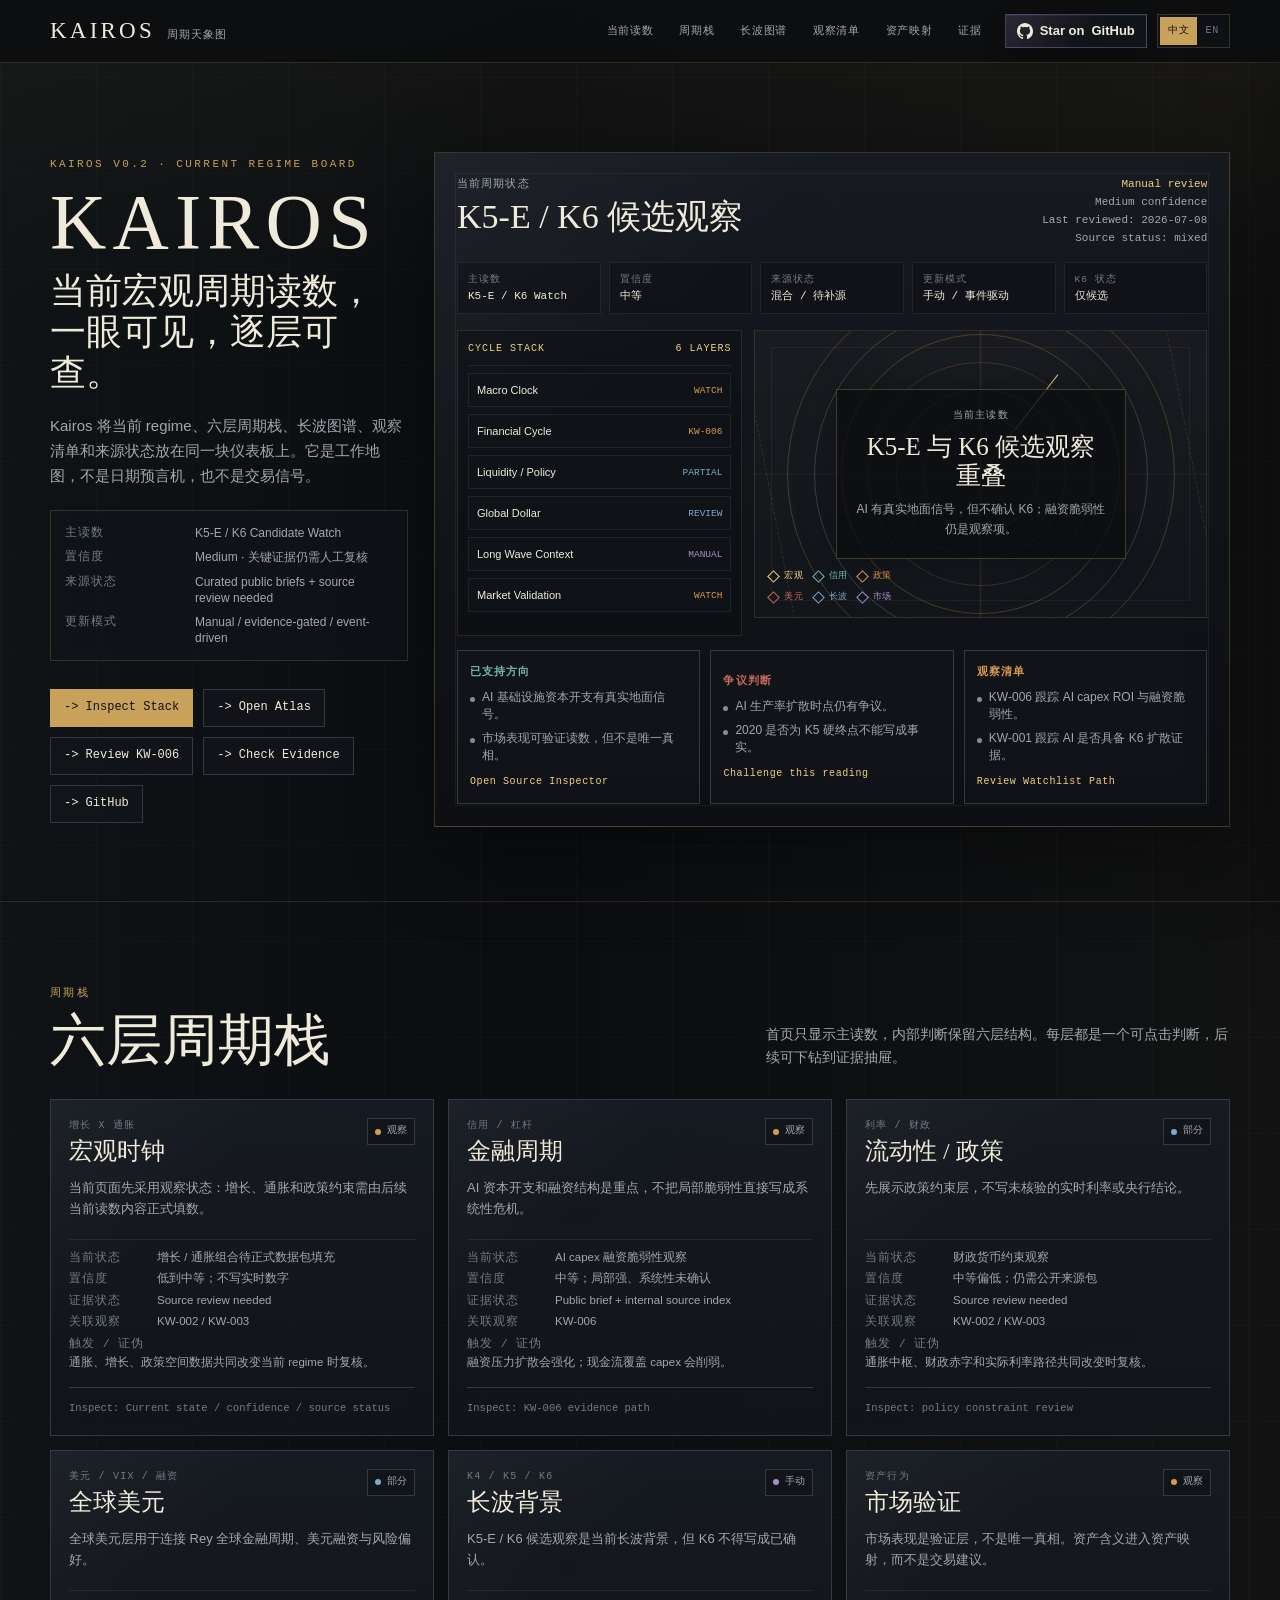
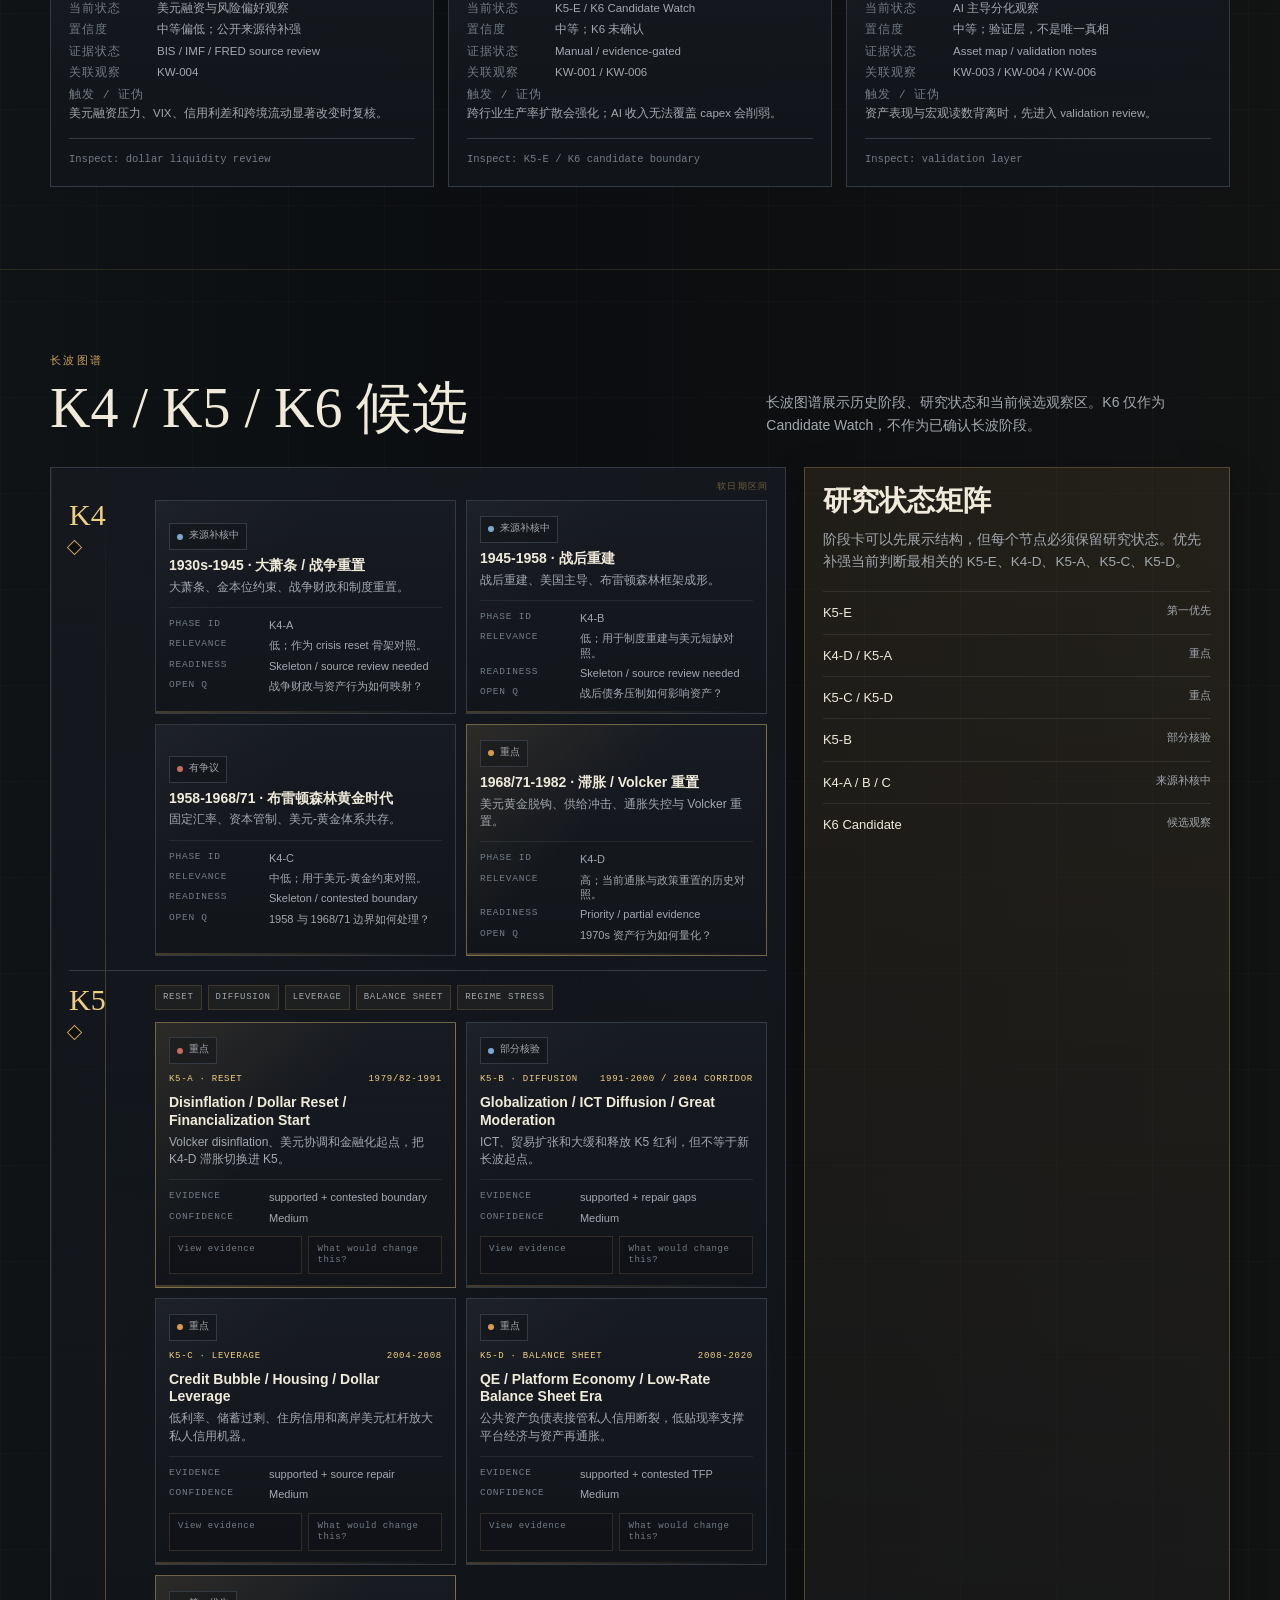
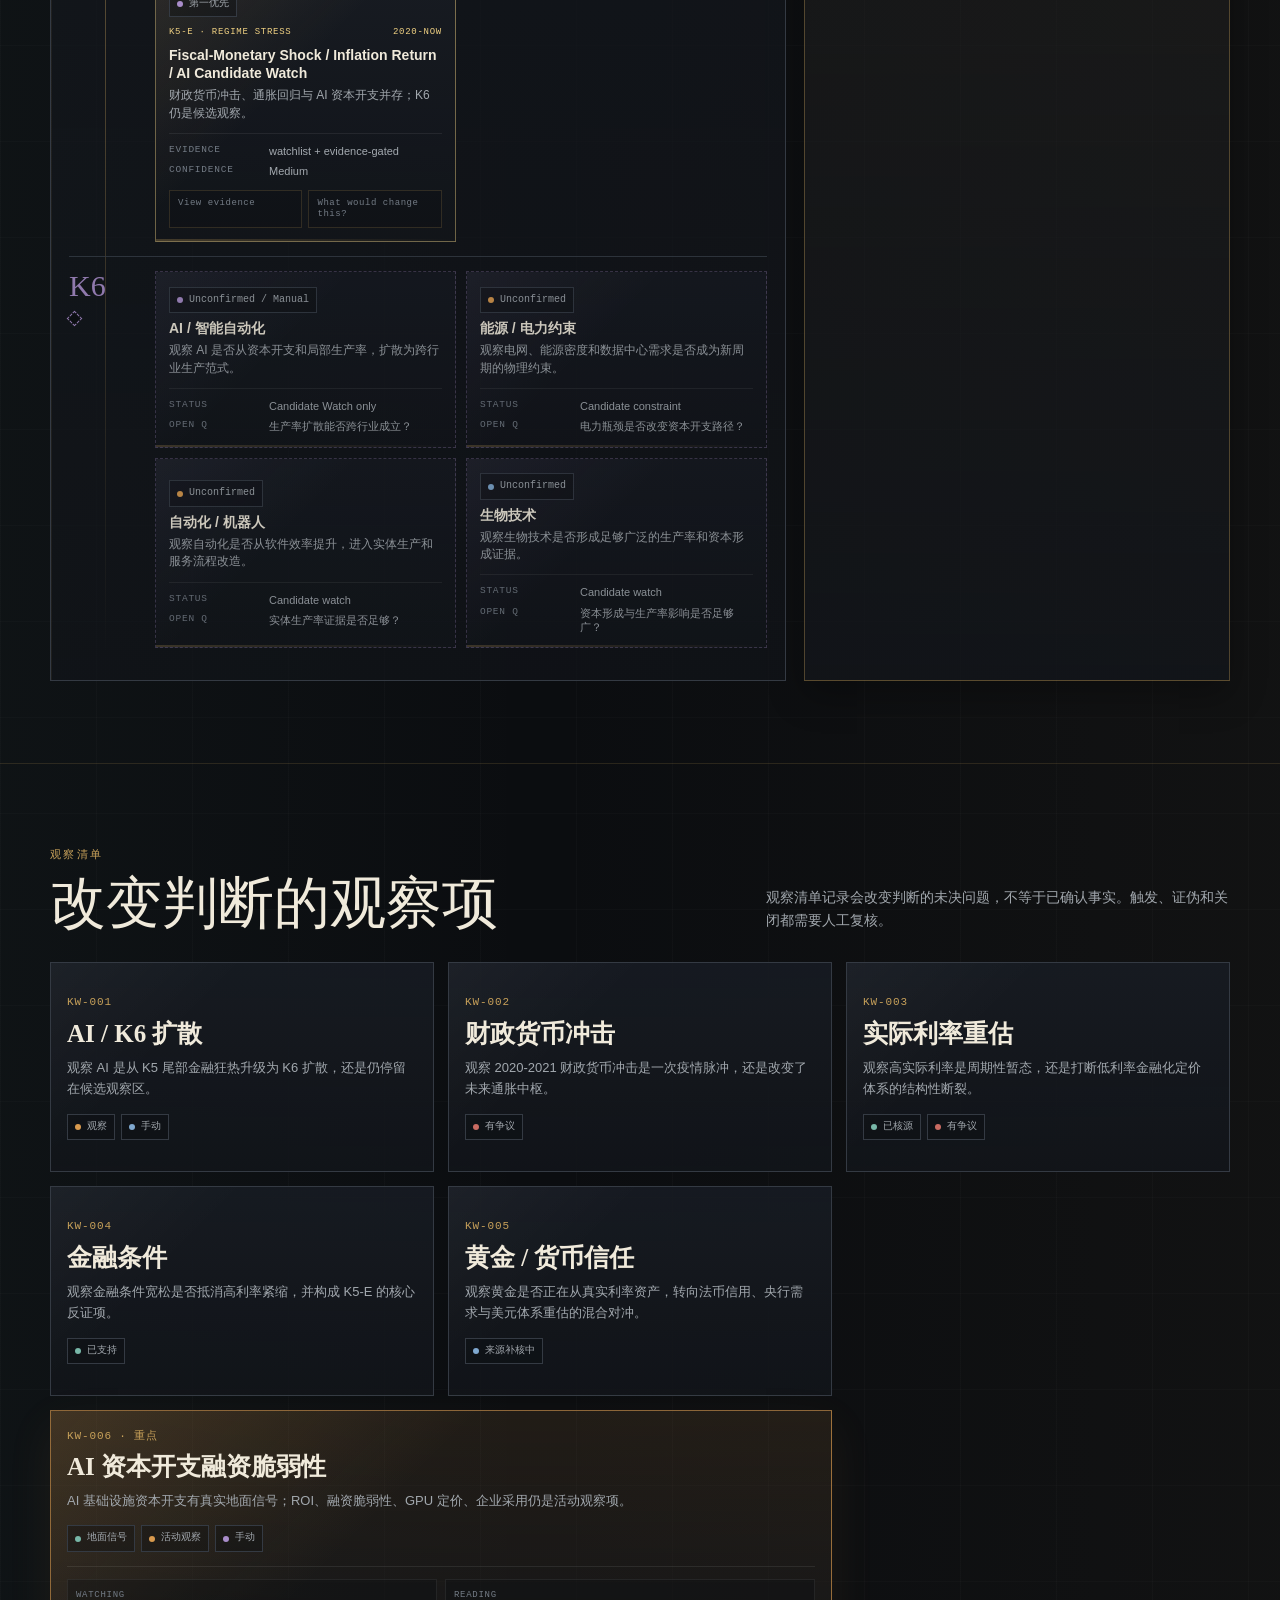
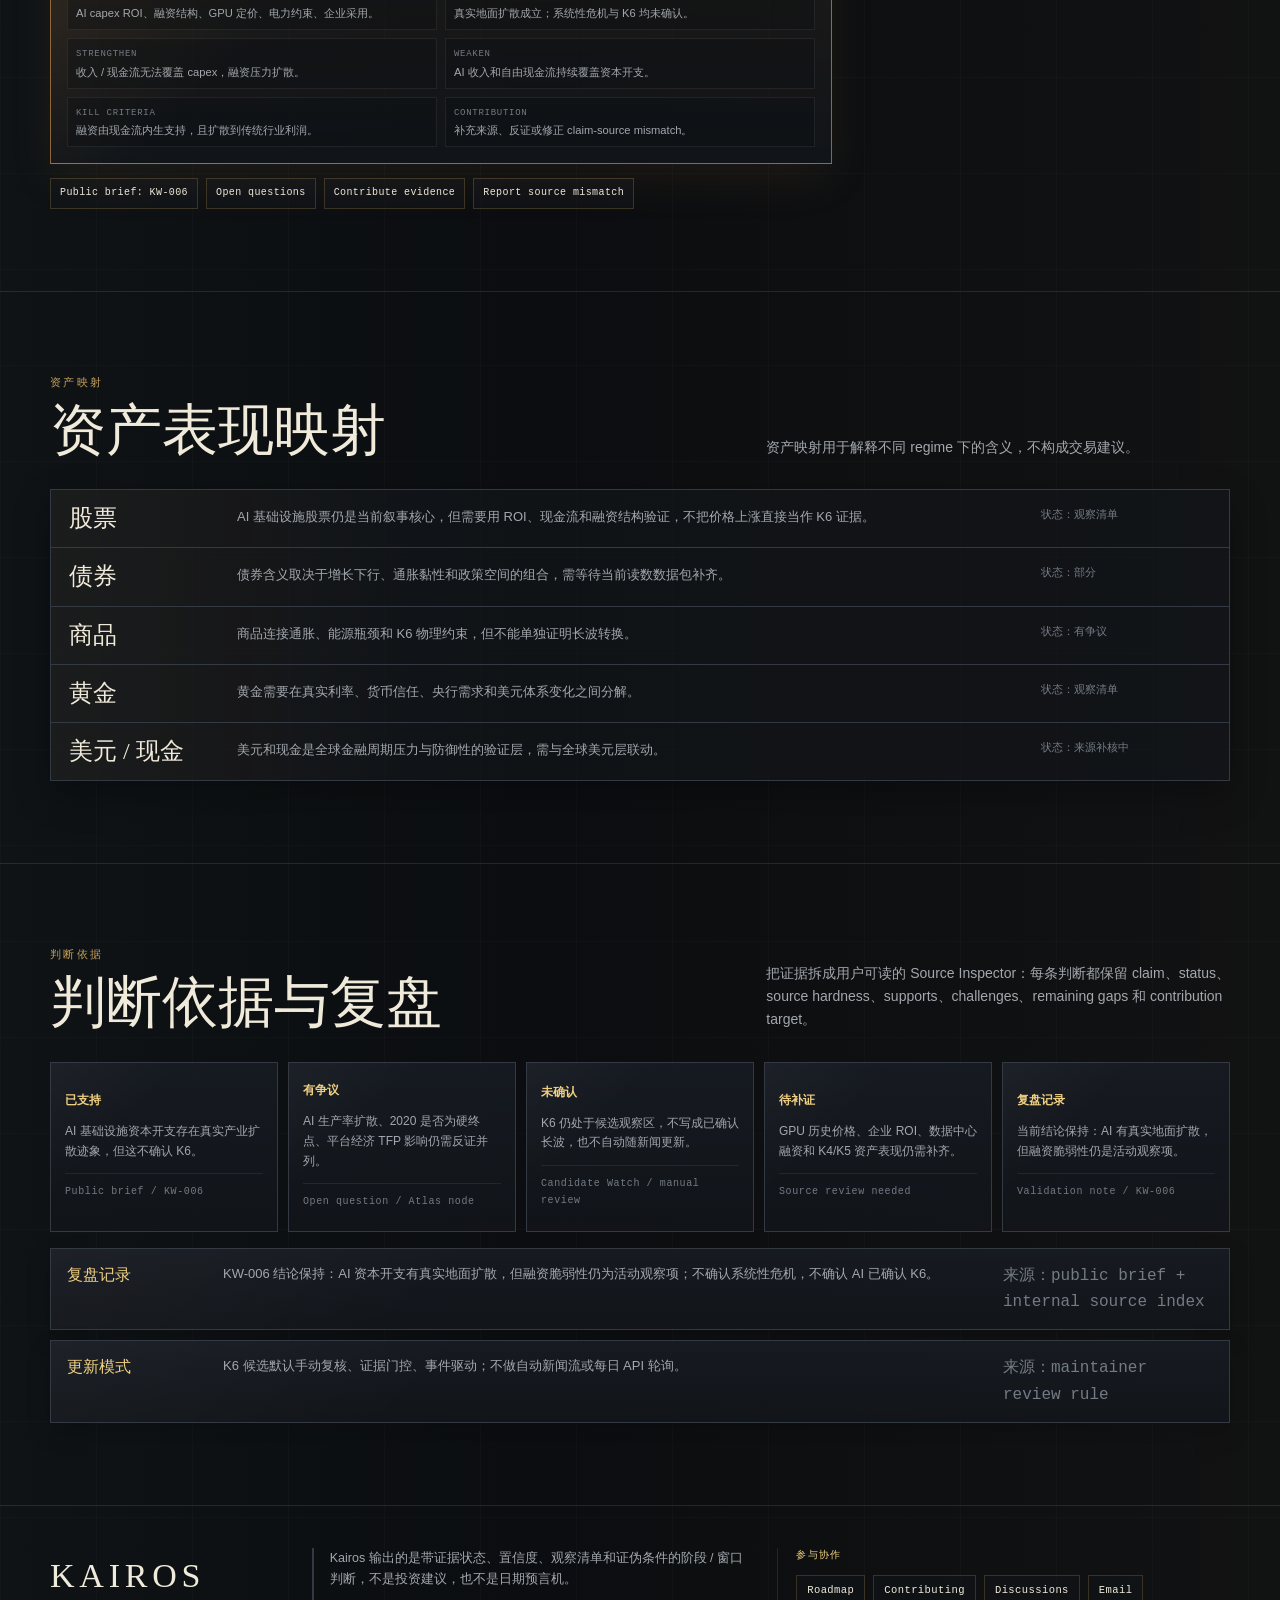
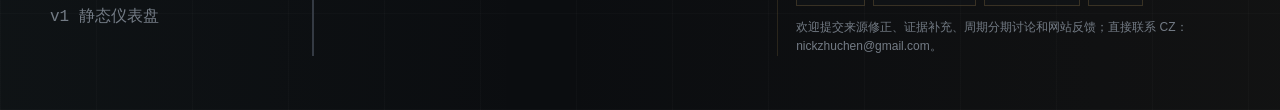
==== index.html @ 988e7180 "feat: deepen K5 node cards for v0.3" ====
<!DOCTYPE html>
<html lang="zh-CN">
<head>
<meta charset="UTF-8">
<meta name="viewport" content="width=device-width, initial-scale=1.0">
<title>Kairos · 周期天象图 | Macro Cycle Observatory</title>
<meta name="description" content="Kairos · 周期天象图：面向宏观 regime、长波图谱、K6 Candidate Watch 与证据门控研究的 Macro Cycle Observatory。">
<meta name="application-name" content="Kairos">
<meta name="apple-mobile-web-app-title" content="Kairos">
<meta name="theme-color" content="#0b0d10">
<meta name="color-scheme" content="dark">
<meta name="robots" content="index, follow">
<link rel="canonical" href="https://kairos-atlas.com/">
<link rel="alternate" hreflang="zh-CN" href="https://kairos-atlas.com/">
<link rel="alternate" hreflang="en" href="https://kairos-atlas.com/?lang=en">
<link rel="alternate" hreflang="x-default" href="https://kairos-atlas.com/">
<meta property="og:title" content="Kairos · 周期天象图 | Macro Cycle Observatory">
<meta property="og:description" content="Macro Cycle Observatory for regime readings, Long Wave Atlas, Watchlist, and evidence-gated validation.">
<meta property="og:type" content="website">
<meta property="og:url" content="https://kairos-atlas.com/">
<meta property="og:site_name" content="Kairos">
<meta property="og:locale" content="zh_CN">
<meta property="og:locale:alternate" content="en_US">
<meta property="og:image" content="https://kairos-atlas.com/assets/social/kairos-github-preview.png">
<meta property="og:image:secure_url" content="https://kairos-atlas.com/assets/social/kairos-github-preview.png">
<meta property="og:image:type" content="image/png">
<meta property="og:image:width" content="1280">
<meta property="og:image:height" content="640">
<meta property="og:image:alt" content="Kairos Macro Cycle Observatory dashboard preview">
<meta name="twitter:card" content="summary_large_image">
<meta name="twitter:url" content="https://kairos-atlas.com/">
<meta name="twitter:title" content="Kairos · Macro Cycle Observatory">
<meta name="twitter:description" content="A macro-cycle observatory where every regime read is clickable, reviewable, and falsifiable.">
<meta name="twitter:image" content="https://kairos-atlas.com/assets/social/kairos-github-preview.png">
<meta name="twitter:image:alt" content="Kairos Macro Cycle Observatory dashboard preview">
<script type="application/ld+json">
{
  "@context": "https://schema.org",
  "@graph": [
    {
      "@type": "WebSite",
      "@id": "https://kairos-atlas.com/#website",
      "url": "https://kairos-atlas.com/",
      "name": "Kairos · 周期天象图",
      "alternateName": [
        "Kairos Atlas",
        "Macro Cycle Observatory"
      ],
      "description": "A public macro-cycle observatory for regime readings, the Long Wave Atlas, K6 Candidate Watch, and evidence-gated validation.",
      "inLanguage": [
        "zh-CN",
        "en"
      ]
    },
    {
      "@type": "CreativeWork",
      "@id": "https://kairos-atlas.com/#observatory",
      "url": "https://kairos-atlas.com/",
      "name": "Kairos · 周期天象图",
      "alternateName": "Macro Cycle Observatory",
      "description": "Kairos organizes macro-cycle judgment into a public, clickable, reviewable, and falsifiable observatory. It is a working map, not a date oracle, trading signal system, or investment advice product.",
      "isAccessibleForFree": true,
      "license": "https://kairos-atlas.com/CONTENT_LICENSE.md",
      "image": "https://kairos-atlas.com/assets/social/kairos-github-preview.png",
      "about": [
        "macroeconomic cycles",
        "regime readings",
        "Long Wave Atlas",
        "K6 Candidate Watch",
        "evidence-gated validation"
      ],
      "keywords": "macro cycles, macro regime, Long Wave Atlas, K6 Candidate Watch, evidence-gated research, Kairos Atlas"
    }
  ]
}
</script>
<link rel="icon" href="/favicon.svg" type="image/svg+xml" sizes="any">
<style>
  :root{
    --night:#0b0d10;
    --panel:#12151a;
    --panel-2:#171b22;
    --panel-3:#20242c;
    --ink:#f0eadb;
    --muted:#a2a8ae;
    --quiet:#737b85;
    --line:#343a43;
    --brass:#c8a15a;
    --brass-2:#efd082;
    --green:#78b7a8;
    --amber:#d99a4e;
    --red:#c96b62;
    --blue:#7fa8cf;
    --violet:#a98dca;
    --shadow:0 24px 80px rgba(0,0,0,.38);
    --shadow-tight:0 14px 34px rgba(0,0,0,.28);
    --line-soft:rgba(255,255,255,.075);
    --glass:rgba(18,21,26,.72);
    --font-body:"PingFang SC","Microsoft YaHei","Noto Sans SC",-apple-system,BlinkMacSystemFont,"Segoe UI",sans-serif;
    --font-mono:"SFMono-Regular","IBM Plex Mono",Consolas,monospace;
    --font-display:"Songti SC","STSong","Noto Serif SC",Georgia,serif;
  }

  *{box-sizing:border-box}
  html{scroll-behavior:smooth}
  body{
    margin:0;
    background:
      linear-gradient(180deg, rgba(200,161,90,.055), transparent 310px),
      linear-gradient(90deg, rgba(120,183,168,.035), transparent 42%, rgba(200,161,90,.035)),
      repeating-linear-gradient(90deg, rgba(255,255,255,.018) 0 1px, transparent 1px 96px),
      repeating-linear-gradient(0deg, rgba(255,255,255,.014) 0 1px, transparent 1px 96px),
      var(--night);
    color:var(--ink);
    font-family:var(--font-body);
    line-height:1.65;
    -webkit-font-smoothing:antialiased;
  }
  body.drawer-open{overflow:hidden}

  a{color:inherit;text-decoration:none}
  button{font:inherit;color:inherit}
  .wrap{width:min(1180px, calc(100% - 44px));margin:0 auto}
  .mono{font-family:var(--font-mono)}
  .muted{color:var(--muted)}
  .quiet{color:var(--quiet)}
  .brass{color:var(--brass-2)}
  .green{color:var(--green)}
  .amber{color:var(--amber)}
  .red{color:var(--red)}

  .topbar{
    position:sticky;
    top:0;
    z-index:20;
    background:rgba(11,13,16,.86);
    border-bottom:1px solid rgba(200,161,90,.2);
    backdrop-filter:blur(18px);
  }
  .topbar-inner{
    min-height:62px;
    display:flex;
    align-items:center;
    justify-content:space-between;
    gap:22px;
  }
  .top-actions{
    display:flex;
    align-items:center;
    gap:12px;
    min-width:0;
  }
  .brand{
    display:flex;
    align-items:baseline;
    gap:12px;
    min-width:0;
  }
  .brand-name{
    font-family:var(--font-display);
    letter-spacing:.14em;
    text-transform:uppercase;
    font-size:23px;
  }
  .brand-sub{
    font-family:var(--font-mono);
    color:var(--muted);
    font-size:11px;
    letter-spacing:.1em;
    white-space:nowrap;
  }
  html[lang="en"] .brand-sub{
    font-size:10.5px;
    letter-spacing:.075em;
  }
  nav{
    display:flex;
    align-items:center;
    gap:4px;
    overflow-x:auto;
    scrollbar-width:none;
  }
  nav::-webkit-scrollbar{display:none}
  .nav-link{
    color:var(--muted);
    font-family:var(--font-mono);
    font-size:11px;
    letter-spacing:.06em;
    padding:9px 10px;
    border:1px solid transparent;
    white-space:nowrap;
  }
  .nav-link:hover{
    color:var(--ink);
    border-color:rgba(200,161,90,.32);
    background:rgba(200,161,90,.08);
  }
  .utility-actions{
    display:flex;
    align-items:center;
    gap:10px;
    flex:0 0 auto;
  }
  .github-link{
    display:inline-flex;
    align-items:center;
    justify-content:center;
    gap:7px;
    min-height:34px;
    padding:7px 11px;
    border:1px solid rgba(169,141,202,.34);
    background:
      linear-gradient(135deg, rgba(169,141,202,.18), rgba(18,21,26,.76) 58%),
      rgba(18,21,26,.72);
    color:var(--ink);
    box-shadow:0 10px 24px rgba(0,0,0,.22), inset 0 1px 0 rgba(255,255,255,.05);
    font-family:var(--font-body);
    font-size:13px;
    font-weight:650;
    line-height:1;
    white-space:nowrap;
    transition:border-color .18s ease, background .18s ease, transform .18s ease, box-shadow .18s ease;
  }
  .github-link:hover{
    border-color:rgba(239,208,130,.56);
    background:
      linear-gradient(135deg, rgba(169,141,202,.26), rgba(200,161,90,.08) 58%),
      rgba(18,21,26,.82);
    transform:translateY(-1px);
    box-shadow:0 14px 30px rgba(0,0,0,.28),0 0 22px rgba(169,141,202,.08),inset 0 1px 0 rgba(255,255,255,.07);
  }
  .github-icon{
    width:16px;
    height:16px;
    flex:0 0 auto;
    display:block;
  }
  .lang-toggle{
    display:flex;
    align-items:center;
    border:1px solid rgba(200,161,90,.24);
    background:rgba(18,21,26,.7);
    padding:2px;
    flex:0 0 auto;
  }
  .lang-btn{
    border:0;
    background:transparent;
    color:var(--quiet);
    cursor:pointer;
    font-family:var(--font-mono);
    font-size:10px;
    letter-spacing:.08em;
    padding:6px 8px;
  }
  .lang-btn.active{
    color:#101113;
    background:var(--brass);
  }
  .nav-link:focus-visible,.github-link:focus-visible,.footer-link:focus-visible,.btn:focus-visible,.js-open:focus-visible,.close:focus-visible{
    outline:1px solid var(--brass-2);
    outline-offset:3px;
  }
  .lang-btn:focus-visible{
    outline:1px solid var(--brass-2);
    outline-offset:2px;
  }

  .hero{
    min-height:calc(100vh - 62px);
    display:grid;
    grid-template-columns:minmax(300px, .62fr) minmax(560px, 1.38fr);
    gap:26px;
    align-items:center;
    padding:58px 0 44px;
  }
  .hero-intro{
    min-width:0;
    align-self:stretch;
    display:flex;
    flex-direction:column;
    justify-content:center;
  }
  .eyebrow{
    font-family:var(--font-mono);
    font-size:11px;
    color:var(--brass);
    letter-spacing:.22em;
    text-transform:uppercase;
  }
  h1,h2,h3,p{margin:0}
  h1{
    margin:14px 0 14px;
    font-family:var(--font-display);
    font-size:clamp(48px,6.2vw,78px);
    font-weight:500;
    line-height:.9;
    letter-spacing:.08em;
  }
  .hero-title{
    max-width:680px;
    font-family:var(--font-display);
    font-size:clamp(24px,3.2vw,36px);
    line-height:1.14;
    font-weight:500;
    margin-bottom:20px;
  }
  .hero-copy{
    color:var(--muted);
    max-width:660px;
    font-size:15px;
  }
  html[lang="en"] .hero-title{
    max-width:640px;
    font-size:clamp(25px,3vw,34px);
    line-height:1.12;
  }
  html[lang="en"] .hero-copy{max-width:620px}
  .hero-actions{
    display:flex;
    flex-wrap:wrap;
    gap:10px;
    margin-top:28px;
  }
  .reading-summary{
    display:grid;
    gap:8px;
    margin-top:22px;
    padding:14px;
    border:1px solid rgba(200,161,90,.22);
    background:rgba(18,21,26,.55);
  }
  .reading-summary-row{
    display:grid;
    grid-template-columns:118px 1fr;
    gap:12px;
    font-size:12px;
    line-height:1.35;
  }
  .reading-summary-row span:first-child{
    color:var(--quiet);
    font-family:var(--font-mono);
    letter-spacing:.08em;
    text-transform:uppercase;
  }
  .reading-summary-row span:last-child{color:var(--muted)}
  .btn{
    display:inline-flex;
    align-items:center;
    gap:8px;
    min-height:38px;
    padding:8px 13px;
    border:1px solid var(--line);
    background:rgba(18,21,26,.8);
    color:var(--ink);
    cursor:pointer;
    font-family:var(--font-mono);
    font-size:12px;
    transition:border-color .18s ease, background .18s ease, transform .18s ease, box-shadow .18s ease;
  }
  .btn:hover{border-color:var(--brass);background:rgba(200,161,90,.1);transform:translateY(-1px)}
  .btn.primary{background:var(--brass);border-color:var(--brass);color:#101113}
  .btn.primary:hover{background:var(--brass-2);box-shadow:0 10px 28px rgba(200,161,90,.18)}

  .dashboard{
    background:
      linear-gradient(135deg, rgba(255,255,255,.04), transparent 28%),
      linear-gradient(180deg, rgba(23,27,34,.96), rgba(13,15,19,.96));
    border:1px solid rgba(200,161,90,.26);
    box-shadow:var(--shadow);
    padding:22px;
    position:relative;
    overflow:hidden;
    animation:instrumentBoot .68s cubic-bezier(.2,.7,.25,1) both;
  }
  .hero,.dashboard,.orbital,.instrument-strip,.triad{min-width:0}
  .dashboard::before{
    content:"";
    position:absolute;
    inset:20px;
    border:1px solid rgba(200,161,90,.08);
    pointer-events:none;
  }
  .dashboard::after{
    content:"";
    position:absolute;
    inset:0;
    background:
      linear-gradient(90deg, transparent 49.8%, rgba(200,161,90,.08) 50%, transparent 50.2%),
      linear-gradient(0deg, transparent 49.8%, rgba(200,161,90,.055) 50%, transparent 50.2%);
    opacity:.26;
    pointer-events:none;
  }
  .scanline{
    position:absolute;
    inset:0;
    z-index:2;
    pointer-events:none;
    overflow:hidden;
    mix-blend-mode:screen;
  }
  .scanline::before{
    content:"";
    position:absolute;
    left:-18%;
    right:-18%;
    top:-30%;
    height:34%;
    background:
      linear-gradient(180deg, transparent, rgba(239,208,130,.06), rgba(127,168,207,.035), transparent);
    transform:translateY(-120%) rotate(-4deg);
    animation:scanSweep 9.5s ease-in-out 1.1s infinite;
  }
  .dash-head{
    position:relative;
    z-index:1;
    display:flex;
    justify-content:space-between;
    gap:18px;
    margin-bottom:22px;
    animation:calibrateIn .5s ease .1s both;
  }
  .regime-label{
    font-family:var(--font-mono);
    font-size:11px;
    color:var(--muted);
    letter-spacing:.1em;
    text-transform:uppercase;
  }
  .regime-title{
    margin-top:6px;
    font-family:var(--font-display);
    font-size:34px;
    line-height:1.08;
  }
  html[lang="en"] .regime-title{font-size:32px}
  .instrument-strip{
    position:relative;
    z-index:1;
    display:grid;
    grid-template-columns:repeat(5,1fr);
    gap:8px;
    margin:-8px 0 16px;
    animation:calibrateIn .5s ease .18s both;
  }
  .instrument-cell{
    min-height:52px;
    padding:9px 10px;
    border:1px solid rgba(255,255,255,.075);
    background:rgba(11,13,16,.38);
  }
  .instrument-cell span{
    display:block;
    color:var(--quiet);
    font-family:var(--font-mono);
    font-size:9.5px;
    letter-spacing:.1em;
    text-transform:uppercase;
  }
  .instrument-cell b{
    display:block;
    margin-top:3px;
    color:var(--ink);
    font-family:var(--font-mono);
    font-size:11px;
    font-weight:500;
    line-height:1.25;
  }
  .orbit-legend{
    position:absolute;
    left:14px;
    bottom:12px;
    z-index:1;
    display:grid;
    grid-template-columns:repeat(3, auto);
    gap:6px 10px;
    max-width:92%;
  }
  .orbit-key{
    display:inline-flex;
    align-items:center;
    gap:6px;
    color:var(--quiet);
    font-family:var(--font-mono);
    font-size:9px;
    letter-spacing:.06em;
    text-transform:uppercase;
    white-space:nowrap;
  }
  .orbit-key::before{
    content:"";
    width:7px;
    height:7px;
    border:1px solid currentColor;
    transform:rotate(45deg);
  }
  .orbit-key:nth-child(1){color:var(--brass-2)}
  .orbit-key:nth-child(2){color:var(--green)}
  .orbit-key:nth-child(3){color:var(--amber)}
  .orbit-key:nth-child(4){color:var(--red)}
  .orbit-key:nth-child(5){color:var(--blue)}
  .orbit-key:nth-child(6){color:var(--violet)}
  .status-block{
    text-align:right;
    font-family:var(--font-mono);
    font-size:11px;
    color:var(--muted);
    min-width:150px;
  }
  .status-block b{color:var(--brass-2);font-weight:500}
  .orbital{
    position:relative;
    min-height:288px;
    display:grid;
    place-items:center;
    border:1px solid rgba(200,161,90,.16);
    background:
      linear-gradient(90deg, transparent 49.7%, rgba(200,161,90,.12) 50%, transparent 50.3%),
      linear-gradient(0deg, transparent 49.7%, rgba(200,161,90,.09) 50%, transparent 50.3%),
      linear-gradient(180deg, rgba(255,255,255,.026), transparent),
      var(--panel);
    margin-bottom:18px;
    overflow:hidden;
    animation:calibrateIn .55s ease .28s both;
  }
  .board-grid{
    position:relative;
    z-index:1;
    display:grid;
    grid-template-columns:minmax(230px, .58fr) minmax(280px, .92fr);
    gap:12px;
    margin-bottom:14px;
    animation:calibrateIn .55s ease .28s both;
  }
  .compact-stack{
    border:1px solid rgba(200,161,90,.16);
    background:rgba(11,13,16,.36);
    padding:10px;
    display:grid;
    gap:7px;
    align-content:start;
  }
  .compact-stack-title{
    display:flex;
    justify-content:space-between;
    gap:12px;
    align-items:center;
    padding-bottom:8px;
    border-bottom:1px solid rgba(255,255,255,.07);
    font-family:var(--font-mono);
    font-size:10px;
    color:var(--brass-2);
    letter-spacing:.1em;
    text-transform:uppercase;
  }
  .compact-layer{
    display:grid;
    grid-template-columns:minmax(0, 1fr) auto;
    gap:8px;
    align-items:center;
    min-height:34px;
    padding:7px 8px;
    border:1px solid rgba(255,255,255,.065);
    background:rgba(18,21,26,.6);
    color:var(--muted);
    font-size:11px;
    line-height:1.2;
  }
  .compact-layer b{
    color:var(--ink);
    font-weight:520;
  }
  .compact-layer span:last-child{
    font-family:var(--font-mono);
    color:var(--quiet);
    font-size:9.5px;
    text-transform:uppercase;
    white-space:nowrap;
  }
  .compact-layer.watch span:last-child{color:var(--amber)}
  .compact-layer.partial span:last-child{color:var(--blue)}
  .compact-layer.manual span:last-child{color:var(--violet)}
  .orbital::before{
    content:"";
    position:absolute;
    inset:16px;
    border:1px solid rgba(200,161,90,.08);
    pointer-events:none;
  }
  .orbital::after{
    content:"";
    position:absolute;
    width:min(93%, 430px);
    aspect-ratio:1;
    border:1px dashed rgba(200,161,90,.16);
    transform:rotate(-11deg);
    pointer-events:none;
    animation:outerDrift 36s linear infinite;
  }
  .rings{
    position:absolute;
    width:min(86%, 390px);
    aspect-ratio:1;
    animation:ringDrift 52s linear infinite;
  }
  .rings span{
    position:absolute;
    inset:calc(var(--i) * 7%);
    border:1px solid rgba(200,161,90,.26);
    border-radius:50%;
    box-shadow:inset 0 0 18px rgba(200,161,90,.018);
    animation:ringPulse 7.5s ease-in-out infinite;
    animation-delay:calc(var(--i) * -.7s);
  }
  .rings span:nth-child(2){border-color:rgba(120,183,168,.28)}
  .rings span:nth-child(3){border-color:rgba(217,154,78,.28)}
  .rings span:nth-child(4){border-color:rgba(201,107,98,.24)}
  .rings span:nth-child(5){border-color:rgba(127,168,207,.24)}
  .rings span:nth-child(6){border-color:rgba(169,141,202,.22)}
  .needle{
    position:absolute;
    width:1px;
    height:44%;
    top:6%;
    background:linear-gradient(var(--brass-2), transparent);
    transform-origin:bottom;
    transform:rotate(38deg);
    animation:needleDrift 11s ease-in-out infinite;
  }
  .center-reading{
    position:relative;
    z-index:1;
    width:min(72%, 290px);
    text-align:center;
    padding:18px;
    background:rgba(11,13,16,.78);
    border:1px solid rgba(200,161,90,.3);
    box-shadow:0 0 34px rgba(0,0,0,.32);
    animation:readingPulse 7.5s ease-in-out infinite;
  }
  .center-reading .small{
    font-family:var(--font-mono);
    color:var(--muted);
    font-size:10px;
    letter-spacing:.12em;
    text-transform:uppercase;
  }
  .center-reading .big{
    margin-top:8px;
    font-family:var(--font-display);
    font-size:25px;
    line-height:1.16;
  }
  html[lang="en"] .center-reading .big{font-size:24px}
  .center-reading .note{
    margin-top:10px;
    color:var(--muted);
    font-size:12px;
  }
  .triad{
    position:relative;
    z-index:1;
    display:grid;
    grid-template-columns:repeat(3,1fr);
    gap:10px;
    animation:calibrateIn .5s ease .38s both;
  }
  .triad-card{
    position:relative;
    overflow:hidden;
    border:1px solid var(--line);
    background:rgba(18,21,26,.74);
    padding:12px;
    min-height:118px;
    cursor:pointer;
    transition:border-color .18s ease, background .18s ease, transform .18s ease, box-shadow .18s ease;
  }
  .triad-card::before,.stack-card::before,.atlas-card::before,.watch-card::before,.evidence-card::before{
    content:"";
    position:absolute;
    inset:0;
    border:1px solid transparent;
    background:
      linear-gradient(90deg, rgba(239,208,130,.2), transparent 26%, transparent 74%, rgba(239,208,130,.12)) left bottom / 0 1px no-repeat;
    opacity:0;
    pointer-events:none;
    transition:opacity .18s ease, background-size .26s ease, border-color .18s ease;
  }
  .triad-card:hover{
    border-color:rgba(200,161,90,.55);
    background:rgba(23,27,34,.92);
    transform:translateY(-1px);
    box-shadow:0 12px 26px rgba(0,0,0,.18);
  }
  .triad-card:hover::before,.stack-card:hover::before,.atlas-card:hover::before,.watch-card:hover::before,.evidence-card:hover::before{
    opacity:1;
    border-color:rgba(239,208,130,.16);
    background-size:100% 1px;
  }
  .triad-card h3{
    font-family:var(--font-mono);
    font-size:11px;
    letter-spacing:.1em;
    text-transform:uppercase;
    margin-bottom:8px;
  }
  .triad-card p{
    font-size:12.5px;
    color:var(--muted);
    line-height:1.52;
  }
  .bucket-list{
    margin:0;
    padding:0;
    list-style:none;
    display:grid;
    gap:7px;
  }
  .bucket-list li{
    color:var(--muted);
    font-size:12px;
    line-height:1.42;
    padding-left:12px;
    position:relative;
  }
  .bucket-list li::before{
    content:"";
    position:absolute;
    left:0;
    top:.68em;
    width:5px;
    height:5px;
    border-radius:50%;
    background:currentColor;
    opacity:.82;
  }
  .bucket-link{
    margin-top:10px;
    color:var(--brass-2);
    font-family:var(--font-mono);
    font-size:10px;
    letter-spacing:.06em;
  }

  section{
    border-top:1px solid rgba(200,161,90,.16);
    padding:82px 0;
  }
  .section-head{
    display:grid;
    grid-template-columns:minmax(0,.8fr) minmax(280px,.55fr);
    gap:42px;
    align-items:end;
    margin-bottom:30px;
  }
  h2{
    margin-top:9px;
    font-family:var(--font-display);
    font-size:clamp(34px,5vw,56px);
    line-height:1.04;
    font-weight:500;
  }
  .section-note{
    color:var(--muted);
    font-size:14px;
  }

  .stack-grid{
    display:grid;
    grid-template-columns:repeat(3,1fr);
    gap:14px;
  }
  .stack-card,.atlas-card,.watch-card,.asset-row,.evidence-card,.validation-row{
    border:1px solid var(--line);
    background:
      linear-gradient(135deg, rgba(255,255,255,.032), transparent 34%),
      linear-gradient(180deg, rgba(23,27,34,.94), rgba(18,21,26,.86));
  }
  .stack-card,.atlas-card,.watch-card,.triad-card,.evidence-card{
    color:var(--ink);
    text-align:left;
    position:relative;
    overflow:hidden;
  }
  .stack-card{
    padding:18px;
    min-height:224px;
    cursor:pointer;
    transition:border-color .18s ease, transform .18s ease, box-shadow .18s ease, background .18s ease;
  }
  .stack-card:hover,.atlas-card:hover,.watch-card:hover,.evidence-card:hover{
    border-color:rgba(200,161,90,.7);
    transform:translateY(-2px);
    box-shadow:var(--shadow-tight);
  }
  .card-top{
    display:flex;
    justify-content:space-between;
    gap:12px;
    align-items:flex-start;
    margin-bottom:12px;
  }
  .card-kicker{
    font-family:var(--font-mono);
    font-size:10px;
    color:var(--quiet);
    letter-spacing:.12em;
    text-transform:uppercase;
  }
  .card-title{
    margin-top:4px;
    font-family:var(--font-display);
    font-size:24px;
    line-height:1.08;
    color:var(--ink);
  }
  .badge{
    display:inline-flex;
    align-items:center;
    gap:6px;
    border:1px solid var(--line);
    padding:4px 7px;
    font-family:var(--font-mono);
    font-size:10px;
    color:var(--muted);
    white-space:nowrap;
    background:rgba(11,13,16,.34);
  }
  .badge::before{
    content:"";
    width:6px;
    height:6px;
    border-radius:50%;
    background:var(--quiet);
  }
  .badge.supported::before{background:var(--green)}
  .badge.watch::before{background:var(--amber)}
  .badge.contested::before{background:var(--red)}
  .badge.partial::before{background:var(--blue)}
  .badge.manual::before{background:var(--violet)}
  .card-text{
    color:var(--muted);
    font-size:13px;
    min-height:48px;
  }
  .status-lines{
    display:grid;
    gap:6px;
    margin-top:14px;
    padding:10px 0 0;
    border-top:1px solid rgba(255,255,255,.07);
  }
  .status-line{
    display:grid;
    grid-template-columns:78px 1fr;
    gap:10px;
    font-size:11.5px;
    line-height:1.35;
  }
  .status-line span:first-child{
    color:var(--quiet);
    font-family:var(--font-mono);
    text-transform:uppercase;
    letter-spacing:.08em;
  }
  .status-line span:last-child{color:var(--muted)}
  .status-line.wide{
    grid-template-columns:1fr;
    gap:4px;
  }
  .card-foot{
    margin-top:16px;
    padding-top:12px;
    border-top:1px solid var(--line);
    color:var(--quiet);
    font-family:var(--font-mono);
    font-size:10.5px;
  }
  .phase-meta{
    display:grid;
    gap:6px;
    margin-top:11px;
    padding-top:10px;
    border-top:1px solid rgba(255,255,255,.07);
  }
  .phase-meta div{
    display:grid;
    grid-template-columns:92px 1fr;
    gap:8px;
    color:var(--muted);
    font-size:11px;
    line-height:1.3;
  }
  .phase-meta span:first-child{
    color:var(--quiet);
    font-family:var(--font-mono);
    font-size:9.5px;
    letter-spacing:.08em;
    text-transform:uppercase;
  }
  .atlas-card.priority{
    border-color:rgba(239,208,130,.42);
    background:
      linear-gradient(135deg, rgba(200,161,90,.12), transparent 42%),
      linear-gradient(180deg, rgba(23,27,34,.96), rgba(18,21,26,.88));
  }
  .wave-row.candidate-zone{
    opacity:.84;
  }
  .wave-row.candidate-zone .wave-label{
    color:var(--violet);
  }
  .wave-row.candidate-zone .wave-label::after{
    border-style:dashed;
    border-color:var(--violet);
  }

  .split{
    display:grid;
    grid-template-columns:minmax(0,.95fr) minmax(340px,.55fr);
    gap:18px;
  }
  .atlas-board{
    border:1px solid var(--line);
    background:
      linear-gradient(90deg, rgba(200,161,90,.08) 0 1px, transparent 1px),
      linear-gradient(180deg, rgba(23,27,34,.78), rgba(18,21,26,.62));
    background-size:100% 100%, 100% 100%;
    padding:18px;
    position:relative;
    overflow:hidden;
  }
  .atlas-board::before{
    content:"";
    position:absolute;
    left:54px;
    top:26px;
    bottom:26px;
    width:1px;
    background:linear-gradient(transparent, rgba(200,161,90,.5), transparent);
    pointer-events:none;
  }
  .atlas-board::after{
    content:"软日期区间";
    position:absolute;
    right:16px;
    top:12px;
    color:rgba(200,161,90,.52);
    font-family:var(--font-mono);
    font-size:9px;
    letter-spacing:.16em;
  }
  html[lang="en"] .atlas-board::after{content:"SOFT DATE RANGE"}
  .wave-row{
    display:grid;
    grid-template-columns:72px 1fr;
    gap:14px;
    padding:14px 0;
    border-top:1px solid var(--line);
    position:relative;
  }
  .wave-row:first-child{border-top:0}
  .wave-label{
    font-family:var(--font-display);
    font-size:30px;
    color:var(--brass-2);
    line-height:1;
    position:relative;
    z-index:1;
  }
  .wave-label::after{
    content:"";
    display:block;
    width:9px;
    height:9px;
    margin-top:12px;
    border:1px solid var(--brass);
    background:var(--night);
    transform:rotate(45deg);
  }
  .phase-grid{
    display:grid;
    grid-template-columns:repeat(2,1fr);
    gap:10px;
  }
  .atlas-card{
    padding:13px;
    cursor:pointer;
    position:relative;
    overflow:hidden;
    transition:border-color .18s ease, transform .18s ease, box-shadow .18s ease;
  }
  .atlas-card::after{
    content:"";
    position:absolute;
    left:0;
    right:0;
    bottom:0;
    height:2px;
    background:linear-gradient(90deg, var(--brass), transparent);
    opacity:.28;
  }
  .atlas-card.candidate{
    border-color:rgba(169,141,202,.3);
    border-style:dashed;
    background:
      linear-gradient(135deg, rgba(169,141,202,.07), transparent 42%),
      linear-gradient(180deg, rgba(23,27,34,.78), rgba(18,21,26,.74));
  }
  .atlas-card h3{
    font-size:14px;
    margin:7px 0 4px;
    line-height:1.28;
    color:var(--ink);
  }
  .atlas-card p{font-size:12px;color:var(--muted);line-height:1.45}
  .node-kicker{
    display:flex;
    align-items:center;
    justify-content:space-between;
    gap:8px;
    margin-top:8px;
    color:var(--brass-2);
    font-family:var(--font-mono);
    font-size:9px;
    letter-spacing:.08em;
    text-transform:uppercase;
  }
  .node-line{
    margin-top:6px;
    color:var(--muted);
    font-size:12px;
    line-height:1.45;
  }
  .node-actions{
    display:grid;
    grid-template-columns:1fr 1fr;
    gap:6px;
    margin-top:11px;
  }
  .node-action{
    border:1px solid rgba(200,161,90,.18);
    background:rgba(11,13,16,.28);
    color:var(--quiet);
    font-family:var(--font-mono);
    font-size:9px;
    letter-spacing:.06em;
    line-height:1.25;
    padding:7px 8px;
    text-align:left;
  }
  .k5-flow{
    grid-column:1 / -1;
    display:flex;
    flex-wrap:wrap;
    gap:6px;
    margin-bottom:2px;
  }
  .k5-flow span{
    border:1px solid rgba(200,161,90,.2);
    background:rgba(200,161,90,.06);
    color:var(--muted);
    font-family:var(--font-mono);
    font-size:9px;
    letter-spacing:.08em;
    padding:4px 7px;
    text-transform:uppercase;
  }
  .priority-panel{
    border:1px solid rgba(200,161,90,.34);
    background:linear-gradient(180deg, rgba(200,161,90,.1), rgba(18,21,26,.8));
    padding:18px;
    box-shadow:var(--shadow-tight);
  }
  .priority-panel h3{
    font-family:var(--font-display);
    font-size:28px;
    line-height:1.08;
    margin-bottom:12px;
  }
  .priority-panel p{color:var(--muted);font-size:13.5px}
  .priority-list{
    margin:18px 0 0;
    padding:0;
    list-style:none;
  }
  .priority-list li{
    display:flex;
    justify-content:space-between;
    gap:12px;
    padding:10px 0;
    border-top:1px solid rgba(255,255,255,.08);
    font-size:13px;
  }
  .priority-list span:last-child{
    color:var(--muted);
    font-family:var(--font-mono);
    font-size:11px;
    white-space:nowrap;
  }

  .watch-grid{
    display:grid;
    grid-template-columns:repeat(3,1fr);
    gap:14px;
  }
  .watch-card{
    padding:16px;
    min-height:210px;
    cursor:pointer;
    transition:border-color .18s ease, transform .18s ease, box-shadow .18s ease, background .18s ease;
  }
  .watch-card.featured{
    border-color:rgba(217,154,78,.62);
    background:
      linear-gradient(135deg, rgba(217,154,78,.16), transparent 38%),
      linear-gradient(180deg, rgba(217,154,78,.11), rgba(18,21,26,.9));
    box-shadow:0 16px 44px rgba(217,154,78,.08);
  }
  .watch-id{
    font-family:var(--font-mono);
    font-size:11px;
    color:var(--brass);
    letter-spacing:.08em;
  }
  .watch-card h3{
    margin:8px 0 10px;
    font-family:var(--font-display);
    font-size:25px;
    line-height:1.08;
    color:var(--ink);
  }
  .watch-card p{
    color:var(--muted);
    font-size:13px;
  }
  .watch-meta{
    display:flex;
    flex-wrap:wrap;
    gap:6px;
    margin-top:14px;
  }
  .watch-card.featured{
    grid-column:span 2;
  }
  .watch-path{
    display:grid;
    grid-template-columns:repeat(2, minmax(0,1fr));
    gap:8px;
    margin-top:14px;
    padding-top:12px;
    border-top:1px solid rgba(255,255,255,.08);
  }
  .watch-path div{
    min-width:0;
    border:1px solid rgba(255,255,255,.07);
    background:rgba(11,13,16,.34);
    padding:8px;
  }
  .watch-path span{
    display:block;
    color:var(--quiet);
    font-family:var(--font-mono);
    font-size:9px;
    letter-spacing:.08em;
    text-transform:uppercase;
  }
  .watch-path b{
    display:block;
    margin-top:3px;
    color:var(--muted);
    font-size:11.2px;
    font-weight:500;
    line-height:1.34;
  }
  .contribution-links{
    display:flex;
    flex-wrap:wrap;
    gap:8px;
    margin-top:14px;
  }
  .contribution-link{
    display:inline-flex;
    align-items:center;
    min-height:30px;
    padding:6px 9px;
    border:1px solid rgba(200,161,90,.24);
    background:rgba(18,21,26,.58);
    color:var(--ink);
    font-family:var(--font-mono);
    font-size:10px;
    letter-spacing:.04em;
    transition:border-color .18s ease, background .18s ease, transform .18s ease;
  }
  .contribution-link:hover{
    border-color:rgba(239,208,130,.52);
    background:rgba(200,161,90,.08);
    transform:translateY(-1px);
  }

  .asset-table{
    border:1px solid var(--line);
    box-shadow:var(--shadow-tight);
  }
  .asset-row{
    display:grid;
    grid-template-columns:150px 1fr 170px;
    gap:18px;
    padding:16px 18px;
    border:0;
    border-top:1px solid var(--line);
    background:
      linear-gradient(90deg, rgba(200,161,90,.055), transparent 32%),
      rgba(18,21,26,.72);
  }
  .asset-row:hover{background:linear-gradient(90deg, rgba(200,161,90,.09), transparent 35%), rgba(23,27,34,.82)}
  .asset-row:first-child{border-top:0}
  .asset-name{
    font-family:var(--font-display);
    font-size:24px;
    line-height:1.05;
  }
  .asset-read{
    color:var(--muted);
    font-size:13px;
  }
  .asset-status{
    font-family:var(--font-mono);
    font-size:11px;
    color:var(--quiet);
  }

  .evidence-grid{
    display:grid;
    grid-template-columns:repeat(5,1fr);
    gap:10px;
  }
  .evidence-card{
    padding:14px;
    min-height:170px;
    cursor:pointer;
    transition:border-color .18s ease, transform .18s ease, box-shadow .18s ease;
  }
  .evidence-card h3{
    font-family:var(--font-mono);
    font-size:12px;
    color:var(--brass-2);
    margin-bottom:10px;
  }
  .evidence-card p{
    color:var(--muted);
    font-size:12px;
  }
  .evidence-index{
    margin-top:12px;
    padding-top:10px;
    border-top:1px solid rgba(255,255,255,.07);
    color:var(--quiet);
    font-family:var(--font-mono);
    font-size:10px;
    letter-spacing:.06em;
  }
  .validation{
    margin-top:16px;
    display:grid;
    gap:10px;
  }
  .validation-row{
    padding:14px 16px;
    display:grid;
    grid-template-columns:140px 1fr 210px;
    gap:16px;
    align-items:start;
    box-shadow:0 10px 24px rgba(0,0,0,.16);
  }
  .validation-row p{color:var(--muted);font-size:13px}

  footer{
    border-top:1px solid rgba(200,161,90,.16);
    padding:42px 0 54px;
    color:var(--muted);
  }
  .footer-grid{
    display:grid;
    grid-template-columns:.42fr .78fr .8fr;
    gap:24px;
  }
  .foot-brand{
    font-family:var(--font-display);
    font-size:34px;
    letter-spacing:.14em;
    color:var(--ink);
  }
  .disclaimer{
    font-size:12.5px;
    border-left:2px solid var(--line);
    padding-left:16px;
  }
  .footer-collab{
    border-left:1px solid rgba(200,161,90,.16);
    padding-left:18px;
  }
  .footer-kicker{
    font-family:var(--font-mono);
    font-size:10px;
    letter-spacing:.14em;
    text-transform:uppercase;
    color:var(--brass-2);
    margin-bottom:10px;
  }
  .footer-link-grid{
    display:flex;
    flex-wrap:wrap;
    gap:8px;
    margin-bottom:12px;
  }
  .footer-link{
    display:inline-flex;
    align-items:center;
    min-height:30px;
    padding:6px 10px;
    border:1px solid rgba(200,161,90,.22);
    background:rgba(18,21,26,.48);
    color:var(--ink);
    font-family:var(--font-mono);
    font-size:10.5px;
    letter-spacing:.04em;
    transition:border-color .18s ease, background .18s ease, transform .18s ease;
  }
  .footer-link:hover{
    border-color:rgba(239,208,130,.52);
    background:rgba(200,161,90,.08);
    transform:translateY(-1px);
  }
  .footer-note{
    color:var(--quiet);
    font-size:12px;
    line-height:1.6;
  }

  .drawer-backdrop{
    position:fixed;
    inset:0;
    background:rgba(0,0,0,.56);
    z-index:40;
    opacity:0;
    pointer-events:none;
    transition:opacity .2s ease;
  }
  .drawer{
    position:fixed;
    top:0;
    right:0;
    width:min(520px, 100%);
    height:100vh;
    background:var(--panel);
    border-left:1px solid rgba(200,161,90,.32);
    box-shadow:var(--shadow);
    z-index:41;
    transform:translateX(100%);
    transition:transform .24s ease;
    display:flex;
    flex-direction:column;
  }
  .drawer-open .drawer-backdrop{opacity:1;pointer-events:auto}
  .drawer-open .drawer{transform:translateX(0)}
  .drawer-head{
    padding:18px 20px;
    border-bottom:1px solid var(--line);
    display:flex;
    align-items:flex-start;
    justify-content:space-between;
    gap:20px;
  }
  .drawer-head h3{
    font-family:var(--font-display);
    font-size:29px;
    line-height:1.08;
  }
  .close{
    width:34px;
    height:34px;
    border:1px solid var(--line);
    background:transparent;
    color:var(--ink);
    cursor:pointer;
    font-family:var(--font-mono);
  }
  .drawer-body{
    padding:20px;
    overflow:auto;
  }
  .drawer-section{
    border-top:1px solid var(--line);
    padding-top:14px;
    margin-top:14px;
  }
  .drawer-open .drawer-section{
    animation:drawerSectionIn .32s ease both;
  }
  .drawer-open .drawer-section:nth-child(2){animation-delay:.04s}
  .drawer-open .drawer-section:nth-child(3){animation-delay:.08s}
  .drawer-open .drawer-section:nth-child(4){animation-delay:.12s}
  .drawer-open .drawer-section:nth-child(5){animation-delay:.16s}
  .drawer-open .drawer-section:nth-child(6){animation-delay:.2s}
  .drawer-section:first-child{
    border-top:0;
    margin-top:0;
    padding-top:0;
  }
  .drawer-section h4{
    margin:0 0 8px;
    font-family:var(--font-mono);
    font-size:11px;
    color:var(--brass);
    text-transform:uppercase;
    letter-spacing:.12em;
  }
  .drawer-section p,.drawer-section li{
    color:var(--muted);
    font-size:13px;
  }
  .drawer-section ul{
    margin:0;
    padding-left:18px;
  }
  .source-list{
    display:grid;
    gap:9px;
    margin-top:2px;
  }
  .source-card{
    display:block;
    border:1px solid rgba(200,161,90,.2);
    background:rgba(11,13,16,.36);
    padding:10px;
    color:var(--muted);
    transition:border-color .18s ease, background .18s ease, transform .18s ease;
  }
  .source-card:hover{
    border-color:rgba(200,161,90,.56);
    background:rgba(23,27,34,.78);
    transform:translateY(-1px);
  }
  .source-title{
    display:block;
    color:var(--ink);
    font-size:12.5px;
    line-height:1.3;
  }
  .source-meta{
    display:block;
    margin-top:4px;
    color:var(--brass-2);
    font-family:var(--font-mono);
    font-size:9.5px;
    letter-spacing:.06em;
    text-transform:uppercase;
  }
  .source-note{
    display:block;
    margin-top:7px;
    font-size:11.5px;
    line-height:1.45;
  }
  .source-note b{
    color:var(--quiet);
    font-family:var(--font-mono);
    font-size:9px;
    letter-spacing:.08em;
    text-transform:uppercase;
    font-weight:500;
  }
  .inspector-grid{
    display:grid;
    grid-template-columns:145px 1fr;
    gap:8px 12px;
    font-size:12.5px;
  }
  .inspector-grid span:nth-child(odd){
    color:var(--quiet);
    font-family:var(--font-mono);
    text-transform:uppercase;
    letter-spacing:.08em;
  }
  .inspector-grid span:nth-child(even){color:var(--muted)}
  .drawer-actions{
    display:flex;
    flex-wrap:wrap;
    gap:8px;
    margin-top:10px;
  }
  .drawer-action{
    display:inline-flex;
    align-items:center;
    min-height:30px;
    padding:6px 9px;
    border:1px solid rgba(200,161,90,.24);
    background:rgba(11,13,16,.34);
    color:var(--ink);
    font-family:var(--font-mono);
    font-size:10px;
    letter-spacing:.04em;
  }

  @keyframes instrumentBoot{
    from{opacity:.78;transform:translateY(10px) scale(.992);filter:saturate(.8)}
    to{opacity:1;transform:none;filter:saturate(1)}
  }
  @keyframes calibrateIn{
    from{opacity:.96;transform:translateY(8px)}
    to{opacity:1;transform:none}
  }
  @keyframes scanSweep{
    0%,72%{transform:translateY(-130%) rotate(-4deg);opacity:0}
    78%{opacity:.85}
    100%{transform:translateY(430%) rotate(-4deg);opacity:0}
  }
  @keyframes outerDrift{
    from{transform:rotate(-11deg)}
    to{transform:rotate(349deg)}
  }
  @keyframes ringDrift{
    from{transform:rotate(0deg)}
    to{transform:rotate(-360deg)}
  }
  @keyframes ringPulse{
    0%,100%{opacity:.74;box-shadow:inset 0 0 18px rgba(200,161,90,.018)}
    50%{opacity:1;box-shadow:inset 0 0 26px rgba(200,161,90,.045)}
  }
  @keyframes needleDrift{
    0%,100%{transform:rotate(36deg)}
    50%{transform:rotate(41deg)}
  }
  @keyframes readingPulse{
    0%,100%{border-color:rgba(200,161,90,.3);box-shadow:0 0 34px rgba(0,0,0,.32)}
    50%{border-color:rgba(239,208,130,.45);box-shadow:0 0 34px rgba(0,0,0,.32),0 0 30px rgba(200,161,90,.06)}
  }
  @keyframes drawerSectionIn{
    from{opacity:0;transform:translateX(10px)}
    to{opacity:1;transform:none}
  }

  @media(max-width:980px){
    .hero,.section-head,.split,.footer-grid{grid-template-columns:minmax(0,1fr)}
    .board-grid{grid-template-columns:1fr}
    .instrument-strip{grid-template-columns:repeat(2,1fr)}
    .stack-grid,.watch-grid{grid-template-columns:repeat(2,1fr)}
    .evidence-grid{grid-template-columns:repeat(2,1fr)}
    .validation-row,.asset-row{grid-template-columns:1fr}
    .watch-card.featured{grid-column:span 2}
  }
  @media(max-width:680px){
    .wrap{width:calc(100% - 28px);max-width:1180px}
    .topbar-inner{align-items:flex-start;flex-direction:column;padding:12px 0}
    .top-actions{width:100%;align-items:flex-start;flex-direction:column;gap:8px}
    .utility-actions{width:100%;justify-content:space-between}
    .github-link{min-height:32px;padding:7px 10px;font-size:12px}
    .github-word-star{display:none}
    nav{width:100%}
    .hero{padding-top:34px;overflow:hidden}
    .hero-intro,.hero-title,.hero-copy,.reading-summary,.hero-actions{
      width:calc(100vw - 28px);
      max-width:calc(100vw - 28px);
    }
    h1{font-size:clamp(42px,16vw,62px)}
    .hero-title{font-size:22px;max-width:100%;overflow-wrap:break-word}
    .hero-copy{max-width:100%;overflow-wrap:break-word}
    html[lang="en"] .hero-title{
      font-size:22px;
      width:min(320px, calc(100vw - 28px))!important;
      max-width:min(320px, calc(100vw - 28px))!important;
      line-height:1.18;
    }
    html[lang="en"] .hero-copy{max-width:calc(100vw - 28px)}
    .hero-actions{display:grid;grid-template-columns:1fr;gap:9px}
    .btn{width:100%;justify-content:flex-start}
    .reading-summary{max-width:100%}
    .dashboard{padding:18px}
    .dashboard,.orbital{width:100%;max-width:100%}
    .instrument-strip,.watch-path{grid-template-columns:1fr;gap:7px}
    .instrument-cell{min-height:48px;padding:8px}
    .orbit-legend{grid-template-columns:repeat(2, auto);left:10px;bottom:9px;gap:4px 8px}
    .orbit-key{font-size:8px}
    .triad,.stack-grid,.phase-grid,.watch-grid,.evidence-grid{grid-template-columns:1fr}
    .watch-card.featured{grid-column:auto}
    section{padding:58px 0}
    .orbital{min-height:334px}
    .rings{width:min(91%, 330px)}
    .center-reading{width:min(76%, 275px);transform:translateY(-18px)}
    .center-reading .big{font-size:23px}
    .regime-title{font-size:28px}
    .dash-head{display:block}
    .status-block{text-align:left;margin-top:14px}
    .status-line{grid-template-columns:72px 1fr}
    .reading-summary-row,.phase-meta div{grid-template-columns:1fr}
    .inspector-grid{grid-template-columns:1fr}
    .scanline::before{display:none}
  }
  @media(prefers-reduced-motion:reduce){
    html{scroll-behavior:auto}
    *,*::before,*::after{
      animation:none!important;
    }
    .github-link,.btn,.stack-card,.atlas-card,.watch-card,.triad-card,.evidence-card,.drawer,.drawer-backdrop{
      transition:none;
    }
    .github-link:hover,.btn:hover,.stack-card:hover,.atlas-card:hover,.watch-card:hover,.triad-card:hover,.evidence-card:hover{
      transform:none;
    }
  }
</style>
</head>
<body>
  <div class="topbar">
    <div class="wrap topbar-inner">
      <a class="brand" href="#home" aria-label="Kairos 首页">
        <span class="brand-name">Kairos</span>
        <span class="brand-sub">周期天象图</span>
      </a>
      <div class="top-actions">
        <nav aria-label="Kairos 分区">
          <a class="nav-link" href="#reading">当前读数</a>
          <a class="nav-link" href="#stack">周期栈</a>
          <a class="nav-link" href="#atlas">长波图谱</a>
          <a class="nav-link" href="#watchlist">观察清单</a>
          <a class="nav-link" href="#assets">资产映射</a>
          <a class="nav-link" href="#evidence">证据</a>
        </nav>
        <div class="utility-actions">
          <a class="github-link" href="https://github.com/nickzhuchen66/kairos-atlas" target="_blank" rel="noopener noreferrer" aria-label="Open Kairos on GitHub">
            <svg class="github-icon" viewBox="0 0 16 16" aria-hidden="true" focusable="false">
              <path fill="currentColor" d="M8 0C3.58 0 0 3.67 0 8.2c0 3.62 2.29 6.69 5.47 7.78.4.08.55-.18.55-.4 0-.19-.01-.84-.01-1.53-2.01.38-2.53-.5-2.69-.96-.09-.24-.48-.96-.82-1.15-.28-.15-.68-.52-.01-.53.63-.01 1.08.59 1.23.84.72 1.24 1.87.89 2.33.68.07-.53.28-.89.51-1.09-1.78-.21-3.64-.91-3.64-4.03 0-.89.31-1.62.82-2.19-.08-.21-.36-1.04.08-2.16 0 0 .67-.22 2.2.84A7.4 7.4 0 0 1 8 4.02c.68 0 1.36.09 2 .27 1.53-1.06 2.2-.84 2.2-.84.44 1.12.16 1.95.08 2.16.51.57.82 1.3.82 2.19 0 3.13-1.87 3.82-3.65 4.03.29.26.54.76.54 1.54 0 1.11-.01 2-.01 2.28 0 .22.15.48.55.4A8.08 8.08 0 0 0 16 8.2C16 3.67 12.42 0 8 0Z"/>
            </svg>
            <span class="github-word-star">Star on</span>
            <span>GitHub</span>
          </a>
          <div class="lang-toggle" aria-label="语言切换">
            <button class="lang-btn active" type="button" data-lang="zh" aria-pressed="true">中文</button>
            <button class="lang-btn" type="button" data-lang="en" aria-pressed="false">EN</button>
          </div>
        </div>
      </div>
    </div>
  </div>

  <main id="home">
    <div class="wrap hero" id="reading">
      <div class="hero-intro">
        <div class="eyebrow">Kairos v0.2 · Current Regime Board</div>
        <h1>KAIROS</h1>
        <p class="hero-title">当前宏观周期读数，一眼可见，逐层可查。</p>
        <p class="hero-copy">
          Kairos 将当前 regime、六层周期栈、长波图谱、观察清单和来源状态放在同一块仪表板上。它是工作地图，不是日期预言机，也不是交易信号。
        </p>
        <div class="reading-summary" aria-label="当前读数摘要">
          <div class="reading-summary-row"><span>主读数</span><span>K5-E / K6 Candidate Watch</span></div>
          <div class="reading-summary-row"><span>置信度</span><span>Medium · 关键证据仍需人工复核</span></div>
          <div class="reading-summary-row"><span>来源状态</span><span>Curated public briefs + source review needed</span></div>
          <div class="reading-summary-row"><span>更新模式</span><span>Manual / evidence-gated / event-driven</span></div>
        </div>
        <div class="hero-actions">
          <a class="btn primary" href="#stack">-> Inspect Stack</a>
          <a class="btn" href="#atlas">-> Open Atlas</a>
          <a class="btn" href="#watchlist">-> Review KW-006</a>
          <a class="btn" href="#evidence">-> Check Evidence</a>
          <a class="btn" href="https://github.com/nickzhuchen66/kairos-atlas" target="_blank" rel="noopener noreferrer">-> GitHub</a>
        </div>
      </div>

      <aside class="dashboard" aria-label="当前周期状态仪表盘">
        <div class="scanline" aria-hidden="true"></div>
        <div class="dash-head">
          <div>
            <div class="regime-label">当前周期状态</div>
            <div class="regime-title">K5-E / K6 候选观察</div>
          </div>
          <div class="status-block">
            <div><b>Manual review</b></div>
            <div>Medium confidence</div>
            <div>Last reviewed: 2026-07-08</div>
            <div>Source status: mixed</div>
          </div>
        </div>

        <div class="instrument-strip" aria-label="读数元信息">
          <div class="instrument-cell"><span>主读数</span><b>K5-E / K6 Watch</b></div>
          <div class="instrument-cell"><span>置信度</span><b>中等</b></div>
          <div class="instrument-cell"><span>来源状态</span><b>混合 / 待补源</b></div>
          <div class="instrument-cell"><span>更新模式</span><b>手动 / 事件驱动</b></div>
          <div class="instrument-cell"><span>K6 状态</span><b>仅候选</b></div>
        </div>

        <div class="board-grid">
          <div class="compact-stack" aria-label="首页紧凑周期栈">
            <div class="compact-stack-title"><span>Cycle Stack</span><span>6 Layers</span></div>
            <div class="compact-layer watch"><b>Macro Clock</b><span>Watch</span></div>
            <div class="compact-layer watch"><b>Financial Cycle</b><span>KW-006</span></div>
            <div class="compact-layer partial"><b>Liquidity / Policy</b><span>Partial</span></div>
            <div class="compact-layer partial"><b>Global Dollar</b><span>Review</span></div>
            <div class="compact-layer manual"><b>Long Wave Context</b><span>Manual</span></div>
            <div class="compact-layer watch"><b>Market Validation</b><span>Watch</span></div>
          </div>
          <div class="orbital">
            <div class="rings" aria-hidden="true">
              <span style="--i:0"></span>
              <span style="--i:1"></span>
              <span style="--i:2"></span>
              <span style="--i:3"></span>
              <span style="--i:4"></span>
              <span style="--i:5"></span>
            </div>
            <div class="needle" aria-hidden="true"></div>
            <div class="center-reading">
              <div class="small">当前主读数</div>
              <div class="big">K5-E 与 K6 候选观察重叠</div>
              <div class="note">AI 有真实地面信号，但不确认 K6；融资脆弱性仍是观察项。</div>
            </div>
            <div class="orbit-legend" aria-hidden="true">
              <span class="orbit-key">宏观</span>
              <span class="orbit-key">信用</span>
              <span class="orbit-key">政策</span>
              <span class="orbit-key">美元</span>
              <span class="orbit-key">长波</span>
              <span class="orbit-key">市场</span>
            </div>
          </div>
        </div>

        <div class="triad">
          <button class="triad-card js-open" data-title="已支持方向" data-kind="supported">
            <h3 class="green">已支持方向</h3>
            <ul class="bucket-list">
              <li>AI 基础设施资本开支有真实地面信号。</li>
              <li>市场表现可验证读数，但不是唯一真相。</li>
            </ul>
            <div class="bucket-link">Open Source Inspector</div>
          </button>
          <button class="triad-card js-open" data-title="争议判断" data-kind="contested">
            <h3 class="red">争议判断</h3>
            <ul class="bucket-list">
              <li>AI 生产率扩散时点仍有争议。</li>
              <li>2020 是否为 K5 硬终点不能写成事实。</li>
            </ul>
            <div class="bucket-link">Challenge this reading</div>
          </button>
          <button class="triad-card js-open" data-title="活动观察清单" data-kind="watchlist">
            <h3 class="amber">观察清单</h3>
            <ul class="bucket-list">
              <li>KW-006 跟踪 AI capex ROI 与融资脆弱性。</li>
              <li>KW-001 跟踪 AI 是否具备 K6 扩散证据。</li>
            </ul>
            <div class="bucket-link">Review Watchlist Path</div>
          </button>
        </div>
      </aside>
    </div>

    <section id="stack">
      <div class="wrap">
        <div class="section-head">
          <div>
            <div class="eyebrow">周期栈</div>
            <h2>六层周期栈</h2>
          </div>
          <p class="section-note">首页只显示主读数，内部判断保留六层结构。每层都是一个可点击判断，后续可下钻到证据抽屉。</p>
        </div>

        <div class="stack-grid">
          <button class="stack-card js-open" data-title="宏观时钟" data-kind="macro">
            <div class="card-top">
              <div><div class="card-kicker">增长 x 通胀</div><div class="card-title">宏观时钟</div></div>
              <span class="badge watch">观察</span>
            </div>
            <p class="card-text">当前页面先采用观察状态：增长、通胀和政策约束需由后续当前读数内容正式填数。</p>
            <div class="status-lines">
              <div class="status-line"><span>当前状态</span><span>增长 / 通胀组合待正式数据包填充</span></div>
              <div class="status-line"><span>置信度</span><span>低到中等；不写实时数字</span></div>
              <div class="status-line"><span>证据状态</span><span>Source review needed</span></div>
              <div class="status-line"><span>关联观察</span><span>KW-002 / KW-003</span></div>
              <div class="status-line wide"><span>触发 / 证伪</span><span>通胀、增长、政策空间数据共同改变当前 regime 时复核。</span></div>
            </div>
            <div class="card-foot">Inspect: Current state / confidence / source status</div>
          </button>

          <button class="stack-card js-open" data-title="金融周期" data-kind="financial">
            <div class="card-top">
              <div><div class="card-kicker">信用 / 杠杆</div><div class="card-title">金融周期</div></div>
              <span class="badge watch">观察</span>
            </div>
            <p class="card-text">AI 资本开支和融资结构是重点，不把局部脆弱性直接写成系统性危机。</p>
            <div class="status-lines">
              <div class="status-line"><span>当前状态</span><span>AI capex 融资脆弱性观察</span></div>
              <div class="status-line"><span>置信度</span><span>中等；局部强、系统性未确认</span></div>
              <div class="status-line"><span>证据状态</span><span>Public brief + internal source index</span></div>
              <div class="status-line"><span>关联观察</span><span>KW-006</span></div>
              <div class="status-line wide"><span>触发 / 证伪</span><span>融资压力扩散会强化；现金流覆盖 capex 会削弱。</span></div>
            </div>
            <div class="card-foot">Inspect: KW-006 evidence path</div>
          </button>

          <button class="stack-card js-open" data-title="流动性 / 政策" data-kind="policy">
            <div class="card-top">
              <div><div class="card-kicker">利率 / 财政</div><div class="card-title">流动性 / 政策</div></div>
              <span class="badge partial">部分</span>
            </div>
            <p class="card-text">先展示政策约束层，不写未核验的实时利率或央行结论。</p>
            <div class="status-lines">
              <div class="status-line"><span>当前状态</span><span>财政货币约束观察</span></div>
              <div class="status-line"><span>置信度</span><span>中等偏低；仍需公开来源包</span></div>
              <div class="status-line"><span>证据状态</span><span>Source review needed</span></div>
              <div class="status-line"><span>关联观察</span><span>KW-002 / KW-003</span></div>
              <div class="status-line wide"><span>触发 / 证伪</span><span>通胀中枢、财政赤字和实际利率路径共同改变时复核。</span></div>
            </div>
            <div class="card-foot">Inspect: policy constraint review</div>
          </button>

          <button class="stack-card js-open" data-title="全球美元" data-kind="dollar">
            <div class="card-top">
              <div><div class="card-kicker">美元 / VIX / 融资</div><div class="card-title">全球美元</div></div>
              <span class="badge partial">部分</span>
            </div>
            <p class="card-text">全球美元层用于连接 Rey 全球金融周期、美元融资与风险偏好。</p>
            <div class="status-lines">
              <div class="status-line"><span>当前状态</span><span>美元融资与风险偏好观察</span></div>
              <div class="status-line"><span>置信度</span><span>中等偏低；公开来源待补强</span></div>
              <div class="status-line"><span>证据状态</span><span>BIS / IMF / FRED source review</span></div>
              <div class="status-line"><span>关联观察</span><span>KW-004</span></div>
              <div class="status-line wide"><span>触发 / 证伪</span><span>美元融资压力、VIX、信用利差和跨境流动显著改变时复核。</span></div>
            </div>
            <div class="card-foot">Inspect: dollar liquidity review</div>
          </button>

          <button class="stack-card js-open" data-title="长波背景" data-kind="longwave">
            <div class="card-top">
              <div><div class="card-kicker">K4 / K5 / K6</div><div class="card-title">长波背景</div></div>
              <span class="badge manual">手动</span>
            </div>
            <p class="card-text">K5-E / K6 候选观察是当前长波背景，但 K6 不得写成已确认。</p>
            <div class="status-lines">
              <div class="status-line"><span>当前状态</span><span>K5-E / K6 Candidate Watch</span></div>
              <div class="status-line"><span>置信度</span><span>中等；K6 未确认</span></div>
              <div class="status-line"><span>证据状态</span><span>Manual / evidence-gated</span></div>
              <div class="status-line"><span>关联观察</span><span>KW-001 / KW-006</span></div>
              <div class="status-line wide"><span>触发 / 证伪</span><span>跨行业生产率扩散会强化；AI 收入无法覆盖 capex 会削弱。</span></div>
            </div>
            <div class="card-foot">Inspect: K5-E / K6 candidate boundary</div>
          </button>

          <button class="stack-card js-open" data-title="市场验证" data-kind="market">
            <div class="card-top">
              <div><div class="card-kicker">资产行为</div><div class="card-title">市场验证</div></div>
              <span class="badge watch">观察</span>
            </div>
            <p class="card-text">市场表现是验证层，不是唯一真相。资产含义进入资产映射，而不是交易建议。</p>
            <div class="status-lines">
              <div class="status-line"><span>当前状态</span><span>AI 主导分化观察</span></div>
              <div class="status-line"><span>置信度</span><span>中等；验证层，不是唯一真相</span></div>
              <div class="status-line"><span>证据状态</span><span>Asset map / validation notes</span></div>
              <div class="status-line"><span>关联观察</span><span>KW-003 / KW-004 / KW-006</span></div>
              <div class="status-line wide"><span>触发 / 证伪</span><span>资产表现与宏观读数背离时，先进入 validation review。</span></div>
            </div>
            <div class="card-foot">Inspect: validation layer</div>
          </button>
        </div>
      </div>
    </section>

    <section id="atlas">
      <div class="wrap">
        <div class="section-head">
          <div>
            <div class="eyebrow">长波图谱</div>
            <h2>K4 / K5 / K6 候选</h2>
          </div>
          <p class="section-note">长波图谱展示历史阶段、研究状态和当前候选观察区。K6 仅作为 Candidate Watch，不作为已确认长波阶段。</p>
        </div>

        <div class="split">
          <div class="atlas-board">
            <div class="wave-row">
              <div class="wave-label">K4</div>
              <div class="phase-grid">
                <button class="atlas-card js-open" data-title="K4-A 大萧条 / 战争重置" data-kind="k4a">
                  <span class="badge partial">来源补核中</span>
                  <h3>1930s-1945 · 大萧条 / 战争重置</h3>
                  <p>大萧条、金本位约束、战争财政和制度重置。</p>
                  <div class="phase-meta">
                    <div><span>Phase ID</span><span>K4-A</span></div>
                    <div><span>Relevance</span><span>低；作为 crisis reset 骨架对照。</span></div>
                    <div><span>Readiness</span><span>Skeleton / source review needed</span></div>
                    <div><span>Open Q</span><span>战争财政与资产行为如何映射？</span></div>
                  </div>
                </button>
                <button class="atlas-card js-open" data-title="K4-B 战后重建" data-kind="k4b">
                  <span class="badge partial">来源补核中</span>
                  <h3>1945-1958 · 战后重建</h3>
                  <p>战后重建、美国主导、布雷顿森林框架成形。</p>
                  <div class="phase-meta">
                    <div><span>Phase ID</span><span>K4-B</span></div>
                    <div><span>Relevance</span><span>低；用于制度重建与美元短缺对照。</span></div>
                    <div><span>Readiness</span><span>Skeleton / source review needed</span></div>
                    <div><span>Open Q</span><span>战后债务压制如何影响资产？</span></div>
                  </div>
                </button>
                <button class="atlas-card js-open" data-title="K4-C 布雷顿森林黄金时代" data-kind="k4c">
                  <span class="badge contested">有争议</span>
                  <h3>1958-1968/71 · 布雷顿森林黄金时代</h3>
                  <p>固定汇率、资本管制、美元-黄金体系共存。</p>
                  <div class="phase-meta">
                    <div><span>Phase ID</span><span>K4-C</span></div>
                    <div><span>Relevance</span><span>中低；用于美元-黄金约束对照。</span></div>
                    <div><span>Readiness</span><span>Skeleton / contested boundary</span></div>
                    <div><span>Open Q</span><span>1958 与 1968/71 边界如何处理？</span></div>
                  </div>
                </button>
                <button class="atlas-card priority js-open" data-title="K4-D 滞胀 / Volcker 重置" data-kind="k4d">
                  <span class="badge watch">重点</span>
                  <h3>1968/71-1982 · 滞胀 / Volcker 重置</h3>
                  <p>美元黄金脱钩、供给冲击、通胀失控与 Volcker 重置。</p>
                  <div class="phase-meta">
                    <div><span>Phase ID</span><span>K4-D</span></div>
                    <div><span>Relevance</span><span>高；当前通胀与政策重置的历史对照。</span></div>
                    <div><span>Readiness</span><span>Priority / partial evidence</span></div>
                    <div><span>Open Q</span><span>1970s 资产行为如何量化？</span></div>
                  </div>
                </button>
              </div>
            </div>

            <div class="wave-row">
              <div class="wave-label">K5</div>
              <div class="phase-grid">
                <div class="k5-flow" aria-label="K5 主线">
                  <span>Reset</span>
                  <span>Diffusion</span>
                  <span>Leverage</span>
                  <span>Balance Sheet</span>
                  <span>Regime Stress</span>
                </div>
                <button class="atlas-card priority js-open" data-title="K5-A 去通胀 / 金融化起点" data-kind="k5a">
                  <span class="badge contested">重点</span>
                  <div class="node-kicker"><span>K5-A · Reset</span><span>1979/82-1991</span></div>
                  <h3>Disinflation / Dollar Reset / Financialization Start</h3>
                  <p>Volcker disinflation、美元协调和金融化起点，把 K4-D 滞胀切换进 K5。</p>
                  <div class="phase-meta">
                    <div><span>Evidence</span><span>supported + contested boundary</span></div>
                    <div><span>Confidence</span><span>Medium</span></div>
                  </div>
                  <div class="node-actions"><span class="node-action">View evidence</span><span class="node-action">What would change this?</span></div>
                </button>
                <button class="atlas-card js-open" data-title="K5-B 全球化 / ICT" data-kind="k5b">
                  <span class="badge partial">部分核验</span>
                  <div class="node-kicker"><span>K5-B · Diffusion</span><span>1991-2000 / 2004 corridor</span></div>
                  <h3>Globalization / ICT Diffusion / Great Moderation</h3>
                  <p>ICT、贸易扩张和大缓和释放 K5 红利，但不等于新长波起点。</p>
                  <div class="phase-meta">
                    <div><span>Evidence</span><span>supported + repair gaps</span></div>
                    <div><span>Confidence</span><span>Medium</span></div>
                  </div>
                  <div class="node-actions"><span class="node-action">View evidence</span><span class="node-action">What would change this?</span></div>
                </button>
                <button class="atlas-card js-open" data-title="K5-C 信用泡沫" data-kind="k5c">
                  <span class="badge watch">重点</span>
                  <div class="node-kicker"><span>K5-C · Leverage</span><span>2004-2008</span></div>
                  <h3>Credit Bubble / Housing / Dollar Leverage</h3>
                  <p>低利率、储蓄过剩、住房信用和离岸美元杠杆放大私人信用机器。</p>
                  <div class="phase-meta">
                    <div><span>Evidence</span><span>supported + source repair</span></div>
                    <div><span>Confidence</span><span>Medium</span></div>
                  </div>
                  <div class="node-actions"><span class="node-action">View evidence</span><span class="node-action">What would change this?</span></div>
                </button>
                <button class="atlas-card js-open" data-title="K5-D QE / 平台经济" data-kind="k5d">
                  <span class="badge watch">重点</span>
                  <div class="node-kicker"><span>K5-D · Balance Sheet</span><span>2008-2020</span></div>
                  <h3>QE / Platform Economy / Low-Rate Balance Sheet Era</h3>
                  <p>公共资产负债表接管私人信用断裂，低贴现率支撑平台经济与资产再通胀。</p>
                  <div class="phase-meta">
                    <div><span>Evidence</span><span>supported + contested TFP</span></div>
                    <div><span>Confidence</span><span>Medium</span></div>
                  </div>
                  <div class="node-actions"><span class="node-action">View evidence</span><span class="node-action">What would change this?</span></div>
                </button>
                <button class="atlas-card priority js-open" data-title="K5-E 财政货币冲击 / AI 作为 K6 候选" data-kind="k5e">
                  <span class="badge manual">第一优先</span>
                  <div class="node-kicker"><span>K5-E · Regime Stress</span><span>2020-now</span></div>
                  <h3>Fiscal-Monetary Shock / Inflation Return / AI Candidate Watch</h3>
                  <p>财政货币冲击、通胀回归与 AI 资本开支并存；K6 仍是候选观察。</p>
                  <div class="phase-meta">
                    <div><span>Evidence</span><span>watchlist + evidence-gated</span></div>
                    <div><span>Confidence</span><span>Medium</span></div>
                  </div>
                  <div class="node-actions"><span class="node-action">View evidence</span><span class="node-action">What would change this?</span></div>
                </button>
              </div>
            </div>

            <div class="wave-row candidate-zone">
              <div class="wave-label">K6</div>
              <div class="phase-grid">
                <button class="atlas-card candidate js-open" data-title="K6 Candidate Watch / AI" data-kind="k6ai">
                  <span class="badge manual">Unconfirmed / Manual</span>
                  <h3>AI / 智能自动化</h3>
                  <p>观察 AI 是否从资本开支和局部生产率，扩散为跨行业生产范式。</p>
                  <div class="phase-meta">
                    <div><span>Status</span><span>Candidate Watch only</span></div>
                    <div><span>Open Q</span><span>生产率扩散能否跨行业成立？</span></div>
                  </div>
                </button>
                <button class="atlas-card candidate js-open" data-title="K6 Candidate Watch / Energy & Power" data-kind="k6energy">
                  <span class="badge watch">Unconfirmed</span>
                  <h3>能源 / 电力约束</h3>
                  <p>观察电网、能源密度和数据中心需求是否成为新周期的物理约束。</p>
                  <div class="phase-meta">
                    <div><span>Status</span><span>Candidate constraint</span></div>
                    <div><span>Open Q</span><span>电力瓶颈是否改变资本开支路径？</span></div>
                  </div>
                </button>
                <button class="atlas-card candidate js-open" data-title="K6 Candidate Watch / Automation" data-kind="k6auto">
                  <span class="badge watch">Unconfirmed</span>
                  <h3>自动化 / 机器人</h3>
                  <p>观察自动化是否从软件效率提升，进入实体生产和服务流程改造。</p>
                  <div class="phase-meta">
                    <div><span>Status</span><span>Candidate watch</span></div>
                    <div><span>Open Q</span><span>实体生产率证据是否足够？</span></div>
                  </div>
                </button>
                <button class="atlas-card candidate js-open" data-title="K6 Candidate Watch / Biotech" data-kind="k6bio">
                  <span class="badge partial">Unconfirmed</span>
                  <h3>生物技术</h3>
                  <p>观察生物技术是否形成足够广泛的生产率和资本形成证据。</p>
                  <div class="phase-meta">
                    <div><span>Status</span><span>Candidate watch</span></div>
                    <div><span>Open Q</span><span>资本形成与生产率影响是否足够广？</span></div>
                  </div>
                </button>
              </div>
            </div>
          </div>

          <aside class="priority-panel">
            <h3>研究状态矩阵</h3>
            <p>阶段卡可以先展示结构，但每个节点必须保留研究状态。优先补强当前判断最相关的 K5-E、K4-D、K5-A、K5-C、K5-D。</p>
            <ul class="priority-list">
              <li><span>K5-E</span><span>第一优先</span></li>
              <li><span>K4-D / K5-A</span><span>重点</span></li>
              <li><span>K5-C / K5-D</span><span>重点</span></li>
              <li><span>K5-B</span><span>部分核验</span></li>
              <li><span>K4-A / B / C</span><span>来源补核中</span></li>
              <li><span>K6 Candidate</span><span>候选观察</span></li>
            </ul>
          </aside>
        </div>
      </div>
    </section>

    <section id="watchlist">
      <div class="wrap">
        <div class="section-head">
          <div>
            <div class="eyebrow">观察清单</div>
            <h2>改变判断的观察项</h2>
          </div>
          <p class="section-note">观察清单记录会改变判断的未决问题，不等于已确认事实。触发、证伪和关闭都需要人工复核。</p>
        </div>

        <div class="watch-grid">
          <button class="watch-card js-open" data-title="KW-001 AI / K6 扩散" data-kind="kw1">
            <div class="watch-id">KW-001</div>
            <h3>AI / K6 扩散</h3>
            <p>观察 AI 是从 K5 尾部金融狂热升级为 K6 扩散，还是仍停留在候选观察区。</p>
            <div class="watch-meta"><span class="badge watch">观察</span><span class="badge partial">手动</span></div>
          </button>

          <button class="watch-card js-open" data-title="KW-002 财政货币冲击" data-kind="kw2">
            <div class="watch-id">KW-002</div>
            <h3>财政货币冲击</h3>
            <p>观察 2020-2021 财政货币冲击是一次疫情脉冲，还是改变了未来通胀中枢。</p>
            <div class="watch-meta"><span class="badge contested">有争议</span></div>
          </button>

          <button class="watch-card js-open" data-title="KW-003 实际利率重估" data-kind="kw3">
            <div class="watch-id">KW-003</div>
            <h3>实际利率重估</h3>
            <p>观察高实际利率是周期性暂态，还是打断低利率金融化定价体系的结构性断裂。</p>
            <div class="watch-meta"><span class="badge supported">已核源</span><span class="badge contested">有争议</span></div>
          </button>

          <button class="watch-card js-open" data-title="KW-004 金融条件" data-kind="kw4">
            <div class="watch-id">KW-004</div>
            <h3>金融条件</h3>
            <p>观察金融条件宽松是否抵消高利率紧缩，并构成 K5-E 的核心反证项。</p>
            <div class="watch-meta"><span class="badge supported">已支持</span></div>
          </button>

          <button class="watch-card js-open" data-title="KW-005 黄金 / 货币信任" data-kind="kw5">
            <div class="watch-id">KW-005</div>
            <h3>黄金 / 货币信任</h3>
            <p>观察黄金是否正在从真实利率资产，转向法币信用、央行需求与美元体系重估的混合对冲。</p>
            <div class="watch-meta"><span class="badge partial">来源补核中</span></div>
          </button>

          <button class="watch-card featured js-open" data-title="KW-006 AI 资本开支融资脆弱性" data-kind="kw6">
            <div class="watch-id">KW-006 · 重点</div>
            <h3>AI 资本开支融资脆弱性</h3>
            <p>AI 基础设施资本开支有真实地面信号；ROI、融资脆弱性、GPU 定价、企业采用仍是活动观察项。</p>
            <div class="watch-meta"><span class="badge supported">地面信号</span><span class="badge watch">活动观察</span><span class="badge manual">手动</span></div>
            <div class="watch-path">
              <div><span>Watching</span><b>AI capex ROI、融资结构、GPU 定价、电力约束、企业采用。</b></div>
              <div><span>Reading</span><b>真实地面扩散成立；系统性危机与 K6 均未确认。</b></div>
              <div><span>Strengthen</span><b>收入 / 现金流无法覆盖 capex，融资压力扩散。</b></div>
              <div><span>Weaken</span><b>AI 收入和自由现金流持续覆盖资本开支。</b></div>
              <div><span>Kill Criteria</span><b>融资由现金流内生支持，且扩散到传统行业利润。</b></div>
              <div><span>Contribution</span><b>补充来源、反证或修正 claim-source mismatch。</b></div>
            </div>
          </button>
        </div>
        <div class="contribution-links" aria-label="公开贡献入口">
          <a class="contribution-link" href="research/KW-006_AI_Capex_Financing_Fragility.md">Public brief: KW-006</a>
          <a class="contribution-link" href="research/OPEN_QUESTIONS.md">Open questions</a>
          <a class="contribution-link" href="https://github.com/nickzhuchen66/kairos-atlas/issues/new/choose" target="_blank" rel="noopener noreferrer">Contribute evidence</a>
          <a class="contribution-link" href="https://github.com/nickzhuchen66/kairos-atlas/issues/new/choose" target="_blank" rel="noopener noreferrer">Report source mismatch</a>
        </div>
      </div>
    </section>

    <section id="assets">
      <div class="wrap">
        <div class="section-head">
          <div>
            <div class="eyebrow">资产映射</div>
            <h2>资产表现映射</h2>
          </div>
          <p class="section-note">资产映射用于解释不同 regime 下的含义，不构成交易建议。</p>
        </div>

        <div class="asset-table">
          <div class="asset-row">
            <div class="asset-name">股票</div>
            <p class="asset-read">AI 基础设施股票仍是当前叙事核心，但需要用 ROI、现金流和融资结构验证，不把价格上涨直接当作 K6 证据。</p>
            <div class="asset-status">状态：观察清单</div>
          </div>
          <div class="asset-row">
            <div class="asset-name">债券</div>
            <p class="asset-read">债券含义取决于增长下行、通胀黏性和政策空间的组合，需等待当前读数数据包补齐。</p>
            <div class="asset-status">状态：部分</div>
          </div>
          <div class="asset-row">
            <div class="asset-name">商品</div>
            <p class="asset-read">商品连接通胀、能源瓶颈和 K6 物理约束，但不能单独证明长波转换。</p>
            <div class="asset-status">状态：有争议</div>
          </div>
          <div class="asset-row">
            <div class="asset-name">黄金</div>
            <p class="asset-read">黄金需要在真实利率、货币信任、央行需求和美元体系变化之间分解。</p>
            <div class="asset-status">状态：观察清单</div>
          </div>
          <div class="asset-row">
            <div class="asset-name">美元 / 现金</div>
            <p class="asset-read">美元和现金是全球金融周期压力与防御性的验证层，需与全球美元层联动。</p>
            <div class="asset-status">状态：来源补核中</div>
          </div>
        </div>
      </div>
    </section>

    <section id="evidence">
      <div class="wrap">
        <div class="section-head">
          <div>
            <div class="eyebrow">判断依据</div>
            <h2>判断依据与复盘</h2>
          </div>
          <p class="section-note">把证据拆成用户可读的 Source Inspector：每条判断都保留 claim、status、source hardness、supports、challenges、remaining gaps 和 contribution target。</p>
        </div>

        <div class="evidence-grid">
          <button class="evidence-card js-open" data-title="已支持：AI 地面信号" data-kind="supported">
            <h3>已支持</h3>
            <p>AI 基础设施资本开支存在真实产业扩散迹象，但这不确认 K6。</p>
            <div class="evidence-index">Public brief / KW-006</div>
          </button>
          <button class="evidence-card js-open" data-title="有争议：生产率扩散" data-kind="contested">
            <h3>有争议</h3>
            <p>AI 生产率扩散、2020 是否为硬终点、平台经济 TFP 影响仍需反证并列。</p>
            <div class="evidence-index">Open question / Atlas node</div>
          </button>
          <button class="evidence-card js-open" data-title="未确认：K6 仍是候选" data-kind="unconfirmed">
            <h3>未确认</h3>
            <p>K6 仍处于候选观察区，不写成已确认长波，也不自动随新闻更新。</p>
            <div class="evidence-index">Candidate Watch / manual review</div>
          </button>
          <button class="evidence-card js-open" data-title="待补证：来源与数据缺口" data-kind="gaps">
            <h3>待补证</h3>
            <p>GPU 历史价格、企业 ROI、数据中心融资和 K4/K5 资产表现仍需补齐。</p>
            <div class="evidence-index">Source review needed</div>
          </button>
          <button class="evidence-card js-open" data-title="复盘记录：当前读数保持" data-kind="validation">
            <h3>复盘记录</h3>
            <p>当前结论保持：AI 有真实地面扩散，但融资脆弱性仍是活动观察项。</p>
            <div class="evidence-index">Validation note / KW-006</div>
          </button>
        </div>

        <div class="validation">
          <div class="validation-row">
            <div class="mono brass">复盘记录</div>
            <p>KW-006 结论保持：AI 资本开支有真实地面扩散，但融资脆弱性仍为活动观察项；不确认系统性危机，不确认 AI 已确认 K6。</p>
            <div class="mono quiet">来源：public brief + internal source index</div>
          </div>
          <div class="validation-row">
            <div class="mono brass">更新模式</div>
            <p>K6 候选默认手动复核、证据门控、事件驱动；不做自动新闻流或每日 API 轮询。</p>
            <div class="mono quiet">来源：maintainer review rule</div>
          </div>
        </div>
      </div>
    </section>
  </main>

  <footer>
    <div class="wrap footer-grid">
      <div>
        <div class="foot-brand">KAIROS</div>
        <div class="mono quiet">v1 静态仪表盘</div>
      </div>
      <p class="disclaimer">
        Kairos 输出的是带证据状态、置信度、观察清单和证伪条件的阶段 / 窗口判断，不是投资建议，也不是日期预言机。
      </p>
      <div class="footer-collab" aria-label="参与 Kairos 协作">
        <div class="footer-kicker">参与协作</div>
        <div class="footer-link-grid">
          <a class="footer-link" href="ROADMAP.md">Roadmap</a>
          <a class="footer-link" href="CONTRIBUTING.md">Contributing</a>
          <a class="footer-link" href="https://github.com/nickzhuchen66/kairos-atlas/discussions" target="_blank" rel="noopener noreferrer">Discussions</a>
          <a class="footer-link" href="mailto:nickzhuchen@gmail.com">Email</a>
        </div>
        <div class="footer-note" data-zh="欢迎提交来源修正、证据补充、周期分期讨论和网站反馈；直接联系 CZ：nickzhuchen@gmail.com。" data-en="Contribute source corrections, evidence additions, periodization debates, and website feedback; contact CZ directly at nickzhuchen@gmail.com.">
          欢迎提交来源修正、证据补充、周期分期讨论和网站反馈；直接联系 CZ：nickzhuchen@gmail.com。
        </div>
      </div>
    </div>
  </footer>

  <div class="drawer-backdrop js-close" aria-hidden="true"></div>
  <aside class="drawer" aria-label="证据抽屉" aria-hidden="true">
    <div class="drawer-head">
      <div>
        <div class="eyebrow" id="drawer-kicker">证据抽屉</div>
        <h3 id="drawer-title">证据</h3>
      </div>
      <button class="close js-close" type="button" aria-label="关闭抽屉">x</button>
    </div>
    <div class="drawer-body" id="drawer-body"></div>
  </aside>

<script>
  const staticTextEn = {
    "周期天象图": "Macro Cycle Observatory",
    "当前读数": "Current Reading",
    "周期栈": "Cycle Stack",
    "长波图谱": "Long Wave Atlas",
    "观察清单": "Watchlist",
    "资产映射": "Asset Map",
    "证据": "Evidence",
    "中文": "中文",
    "Kairos v1 · 静态仪表盘": "Kairos v1 · Static Regime Console",
    "把宏观周期做成可点击、可复盘、可证伪的天象图。": "A macro-cycle observatory where every regime read is clickable, reviewable, and falsifiable.",
    "第一版不追逐每日新闻，不做日期预言机。Kairos 先回答“现在处在哪个周期状态”，再把读数连接到长波图谱、观察清单、证据包和来源检查器。": "Kairos does not chase daily headlines or pretend to date exact turns. It maps the current regime first, then ties each reading to the Long Wave Atlas, Watchlist, Evidence Packs, and Source Inspector.",
    "-> 查看六层周期栈": "-> Inspect Cycle Stack",
    "-> 进入长波图谱": "-> Open Long Wave Atlas",
    "-> 查看观察清单": "-> Review Watchlist",
    "当前周期状态": "Current Regime",
    "K5-E / K6 候选观察": "K5-E / K6 Candidate Watch",
    "手动复核": "Manual Review",
    "中等置信度": "Medium confidence",
    "规格日期：2026-07-06": "Spec date: 2026-07-06",
    "来源：Kairos 文件": "Source: Kairos files",
    "更新模式": "Update Mode",
    "置信度": "Confidence",
    "中等": "Medium",
    "证据状态": "Evidence Status",
    "证据门控": "Evidence-Gated",
    "K6 状态": "K6 Status",
    "仅候选": "Candidate Only",
    "长波背景": "Long Wave Context",
    "K5 后段与 K6 转换观察重叠": "Late K5 overlaps with K6 transition watch",
    "AI 资本开支有真实地面信号，但不支持确认 K6。": "AI capex shows real ground signals, but does not yet confirm K6.",
    "宏观": "Macro",
    "信用": "Credit",
    "政策": "Policy",
    "美元": "Dollar",
    "长波": "Long Wave",
    "市场": "Market",
    "已支持方向": "Supported Reading",
    "AI 基础设施资本开支在电力设备、数据中心、半导体和网络设备端已有真实地面信号。": "AI infrastructure capex shows real ground signals across power equipment, data centers, semiconductors, and networking.",
    "争议判断": "Contested Claims",
    "AI 生产率扩散时点、2020 是否是 K5 硬终点、移动互联网 / 平台经济的 TFP 影响仍存在争议。": "AI productivity diffusion timing, whether 2020 is a hard K5 endpoint, and the TFP legacy of mobile internet / platform economy remain contested.",
    "活动观察清单": "Active Watchlist",
    "KW-006 跟踪 AI 资本开支 ROI、GPU 定价、数据中心融资、电网瓶颈与企业采用。": "KW-006 tracks AI capex ROI, GPU pricing, data center financing, grid bottlenecks, and enterprise adoption.",
    "六层周期栈": "Six-Layer Cycle Stack",
    "首页只显示主读数，内部判断保留六层结构。每层都是一个可点击判断，后续可下钻到证据抽屉。": "The first screen keeps the main reading prominent; the underlying judgment still uses six layers. Each layer can drill into the Evidence Drawer.",
    "增长 x 通胀": "Growth x Inflation",
    "宏观时钟": "Macro Clock",
    "观察": "Watch",
    "当前页面先采用观察状态：增长、通胀和政策约束需由后续当前读数内容正式填数。": "Held in watch state for now; growth, inflation, and policy constraints need a formal Current Reading data pack.",
    "状态": "State",
    "当前数据包待补": "Current data pack pending",
    "部分完成 / 证据门控": "Partial / evidence-gated",
    "待补：当前数据包 / 来源硬度": "Needs: current data pack / source hardness",
    "信用 / 杠杆": "Credit / Leverage",
    "金融周期": "Financial Cycle",
    "AI 资本开支和融资结构是重点，不把局部脆弱性直接写成系统性危机。": "AI capex and financing structure are the focus; localized fragility is not elevated into systemic-crisis language.",
    "融资脆弱性观察": "Fragility watch",
    "关联：KW-006 / public source index": "Linked: KW-006 / public source index",
    "利率 / 财政": "Rates / Fiscal",
    "流动性 / 政策": "Liquidity / Policy",
    "部分": "Partial",
    "先展示政策约束层，不写未核验的实时利率或央行结论。": "This layer shows policy constraints without writing unverified real-time rate or central-bank conclusions.",
    "财政货币约束观察": "Fiscal-monetary constraint watch",
    "KW-002 / 来源补核中": "KW-002 / source review",
    "待补：政策来源包": "Needs: policy source pack",
    "美元 / VIX / 融资": "Dollar / VIX / Funding",
    "全球美元": "Global Dollar",
    "全球美元层用于连接 Rey 全球金融周期、美元融资与风险偏好。": "The global dollar layer connects Rey's global financial cycle, dollar funding, and risk appetite.",
    "融资压力观察": "Funding pressure watch",
    "BIS / IMF / FRED 来源补核中": "BIS / IMF / FRED source review",
    "待补：FRED / BIS / IMF 来源补核": "Needs: FRED / BIS / IMF source review",
    "K5-E / K6 候选观察是当前长波背景，但 K6 不得写成已确认。": "K5-E / K6 Candidate Watch is the current long-wave context, but K6 must not be written as confirmed.",
    "模式": "Mode",
    "手动 / 证据门控": "Manual / evidence-gated",
    "手动证据门控复核": "Manual evidence-gated review",
    "资产行为": "Asset Behavior",
    "市场验证": "Market Validation",
    "市场表现是验证层，不是唯一真相。资产含义进入资产映射，而不是交易建议。": "Market behavior is a validation layer, not the only truth. Asset implications belong in Asset Map, not trading advice.",
    "AI 主导分化观察": "AI-led divergence watch",
    "资产映射 / 复盘记录": "Asset Map / validation log",
    "关联：资产映射 / 复盘记录": "Linked: Asset Map / validation log",
    "K4 / K5 / K6 候选": "K4 / K5 / K6 Candidate",
    "长波图谱展示历史阶段、研究状态和当前候选观察区。K6 仅作为 Candidate Watch，不作为已确认长波阶段。": "The Long Wave Atlas shows historical phases, research status, and the current candidate watch zone. K6 is shown only as Candidate Watch, not as a confirmed long-wave phase.",
    "来源补核中": "Source review",
    "部分核验": "Partly reviewed",
    "1930s-1945 · 大萧条 / 战争重置": "1930s-1945 · Depression / War Reset",
    "大萧条、金本位约束、战争财政和制度重置。": "Depression, gold-standard constraints, war finance, and institutional reset.",
    "1945-1958 · 战后重建": "1945-1958 · Postwar Reconstruction",
    "战后重建、美国主导、布雷顿森林框架成形。": "Postwar reconstruction, U.S. leadership, and the Bretton Woods framework taking shape.",
    "有争议": "Contested",
    "1958-1968/71 · 布雷顿森林黄金时代": "1958-1968/71 · Bretton Woods Golden Age",
    "固定汇率、资本管制、美元-黄金体系共存。": "Fixed exchange rates, capital controls, and the dollar-gold system coexisting.",
    "重点": "Priority",
    "1968/71-1982 · 滞胀 / Volcker 重置": "1968/71-1982 · Stagflation / Volcker Reset",
    "美元黄金脱钩、供给冲击、通胀失控与 Volcker 重置。": "Dollar-gold break, supply shocks, inflation instability, and the Volcker reset.",
    "1979/82-1991 · 去通胀 / 美元重置": "1979/82-1991 · Disinflation / Dollar Reset",
    "通胀被压制，利率下行长周期与金融化起点出现。": "Inflation was suppressed as the long rate-down cycle and financialization began.",
    "1991-2000/04 · 全球化 / ICT": "1991-2000/04 · Globalization / ICT",
    "全球化、ICT 扩散、低通胀增长和风险资产繁荣。": "Globalization, ICT diffusion, low-inflation growth, and risk-asset expansion.",
    "2004-2008 · 信用泡沫 / 美元杠杆": "2004-2008 · Credit Bubble / Dollar Leverage",
    "全球失衡、住房信用、影子银行和美元杠杆共振。": "Global imbalances, housing credit, shadow banking, and dollar leverage reinforcing each other.",
    "2008-2020 · QE / 低利率资产负债表时代": "2008-2020 · QE / Low-Rate Balance Sheet Era",
    "QE、低利率、平台经济和久期资产重估。": "QE, low rates, platform economy, and duration-asset repricing.",
    "第一优先": "First priority",
    "2020-now · 财政货币冲击 / AI 作为 K6 候选": "2020-now · Fiscal-Monetary Shock / AI as K6 Candidate",
    "财政货币冲击、通胀回归、高利率重估、AI 成为 K6 候选。": "Fiscal-monetary shock, inflation return, higher-rate repricing, and AI becoming a K6 candidate.",
    "候选观察": "Candidate watch",
    "AI / 智能自动化": "AI / Intelligent Automation",
    "观察 AI 是否从资本开支和局部生产率，扩散为跨行业生产范式。": "Watch whether AI moves from capex and local productivity gains into a cross-industry production paradigm.",
    "能源 / 电力约束": "Energy / Power Constraint",
    "观察电网、能源密度和数据中心需求是否成为新周期的物理约束。": "Watch whether grids, energy density, and data center demand become physical constraints for a new cycle.",
    "自动化 / 机器人": "Automation / Robotics",
    "观察自动化是否从软件效率提升，进入实体生产和服务流程改造。": "Watch whether automation moves from software efficiency into physical production and service workflows.",
    "生物技术": "Biotech",
    "观察生物技术是否形成足够广泛的生产率和资本形成证据。": "Watch whether biotech develops broad enough productivity and capital-formation evidence.",
    "研究状态矩阵": "Research Status Matrix",
    "阶段卡可以先展示结构，但每个节点必须保留研究状态。优先补强当前判断最相关的 K5-E、K4-D、K5-A、K5-C、K5-D。": "Phase cards can show the structure first, but every node must keep its research status. Priority work should strengthen K5-E, K4-D, K5-A, K5-C, and K5-D.",
    "改变判断的观察项": "Watch Items That Could Change the Reading",
    "观察清单是动态观察层，不是事实库。每个观察项都应有触发条件、证伪条件、复核模式和关联证据。": "The Watchlist is a dynamic observation layer, not a fact database. Every item should retain triggers, kill criteria, review mode, and related evidence.",
    "观察清单记录会改变判断的未决问题，不等于已确认事实。触发、证伪和关闭都需要人工复核。": "The Watchlist records open questions that could change the reading; it is not confirmed fact. Triggers, falsification, and closure all require manual review.",
    "AI / K6 扩散": "AI / K6 Diffusion",
    "观察 AI 是从 K5 尾部金融狂热升级为 K6 扩散，还是仍停留在候选观察区。": "Watch whether AI upgrades from K5 late-phase financial mania to K6 diffusion, or remains in the candidate zone.",
    "财政货币冲击": "Fiscal-Monetary Shock",
    "观察 2020-2021 财政货币冲击是一次疫情脉冲，还是改变了未来通胀中枢。": "Watch whether the 2020-2021 fiscal-monetary shock was a pandemic impulse or changed the future inflation center.",
    "实际利率重估": "Real Yield Reset",
    "观察高实际利率是周期性暂态，还是打断低利率金融化定价体系的结构性断裂。": "Watch whether high real rates are cyclical or a structural break in low-rate financialized pricing.",
    "已核源": "Source-checked",
    "金融条件": "Financial Conditions",
    "观察金融条件宽松是否抵消高利率紧缩，并构成 K5-E 的核心反证项。": "Watch whether loose financial conditions offset high-rate tightening and become a core counterpoint to K5-E.",
    "已支持": "Supported",
    "黄金 / 货币信任": "Gold / Monetary Trust",
    "观察黄金是否正在从真实利率资产，转向法币信用、央行需求与美元体系重估的混合对冲。": "Watch whether gold is shifting from a real-rate asset toward a hybrid hedge on fiat credit, central-bank demand, and dollar-system repricing.",
    "KW-006 · 重点": "KW-006 · Featured",
    "AI 资本开支融资脆弱性": "AI Capex Financing Fragility",
    "AI 基础设施资本开支有真实地面信号；ROI、融资脆弱性、GPU 定价、企业采用仍是活动观察项。": "AI infrastructure capex has real ground signals; ROI, financing fragility, GPU pricing, and enterprise adoption remain active watch items.",
    "地面信号": "Ground signal",
    "活动观察": "Active watch",
    "手动": "Manual",
    "资产表现映射": "Asset Behavior Map",
    "资产映射用于解释不同 regime 下的含义，不构成交易建议。": "Asset Map explains implications under different regimes; it is not trading advice.",
    "股票": "Equities",
    "AI 基础设施股票仍是当前叙事核心，但需要用 ROI、现金流和融资结构验证，不把价格上涨直接当作 K6 证据。": "AI infrastructure equities remain central to the current narrative, but ROI, cash flow, and financing structure must validate it; price action alone is not K6 evidence.",
    "状态：观察清单": "Status: watchlist",
    "债券": "Bonds",
    "债券含义取决于增长下行、通胀黏性和政策空间的组合，需等待当前读数数据包补齐。": "Bond implications depend on the mix of growth downside, inflation stickiness, and policy space; the Current Reading data pack is still needed.",
    "状态：部分": "Status: partial",
    "商品": "Commodities",
    "商品连接通胀、能源瓶颈和 K6 物理约束，但不能单独证明长波转换。": "Commodities connect inflation, energy bottlenecks, and K6 physical constraints, but cannot prove a long-wave transition alone.",
    "状态：有争议": "Status: contested",
    "黄金": "Gold",
    "黄金需要在真实利率、货币信任、央行需求和美元体系变化之间分解。": "Gold must be decomposed across real rates, monetary trust, central-bank demand, and dollar-system shifts.",
    "美元 / 现金": "Dollar / Cash",
    "美元和现金是全球金融周期压力与防御性的验证层，需与全球美元层联动。": "Dollar and cash validate global financial-cycle pressure and defensiveness; they should link to the Global Dollar layer.",
    "状态：来源补核中": "Status: source review",
    "证据 / 复盘": "Evidence / Validation",
    "判断依据": "Evidence Ledger",
    "判断依据与复盘": "Evidence Ledger and Validation",
    "把证据拆成用户可读的状态桶：已支持、有争议、未确认、待补证和复盘记录。EP 编号保留为追溯索引。": "Evidence is organized into readable status buckets: supported, contested, unconfirmed, evidence gaps, and validation notes. EP IDs remain as traceable indexes.",
    "AI 资本开支融资脆弱性主证据包。": "Master evidence pack for AI capex financing fragility.",
    "CoreWeave 收入、backlog、债务、PPE 与集中度跟踪。": "CoreWeave revenue, backlog, debt, PPE, and concentration tracker.",
    "H100 / H200 / B200 / B300 公开挂牌价格基线与缺口。": "H100 / H200 / B200 / B300 public listed price baselines and gaps.",
    "Digital Realty / Equinix 融资、资本开支和再融资敏感性。": "Digital Realty / Equinix financing, capex, and refinancing sensitivity.",
    "AI 基础设施扩散的地面信号交叉验证与来源修复。": "Ground-signal cross-check and source review for AI infrastructure diffusion.",
    "AI 基础设施资本开支存在真实产业扩散迹象，但这不确认 K6。": "AI infrastructure capex shows real industrial diffusion signals, but this does not confirm K6.",
    "AI 生产率扩散、2020 是否为硬终点、平台经济 TFP 影响仍需反证并列。": "AI productivity diffusion, whether 2020 is a hard endpoint, and platform-economy TFP effects still need counter-evidence shown in parallel.",
    "未确认": "Unconfirmed",
    "K6 仍处于候选观察区，不写成已确认长波，也不自动随新闻更新。": "K6 remains in the candidate watch zone; it is not written as a confirmed long wave and does not update automatically with news.",
    "待补证": "Evidence gaps",
    "GPU 历史价格、企业 ROI、数据中心融资和 K4/K5 资产表现仍需补齐。": "GPU historical pricing, enterprise ROI, data center financing, and K4/K5 asset behavior still need to be filled in.",
    "当前结论保持：AI 有真实地面扩散，但融资脆弱性仍是活动观察项。": "Current reading holds: AI has real ground diffusion, while financing fragility remains an active watch item.",
    "复盘记录": "Validation Note",
    "KW-006 结论保持：AI 资本开支有真实地面扩散，但融资脆弱性仍为活动观察项；不确认系统性危机，不确认 AI 已确认 K6。": "KW-006 reading holds: AI capex has real ground diffusion, but financing fragility remains an active watch item; no systemic crisis is confirmed, and AI is not confirmed K6.",
    "来源：public brief + internal source index": "Source: public brief + internal source index",
    "更新模式": "Update Mode",
    "K6 候选默认手动复核、证据门控、事件驱动；不做自动新闻流或每日 API 轮询。": "K6 Candidate is manually reviewed, evidence-gated, and event-driven by default; no automatic news feed or daily API polling.",
    "来源：maintainer review rule": "Source: maintainer review rule",
    "v1 静态仪表盘": "v1 static regime console",
    "Kairos 输出的是带证据状态、置信度、观察清单和证伪条件的阶段 / 窗口判断，不是投资建议，也不是日期预言机。": "Kairos outputs phase / window judgments with evidence status, confidence, watchlists, and kill criteria. It is not investment advice and not a date oracle.",
    "参与协作": "Collaborate",
    "欢迎提交来源修正、证据补充、周期分期讨论和网站反馈；直接联系 CZ：nickzhuchen@gmail.com。": "Contribute source corrections, evidence additions, periodization debates, and website feedback; contact CZ directly at nickzhuchen@gmail.com.",
    "证据抽屉": "Evidence Drawer",
    "证据": "Evidence",
    "关闭抽屉": "Close drawer"
  };

  Object.assign(staticTextEn, {
    "Kairos v0.2 · Current Regime Board": "Kairos v0.2 · Current Regime Board",
    "当前宏观周期读数，一眼可见，逐层可查。": "The current macro-cycle reading, visible at a glance and inspectable layer by layer.",
    "Kairos 将当前 regime、六层周期栈、长波图谱、观察清单和来源状态放在同一块仪表板上。它是工作地图，不是日期预言机，也不是交易信号。": "Kairos puts the current regime, six-layer cycle stack, Long Wave Atlas, watchlist, and source status on one board. It is a working map, not a date oracle or trading signal.",
    "主读数": "Main Reading",
    "K5-E / K6 Candidate Watch": "K5-E / K6 Candidate Watch",
    "Medium · 关键证据仍需人工复核": "Medium · key evidence still requires manual review",
    "来源状态": "Source Status",
    "Curated public briefs + source review needed": "Curated public briefs + source review needed",
    "Manual / evidence-gated / event-driven": "Manual / evidence-gated / event-driven",
    "-> Inspect Stack": "-> Inspect Stack",
    "-> Open Atlas": "-> Open Atlas",
    "-> Review KW-006": "-> Review KW-006",
    "-> Check Evidence": "-> Check Evidence",
    "-> GitHub": "-> GitHub",
    "Manual review": "Manual review",
    "Medium confidence": "Medium confidence",
    "Last reviewed: 2026-07-08": "Last reviewed: 2026-07-08",
    "Source status: mixed": "Source status: mixed",
    "混合 / 待补源": "Mixed / source review",
    "手动 / 事件驱动": "Manual / event-driven",
    "当前主读数": "Main Reading",
    "K5-E 与 K6 候选观察重叠": "K5-E overlaps with K6 Candidate Watch",
    "AI 有真实地面信号，但不确认 K6；融资脆弱性仍是观察项。": "AI has real ground signals, but K6 is not confirmed; financing fragility remains a watch item.",
    "首页紧凑周期栈": "Compact Cycle Stack",
    "2 条以内": "2 max",
    "AI 基础设施资本开支有真实地面信号。": "AI infrastructure capex has real ground signals.",
    "市场表现可验证读数，但不是唯一真相。": "Market behavior can validate the reading, but is not the only truth.",
    "Open Source Inspector": "Open Source Inspector",
    "AI 生产率扩散时点仍有争议。": "AI productivity diffusion timing remains contested.",
    "2020 是否为 K5 硬终点不能写成事实。": "Whether 2020 is a hard K5 endpoint cannot be written as fact.",
    "Challenge this reading": "Challenge this reading",
    "KW-006 跟踪 AI capex ROI 与融资脆弱性。": "KW-006 tracks AI capex ROI and financing fragility.",
    "KW-001 跟踪 AI 是否具备 K6 扩散证据。": "KW-001 tracks whether AI has K6 diffusion evidence.",
    "Review Watchlist Path": "Review Watchlist Path",
    "当前状态": "Current State",
    "增长 / 通胀组合待正式数据包填充": "Growth / inflation mix pending formal data pack",
    "低到中等；不写实时数字": "Low to medium; no unverified real-time numbers",
    "证据状态": "Evidence Status",
    "Source review needed": "Source review needed",
    "关联观察": "Related Watchlist",
    "触发 / 证伪": "Trigger / Kill",
    "通胀、增长、政策空间数据共同改变当前 regime 时复核。": "Review when inflation, growth, and policy-space data jointly change the regime.",
    "Inspect: Current state / confidence / source status": "Inspect: current state / confidence / source status",
    "AI capex 融资脆弱性观察": "AI capex financing fragility watch",
    "中等；局部强、系统性未确认": "Medium; local signals are stronger, systemic risk unconfirmed",
    "Public brief + internal source index": "Public brief + internal source index",
    "融资压力扩散会强化；现金流覆盖 capex 会削弱。": "Funding stress diffusion would strengthen it; cash-flow coverage would weaken it.",
    "Inspect: KW-006 evidence path": "Inspect: KW-006 evidence path",
    "中等偏低；仍需公开来源包": "Medium-low; public source pack still needed",
    "财政货币约束观察": "Fiscal-monetary constraint watch",
    "通胀中枢、财政赤字和实际利率路径共同改变时复核。": "Review when inflation center, fiscal deficit, and real-rate paths jointly shift.",
    "Inspect: policy constraint review": "Inspect: policy constraint review",
    "美元融资与风险偏好观察": "Dollar funding and risk appetite watch",
    "中等偏低；公开来源待补强": "Medium-low; public sources need strengthening",
    "BIS / IMF / FRED source review": "BIS / IMF / FRED source review",
    "美元融资压力、VIX、信用利差和跨境流动显著改变时复核。": "Review when dollar funding stress, VIX, credit spreads, and cross-border flows shift materially.",
    "Inspect: dollar liquidity review": "Inspect: dollar liquidity review",
    "中等；K6 未确认": "Medium; K6 unconfirmed",
    "Manual / evidence-gated": "Manual / evidence-gated",
    "跨行业生产率扩散会强化；AI 收入无法覆盖 capex 会削弱。": "Cross-industry productivity diffusion would strengthen it; AI revenue failing to cover capex would weaken it.",
    "Inspect: K5-E / K6 candidate boundary": "Inspect: K5-E / K6 candidate boundary",
    "中等；验证层，不是唯一真相": "Medium; validation layer, not the only truth",
    "Asset map / validation notes": "Asset map / validation notes",
    "资产表现与宏观读数背离时，先进入 validation review。": "When asset behavior diverges from the macro reading, move first into validation review.",
    "Inspect: validation layer": "Inspect: validation layer",
    "Volcker disinflation、美元协调和金融化起点，把 K4-D 滞胀切换进 K5。": "Volcker disinflation, dollar coordination, and the financialization starting point switch K4-D stagflation into K5.",
    "ICT、贸易扩张和大缓和释放 K5 红利，但不等于新长波起点。": "ICT, trade expansion, and the Great Moderation release K5's dividend, but do not equal a new long-wave starting point.",
    "低利率、储蓄过剩、住房信用和离岸美元杠杆放大私人信用机器。": "Low rates, excess savings, housing credit, and offshore dollar leverage amplify the private-credit machine.",
    "公共资产负债表接管私人信用断裂，低贴现率支撑平台经济与资产再通胀。": "Public balance sheets take over after private-credit fracture, while low discount rates support platform economies and asset reinflation.",
    "财政货币冲击、通胀回归与 AI 资本开支并存；K6 仍是候选观察。": "Fiscal-monetary shock, inflation return, and AI capex coexist; K6 remains a candidate watch.",
    "Phase ID": "Phase ID",
    "Relevance": "Relevance",
    "Readiness": "Readiness",
    "Open Q": "Open Q",
    "低；作为 crisis reset 骨架对照。": "Low; skeleton comparison for crisis reset.",
    "战争财政与资产行为如何映射？": "How should war finance map to asset behavior?",
    "低；用于制度重建与美元短缺对照。": "Low; comparison for institutional rebuild and dollar shortage.",
    "战后债务压制如何影响资产？": "How did postwar debt repression affect assets?",
    "中低；用于美元-黄金约束对照。": "Medium-low; comparison for dollar-gold constraints.",
    "1958 与 1968/71 边界如何处理？": "How should the 1958 and 1968/71 boundaries be handled?",
    "高；当前通胀与政策重置的历史对照。": "High; historical comparison for inflation and policy reset.",
    "1970s 资产行为如何量化？": "How should 1970s asset behavior be quantified?",
    "高；低利率金融化起点与当前反转对照。": "High; comparison for the start of low-rate financialization and today's reversal.",
    "1979/82 起点窗口如何标注？": "How should the 1979/82 start window be marked?",
    "中；ICT 与 AI 扩散类比的参照。": "Medium; reference case for ICT and AI diffusion analogy.",
    "2000-2004 是否应作过渡段？": "Should 2000-2004 be treated as a transition segment?",
    "中高；融资脆弱性与杠杆类比。": "Medium-high; leverage comparison for financing fragility.",
    "AI capex 是否存在类似杠杆链？": "Does AI capex contain a comparable leverage chain?",
    "中高；低利率资产定价反转的基准。": "Medium-high; baseline for reversal of low-rate asset pricing.",
    "平台经济 TFP 影响如何评价？": "How should platform-economy TFP effects be evaluated?",
    "最高；当前主读数所在阶段。": "Highest; current main reading node.",
    "AI 是否扩散成 K6，还是 K5 尾部狂热？": "Is AI diffusing into K6, or still late-K5 exuberance?",
    "生产率扩散能否跨行业成立？": "Can productivity diffusion hold across industries?",
    "电力瓶颈是否改变资本开支路径？": "Do power bottlenecks change the capex path?",
    "实体生产率证据是否足够？": "Is physical productivity evidence strong enough?",
    "资本形成与生产率影响是否足够广？": "Are capital formation and productivity effects broad enough?",
    "Watching": "Watching",
    "Reading": "Reading",
    "Strengthen": "Strengthen",
    "Weaken": "Weaken",
    "Kill Criteria": "Kill Criteria",
    "Contribution": "Contribution",
    "AI capex ROI、融资结构、GPU 定价、电力约束、企业采用。": "AI capex ROI, financing structure, GPU pricing, power constraints, and enterprise adoption.",
    "真实地面扩散成立；系统性危机与 K6 均未确认。": "Real ground diffusion is supported; systemic crisis and K6 remain unconfirmed.",
    "收入 / 现金流无法覆盖 capex，融资压力扩散。": "Revenue / cash flow fails to cover capex and financing stress spreads.",
    "AI 收入和自由现金流持续覆盖资本开支。": "AI revenue and free cash flow continue to cover capex.",
    "融资由现金流内生支持，且扩散到传统行业利润。": "Financing is internally supported by cash flow and diffuses into traditional-industry profit.",
    "补充来源、反证或修正 claim-source mismatch。": "Add sources, counterevidence, or claim-source mismatch corrections.",
    "公开贡献入口": "Public contribution links",
    "把证据拆成用户可读的 Source Inspector：每条判断都保留 claim、status、source hardness、supports、challenges、remaining gaps 和 contribution target。": "Evidence is organized as a readable Source Inspector: every reading keeps claim, status, source hardness, supports, challenges, remaining gaps, and contribution target.",
    "Public brief / KW-006": "Public brief / KW-006",
    "Open question / Atlas node": "Open question / Atlas node",
    "Candidate Watch / manual review": "Candidate Watch / manual review",
    "Validation note / KW-006": "Validation note / KW-006",
    "来源：public brief + internal source index": "Source: public brief + internal source index",
    "来源：maintainer review rule": "Source: maintainer review rule"
  });

  const attrTextEn = {
    "Kairos 首页": "Kairos Home",
    "Kairos 分区": "Kairos sections",
    "语言切换": "Language switch",
    "当前周期状态仪表盘": "Current regime dashboard",
    "读数元信息": "Reading metadata",
    "已支持方向": "Supported Reading",
    "争议判断": "Contested Claims",
    "活动观察清单": "Active Watchlist",
    "宏观时钟": "Macro Clock",
    "金融周期": "Financial Cycle",
    "流动性 / 政策": "Liquidity / Policy",
    "全球美元": "Global Dollar",
    "长波背景": "Long Wave Context",
    "市场验证": "Market Validation",
    "K4-A 大萧条 / 战争重置": "K4-A Depression / War Reset",
    "K4-B 战后重建": "K4-B Postwar Reconstruction",
    "K4-C 布雷顿森林黄金时代": "K4-C Bretton Woods Golden Age",
    "K4-D 滞胀 / Volcker 重置": "K4-D Stagflation / Volcker Reset",
    "K5-A 去通胀 / 金融化起点": "K5-A Disinflation / Financialization Start",
    "K5-B 全球化 / ICT": "K5-B Globalization / ICT",
    "K5-C 信用泡沫": "K5-C Credit Bubble",
    "K5-D QE / 平台经济": "K5-D QE / Platform Economy",
    "K5-E 财政货币冲击 / AI 作为 K6 候选": "K5-E Fiscal-Monetary Shock / AI as K6 Candidate",
    "K6 Candidate Watch / AI": "K6 Candidate Watch / AI",
    "K6 Candidate Watch / Energy & Power": "K6 Candidate Watch / Energy & Power",
    "K6 Candidate Watch / Automation": "K6 Candidate Watch / Automation",
    "K6 Candidate Watch / Biotech": "K6 Candidate Watch / Biotech",
    "KW-001 AI / K6 扩散": "KW-001 AI / K6 Diffusion",
    "KW-002 财政货币冲击": "KW-002 Fiscal-Monetary Shock",
    "KW-003 实际利率重估": "KW-003 Real Yield Reset",
    "KW-004 金融条件": "KW-004 Financial Conditions",
    "KW-005 黄金 / 货币信任": "KW-005 Gold / Monetary Trust",
    "KW-006 AI 资本开支融资脆弱性": "KW-006 AI Capex Financing Fragility",
    "KW-006 public source index": "KW-006 public source index",
    "已支持：AI 地面信号": "Supported: AI Ground Signals",
    "有争议：生产率扩散": "Contested: Productivity Diffusion",
    "未确认：K6 仍是候选": "Unconfirmed: K6 Remains Candidate",
    "待补证：来源与数据缺口": "Evidence Gaps: Sources and Data",
    "复盘记录：当前读数保持": "Validation Note: Current Reading Holds",
    "证据抽屉": "Evidence Drawer",
    "关闭抽屉": "Close drawer"
  };

  Object.assign(attrTextEn, {
    "当前读数摘要": "Current reading summary",
    "首页紧凑周期栈": "Compact Cycle Stack",
    "公开贡献入口": "Public contribution links"
  });

  const pageTitles = {
    zh: "Kairos · 周期天象图 | Macro Cycle Observatory",
    en: "Kairos · Macro Cycle Observatory"
  };

  const pageMeta = {
    zh: {
      description: "Kairos · 周期天象图：面向宏观 regime、长波图谱、K6 Candidate Watch 与证据门控研究的 Macro Cycle Observatory。",
      ogTitle: "Kairos · 周期天象图 | Macro Cycle Observatory",
      ogDescription: "Macro Cycle Observatory for regime readings, Long Wave Atlas, Watchlist, and evidence-gated validation.",
      ogLocale: "zh_CN",
      ogLocaleAlternate: "en_US",
      twitterTitle: "Kairos · 周期天象图 | Macro Cycle Observatory",
      twitterDescription: "面向宏观 regime、长波图谱、K6 Candidate Watch 与证据门控研究的周期天象图。"
    },
    en: {
      description: "Kairos · Macro Cycle Observatory: a clickable, reviewable, and falsifiable macro-cycle instrument for regime readings, the Long Wave Atlas, Watchlist, and Evidence Packs.",
      ogTitle: "Kairos · Macro Cycle Observatory",
      ogDescription: "A macro-cycle observatory where every regime read is clickable, reviewable, and falsifiable.",
      ogLocale: "en_US",
      ogLocaleAlternate: "zh_CN",
      twitterTitle: "Kairos · Macro Cycle Observatory",
      twitterDescription: "A macro-cycle observatory where every regime read is clickable, reviewable, and falsifiable."
    }
  };

  const drawerDataZh = {
    supported: {
      claim: "AI 基础设施资本开支有真实地面产业信号，但这不确认 K6。",
      summary: "可保留的强结论：AI 基础设施资本开支已经有真实地面产业信号，不能简单写成金融空转。",
      evidence: ["公开 brief 记录电力设备、数据中心、半导体、网络设备端的地面信号交叉验证。", "该结论仍不等于确认 K6，也不等于系统性危机。"],
      challenges: ["企业 ROI、跨行业生产率扩散和融资可持续性仍待观察。", "价格上涨或资本开支本身不能单独证明长波转换。"],
      gaps: ["企业端 ROI / 采用率", "GPU 云历史价格", "电网瓶颈与融资脆弱性的硬证据"],
      status: "已支持方向 / 不确认 K6",
      hardness: "混合：证据包交叉验证 + 剩余来源补核",
      related: ["public ground-signal cross-check", "KW-006"],
      relatedWatchlist: "KW-006",
      relatedAtlas: "K5-E / K6 Candidate Watch",
      relatedBrief: "research/KW-006_AI_Capex_Financing_Fragility.md",
      contribution: "补充企业 ROI、现金流覆盖、GPU 价格或电力瓶颈的 primary source",
      kill: ["不能由地面信号单独推出确认 K6", "不能写成系统性金融危机"]
    },
    contested: {
      claim: "AI 生产率扩散、2020 K5 边界和平台经济 TFP 影响仍是 contested claims。",
      summary: "争议判断必须展示正反两侧，不能被包装成已支持结论。",
      evidence: ["AI 生产率扩散时点仍有明显争议。", "2020 是否是 K5 硬终点不能作为事实。", "K4/K5 长波断代默认采用软日期区间。"],
      challenges: ["若出现跨行业生产率扩散和传统行业利润迁移，AI as K6 Candidate 会被强化。", "若扩散停留在少数行业或浅层功能，候选判断会被削弱。"],
      gaps: ["K4/K5 阶段证据卡", "历史资产表现量化", "反证材料整理"],
      status: "有争议",
      hardness: "混合 / 需要展示反证",
      relatedWatchlist: "KW-001 / KW-006",
      relatedAtlas: "K5-E / K6 Candidate Watch",
      relatedBrief: "research/OPEN_QUESTIONS.md",
      contribution: "提交 alternative periodization 或 counterevidence",
      kill: ["不得把争议判断包装成已支持结论"]
    },
    watchlist: {
      claim: "Watchlist 是会改变读数的观察路径，不是 confirmed fact。",
      summary: "观察清单记录会改变判断的观察项，不等于已确认事实。",
      evidence: ["KW-006 是当前 K5-E / K6 候选下最重要的活动观察项。", "观察清单必须保留触发条件、证伪条件、复核模式和关联证据包。"],
      challenges: ["若观察项被证伪或关闭，需要保留 review note。", "不得把观察项直接升级为事实。"],
      gaps: ["下一轮补 public source gaps", "当前读数数据包", "K5-E 节点内容补全"],
      status: "观察清单",
      hardness: "手动 / 证据门控",
      relatedWatchlist: "KW-001 / KW-006",
      relatedAtlas: "Current Regime Board",
      relatedBrief: "research/OPEN_QUESTIONS.md",
      contribution: "补充 source-backed evidence 或 source correction",
      kill: ["触发、证伪或关闭都必须保留 review note"]
    },
    unconfirmed: {
      summary: "未确认项必须明确放在候选观察区，不能因为页面展示而升级为结论。",
      evidence: ["K6 仍是 Candidate Watch。", "AI 地面信号支持观察价值，但不等于确认新长波。"],
      gaps: ["跨行业生产率扩散", "企业采用 / ROI", "传统行业利润池迁移"],
      status: "未确认 / 候选观察",
      hardness: "手动 / 证据门控",
      related: ["K6 Candidate Watch", "KW-001", "KW-006"],
      kill: ["不得把 K6 写成 confirmed", "不得用新闻流自动更新 K6 判断"]
    },
    gaps: {
      summary: "待补证项用于公开说明当前判断还缺什么，而不是把来源状态变成页面噪音。",
      evidence: ["KW-006 已经形成初始 public brief 与来源索引路径。", "K4/K5 历史阶段仍需要资产表现与来源页码补强。"],
      gaps: ["GPU 历史价格", "企业采用 / ROI", "数据中心融资脆弱性", "K4/K5 阶段资产表现"],
      status: "待补证 / 来源补核中",
      hardness: "逐项补核",
      related: ["Evidence Packs", "Long Wave Atlas"],
      kill: ["待补证不能写成已支持", "来源补核中不能写成 confirmed"]
    },
    validation: {
      summary: "当前复盘记录保持：AI 基础设施资本开支有真实地面扩散，但融资脆弱性仍是活动观察项。",
      evidence: ["公开来源索引支持地面信号交叉验证。", "KW-006 继续保留 ROI、GPU 定价、融资结构和企业采用观察。"],
      gaps: ["持续同步 public source index", "下一版 Current Reading 数据包"],
      status: "读数保持 / 不确认 K6",
      hardness: "证据包交叉验证 + 人工复核",
      related: ["validation note", "KW-006"],
      kill: ["不能确认系统性危机", "不能确认 AI 已经是 K6"]
    },
    macro: {
      summary: "宏观时钟需要正式当前读数内容填充，当前静态页面不写未核验的实时宏观数字。",
      evidence: ["Kairos public spec 使用增长 x 通胀状态枚举。", "当前页面要求首页展示当前读数、置信度和来源状态。"],
      gaps: ["当前读数 v0.1 正文", "官方数据源与来源硬度"]
    },
    financial: {
      summary: "金融周期当前重点在 AI 资本开支、融资结构和信用脆弱性，而不是直接断言危机。",
      evidence: ["KW-006 已建立公开 brief 与来源索引路径。", "CoreWeave、GPU 市场和数据中心融资形成四层观察。"],
      gaps: ["系统性压力触发条件", "融资利差和违约数据", "GPU 抵押价值"]
    },
    policy: {
      summary: "流动性 / 政策层需要单独来源包，避免写入未核验实时政策数字。",
      evidence: ["Kairos policy layer covers rates, real rates, central-bank liquidity, fiscal space, and policy constraints."],
      gaps: ["Fed / Treasury / FRED 来源包", "财政利息支出与政策空间"]
    },
    dollar: {
      summary: "全球美元层连接 Rey 全球金融周期、美元融资、VIX 和跨境信用。",
      evidence: ["Global financial cycle literature supports this layer.", "The public cycle stack keeps Global Dollar as a separate review layer."],
      gaps: ["BIS / IMF / FRED 来源补核", "VIX 与美元融资状态映射"]
    },
    longwave: {
      summary: "K5-E / K6 候选观察是长波背景，不是确认 K6。",
      evidence: ["Kairos guardrails keep K5-E / AI as K6 Candidate Watch only.", "K6 uses manual, evidence-gated review mode."],
      gaps: ["K5-E 节点内容补全", "AI 生产率扩散证据", "历史类比反证"]
    },
    market: {
      summary: "市场验证是验证层，不是单独决定宏观判断的真理。",
      evidence: ["Market behavior can validate or challenge macro judgment, but cannot decide it alone."],
      gaps: ["资产映射证据卡", "历史阶段资产行为"]
    },
    k4a: {summary:"K4-A 可展示骨架，但仍在来源补核中。", evidence:["金本位退出、债务通缩、银行危机、战时财政动员是证据重点。"], gaps:["战时资产表现","产业技术扩散细节","跨国可比数据"]},
    k4b: {summary:"K4-B 可展示骨架，但资产表现和产业扩散数据不足。", evidence:["战后重建、资本管制、美元短缺、欧洲复兴。"], gaps:["马歇尔计划细节","战后债务压制","股票恢复与利率管制"]},
    k4c: {summary:"K4-C 是有争议 / 来源补核中节点。", evidence:["Triffin dilemma、黄金池、美元外部负债、资本管制。"], gaps:["1950s-1960s 可比资产表现","Bretton Woods 稳定机制争议"]},
    k4d: {summary:"K4-D 是优先补详细节点，连接通胀状态到 K5 金融化起点。", evidence:["Nixon shock、1970s inflation、oil shocks、Volcker disinflation。"], gaps:["Volcker 相关来源补核","1970s 资产行为定量化"]},
    k5a: {claim:"K5-A 是 K5 的制度重置期：去通胀、美元协调和金融化起点共同替代 K4-D 滞胀框架。", summary:"K5-A Reset 将 K4-D 的美元-黄金断裂与滞胀，切换为强美元、去通胀、利率下行和金融化资产定价的起点。", evidence:["Fed funds 高位与回落、Plaza / Louvre 协调、Latin American debt crisis 和广义美元路径支持 reset 框架。","资产行为方向：美债收益率长期下行起点较清晰，美元先强后政策协调回调。"], challenges:["1979、1982 或整个 1979/82 transition window 都不能写成机械硬起点。","强美元不是债务危机唯一原因；金融化也不是突然从零开始。"], gaps:["REPAIR-007：股票、黄金和债券 total-return 口径仍需统一。","1980s 金融化起点与加速点的证据卡仍需细化。"], status:"supported + contested soft boundary", hardness:"primary data + official archive + high-quality secondary", relatedWatchlist:"K5 periodization / source correction", relatedAtlas:"K5-A Reset", relatedBrief:"research/sources/public_source_registry.md", contribution:"补充 1980s 资产 total-return、金融自由化证据或 K5-A 起点反证", kill:["Plaza / Louvre 方向不得写反","1982 不得写成机械起点","金融化不得写成突然从零开始"]},
    k5b: {claim:"K5-B 是 K5 的扩散与稳定繁荣窗口：全球化、ICT diffusion 和 Great Moderation 共同释放 K5 红利。", summary:"K5-B Diffusion 展示技术-制度红利释放，但它不是新 K-wave 起点；2000-2004 仍应作为 transition corridor 观察。", evidence:["NBER recession chronology 支持 1990-91 后长扩张锚点。","Great Moderation、ICT productivity acceleration、trade % GDP 上升和 Greenspan irrational exuberance 支持扩散与估值繁荣框架。"], challenges:["Great Moderation 成因存在政策、结构变化和 good luck 争议。","ICT 是否足以构成新长波、强美元与商品弱势的精确因果仍未定。"], gaps:["REPAIR-002 / REPAIR-003：DXY、Nasdaq、黄金和 dot-com 资产表现仍需硬来源。","REPAIR-005 / REPAIR-006：NAFTA / WTO / EM crises 仍需官方 source package。"], status:"supported + contested mixed", hardness:"official chronology + central-bank speeches + official multilateral data + academic paper", relatedWatchlist:"AI diffusion analogy / K5-B transition corridor", relatedAtlas:"K5-B Diffusion", relatedBrief:"research/OPEN_QUESTIONS.md", contribution:"补充 ICT productivity、trade globalization 或 2000-2004 transition 反证", kill:["不得把 Great Moderation 写成央行能力的单一胜利","不得把 2000 写成 K5 结束"]},
    k5c: {claim:"K5-C 是 K5 的杠杆错觉期：住房信用、证券化、全球失衡和美元杠杆共同放大私人信用机器。", summary:"K5-C Leverage 从 K5-B 的技术与全球化红利，转入不可持续的信用扩张、住房泡沫和全球失衡。", evidence:["Bernanke global saving glut、global imbalances、NY Fed saving / banking glut、Fed crisis response 和 WTI oil data 支持信用与流动性压力框架。","2007-08 流动性工具是从私人信用断裂走向公共资产负债表接管的桥。"], challenges:["China-WTO 不能写成单一主因；global saving glut 也不是唯一解释。","2004 SEC 净资本规则、ABCP 总量和 Eurodollar 总量仍需补证。"], gaps:["REPAIR-004：ABCP / shadow banking 直接数据仍需修复。","REPAIR-005 / REPAIR-006：China-WTO 与 EM crises source package 仍需补强。"], status:"supported + source repair needed", hardness:"central-bank speeches + central-bank research + official policy source + official data", relatedWatchlist:"KW-006 financing-fragility analogy", relatedAtlas:"K5-C Leverage", relatedBrief:"research/KW-006_AI_Capex_Financing_Fragility.md", contribution:"补充 ABCP、shadow banking、housing credit 或 global imbalances 的 direct source", kill:["不做中国责任论","不把模型估计写成直接事实","不把储蓄过剩写成唯一原因"]},
    k5d: {claim:"K5-D 是公共资产负债表接管期：QE、ZLB、低利率、平台经济和资产再通胀共同构成后危机时代。", summary:"K5-D Balance Sheet 表示私人信用泡沫破裂后，周期由央行资产负债表、低贴现率和平台经济集中度维持。", evidence:["Fed balance sheet expansion、S&P 500 price index、10-year Treasury yield 和 federal deficit data 支持 QE / low-rate balance-sheet era 框架。","2008 后资产再通胀和久期资产重估是理解当前高利率反转的基准。"], challenges:["平台经济是否显著提升宏观 TFP 仍有争议。","长期停滞、全球储蓄过剩和低利率资产表现之间的解释权重仍需分解。"], gaps:["REPAIR-007：S&P 500 price index 不是 total return；10Y yield 也不是债券 total return。","平台经济与宏观 TFP 的 source-backed counterevidence 仍需整理。"], status:"supported + contested TFP", hardness:"official data + market data + source review", relatedWatchlist:"platform productivity / low-rate regime reversal", relatedAtlas:"K5-D Balance Sheet", relatedBrief:"research/OPEN_QUESTIONS.md", contribution:"补充平台经济 TFP、资产 total-return 或 QE transmission 证据", kill:["不得把平台经济写成 confirmed K6","不得把低利率资产表现等同于实体生产率复兴"]},
    k5e: {claim:"K5-E 是当前主读数所在阶段：财政货币冲击、通胀回归、高利率和宽金融条件并存；AI 只能作为 K6 Candidate Watch。", summary:"K5-E Regime Stress 是 K5 尾部变形区，也是判断 K5 是否向 K6 过渡的观察窗口。", evidence:["CBO fiscal shock、NFCI、real-rate / HY spread 数据支持 regime tension。","Census AI adoption、IEA electricity、NBER AI productivity papers 与 KW-006 source set 支持 K6 Candidate Watch，但不确认 K6。"], challenges:["财政主导是否成为长期 regime、高实际利率下股票和黄金同涨主因、AI 是否能形成广泛生产率扩散仍有争议。","若 capex ROI 弱化或采用停滞，AI 更像 K5 late-cycle overbuild。"], gaps:["AI adoption / ROI、传统行业利润池迁移、生产率扩散仍需持续补证。","黄金、央行买金、跨资产 total-return 和电力约束仍有 source-repair 项。"], status:"watchlist + evidence-gated", hardness:"official fiscal data + market data + public brief + source review", relatedWatchlist:"KW-001 / KW-006", relatedAtlas:"K5-E Regime Stress / K6 Candidate Watch", relatedBrief:"research/KW-001_AI_as_K6_Candidate.md / research/KW-006_AI_Capex_Financing_Fragility.md", contribution:"补充 AI diffusion、capex ROI、power-grid bottleneck 或 fiscal-monetary shock 反证", kill:["AI 不是 confirmed K6","K6 不是 confirmed","Watchlist 不是 confirmed fact","K6 不自动随新闻更新"]},
    k6ai: {claim:"AI 是 K6 Candidate Watch，不是 confirmed K6。", summary:"AI 是当前最重要的 K6 Candidate Watch，但仍不能确认 K6。", evidence:["KW-006 / public brief 支持 AI 基础设施资本开支存在真实地面信号。"], challenges:["企业 ROI、跨行业生产率和传统行业利润池迁移仍未确认。"], gaps:["跨行业生产率扩散","企业 ROI","传统行业利润池迁移"], status:"候选观察 / 未确认", hardness:"部分核验 / 证据门控", relatedWatchlist:"KW-001 / KW-006", relatedAtlas:"K6 Candidate Watch", relatedBrief:"research/KW-001_AI_as_K6_Candidate.md", contribution:"提交 AI adoption / productivity diffusion 的 primary source", kill:["AI 采用停留在少数行业或浅层功能","AI 收入无法覆盖资本开支和折旧压力"]},
    k6energy: {summary:"能源与电力约束是 K6 Candidate 的物理约束观察项，不是独立确认条件。", evidence:["数据中心、电网和电力设备地面信号可作为观察入口。"], gaps:["NERC 完整警报","电网投资与瓶颈数据","能源密度约束"], status:"候选观察 / 未确认", hardness:"来源补核中", relatedWatchlist:"KW-006", relatedAtlas:"K6 Candidate Watch", relatedBrief:"research/OPEN_QUESTIONS.md", kill:["电力瓶颈缓解且不限制 AI 扩散","能源约束不能解释资本开支路径"]},
    k6auto: {summary:"自动化 / 机器人需要证明它从软件效率扩展到实体生产和服务流程。", evidence:["当前页面仅作为候选观察，不写成已支持结论。"], gaps:["机器人采用率","单位经济性","跨行业劳动生产率"], status:"候选观察 / 未确认", hardness:"待补证", related:["K6 Candidate Watch"], kill:["自动化仍停留在局部场景","生产率和利润池迁移缺乏证据"]},
    k6bio: {summary:"生物技术暂列 K6 Candidate 观察项，需要更强的生产率和资本形成证据。", evidence:["当前仅保留为候选方向，不进入已支持判断。"], gaps:["产业化速度","资本形成强度","生产率影响"], status:"候选观察 / 未确认", hardness:"待补证", related:["K6 Candidate Watch"], kill:["技术进展不能形成广泛资本开支或生产率扩散"]},
    kw1: {summary:"KW-001 观察 AI 是否从 K5 尾部金融狂热升级为 K6 扩散。", evidence:["Acemoglu NBER WP32487 支持审慎判断。","Census BTOS 支持采用率观察。","Brynjolfsson / Li / Raymond WP31161 支持微观生产率反证。"], gaps:["AI 资本开支 / ROI 公司级补证","传统行业利润池迁移","跨行业生产率扩散"], status:"活动观察项", hardness:"部分已核源 / 来源补核中", related:["K5-E / K6 候选","KW-006"], kill:["AI 采用停留在少数行业或浅层功能","资本开支 ROI 下降或 AI 收入无法覆盖折旧压力","BLS / BEA 生产率没有扩散"]},
    kw2: {summary:"KW-002 观察财政货币冲击是否形成新通胀状态。", evidence:["FRED FYFSD 可用于赤字观察。","FRED CPIAUCSL / CPILFESL 可用于 headline / core CPI。"], gaps:["CBO 财政冲击直接来源","BEA 转移支付细节","长期通胀中枢反证"], status:"活动 / 有争议", hardness:"FRED / BLS 已核源；CBO / BEA 来源补核中", related:["K5-E","流动性 / 政策"], kill:["通胀回落至 2% 附近且长期预期稳定","财政赤字显著收缩","工资和服务通胀下行"]},
    kw3: {summary:"KW-003 观察高实际利率是否永久打断低利率资产定价体系。", evidence:["FRED DFII10 已核源。","NFCI 宽松状态可作为反证。"], gaps:["2020-now 股债商品黄金总回报数据源","长久期资产验证","信用再融资压力"], status:"活动 / 已支持但有争议", hardness:"FRED 已核源；资产总回报来源待补", related:["资产映射","当前读数"], kill:["Fed 被迫重新大幅降息","实际利率回到接近 0 或负值","长久期资产重新全面占优"]},
    kw4: {summary:"KW-004 观察金融条件宽松是否抵消高利率紧缩。", evidence:["FRED NFCI notes 明确负值代表金融条件较平均更宽松。","FRED BAMLH0A0HYM2 可观察高收益信用利差。"], gaps:["私人信贷资金流向","C&I loans","违约或流动性压力证据"], status:"活动 / 已支持", hardness:"FRED 已核源", related:["金融周期","当前读数"], kill:["NFCI 转正","HY spreads 快速上行","私人信贷出现违约或流动性压力"]},
    kw5: {summary:"KW-005 观察黄金是否从真实利率资产转向法币信用对冲资产。", evidence:["当前方向值得观察，但黄金数据直接来源仍在补核中。"], gaps:["FRED / LBMA / World Gold Council 直接来源","央行买金","ETF flows"], status:"观察中 / 来源补核中", hardness:"来源补核中", related:["资产映射","长波图谱"], kill:["实际利率上行重新压制黄金","央行买入放缓","美元信用疑虑缓和"]},
    kw6: {claim:"AI capex financing fragility 是活动观察项；不确认系统性危机，也不确认 AI 为 K6。", summary:"KW-006 是当前重点：AI 资本开支有真实地面信号，但融资脆弱性仍是活动观察项。", evidence:["公开 brief 记录 AI 基础设施资本开支、GPU 定价、数据中心融资和企业采用的初始路径。","当前支持真实地面扩散，不支持系统性危机 confirmed。"], challenges:["若 AI 收入、自由现金流和内部融资持续覆盖资本开支，融资脆弱性会被削弱。","若传统行业采用和利润迁移扩大，K6 Candidate 会被强化但仍需复核。"], gaps:["GPU 历史价格","企业采用 / ROI","NERC 完整警报","Equinix 直接来源","WoodMac 变压器交付周期"], status:"活动观察项 / 部分已核源", hardness:"public brief + internal source index；仍有来源补核", relatedWatchlist:"KW-006", relatedAtlas:"K5-E / K6 Candidate Watch", relatedBrief:"research/KW-006_AI_Capex_Financing_Fragility.md", contribution:"提交 evidence contribution、source correction 或 counterevidence", kill:["AI 收入和自由现金流能持续覆盖资本开支","融资结构主要由现金流内生支持","资本开支扩散到传统行业并带来利润提升"]},
    ep1: {summary:"KW-006 public source index is retained as a traceability layer.", evidence:["It tracks AI capex, cash flow, commitments, leases, debt, and financing fragility at a curated level."], gaps:["Keep public claims synced with reviewed source notes"]},
    ep2: {summary:"CoreWeave remains one watch example, not a proxy for the whole AI cycle.", evidence:["Revenue, backlog, interest expense, debt maturity, and lease exposure are relevant watch fields."], gaps:["Quarterly updates against GPU pricing / utilization"]},
    ep3: {summary:"GPU cloud market pricing remains a source-review gap.", evidence:["Public listed-price baselines can support the initial observation."], gaps:["Historical transaction prices, availability, utilization, and provider margins"]},
    ep4: {summary:"Data center financing remains a source-review gap.", evidence:["Debt maturity, development capex, leases, JV exposure, and tenant concentration are relevant watch fields."], gaps:["Private platform data is still incomplete"]},
    ep5: {summary:"Ground-signal cross-check remains a public validation layer.", evidence:["Conclusion: AI infrastructure capex has real industrial diffusion, but it does not support a confirmed systemic crisis or confirmed AI K6."], gaps:["Power equipment, semiconductor, network, and GPU historical-pricing sources"]}
  };

  const drawerDataEn = {
    supported: {
      claim: "AI infrastructure capex has real ground signals, but this does not confirm K6.",
      summary: "Supported reading: AI infrastructure capex has real industrial ground signals and should not be reduced to pure financial churn.",
      evidence: ["The public brief records ground-signal cross-checks across power equipment, data centers, semiconductors, and networking.", "This does not confirm K6 and does not confirm a systemic crisis."],
      challenges: ["Enterprise ROI, cross-industry productivity diffusion, and financing sustainability remain open.", "Price action or capex alone cannot prove a long-wave transition."],
      gaps: ["Enterprise ROI / adoption rate", "GPU cloud historical pricing", "Hard evidence connecting grid bottlenecks and financing fragility"],
      status: "supported reading / K6 not confirmed",
      hardness: "mixed: Evidence Pack cross-check + remaining source review",
      relatedWatchlist: "KW-006",
      relatedAtlas: "K5-E / K6 Candidate Watch",
      relatedBrief: "research/KW-006_AI_Capex_Financing_Fragility.md",
      contribution: "Add primary sources for enterprise ROI, cash-flow coverage, GPU pricing, or power bottlenecks",
      kill: ["Ground signals alone cannot confirm K6", "Do not write this as a systemic financial crisis"]
    },
    contested: {
      claim: "AI productivity diffusion, the 2020 K5 boundary, and platform-economy TFP effects remain contested.",
      summary: "Contested claims must show both sides and cannot be packaged as supported conclusions.",
      evidence: ["AI productivity diffusion timing remains contested.", "Whether 2020 is a hard K5 endpoint cannot be stated as fact.", "K4/K5 long-wave dating uses soft date ranges by default."],
      challenges: ["Cross-industry productivity diffusion and traditional-industry profit migration would strengthen the K6 Candidate case.", "Shallow adoption or limited sector concentration would weaken it."],
      gaps: ["K4/K5 phase evidence cards", "Quantified historical asset behavior", "Counter-evidence review"],
      status: "contested",
      hardness: "mixed / counter-evidence required",
      relatedWatchlist: "KW-001 / KW-006",
      relatedAtlas: "K5-E / K6 Candidate Watch",
      relatedBrief: "research/OPEN_QUESTIONS.md",
      contribution: "Submit alternative periodization or counterevidence",
      kill: ["Do not package contested judgment as supported conclusion"]
    },
    watchlist: {
      claim: "The Watchlist is a path for observations that could change the reading, not confirmed fact.",
      summary: "The Watchlist records observations that could change the reading; it is not a confirmed-fact database.",
      evidence: ["KW-006 is the most important active watch item under the current K5-E / K6 Candidate Watch.", "Each watch item must retain triggers, kill criteria, review mode, and related evidence packs."],
      challenges: ["If a watch item is falsified or closed, it needs a review note.", "An observation cannot be upgraded into fact without source-backed review."],
      gaps: ["Next public source gaps", "Current Reading data pack", "K5-E node draft"],
      status: "watchlist",
      hardness: "manual / evidence-gated",
      relatedWatchlist: "KW-001 / KW-006",
      relatedAtlas: "Current Regime Board",
      relatedBrief: "research/OPEN_QUESTIONS.md",
      contribution: "Add source-backed evidence or source corrections",
      kill: ["Any trigger, falsification, or close action must keep a review note"]
    },
    unconfirmed: {
      summary: "Unconfirmed items must remain in the candidate watch zone and cannot become conclusions just because they are visible on the page.",
      evidence: ["K6 remains Candidate Watch.", "AI ground signals support the watch case but do not confirm a new long wave."],
      gaps: ["Cross-industry productivity diffusion", "Enterprise adoption / ROI", "Traditional-industry profit-pool migration"],
      status: "unconfirmed / candidate watch",
      hardness: "manual / evidence-gated",
      related: ["K6 Candidate Watch", "KW-001", "KW-006"],
      kill: ["Do not write K6 as confirmed", "Do not auto-update K6 judgment from news flow"]
    },
    gaps: {
      summary: "Evidence gaps publicly explain what the reading still needs, without turning source status into page noise.",
      evidence: ["KW-006 has an initial public brief and source-index path.", "K4/K5 historical phases still need stronger asset-behavior evidence and source-page repair."],
      gaps: ["GPU historical pricing", "Enterprise adoption / ROI", "Data center financing fragility", "K4/K5 phase asset behavior"],
      status: "evidence gaps / source review",
      hardness: "item-by-item review",
      related: ["Evidence Packs", "Long Wave Atlas"],
      kill: ["Do not write evidence gaps as supported", "Do not write source review items as confirmed"]
    },
    validation: {
      summary: "Current validation note holds: AI infrastructure capex shows real ground diffusion, while financing fragility remains an active watch item.",
      evidence: ["The public source index supports the ground-signal cross-check.", "KW-006 keeps ROI, GPU pricing, financing structure, and enterprise adoption on watch."],
      gaps: ["Keep public source index synchronized", "Next Current Reading data pack"],
      status: "reading holds / K6 not confirmed",
      hardness: "Evidence Pack cross-check + manual review",
      related: ["validation note", "KW-006"],
      kill: ["Do not confirm a systemic crisis", "Do not confirm AI as K6"]
    },
    macro: {
      summary: "The Macro Clock needs a formal Current Reading before the page writes live macro numbers.",
      evidence: ["Kairos public spec uses growth x inflation regime states.", "The current page requires the first viewport to show reading, confidence, and source status."],
      gaps: ["Current Reading v0.1 body copy", "Official data sources and source hardness"]
    },
    financial: {
      summary: "The Financial Cycle layer focuses on AI capex, financing structure, and credit fragility without jumping to crisis language.",
      evidence: ["KW-006 has an initial public brief and source-index path.", "CoreWeave, GPU markets, and data-center financing form four observation layers."],
      gaps: ["Systemic stress triggers", "Funding spreads and default data", "GPU collateral value"]
    },
    policy: {
      summary: "The Liquidity / Policy layer needs a separate source pack to avoid unverified real-time policy claims.",
      evidence: ["This layer covers rates, real rates, central-bank liquidity, fiscal space, and policy constraints."],
      gaps: ["Fed / Treasury / FRED source pack", "Fiscal interest expense and policy space"]
    },
    dollar: {
      summary: "The Global Dollar layer connects Rey's global financial cycle, dollar funding, VIX, and cross-border credit.",
      evidence: ["Global financial cycle literature supports this layer.", "The public cycle stack keeps Global Dollar as a separate review layer."],
      gaps: ["BIS / IMF / FRED source review", "VIX and dollar-funding state mapping"]
    },
    longwave: {
      summary: "K5-E / K6 Candidate Watch is the long-wave context, not confirmed K6.",
      evidence: ["Kairos guardrails keep K5-E / AI as K6 Candidate Watch only.", "K6 uses manual, evidence-gated review mode."],
      gaps: ["K5-E node draft", "AI productivity diffusion evidence", "Historical-analogy counter-evidence"]
    },
    market: {
      summary: "Market validation is a validation layer, not a standalone source of truth for macro judgment.",
      evidence: ["Market behavior can validate or challenge macro judgment, but cannot decide it alone."],
      gaps: ["Asset-map evidence cards", "Historical phase asset behavior"]
    },
    k4a: {summary:"K4-A can show the skeleton, but source review is still in progress.", evidence:["Key evidence areas: gold-standard exit, debt deflation, banking crisis, and wartime fiscal mobilization."], gaps:["Wartime asset behavior","Industrial technology diffusion details","Cross-country comparable data"]},
    k4b: {summary:"K4-B can show the skeleton, but asset behavior and industrial diffusion data remain thin.", evidence:["Postwar reconstruction, capital controls, dollar shortage, and European recovery."], gaps:["Marshall Plan details","Postwar debt repression","Equity recovery and rate controls"]},
    k4c: {summary:"K4-C is contested / under source review.", evidence:["Triffin dilemma, gold pool, external dollar liabilities, and capital controls."], gaps:["1950s-1960s comparable asset behavior","Debate over Bretton Woods stability mechanisms"]},
    k4d: {summary:"K4-D is a priority node because it connects inflation regime to the K5 financialization starting point.", evidence:["Nixon shock, 1970s inflation, oil shocks, and Volcker disinflation."], gaps:["Volcker source review","Quantified 1970s asset behavior"]},
    k5a: {claim:"K5-A is the K5 institutional reset: disinflation, dollar coordination, and financialization replace the K4-D stagflation frame.", summary:"K5-A Reset moves from K4-D dollar-gold rupture and stagflation into strong-dollar disinflation, falling-rate financialization, and a new asset-pricing frame.", evidence:["High and falling fed funds, Plaza / Louvre coordination, the Latin American debt crisis, and broad-dollar movement support the reset frame.","Asset behavior: the long-rate downtrend is clearer; the dollar first strengthened, then entered policy-coordinated adjustment."], challenges:["1979, 1982, or the whole 1979/82 transition window should not be written as a mechanical hard start.","Strong dollar was not the sole debt-crisis cause; financialization did not suddenly start from zero."], gaps:["REPAIR-007: equity, gold, and bond total-return sources still need a unified source base.","The distinction between financialization starting point and acceleration point still needs evidence cards."], status:"supported + contested soft boundary", hardness:"primary data + official archive + high-quality secondary", relatedWatchlist:"K5 periodization / source correction", relatedAtlas:"K5-A Reset", relatedBrief:"research/sources/public_source_registry.md", contribution:"Add 1980s asset total-return, financial-liberalization evidence, or K5-A starting-boundary counterevidence", kill:["Do not reverse Plaza / Louvre direction","Do not write 1982 as a mechanical start","Do not write financialization as suddenly starting from zero"]},
    k5b: {claim:"K5-B is K5's diffusion and stable prosperity window: globalization, ICT diffusion, and the Great Moderation release K5's technology-institution dividend.", summary:"K5-B Diffusion shows the technology-institution dividend being released, but it is not a new K-wave starting point; 2000-2004 remains a transition corridor.", evidence:["NBER recession chronology anchors the long expansion after 1990-91.","Great Moderation, ICT productivity acceleration, rising trade % GDP, and Greenspan's irrational-exuberance warning support the diffusion and valuation-boom frame."], challenges:["Great Moderation causes remain contested across policy, structural change, and good luck.","Whether ICT was enough to define a new long wave, and the exact dollar / commodity causality, remain open."], gaps:["REPAIR-002 / REPAIR-003: DXY, Nasdaq, gold, and dot-com asset performance still need harder sources.","REPAIR-005 / REPAIR-006: NAFTA / WTO / EM crises need official source packages."], status:"supported + contested mixed", hardness:"official chronology + central-bank speeches + official multilateral data + academic paper", relatedWatchlist:"AI diffusion analogy / K5-B transition corridor", relatedAtlas:"K5-B Diffusion", relatedBrief:"research/OPEN_QUESTIONS.md", contribution:"Add ICT productivity, trade globalization, or 2000-2004 transition counterevidence", kill:["Do not write the Great Moderation as a single central-bank victory","Do not write 2000 as the end of K5"]},
    k5c: {claim:"K5-C is K5's leverage illusion: housing credit, securitization, global imbalances, and dollar leverage amplify the private-credit machine.", summary:"K5-C Leverage moves from K5-B technology and globalization dividends into unsustainable credit expansion, housing bubbles, and global imbalances.", evidence:["Bernanke's global saving glut, global imbalances, NY Fed saving / banking glut research, Fed crisis response, and WTI oil data support the credit and liquidity-stress frame.","2007-08 liquidity facilities bridge the break in private credit to the public balance-sheet takeover."], challenges:["China-WTO cannot be written as the single cause; the global saving glut is not the only explanation.","The 2004 SEC net capital rule, ABCP totals, and Eurodollar scale still need stronger evidence."], gaps:["REPAIR-004: ABCP / shadow-banking direct data still needs repair.","REPAIR-005 / REPAIR-006: China-WTO and EM-crisis source packages still need strengthening."], status:"supported + source repair needed", hardness:"central-bank speeches + central-bank research + official policy source + official data", relatedWatchlist:"KW-006 financing-fragility analogy", relatedAtlas:"K5-C Leverage", relatedBrief:"research/KW-006_AI_Capex_Financing_Fragility.md", contribution:"Add direct sources for ABCP, shadow banking, housing credit, or global imbalances", kill:["Do not turn this into a China-blame narrative","Do not write model estimates as direct facts","Do not write saving glut as the only cause"]},
    k5d: {claim:"K5-D is the public balance-sheet takeover: QE, ZLB, low rates, platform economy, and asset reinflation define the post-crisis era.", summary:"K5-D Balance Sheet means that after the private-credit bubble broke, the cycle was maintained by central-bank balance sheets, low discount rates, and platform-economy concentration.", evidence:["Fed balance-sheet expansion, S&P 500 price index, 10-year Treasury yield, and federal deficit data support the QE / low-rate balance-sheet era frame.","Post-2008 asset reinflation and duration repricing are the baseline for understanding today's higher-rate reversal."], challenges:["Whether the platform economy materially raised macro TFP remains contested.","The relative roles of secular stagnation, global saving glut, and low-rate asset behavior still need decomposition."], gaps:["REPAIR-007: S&P 500 price index is not total return; 10Y yield is not bond total return.","Source-backed counterevidence on platform economy and macro TFP still needs organization."], status:"supported + contested TFP", hardness:"official data + market data + source review", relatedWatchlist:"platform productivity / low-rate regime reversal", relatedAtlas:"K5-D Balance Sheet", relatedBrief:"research/OPEN_QUESTIONS.md", contribution:"Add platform-economy TFP, asset total-return, or QE transmission evidence", kill:["Do not write platform economy as confirmed K6","Do not equate low-rate asset performance with real productivity revival"]},
    k5e: {claim:"K5-E is the current regime node: fiscal-monetary shock, inflation return, high rates, and loose financial conditions coexist; AI is only K6 Candidate Watch.", summary:"K5-E Regime Stress is K5's late deformation zone and the observation window for whether K5 is transitioning toward K6.", evidence:["CBO fiscal shock, NFCI, real-rate / HY spread data support the regime-tension reading.","Census AI adoption, IEA electricity, NBER AI productivity papers, and the KW-006 source set support K6 Candidate Watch, not confirmed K6."], challenges:["Long-run fiscal dominance, the drivers of stocks and gold rising under high real rates, and broad AI productivity diffusion remain contested.","If capex ROI weakens or adoption stalls, AI looks more like K5 late-cycle overbuild."], gaps:["AI adoption / ROI, traditional-industry profit-pool migration, and productivity diffusion still need evidence.","Gold, central-bank buying, cross-asset total returns, and power constraints still contain source-repair items."], status:"watchlist + evidence-gated", hardness:"official fiscal data + market data + public brief + source review", relatedWatchlist:"KW-001 / KW-006", relatedAtlas:"K5-E Regime Stress / K6 Candidate Watch", relatedBrief:"research/KW-001_AI_as_K6_Candidate.md / research/KW-006_AI_Capex_Financing_Fragility.md", contribution:"Add AI diffusion, capex ROI, power-grid bottleneck, or fiscal-monetary shock counterevidence", kill:["AI is not confirmed K6","K6 is not confirmed","Watchlist is not confirmed fact","K6 does not auto-update from news flow"]},
    k6ai: {claim:"AI is K6 Candidate Watch, not confirmed K6.", summary:"AI is the most important K6 Candidate Watch item, but it still cannot confirm K6.", evidence:["KW-006 / public brief support real ground signals in AI infrastructure capex."], challenges:["Enterprise ROI, cross-industry productivity, and traditional-industry profit migration remain unconfirmed."], gaps:["Cross-industry productivity diffusion","Enterprise ROI","Traditional-industry profit-pool migration"], status:"candidate watch / unconfirmed", hardness:"partly reviewed / evidence-gated", relatedWatchlist:"KW-001 / KW-006", relatedAtlas:"K6 Candidate Watch", relatedBrief:"research/KW-001_AI_as_K6_Candidate.md", contribution:"Submit primary sources for AI adoption or productivity diffusion", kill:["AI adoption remains limited to a few industries or shallow functions","AI revenue cannot cover capex and depreciation pressure"]},
    k6energy: {summary:"Energy and power constraints are physical-constraint watch items for K6 Candidate, not independent confirmation criteria.", evidence:["Data centers, grids, and power-equipment ground signals are observation entry points."], gaps:["Full NERC alert","Grid investment and bottleneck data","Energy-density constraints"], status:"candidate watch / unconfirmed", hardness:"source review", relatedWatchlist:"KW-006", relatedAtlas:"K6 Candidate Watch", relatedBrief:"research/OPEN_QUESTIONS.md", kill:["Power bottlenecks ease and do not limit AI diffusion","Energy constraints cannot explain the capex path"]},
    k6auto: {summary:"Automation / robotics needs evidence that it moves from software efficiency into physical production and service workflows.", evidence:["The current page lists it only as a candidate watch, not a supported conclusion."], gaps:["Robotics adoption rate","Unit economics","Cross-industry labor productivity"], status:"candidate watch / unconfirmed", hardness:"evidence gap", related:["K6 Candidate Watch"], kill:["Automation remains limited to local scenarios","Productivity and profit-pool migration lack evidence"]},
    k6bio: {summary:"Biotech remains a K6 Candidate watch item and needs stronger productivity and capital-formation evidence.", evidence:["It is retained only as a candidate direction, not as a supported reading."], gaps:["Industrialization speed","Capital-formation intensity","Productivity impact"], status:"candidate watch / unconfirmed", hardness:"evidence gap", related:["K6 Candidate Watch"], kill:["Technical progress does not produce broad capex or productivity diffusion"]},
    kw1: {summary:"KW-001 watches whether AI moves from K5 late-phase financial mania into K6 diffusion.", evidence:["Acemoglu NBER WP32487 supports a cautious view.","Census BTOS supports adoption-rate tracking.","Brynjolfsson / Li / Raymond WP31161 provides micro-productivity counter-evidence."], gaps:["Company-level AI capex / ROI evidence","Traditional-industry profit-pool migration","Cross-industry productivity diffusion"], status:"active watch item", hardness:"partly source-checked / source review", related:["K5-E / K6 Candidate","KW-006"], kill:["AI adoption remains limited to a few industries or shallow functions","Capex ROI falls or AI revenue cannot cover depreciation pressure","BLS / BEA productivity does not diffuse"]},
    kw2: {summary:"KW-002 watches whether the fiscal-monetary shock created a new inflation regime.", evidence:["FRED FYFSD can support deficit tracking.","FRED CPIAUCSL / CPILFESL can support headline / core CPI tracking."], gaps:["Direct CBO fiscal-shock sources","BEA transfer-payment details","Counter-evidence on long-run inflation center"], status:"active / contested", hardness:"FRED / BLS source-checked; CBO / BEA source review", related:["K5-E","Liquidity / Policy"], kill:["Inflation returns near 2% and long-run expectations stay anchored","Fiscal deficits shrink materially","Wage and services inflation decline"]},
    kw3: {summary:"KW-003 watches whether high real rates permanently break low-rate asset pricing.", evidence:["FRED DFII10 is source-checked.","Loose NFCI conditions can act as counter-evidence."], gaps:["2020-now total-return sources for equities, bonds, commodities, and gold","Long-duration asset validation","Credit refinancing pressure"], status:"active / supported but contested", hardness:"FRED source-checked; asset total-return sources pending", related:["Asset Map","Current Reading"], kill:["The Fed is forced into major cuts again","Real rates return near zero or negative","Long-duration assets broadly regain leadership"]},
    kw4: {summary:"KW-004 watches whether loose financial conditions offset high-rate tightening.", evidence:["FRED NFCI notes state that negative values indicate easier-than-average financial conditions.","FRED BAMLH0A0HYM2 can track high-yield credit spreads."], gaps:["Private-credit flows","C&I loans","Default or liquidity-stress evidence"], status:"active / supported", hardness:"FRED source-checked", related:["Financial Cycle","Current Reading"], kill:["NFCI turns positive","High-yield spreads rise quickly","Private credit shows defaults or liquidity stress"]},
    kw5: {summary:"KW-005 watches whether gold is shifting from a real-rate asset toward a fiat-credit hedge.", evidence:["The direction is worth watching, but direct gold data sources are still under review."], gaps:["FRED / LBMA / World Gold Council direct sources","Central-bank gold buying","ETF flows"], status:"watching / source review", hardness:"source review", related:["Asset Map","Long Wave Atlas"], kill:["Rising real rates suppress gold again","Central-bank buying slows","Dollar-credit concerns ease"]},
    kw6: {claim:"AI capex financing fragility is an active watch item; it does not confirm systemic crisis or AI as K6.", summary:"KW-006 is the current priority: AI capex has real ground signals, while financing fragility remains an active watch item.", evidence:["The public brief tracks AI infrastructure capex, GPU pricing, data-center financing, and enterprise adoption as an initial path.","Current evidence supports real ground diffusion, not confirmed systemic crisis."], challenges:["If AI revenue, free cash flow, and internal funding sustainably cover capex, the fragility watch weakens.","If traditional-industry adoption and profit migration broaden, K6 Candidate strengthens but still requires review."], gaps:["GPU historical pricing","Enterprise adoption / ROI","Full NERC alert","Equinix direct source","WoodMac transformer lead time"], status:"active watch item / partly source-checked", hardness:"public brief + internal source index; source review remains", relatedWatchlist:"KW-006", relatedAtlas:"K5-E / K6 Candidate Watch", relatedBrief:"research/KW-006_AI_Capex_Financing_Fragility.md", contribution:"Submit evidence contribution, source correction, or counterevidence", kill:["AI revenue and free cash flow sustainably cover capex","Financing is mostly internally funded by cash flow","Capex diffuses into traditional industries and lifts profits"]},
    ep1: {summary:"KW-006 public source index is retained as a traceability layer.", evidence:["It tracks AI capex, cash flow, commitments, leases, debt, and financing fragility at a curated level."], gaps:["Keep public claims synced with reviewed source notes"]},
    ep2: {summary:"CoreWeave remains one watch example, not a proxy for the whole AI cycle.", evidence:["Revenue, backlog, interest expense, debt maturity, and lease exposure are relevant watch fields."], gaps:["Quarterly updates against GPU pricing / utilization"]},
    ep3: {summary:"GPU cloud market pricing remains a source-review gap.", evidence:["Public listed-price baselines can support the initial observation."], gaps:["Historical transaction prices, availability, utilization, and provider margins"]},
    ep4: {summary:"Data center financing remains a source-review gap.", evidence:["Debt maturity, development capex, leases, JV exposure, and tenant concentration are relevant watch fields."], gaps:["Private platform data is still incomplete"]},
    ep5: {summary:"Ground-signal cross-check remains a public validation layer.", evidence:["Conclusion: AI infrastructure capex has real industrial diffusion, but it does not support a confirmed systemic crisis or confirmed AI K6."], gaps:["Power equipment, semiconductor, network, and GPU historical-pricing sources"]}
  };

  const drawerDataByLang = { zh: drawerDataZh, en: drawerDataEn };
  const drawerLabels = {
    zh: {
      inspector: "Source Inspector",
      claim: "Claim",
      status: "状态",
      hardness: "来源硬度",
      supports: "Supports",
      challenges: "Challenges",
      gaps: "Remaining gaps",
      relatedWatchlist: "Related Watchlist",
      relatedAtlas: "Related Atlas node",
      relatedBrief: "Related public brief",
      contribution: "Contribution target",
      sources: "Curated Evidence Links",
      sourceSupports: "Supports",
      sourceLimits: "Limits",
      rule: "护栏",
      ruleText: "公开页面只展示整理后的判断与贡献路径，不公开原始内部证据包；K6 与 Watchlist 必须保持候选 / 观察状态。",
      fallbackStatus: "待复核",
      fallbackHardness: "混合 / 需要按来源逐条复核",
      fallbackRelated: "当前读数 / Watchlist / public brief",
      fallbackContribution: "提交 evidence contribution 或 source correction"
    },
    en: {
      inspector: "Source Inspector",
      claim: "Claim",
      status: "Status",
      hardness: "Source Hardness",
      supports: "Supports",
      challenges: "Challenges",
      gaps: "Remaining Gaps",
      relatedWatchlist: "Related Watchlist",
      relatedAtlas: "Related Atlas Node",
      relatedBrief: "Related Public Brief",
      contribution: "Contribution Target",
      sources: "Curated Evidence Links",
      sourceSupports: "Supports",
      sourceLimits: "Limits",
      rule: "Guardrail",
      ruleText: "The public page shows curated readings and contribution paths, not raw internal evidence packs. K6 and Watchlist items must remain candidate / observation states.",
      fallbackStatus: "review-needed",
      fallbackHardness: "mixed / source-by-source review needed",
      fallbackRelated: "Current Reading / Watchlist / public brief",
      fallbackContribution: "Submit evidence contribution or source correction"
    }
  };

  const sourceSets = {
    zh: {
      k4d: [
        {title:"Nixon Shock", type:"official history / primary", url:"https://history.state.gov/milestones/1969-1976/nixon-shock", supports:"支持 1971 年美元黄金兑换暂停作为货币体系断裂。", limits:"不能单独证明长波断代、通胀路径或资产表现。"},
        {title:"Consumer Price Index for All Urban Consumers: All Items in U.S. City Average", type:"official data / primary", url:"https://fred.stlouisfed.org/series/CPIAUCSL", supports:"支持 1970s 通胀状态的 CPI 数据观察。", limits:"需要正确转换为同比；不能单独解释因果。"},
        {title:"Unemployment Rate", type:"official data / primary", url:"https://fred.stlouisfed.org/series/UNRATE", supports:"支持 1981-1982 衰退期劳动力市场压力观察。", limits:"不能单独证明资产行为或 Volcker 政策效果。"}
      ],
      k5a: [
        {title:"Effective Federal Funds Rate", type:"official data / primary", url:"https://fred.stlouisfed.org/series/FEDFUNDS", supports:"支持 Volcker 与后 Volcker 去通胀阶段的利率路径观察。", limits:"月均有效利率不等同于 FOMC 目标利率。"},
        {title:"Trade Weighted U.S. Dollar Index: Broad, Goods", type:"official data / primary", url:"https://fred.stlouisfed.org/series/TWEXBMTH", supports:"支持 1980s 广义美元走势观察。", limits:"不能直接证明 Plaza / Louvre 的全部资产影响。"},
        {title:"Statement of the G5 Finance Ministers and Central Bank Governors", type:"official document archive / high-quality secondary", url:"https://g7.utoronto.ca/finance/fm850922.htm", supports:"支持 1985 Plaza Accord 的美元政策协调节点。", limits:"归档主机是二级来源；不得把政策方向写反。"},
        {title:"Statement of the G6 Finance Ministers and Central Bank Governors", type:"official document archive / high-quality secondary", url:"https://g7.utoronto.ca/finance/fm870222.htm", supports:"支持 1987 Louvre Accord 作为 Plaza 后的政策协调阶段。", limits:"不能单独证明资产表现。"},
        {title:"Latin American Debt Crisis", type:"central-bank history / high-quality secondary", url:"https://www.federalreservehistory.org/essays/latin-american-debt-crisis", supports:"支持高利率、衰退、债务结构与新兴市场压力之间的历史联系。", limits:"不能把强美元写成唯一原因。"}
      ],
      k5b: [
        {title:"U.S. Business Cycle Expansions and Contractions", type:"business-cycle chronology / primary", url:"https://www.nber.org/research/data/us-business-cycle-expansions-and-contractions", supports:"支持 1990-91 recession 后长扩张的周期锚点。", limits:"NBER 日期不能单独定义长波分期。"},
        {title:"The Great Moderation", type:"central-bank speech / primary", url:"https://www.federalreserve.gov/boarddocs/speeches/2004/20040220/", supports:"支持低宏观波动作为 Great Moderation 框架。", limits:"成因仍包括政策、结构变化和 good luck 争议。"},
        {title:"Central Banking in a Democratic Society", type:"central-bank speech / primary", url:"https://www.federalreserve.gov/boarddocs/speeches/1996/19961205.htm", supports:"支持 irrational exuberance 作为早期估值警示。", limits:"不能证明 dot-com 峰值或崩盘时点。"},
        {title:"Trade (% of GDP)", type:"official multilateral data / primary", url:"https://data.worldbank.org/indicator/NE.TRD.GNFS.ZS", supports:"支持全球贸易占 GDP 比重上升的观察。", limits:"不能单独拆出供应链外包、转移定价或 China-WTO 效应。"},
        {title:"The Resurgence of Growth in the Late 1990s", type:"academic paper / high-quality secondary", url:"https://ideas.repec.org/a/aea/jecper/v14y2000i4p3-22.html", supports:"支持 ICT capital deepening 与 late-1990s productivity acceleration 框架。", limits:"增长核算是模型解释，不是单一因果证明。"}
      ],
      k5c: [
        {title:"The Global Saving Glut and the U.S. Current Account Deficit", type:"central-bank speech / primary", url:"https://www.federalreserve.gov/boarddocs/speeches/2005/200503102/", supports:"支持 global-saving-glut 与经常账户失衡框架。", limits:"政策制定者框架不是金融危机全因解释。"},
        {title:"Global Imbalances: Links to Economic and Financial Stability", type:"central-bank speech / primary", url:"https://www.federalreserve.gov/newsevents/speech/bernanke20110218a.htm", supports:"支持全球失衡与金融稳定关系的后续讨论。", limits:"不能替代住房、影子银行或证券化的直接数据。"},
        {title:"The Effects of the Saving and Banking Glut on the U.S. Economy", type:"central-bank research / high-quality secondary", url:"https://www.newyorkfed.org/medialibrary/media/research/staff_reports/sr648.pdf", supports:"支持区分 saving glut 与 banking glut 渠道。", limits:"模型估计不能不加说明地写成直接事实。"},
        {title:"Crisis Response", type:"official policy source / primary", url:"https://www.federalreserve.gov/monetarypolicy/bst_crisisresponse.htm", supports:"支持 2007-08 危机流动性工具及其桥接作用。", limits:"不能单独解释 K5-C 到 K5-D 的完整转换。"},
        {title:"Crude Oil Prices: West Texas Intermediate", type:"official data / primary", url:"https://fred.stlouisfed.org/series/DCOILWTICO", supports:"支持 2008 前后 WTI 油价与商品压力观察。", limits:"需区分现货、期货、日频、月频和盘中高点。"}
      ],
      k5d: [
        {title:"Assets: Total Assets: Total Assets (Less Eliminations from Consolidation)", type:"official data / primary", url:"https://fred.stlouisfed.org/series/WALCL", supports:"支持 Fed balance-sheet expansion 与 QE regime 观察。", limits:"不单独识别具体 QE program 效应。"},
        {title:"S&P 500", type:"market data / primary", url:"https://fred.stlouisfed.org/series/SP500", supports:"支持 S&P 500 price-index 观察。", limits:"这是 price index，不是 total return。"},
        {title:"Market Yield on U.S. Treasury Securities at 10-Year Constant Maturity", type:"official data / primary", url:"https://fred.stlouisfed.org/series/GS10", supports:"支持 10-year Treasury yield 长端利率观察。", limits:"收益率序列不能直接证明债券 total return。"},
        {title:"Federal Surplus or Deficit", type:"official data / primary", url:"https://fred.stlouisfed.org/series/FYFSD", supports:"支持 2020 财政冲击作为 K5-D 尾部断点。", limits:"年度财政数据不能展示月度转移支付时点。"}
      ],
      k5e: [
        {title:"The Federal Budget in Fiscal Year 2020", type:"official budget report / primary", url:"https://www.cbo.gov/publication/57170", supports:"支持 FY2020 财政冲击规模观察。", limits:"不能证明永久财政主导。"},
        {title:"Federal Net Interest Outlays, 1940 to 2034", type:"official fiscal projection / primary", url:"https://www.cbo.gov/publication/60114", supports:"支持净利息压力作为财政观察项。", limits:"预测路径取决于未来利率、赤字和债务动态。"},
        {title:"Chicago Fed National Financial Conditions Index", type:"official data / primary", url:"https://fred.stlouisfed.org/series/NFCI", supports:"支持高利率背景下金融条件松紧的跟踪。", limits:"综合指数可能掩盖小企业、银行信贷或私人信贷压力。"},
        {title:"10-Year Treasury Inflation-Indexed Security, Constant Maturity", type:"official data / primary", url:"https://fred.stlouisfed.org/series/DFII10", supports:"支持 10-year real-rate regime 观察。", limits:"实际利率不能单独解释黄金、股票或信用条件。"},
        {title:"ICE BofA US High Yield Index Option-Adjusted Spread", type:"market data / primary", url:"https://fred.stlouisfed.org/series/BAMLH0A0HYM2", supports:"支持 high-yield spread 作为信用压力观察项。", limits:"指数构成可能不能覆盖私人信贷或小企业压力。"}
      ],
      k6ai: [
        {title:"Large Firms With at Least 20 Employees Biggest AI Users", type:"official statistical article / primary", url:"https://www.census.gov/library/stories/2026/05/ai-use-businesses.html", supports:"支持企业 AI 使用率与行业差异观察。", limits:"不能单独确认 K6 或长期生产率扩散。"},
        {title:"Businesses' Use of Artificial Intelligence in Producing Goods and Services", type:"official working paper / primary", url:"https://www.census.gov/library/working-papers/2026/adrm/CES-WP-26-25.html", supports:"支持 AI 在业务功能与任务中的采用细节。", limits:"不等于宏观层面的 durable TFP 证据。"},
        {title:"Electricity 2024", type:"multilateral energy report / high-quality secondary", url:"https://www.iea.org/reports/electricity-2024", supports:"支持数据中心、AI 与电力需求约束观察。", limits:"预测依赖情景，可能随效率、选址和政策变化。"},
        {title:"The Simple Macroeconomics of AI", type:"academic working paper / high-quality secondary", url:"https://www.nber.org/papers/w32487", supports:"支持对过早宣称广泛 TFP 的审慎观点。", limits:"工作论文和模型视角，不是最终事实。"},
        {title:"Artificial Intelligence and the Modern Productivity Paradox", type:"academic working paper / high-quality secondary", url:"https://www.nber.org/papers/w24001", supports:"支持 GPT 收益可能滞后且需要互补投资的框架。", limits:"写于当前 GenAI 周期前，只能谨慎类比。"}
      ],
      k6energy: [
        {title:"Electricity 2024", type:"multilateral energy report / high-quality secondary", url:"https://www.iea.org/reports/electricity-2024", supports:"支持 AI / 数据中心电力需求观察。", limits:"情景预测不能单独证明资本开支脆弱性。"},
        {title:"NERC Level 3 Alert", type:"reliability alert / primary", url:"https://www.nerc.com/newsroom/nerc-issues-level-3-alert-reliability-guideline-focused-on-large-load-challenges", supports:"支持大负荷接入与电网可靠性约束监控。", limits:"不能单独证明 AI 是唯一原因。"},
        {title:"PJM Construction Metrics January 2026", type:"grid operator document / primary", url:"https://www.pjm.com/-/media/DotCom/committees-groups/subcommittees/ips/2026/20260126/20260126-item-04---construction-metrics.pdf", supports:"支持区域电力基础设施瓶颈跟踪。", limits:"区域文件不能直接推广到全球。"}
      ],
      kw1: "k6ai",
      supported: "kw6",
      financial: "kw6",
      validation: "kw6",
      kw6: [
        {title:"Microsoft FY2025 Form 10-K", type:"company filing / primary", url:"https://www.sec.gov/Archives/edgar/data/789019/000095017025100235/msft-20250630.htm", supports:"支持 Microsoft capex、现金流、承诺和风险因素复核。", limits:"不能完全拆出纯 AI capex。"},
        {title:"NVIDIA FY2026 Results", type:"company official results / primary", url:"https://nvidianews.nvidia.com/news/nvidia-announces-financial-results-for-fourth-quarter-and-fiscal-2026", supports:"支持 AI 加速器收入和需求背景观察。", limits:"供应商收入不能证明下游 ROI 或宏观生产率。"},
        {title:"CoreWeave Q1 2026 Results", type:"company official results / primary", url:"https://investors.coreweave.com/news/news-details/2026/CoreWeave-Reports-Strong-First-Quarter-2026-Results/", supports:"支持独立 AI 基础设施融资结构观察样本。", limits:"CoreWeave 不能代表整个 AI 周期。"},
        {title:"Digital Realty Q1 2026 Results", type:"company official results / primary", url:"https://investor.digitalrealty.com/static-files/186019d2-aa98-4bf5-a1c6-15bb5af879ed", supports:"支持数据中心运营商融资与 capex 观察。", limits:"单一公司不能证明系统性融资压力。"},
        {title:"NERC Level 3 Alert", type:"reliability alert / primary", url:"https://www.nerc.com/newsroom/nerc-issues-level-3-alert-reliability-guideline-focused-on-large-load-challenges", supports:"支持大负荷电网约束监控。", limits:"不能单独证明 AI capex 脆弱性。"}
      ]
    },
    en: {
      k4d: [
        {title:"Nixon Shock", type:"official history / primary", url:"https://history.state.gov/milestones/1969-1976/nixon-shock", supports:"Supports the 1971 suspension of dollar-gold convertibility as a monetary-system break.", limits:"Does not quantify inflation, asset returns, or long-wave dating by itself."},
        {title:"Consumer Price Index for All Urban Consumers: All Items in U.S. City Average", type:"official data / primary", url:"https://fred.stlouisfed.org/series/CPIAUCSL", supports:"Supports CPI-based observation of the 1970s inflation regime.", limits:"The level series must be transformed correctly; it does not explain causality alone."},
        {title:"Unemployment Rate", type:"official data / primary", url:"https://fred.stlouisfed.org/series/UNRATE", supports:"Supports labor-market stress around the 1981-1982 recession.", limits:"Does not by itself prove asset behavior or Volcker policy effects."}
      ],
      k5a: [
        {title:"Effective Federal Funds Rate", type:"official data / primary", url:"https://fred.stlouisfed.org/series/FEDFUNDS", supports:"Supports the interest-rate path during and after Volcker disinflation.", limits:"Monthly effective averages are not the same as FOMC target rates."},
        {title:"Trade Weighted U.S. Dollar Index: Broad, Goods", type:"official data / primary", url:"https://fred.stlouisfed.org/series/TWEXBMTH", supports:"Supports broad dollar-index movement in the 1980s.", limits:"Does not directly prove the asset effects of Plaza or Louvre."},
        {title:"Statement of the G5 Finance Ministers and Central Bank Governors", type:"official document archive / high-quality secondary", url:"https://g7.utoronto.ca/finance/fm850922.htm", supports:"Supports the 1985 Plaza Accord as a dollar-policy coordination node.", limits:"Archive host is secondary; policy direction must not be reversed."},
        {title:"Statement of the G6 Finance Ministers and Central Bank Governors", type:"official document archive / high-quality secondary", url:"https://g7.utoronto.ca/finance/fm870222.htm", supports:"Supports the 1987 Louvre Accord as a post-Plaza coordination phase.", limits:"Does not by itself prove asset performance."},
        {title:"Latin American Debt Crisis", type:"central-bank history / high-quality secondary", url:"https://www.federalreservehistory.org/essays/latin-american-debt-crisis", supports:"Supports the historical link among rates, recession, debt structure, and emerging-market stress.", limits:"Does not prove strong dollar as the sole cause."}
      ],
      k5b: [
        {title:"U.S. Business Cycle Expansions and Contractions", type:"business-cycle chronology / primary", url:"https://www.nber.org/research/data/us-business-cycle-expansions-and-contractions", supports:"Supports the post-1990-91 expansion anchor.", limits:"NBER dates do not define long-wave phases by themselves."},
        {title:"The Great Moderation", type:"central-bank speech / primary", url:"https://www.federalreserve.gov/boarddocs/speeches/2004/20040220/", supports:"Supports lower volatility as the Great Moderation framework.", limits:"Causes remain contested across policy, structural change, and good luck."},
        {title:"Central Banking in a Democratic Society", type:"central-bank speech / primary", url:"https://www.federalreserve.gov/boarddocs/speeches/1996/19961205.htm", supports:"Supports irrational exuberance as an early valuation warning.", limits:"Does not time the dot-com peak or prove a crash prediction."},
        {title:"Trade (% of GDP)", type:"official multilateral data / primary", url:"https://data.worldbank.org/indicator/NE.TRD.GNFS.ZS", supports:"Supports global trade expansion as a share of GDP.", limits:"Does not isolate outsourcing, transfer pricing, or China-WTO effects."},
        {title:"The Resurgence of Growth in the Late 1990s", type:"academic paper / high-quality secondary", url:"https://ideas.repec.org/a/aea/jecper/v14y2000i4p3-22.html", supports:"Supports ICT capital deepening and late-1990s productivity acceleration.", limits:"Growth accounting is model-based and not single-cause proof."}
      ],
      k5c: [
        {title:"The Global Saving Glut and the U.S. Current Account Deficit", type:"central-bank speech / primary", url:"https://www.federalreserve.gov/boarddocs/speeches/2005/200503102/", supports:"Supports the global-saving-glut and current-account imbalance framework.", limits:"Policy-maker framework, not an exhaustive crisis cause."},
        {title:"Global Imbalances: Links to Economic and Financial Stability", type:"central-bank speech / primary", url:"https://www.federalreserve.gov/newsevents/speech/bernanke20110218a.htm", supports:"Supports later discussion of global imbalances and financial stability.", limits:"Does not replace direct housing, shadow-banking, or securitization data."},
        {title:"The Effects of the Saving and Banking Glut on the U.S. Economy", type:"central-bank research / high-quality secondary", url:"https://www.newyorkfed.org/medialibrary/media/research/staff_reports/sr648.pdf", supports:"Supports distinguishing saving glut and banking glut channels.", limits:"Model estimates should not be quoted as direct facts without caveat."},
        {title:"Crisis Response", type:"official policy source / primary", url:"https://www.federalreserve.gov/monetarypolicy/bst_crisisresponse.htm", supports:"Supports the list and role of 2007-08 crisis liquidity facilities.", limits:"Does not explain the full K5-C to K5-D transition by itself."},
        {title:"Crude Oil Prices: West Texas Intermediate", type:"official data / primary", url:"https://fred.stlouisfed.org/series/DCOILWTICO", supports:"Supports WTI oil-price and commodity-stress observation around 2008.", limits:"Distinguish spot, futures, daily, monthly, and intraday peaks."}
      ],
      k5d: [
        {title:"Assets: Total Assets: Total Assets (Less Eliminations from Consolidation)", type:"official data / primary", url:"https://fred.stlouisfed.org/series/WALCL", supports:"Supports Fed balance-sheet expansion and QE-regime observation.", limits:"Does not identify specific QE program effects alone."},
        {title:"S&P 500", type:"market data / primary", url:"https://fred.stlouisfed.org/series/SP500", supports:"Supports S&P 500 price-index observations.", limits:"Price index only; not total return."},
        {title:"Market Yield on U.S. Treasury Securities at 10-Year Constant Maturity", type:"official data / primary", url:"https://fred.stlouisfed.org/series/GS10", supports:"Supports 10-year Treasury yield and long-rate observations.", limits:"Yield series does not directly prove bond total returns."},
        {title:"Federal Surplus or Deficit", type:"official data / primary", url:"https://fred.stlouisfed.org/series/FYFSD", supports:"Supports 2020 fiscal shock as a K5-D tail break.", limits:"Annual fiscal data cannot show monthly transfer timing."}
      ],
      k5e: [
        {title:"The Federal Budget in Fiscal Year 2020", type:"official budget report / primary", url:"https://www.cbo.gov/publication/57170", supports:"Supports the scale of the FY2020 fiscal shock.", limits:"Does not prove permanent fiscal dominance."},
        {title:"Federal Net Interest Outlays, 1940 to 2034", type:"official fiscal projection / primary", url:"https://www.cbo.gov/publication/60114", supports:"Supports net-interest pressure as a fiscal watch item.", limits:"Forecast path depends on future rates, deficits, and debt dynamics."},
        {title:"Chicago Fed National Financial Conditions Index", type:"official data / primary", url:"https://fred.stlouisfed.org/series/NFCI", supports:"Supports tracking whether financial conditions are tight or easy despite high rates.", limits:"A composite index can hide stress in smaller borrowers, bank credit, or private credit."},
        {title:"10-Year Treasury Inflation-Indexed Security, Constant Maturity", type:"official data / primary", url:"https://fred.stlouisfed.org/series/DFII10", supports:"Supports 10-year real-rate regime observation.", limits:"Real rates alone do not explain gold, equities, or credit conditions."},
        {title:"ICE BofA US High Yield Index Option-Adjusted Spread", type:"market data / primary", url:"https://fred.stlouisfed.org/series/BAMLH0A0HYM2", supports:"Supports high-yield spread tracking as a credit-stress watch item.", limits:"Index composition may not capture private credit or small-business lending stress."}
      ],
      k6ai: [
        {title:"Large Firms With at Least 20 Employees Biggest AI Users", type:"official statistical article / primary", url:"https://www.census.gov/library/stories/2026/05/ai-use-businesses.html", supports:"Supports business AI adoption tracking by firm size and sector.", limits:"Cannot confirm K6 or durable productivity diffusion by itself."},
        {title:"Businesses' Use of Artificial Intelligence in Producing Goods and Services", type:"official working paper / primary", url:"https://www.census.gov/library/working-papers/2026/adrm/CES-WP-26-25.html", supports:"Supports details on AI use across business functions and tasks.", limits:"Does not by itself prove macro-level durable TFP diffusion."},
        {title:"Electricity 2024", type:"multilateral energy report / high-quality secondary", url:"https://www.iea.org/reports/electricity-2024", supports:"Supports data-center, AI, and electricity-demand watch.", limits:"Forecasts are scenario-based and may shift with efficiency, siting, and policy."},
        {title:"The Simple Macroeconomics of AI", type:"academic working paper / high-quality secondary", url:"https://www.nber.org/papers/w32487", supports:"Supports caution against premature broad TFP claims.", limits:"Working paper and model-based view, not final truth."},
        {title:"Artificial Intelligence and the Modern Productivity Paradox", type:"academic working paper / high-quality secondary", url:"https://www.nber.org/papers/w24001", supports:"Supports the framework that GPT benefits can lag adoption and require complementary investment.", limits:"Written before the current GenAI cycle; apply by analogy with caution."}
      ],
      k6energy: [
        {title:"Electricity 2024", type:"multilateral energy report / high-quality secondary", url:"https://www.iea.org/reports/electricity-2024", supports:"Supports AI and data-center electricity demand monitoring.", limits:"Scenario forecasts do not prove capex fragility by themselves."},
        {title:"NERC Level 3 Alert", type:"reliability alert / primary", url:"https://www.nerc.com/newsroom/nerc-issues-level-3-alert-reliability-guideline-focused-on-large-load-challenges", supports:"Supports large-load interconnection and grid-reliability monitoring.", limits:"Does not establish AI as the sole cause."},
        {title:"PJM Construction Metrics January 2026", type:"grid operator document / primary", url:"https://www.pjm.com/-/media/DotCom/committees-groups/subcommittees/ips/2026/20260126/20260126-item-04---construction-metrics.pdf", supports:"Supports regional power-infrastructure bottleneck tracking.", limits:"Regional document; cannot generalize globally without cross-check."}
      ],
      kw1: "k6ai",
      supported: "kw6",
      financial: "kw6",
      validation: "kw6",
      kw6: [
        {title:"Microsoft FY2025 Form 10-K", type:"company filing / primary", url:"https://www.sec.gov/Archives/edgar/data/789019/000095017025100235/msft-20250630.htm", supports:"Supports Microsoft capex, cash flow, commitments, and risk-factor review.", limits:"Does not isolate pure AI capex from broader cloud infrastructure."},
        {title:"NVIDIA FY2026 Results", type:"company official results / primary", url:"https://nvidianews.nvidia.com/news/nvidia-announces-financial-results-for-fourth-quarter-and-fiscal-2026", supports:"Supports AI accelerator revenue and demand context.", limits:"Vendor revenue does not prove downstream ROI or macro productivity."},
        {title:"CoreWeave Q1 2026 Results", type:"company official results / primary", url:"https://investors.coreweave.com/news/news-details/2026/CoreWeave-Reports-Strong-First-Quarter-2026-Results/", supports:"Supports one independent AI infrastructure financing watch example.", limits:"CoreWeave is not a proxy for the whole AI cycle."},
        {title:"Digital Realty Q1 2026 Results", type:"company official results / primary", url:"https://investor.digitalrealty.com/static-files/186019d2-aa98-4bf5-a1c6-15bb5af879ed", supports:"Supports data-center operator financing and capex watch.", limits:"One company does not prove systemic financing stress."},
        {title:"NERC Level 3 Alert", type:"reliability alert / primary", url:"https://www.nerc.com/newsroom/nerc-issues-level-3-alert-reliability-guideline-focused-on-large-load-challenges", supports:"Supports large-load grid constraint monitoring.", limits:"Does not by itself prove AI capex fragility."}
      ]
    }
  };

  const drawerTitle = document.getElementById("drawer-title");
  const drawerBody = document.getElementById("drawer-body");
  const drawer = document.querySelector(".drawer");
  const translatableTextNodes = [];
  const translatableAttrs = [];
  const requestedLang = new URLSearchParams(window.location.search).get("lang");
  const storedLang = readStoredLang();
  let currentLang = requestedLang === "en" ? "en" : requestedLang === "zh" ? "zh" : storedLang === "en" ? "en" : "zh";
  let lastDrawerKind = null;

  function readStoredLang(){
    try{
      return localStorage.getItem("kairos_lang");
    }catch(error){
      return null;
    }
  }

  function writeStoredLang(lang){
    try{
      localStorage.setItem("kairos_lang", lang);
    }catch(error){
      return;
    }
  }

  function renderDrawer(title, kind){
    lastDrawerKind = kind;
    const labels = drawerLabels[currentLang];
    const data = drawerDataByLang[currentLang] || drawerDataByLang.zh;
    const item = data[kind] || data.watchlist;
    const langSources = sourceSets[currentLang] || sourceSets.zh;
    let sources = item.sources || langSources[kind] || [];
    if(typeof sources === "string") sources = langSources[sources] || [];
    const claim = item.claim || item.summary || title;
    const status = item.status || labels.fallbackStatus;
    const hardness = item.hardness || labels.fallbackHardness;
    const supports = item.supports || item.evidence || [];
    const challenges = item.challenges || item.kill || [];
    const gaps = item.remainingGaps || item.gaps || [];
    const relatedWatchlist = item.relatedWatchlist || item.watchlist || (Array.isArray(item.related) ? item.related.join(" / ") : labels.fallbackRelated);
    const relatedAtlas = item.relatedAtlas || item.atlas || "Current Regime Board";
    const relatedBrief = item.relatedBrief || item.brief || "research/OPEN_QUESTIONS.md";
    const contribution = item.contribution || labels.fallbackContribution;
    const actions = item.actions || [
      {label: currentLang === "en" ? "Contribute evidence" : "Contribute evidence", href: "https://github.com/nickzhuchen66/kairos-atlas/issues/new/choose"},
      {label: currentLang === "en" ? "Report source mismatch" : "Report source mismatch", href: "https://github.com/nickzhuchen66/kairos-atlas/issues/new/choose"}
    ];
    drawerTitle.textContent = title;
    drawerBody.innerHTML = `
      <div class="drawer-section">
        <h4>${labels.inspector}</h4>
        <div class="inspector-grid">
          <span>${labels.claim}</span><span>${claim}</span>
          <span>${labels.status}</span><span>${status}</span>
          <span>${labels.hardness}</span><span>${hardness}</span>
          <span>${labels.relatedWatchlist}</span><span>${relatedWatchlist}</span>
          <span>${labels.relatedAtlas}</span><span>${relatedAtlas}</span>
          <span>${labels.relatedBrief}</span><span>${relatedBrief}</span>
          <span>${labels.contribution}</span><span>${contribution}</span>
        </div>
      </div>
      <div class="drawer-section">
        <h4>${labels.supports}</h4>
        <ul>${supports.map(x => `<li>${x}</li>`).join("")}</ul>
      </div>
      <div class="drawer-section">
        <h4>${labels.challenges}</h4>
        <ul>${challenges.map(x => `<li>${x}</li>`).join("")}</ul>
      </div>
      <div class="drawer-section">
        <h4>${labels.gaps}</h4>
        <ul>${gaps.map(x => `<li>${x}</li>`).join("")}</ul>
      </div>
      ${sources.length ? `
      <div class="drawer-section">
        <h4>${labels.sources}</h4>
        <div class="source-list">
          ${sources.map(source => `
            <a class="source-card" href="${source.url}" target="_blank" rel="noopener noreferrer">
              <span class="source-title">${source.title}</span>
              <span class="source-meta">${source.type}</span>
              <span class="source-note"><b>${labels.sourceSupports}</b> ${source.supports}</span>
              <span class="source-note"><b>${labels.sourceLimits}</b> ${source.limits}</span>
            </a>
          `).join("")}
        </div>
      </div>
      ` : ""}
      <div class="drawer-section">
        <h4>${labels.rule}</h4>
        <p>${labels.ruleText}</p>
        <div class="drawer-actions">
          ${actions.map(action => `<a class="drawer-action" href="${action.href}" target="_blank" rel="noopener noreferrer">${action.label}</a>`).join("")}
        </div>
      </div>
    `;
    document.body.classList.add("drawer-open");
    drawer.setAttribute("aria-hidden", "false");
  }

  function closeDrawer(){
    document.body.classList.remove("drawer-open");
    drawer.setAttribute("aria-hidden", "true");
  }

  function collectStaticText(){
    const walker = document.createTreeWalker(document.body, NodeFilter.SHOW_TEXT, {
      acceptNode(node){
        if(!node.nodeValue.trim()) return NodeFilter.FILTER_REJECT;
        const parent = node.parentElement;
        if(!parent || parent.closest("script, style")) return NodeFilter.FILTER_REJECT;
        return NodeFilter.FILTER_ACCEPT;
      }
    });
    let node = walker.nextNode();
    while(node){
      translatableTextNodes.push({node, zh: node.nodeValue});
      node = walker.nextNode();
    }
  }

  function collectStaticAttrs(){
    document.querySelectorAll("[aria-label], [data-title]").forEach(el => {
      ["aria-label", "data-title"].forEach(attr => {
        if(el.hasAttribute(attr)){
          translatableAttrs.push({el, attr, zh: el.getAttribute(attr)});
        }
      });
    });
  }

  function translateText(original, lang){
    if(lang === "zh") return original;
    const trimmed = original.trim();
    if(!trimmed || !staticTextEn[trimmed]) return original;
    return original.replace(trimmed, staticTextEn[trimmed]);
  }

  function getDrawerTitle(kind){
    const trigger = document.querySelector(`.js-open[data-kind="${kind}"]`);
    return trigger ? trigger.dataset.title : (currentLang === "en" ? "Evidence" : "证据");
  }

  function setMeta(selector, content){
    const node = document.querySelector(selector);
    if(node) node.setAttribute("content", content);
  }

  function applyMeta(lang){
    const meta = pageMeta[lang] || pageMeta.zh;
    setMeta('meta[name="description"]', meta.description);
    setMeta('meta[property="og:title"]', meta.ogTitle);
    setMeta('meta[property="og:description"]', meta.ogDescription);
    setMeta('meta[property="og:locale"]', meta.ogLocale);
    setMeta('meta[property="og:locale:alternate"]', meta.ogLocaleAlternate);
    setMeta('meta[name="twitter:title"]', meta.twitterTitle);
    setMeta('meta[name="twitter:description"]', meta.twitterDescription);
  }

  function applyLanguage(lang){
    currentLang = lang === "en" ? "en" : "zh";
    document.documentElement.lang = currentLang === "en" ? "en" : "zh-CN";
    document.title = pageTitles[currentLang];
    applyMeta(currentLang);
    document.querySelectorAll("[data-zh][data-en]").forEach(el => {
      el.textContent = currentLang === "en" ? el.dataset.en : el.dataset.zh;
    });
    translatableTextNodes.forEach(item => {
      item.node.nodeValue = translateText(item.zh, currentLang);
    });
    translatableAttrs.forEach(item => {
      const translation = attrTextEn[item.zh];
      item.el.setAttribute(item.attr, currentLang === "en" && translation ? translation : item.zh);
    });
    document.querySelectorAll(".lang-btn").forEach(btn => {
      const active = btn.dataset.lang === currentLang;
      btn.classList.toggle("active", active);
      btn.setAttribute("aria-pressed", String(active));
    });
    writeStoredLang(currentLang);
    if(document.body.classList.contains("drawer-open") && lastDrawerKind){
      renderDrawer(getDrawerTitle(lastDrawerKind), lastDrawerKind);
    }
  }

  document.querySelectorAll(".js-open").forEach(el => {
    el.addEventListener("click", () => renderDrawer(el.dataset.title, el.dataset.kind));
  });
  document.querySelectorAll(".lang-btn").forEach(btn => {
    btn.addEventListener("click", () => applyLanguage(btn.dataset.lang));
  });
  document.querySelectorAll(".js-close").forEach(el => el.addEventListener("click", closeDrawer));
  document.addEventListener("keydown", event => {
    if(event.key === "Escape") closeDrawer();
  });
  collectStaticText();
  collectStaticAttrs();
  applyLanguage(currentLang);
</script>
</body>
</html>
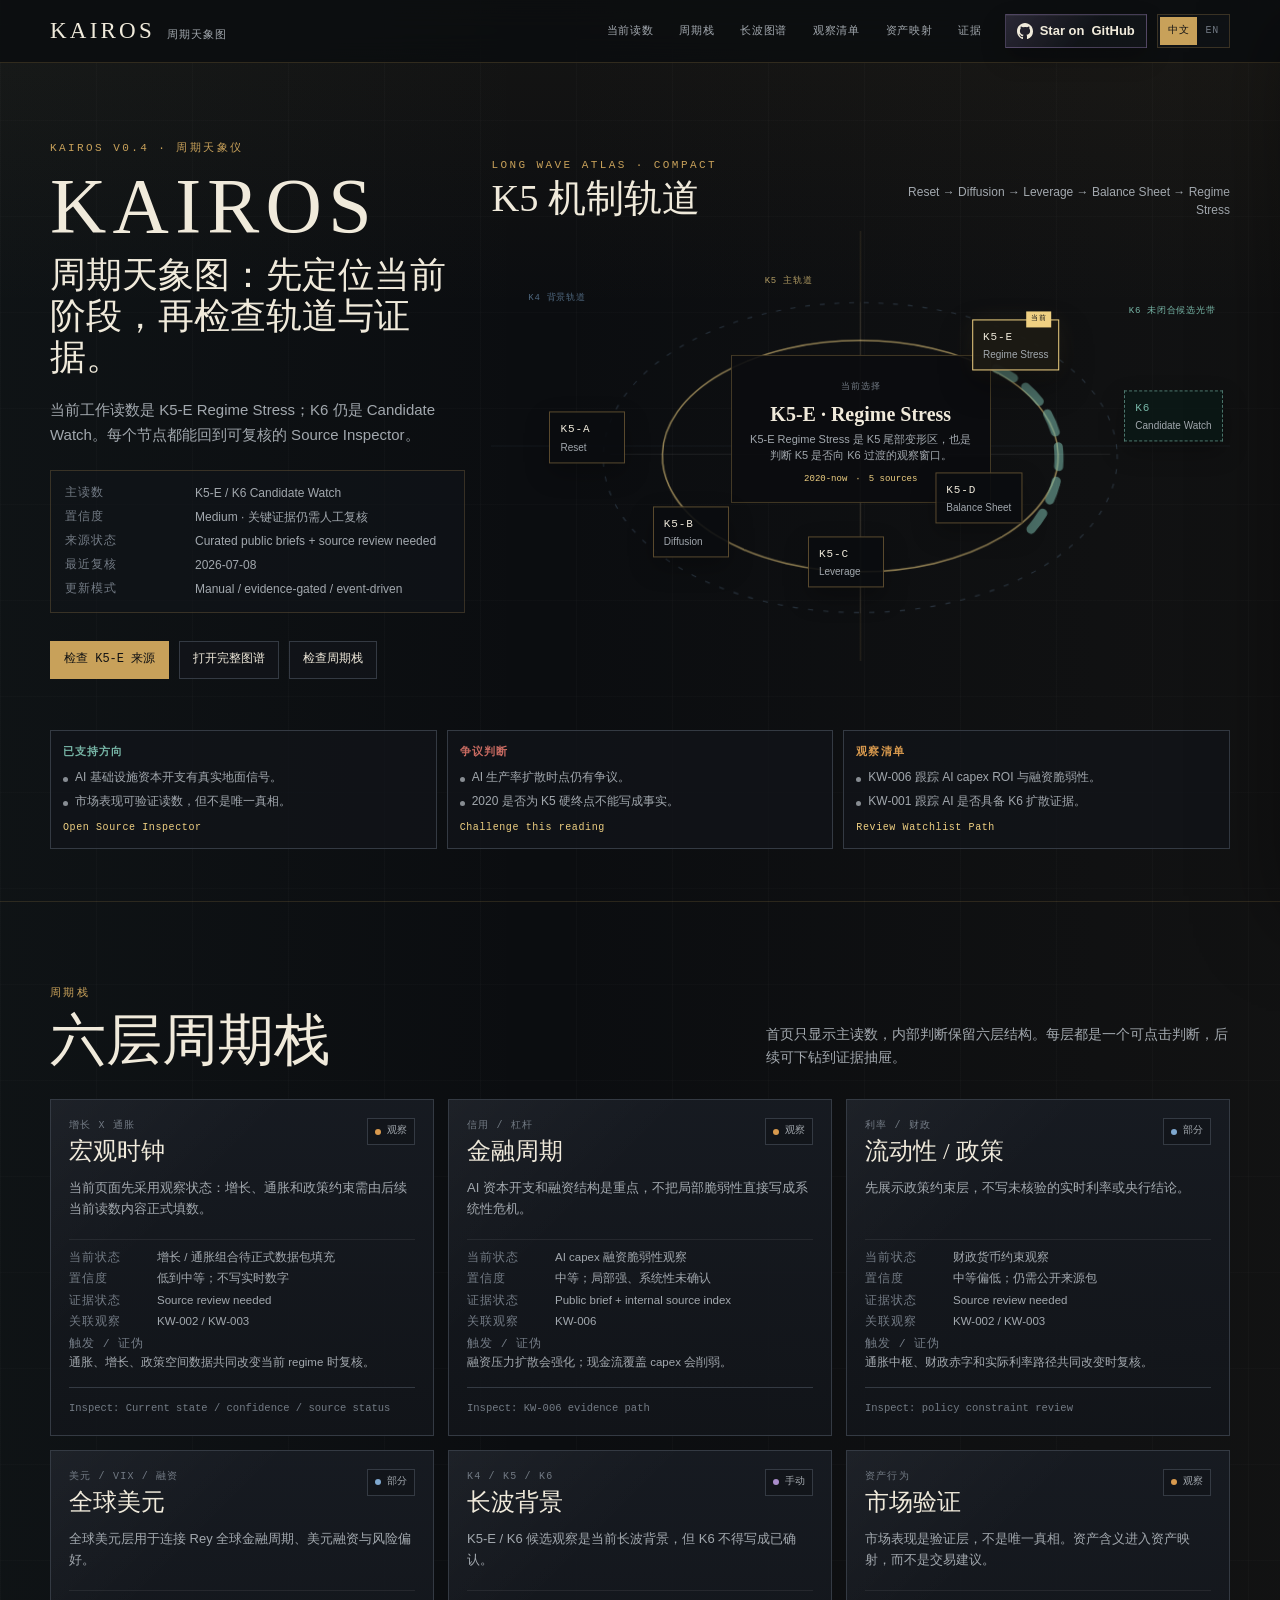
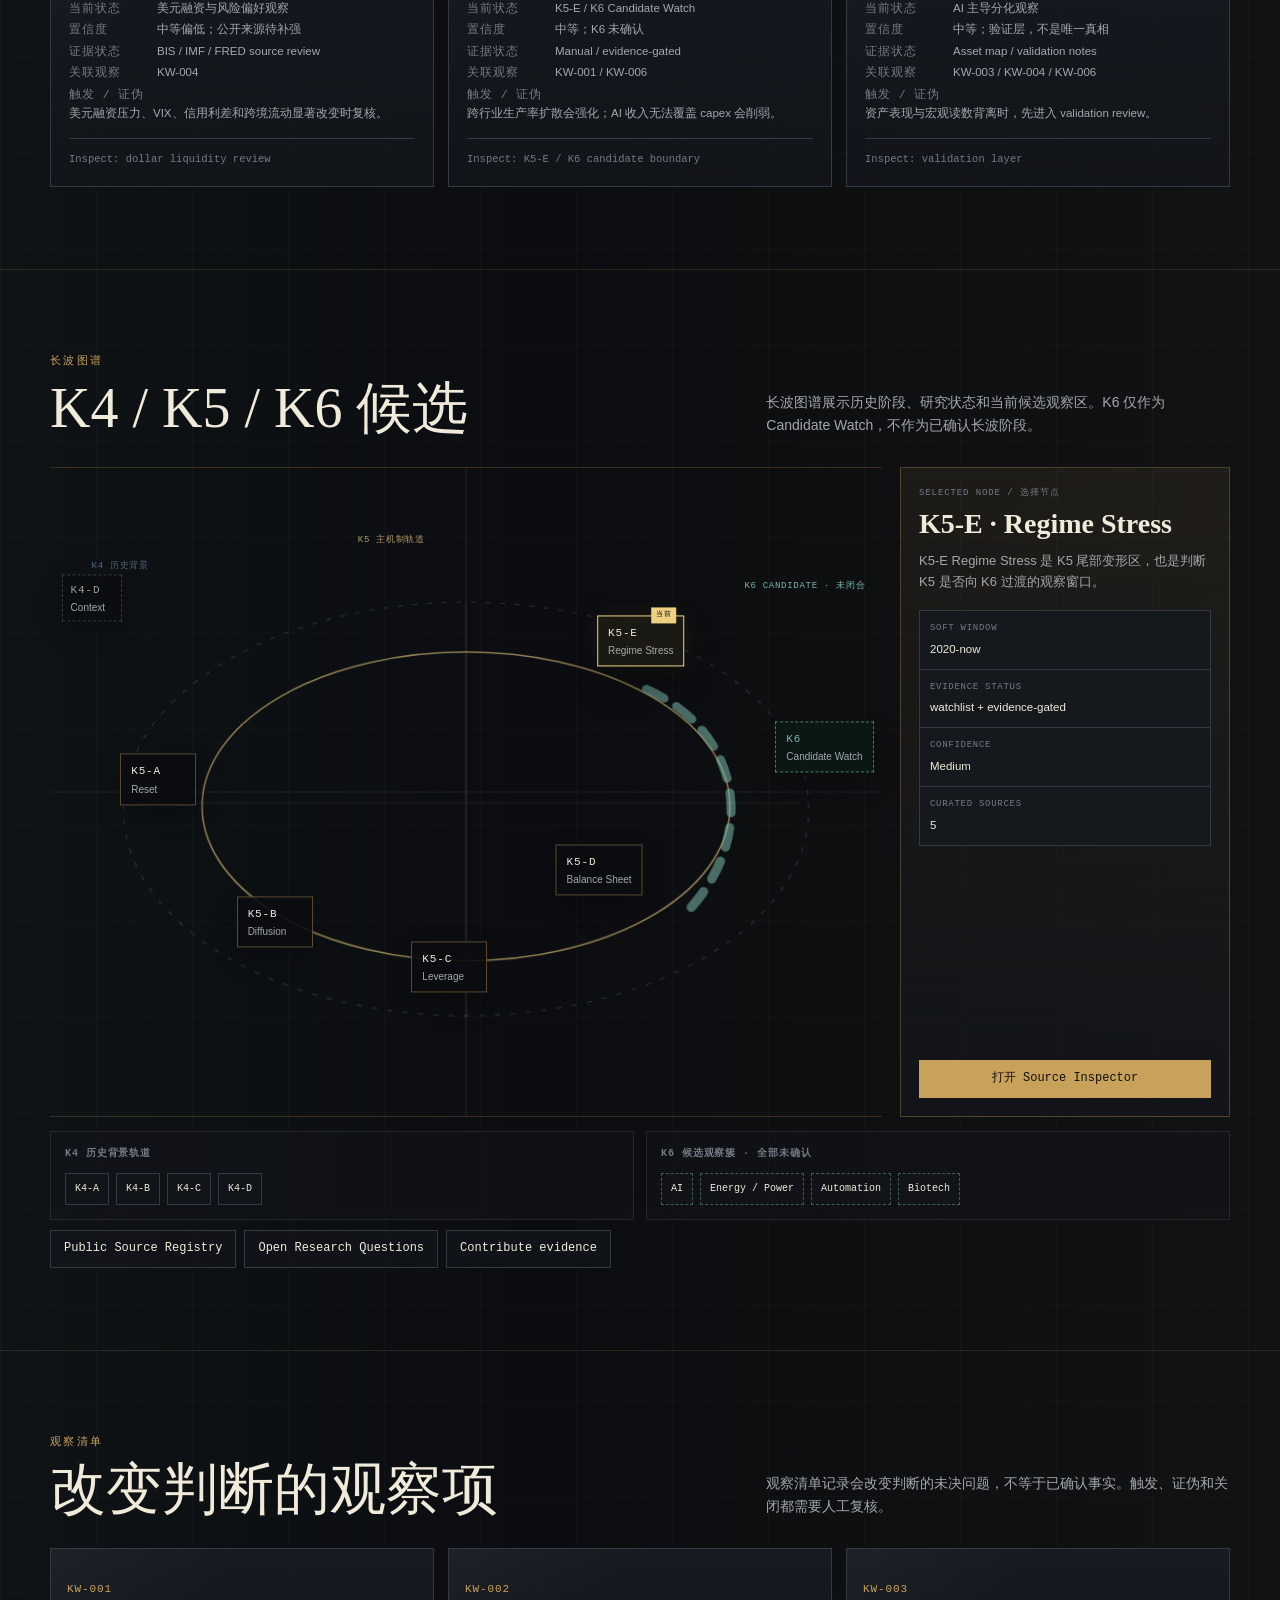
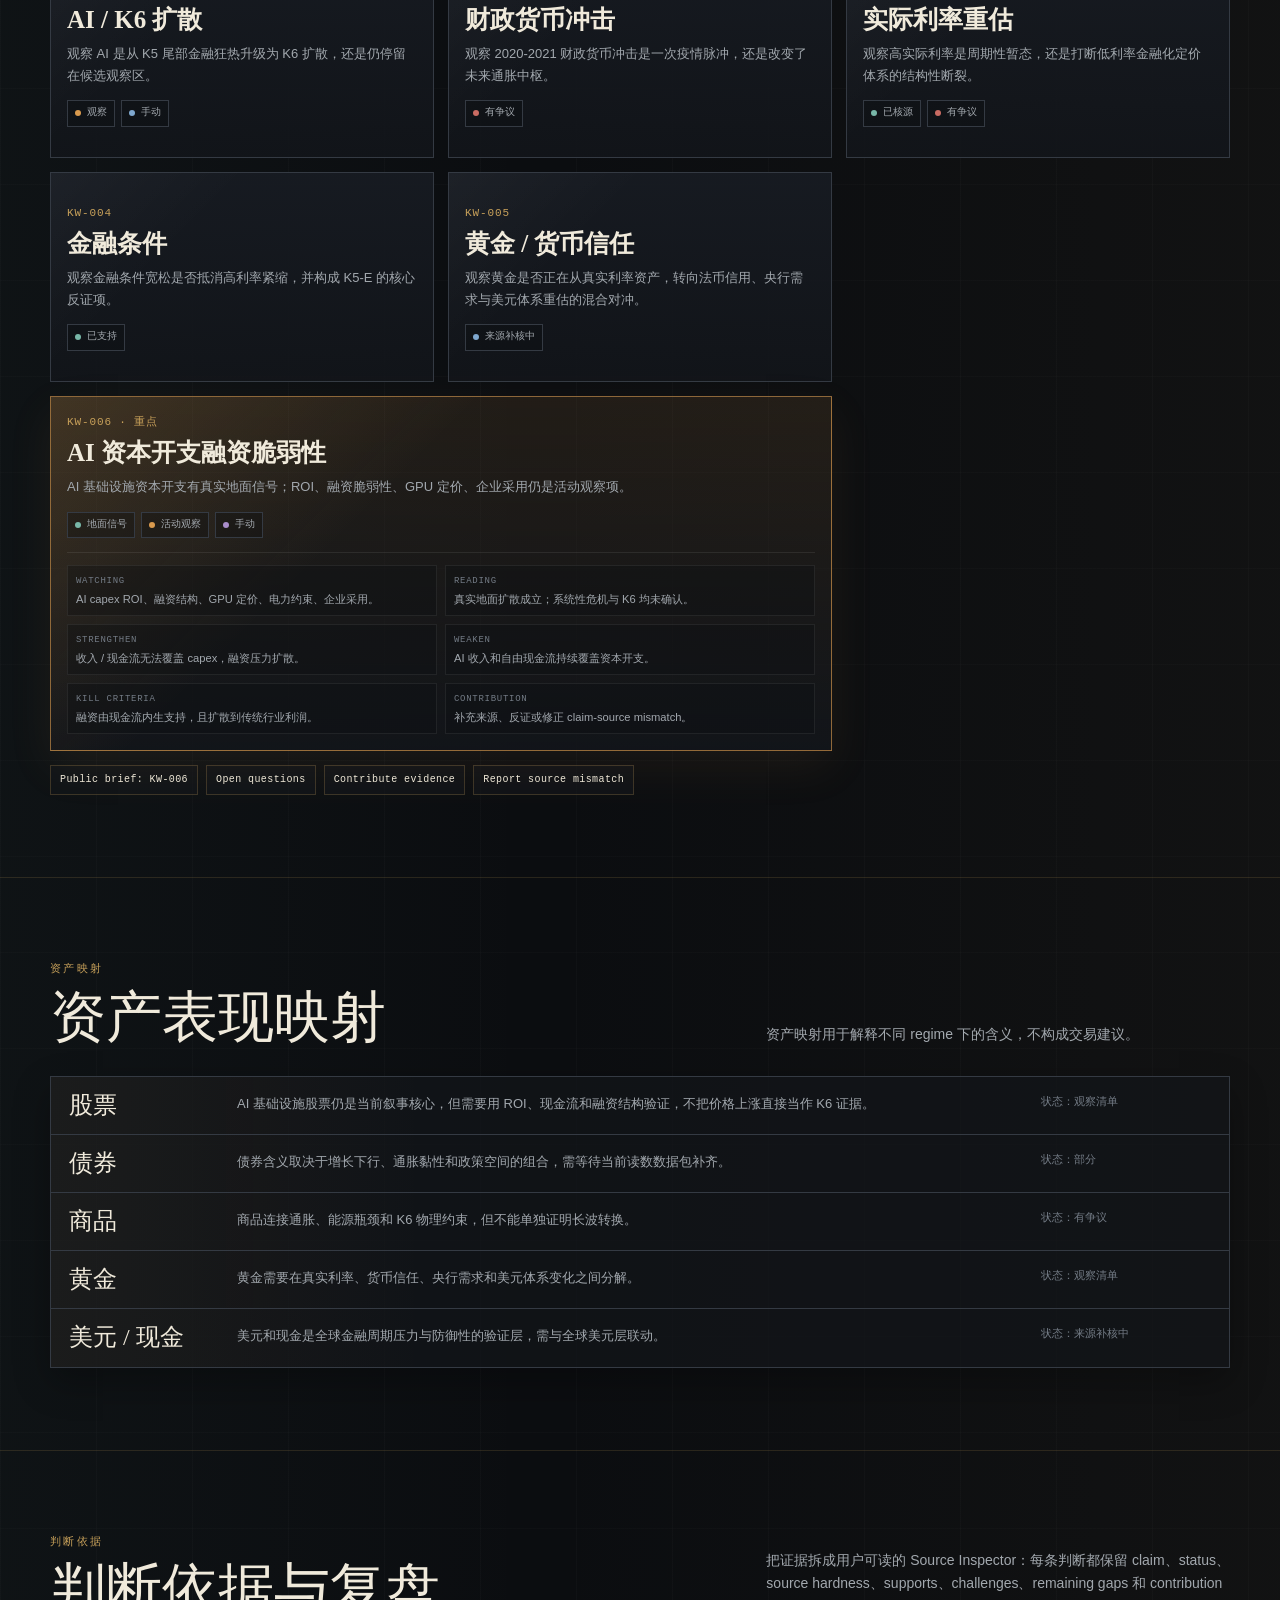
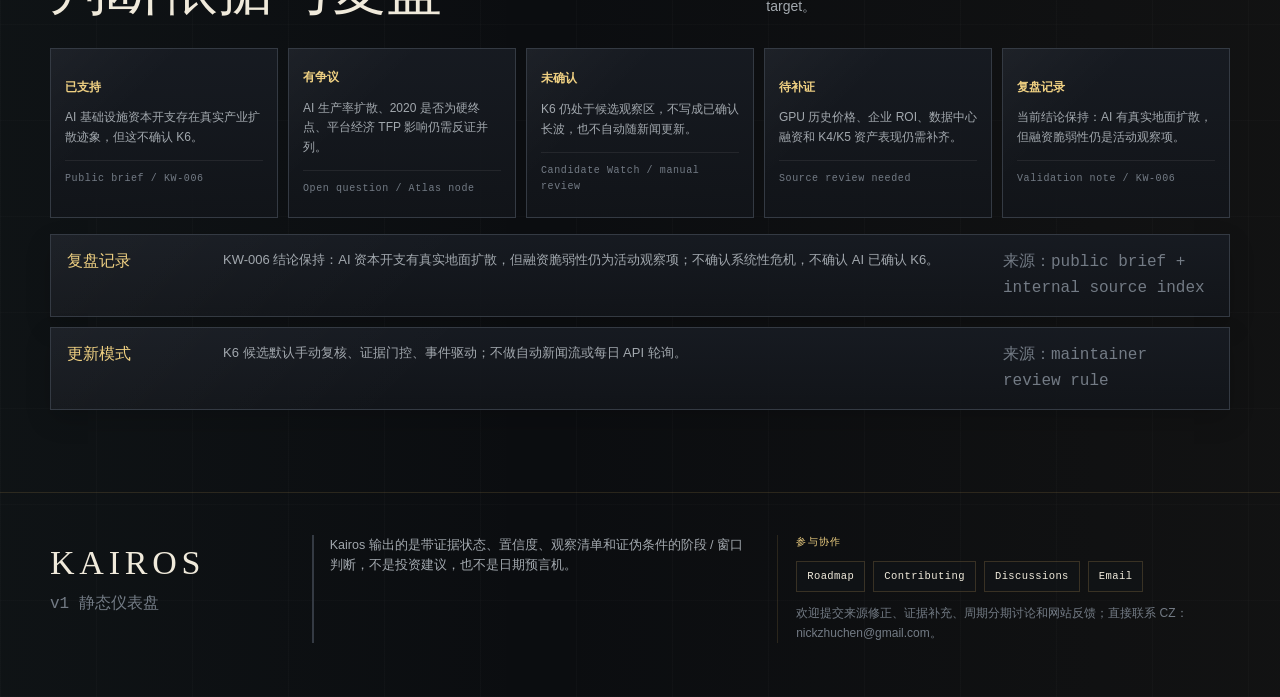
==== commit fc78415c: "feat: integrate orbital atlas for v0.4 preview" ====
--- a/index.html
+++ b/index.html
@@ -92,6 +92,12 @@
     --red:#c96b62;
     --blue:#7fa8cf;
     --violet:#a98dca;
+    --regime-current:#efd082;
+    --regime-history:#7fa8cf;
+    --regime-candidate:#78b7a8;
+    --evidence-supported:#78b7a8;
+    --evidence-contested:#d99a4e;
+    --evidence-gap:#c96b62;
     --shadow:0 24px 80px rgba(0,0,0,.38);
     --shadow-tight:0 14px 34px rgba(0,0,0,.28);
     --line-soft:rgba(255,255,255,.075);
@@ -257,7 +263,7 @@
     color:#101113;
     background:var(--brass);
   }
-  .nav-link:focus-visible,.github-link:focus-visible,.footer-link:focus-visible,.btn:focus-visible,.js-open:focus-visible,.close:focus-visible{
+  .nav-link:focus-visible,.github-link:focus-visible,.footer-link:focus-visible,.btn:focus-visible,.js-open:focus-visible,.close:focus-visible,.orbital-node:focus-visible,.phase-node:focus-visible{
     outline:1px solid var(--brass-2);
     outline-offset:3px;
   }
@@ -269,7 +275,7 @@
   .hero{
     min-height:calc(100vh - 62px);
     display:grid;
-    grid-template-columns:minmax(300px, .62fr) minmax(560px, 1.38fr);
+    grid-template-columns:minmax(300px, .72fr) minmax(540px, 1.28fr);
     gap:26px;
     align-items:center;
     padding:58px 0 44px;
@@ -322,6 +328,7 @@
     gap:10px;
     margin-top:28px;
   }
+  .hero-proof-strip{grid-column:1 / -1}
   .reading-summary{
     display:grid;
     gap:8px;
@@ -709,6 +716,325 @@
     color:var(--muted);
     line-height:1.52;
   }
+
+  .hero-atlas,
+  .atlas-instrument{
+    min-width:0;
+    position:relative;
+  }
+  .hero-atlas{
+    min-height:560px;
+    display:flex;
+    flex-direction:column;
+    justify-content:center;
+    padding:18px 0;
+  }
+  .instrument-heading{
+    display:flex;
+    align-items:flex-end;
+    justify-content:space-between;
+    gap:18px;
+    margin-bottom:12px;
+  }
+  .instrument-heading h2{
+    margin-top:5px;
+    font-size:clamp(28px,3vw,43px);
+  }
+  .instrument-heading p{
+    max-width:330px;
+    color:var(--muted);
+    font-size:12px;
+    line-height:1.5;
+    text-align:right;
+  }
+  .orbital-surface{
+    position:relative;
+    min-width:0;
+    isolation:isolate;
+    background:
+      linear-gradient(90deg,transparent 49.8%,rgba(200,161,90,.1) 50%,transparent 50.2%),
+      linear-gradient(0deg,transparent 49.8%,rgba(127,168,207,.08) 50%,transparent 50.2%);
+  }
+  .compact-orbital{min-height:430px}
+  .full-orbital{min-height:650px}
+  .orbit-geometry{
+    position:absolute;
+    inset:0;
+    z-index:-1;
+    width:100%;
+    height:100%;
+    transform:perspective(1000px) rotateX(8deg);
+    transform-origin:center;
+    pointer-events:none;
+  }
+  .orbit-geometry .history-orbit,
+  .orbit-geometry .main-orbit,
+  .orbit-geometry .candidate-arc,
+  .orbit-geometry .axis{
+    fill:none;
+    vector-effect:non-scaling-stroke;
+  }
+  .orbit-geometry .history-orbit{
+    stroke:rgba(127,168,207,.22);
+    stroke-width:1.1;
+    stroke-dasharray:5 10;
+  }
+  .orbit-geometry .main-orbit{
+    stroke:rgba(239,208,130,.58);
+    stroke-width:1.5;
+  }
+  .orbit-geometry .candidate-arc{
+    stroke:var(--regime-candidate);
+    stroke-width:9;
+    stroke-linecap:round;
+    stroke-dasharray:20 15;
+    opacity:.56;
+  }
+  .orbit-geometry .axis{
+    stroke:rgba(255,255,255,.07);
+    stroke-width:1;
+  }
+  .orbit-caption{
+    position:absolute;
+    z-index:1;
+    color:var(--quiet);
+    font-family:var(--font-mono);
+    font-size:9px;
+    letter-spacing:.08em;
+    text-transform:uppercase;
+    pointer-events:none;
+  }
+  .orbit-caption.history{left:5%;top:14%;color:rgba(127,168,207,.58)}
+  .orbit-caption.main{left:37%;top:10%;color:rgba(239,208,130,.72)}
+  .orbit-caption.candidate{right:2%;top:17%;color:var(--regime-candidate)}
+  .orbital-node{
+    position:absolute;
+    z-index:3;
+    min-width:76px;
+    min-height:48px;
+    padding:8px 10px;
+    border:1px solid rgba(200,161,90,.42);
+    background:rgba(11,13,16,.9);
+    color:var(--ink);
+    cursor:pointer;
+    text-align:left;
+    box-shadow:0 10px 24px rgba(0,0,0,.26);
+    transition:border-color .16s ease,background .16s ease,transform .2s ease,box-shadow .2s ease;
+  }
+  .orbital-node:hover,
+  .orbital-node:focus-visible,
+  .orbital-node.is-selected{
+    border-color:var(--regime-current);
+    background:rgba(29,27,20,.96);
+    transform:translateY(-2px);
+    box-shadow:0 14px 32px rgba(0,0,0,.34),0 0 24px rgba(239,208,130,.08);
+  }
+  .orbital-node.is-current::after{
+    content:"CURRENT";
+    position:absolute;
+    right:7px;
+    top:-9px;
+    padding:2px 5px;
+    background:var(--regime-current);
+    color:#111214;
+    font-family:var(--font-mono);
+    font-size:7px;
+    letter-spacing:.08em;
+  }
+  html[lang="zh-CN"] .orbital-node.is-current::after{content:"当前"}
+  .orbital-node.candidate{
+    border-style:dashed;
+    border-color:rgba(120,183,168,.6);
+    color:var(--regime-candidate);
+    background:rgba(12,25,23,.9);
+  }
+  .orbital-node.candidate:hover,
+  .orbital-node.candidate:focus-visible,
+  .orbital-node.candidate.is-selected{
+    border-color:var(--regime-candidate);
+    background:rgba(16,37,32,.95);
+    box-shadow:0 14px 32px rgba(0,0,0,.34),0 0 24px rgba(120,183,168,.08);
+  }
+  .orbital-node.history-node{
+    min-width:60px;
+    min-height:36px;
+    padding:6px 8px;
+    border-style:dashed;
+    border-color:rgba(127,168,207,.3);
+    color:rgba(240,234,219,.65);
+    background:rgba(11,13,16,.78);
+  }
+  .orbital-node .node-code,
+  .orbital-node .node-mechanism{display:block}
+  .orbital-node .node-code{
+    font-family:var(--font-mono);
+    font-size:11px;
+    letter-spacing:.08em;
+  }
+  .orbital-node .node-mechanism{
+    margin-top:3px;
+    color:var(--muted);
+    font-size:10px;
+    line-height:1.2;
+  }
+  .node-k5a{left:13%;top:48%}
+  .node-k5b{left:27%;top:70%}
+  .node-k5c{left:48%;top:77%}
+  .node-k5d{left:66%;top:62%}
+  .node-k5e{left:71%;top:27%}
+  .node-k6ai{right:1%;top:43%}
+  .node-k4d{left:5%;top:20%}
+  .compact-orbital .orbital-node{transform:translate(-50%,-50%)}
+  .compact-orbital .orbital-node:hover,
+  .compact-orbital .orbital-node:focus-visible,
+  .compact-orbital .orbital-node.is-selected{transform:translate(-50%,calc(-50% - 2px))}
+  .compact-orbital .node-k6ai{transform:translate(0,-50%)}
+  .compact-orbital .node-k6ai:hover,
+  .compact-orbital .node-k6ai:focus-visible,
+  .compact-orbital .node-k6ai.is-selected{transform:translate(0,calc(-50% - 2px))}
+  .compact-readout{
+    position:absolute;
+    left:50%;
+    top:46%;
+    z-index:2;
+    width:min(40%,260px);
+    transform:translate(-50%,-50%);
+    padding:15px;
+    border:1px solid rgba(200,161,90,.3);
+    background:rgba(11,13,16,.91);
+    text-align:center;
+  }
+  .compact-readout .readout-label,
+  .selected-readout .readout-label{
+    color:var(--quiet);
+    font-family:var(--font-mono);
+    font-size:9px;
+    letter-spacing:.1em;
+    text-transform:uppercase;
+  }
+  .compact-readout strong{
+    display:block;
+    margin-top:6px;
+    font-family:var(--font-display);
+    font-size:20px;
+    line-height:1.1;
+  }
+  .compact-readout p{
+    margin-top:7px;
+    color:var(--muted);
+    font-size:11px;
+    line-height:1.45;
+  }
+  .compact-readout-meta{
+    display:flex;
+    justify-content:center;
+    gap:8px;
+    margin-top:8px;
+    color:var(--brass-2);
+    font-family:var(--font-mono);
+    font-size:9px;
+  }
+  .hero-phase-timeline,
+  .mobile-phase-timeline{display:none}
+
+  .atlas-workbench-v04{
+    display:grid;
+    grid-template-columns:minmax(0,1fr) 330px;
+    gap:18px;
+    align-items:stretch;
+  }
+  .full-orbital{
+    border-top:1px solid rgba(200,161,90,.22);
+    border-bottom:1px solid rgba(200,161,90,.22);
+  }
+  .full-orbital .orbital-node{transform:translate(-50%,-50%)}
+  .full-orbital .orbital-node:hover,
+  .full-orbital .orbital-node:focus-visible,
+  .full-orbital .orbital-node.is-selected{transform:translate(-50%,calc(-50% - 2px))}
+  .full-orbital .node-k6ai{transform:translate(0,-50%)}
+  .full-orbital .node-k6ai:hover,
+  .full-orbital .node-k6ai:focus-visible,
+  .full-orbital .node-k6ai.is-selected{transform:translate(0,calc(-50% - 2px))}
+  .selected-readout{
+    min-width:0;
+    border:1px solid rgba(200,161,90,.3);
+    background:linear-gradient(180deg,rgba(200,161,90,.08),rgba(18,21,26,.82));
+    padding:18px;
+    display:flex;
+    flex-direction:column;
+  }
+  .selected-readout h3{
+    margin-top:8px;
+    font-family:var(--font-display);
+    font-size:28px;
+    line-height:1.08;
+  }
+  .selected-readout > p:not(.readout-label){
+    margin-top:12px;
+    color:var(--muted);
+    font-size:13px;
+    line-height:1.55;
+  }
+  .readout-meta{
+    display:grid;
+    gap:1px;
+    margin:18px 0;
+    background:var(--line);
+    border:1px solid var(--line);
+  }
+  .readout-meta div{
+    min-width:0;
+    padding:10px;
+    background:rgba(11,13,16,.72);
+  }
+  .readout-meta dt{
+    color:var(--quiet);
+    font-family:var(--font-mono);
+    font-size:9px;
+    letter-spacing:.08em;
+    text-transform:uppercase;
+  }
+  .readout-meta dd{
+    margin:4px 0 0;
+    color:var(--ink);
+    font-size:11.5px;
+    overflow-wrap:anywhere;
+  }
+  .selected-readout .btn{margin-top:auto;justify-content:center}
+  .context-strips{
+    display:grid;
+    grid-template-columns:1fr 1fr;
+    gap:12px;
+    margin-top:14px;
+  }
+  .context-strip{
+    min-width:0;
+    padding:14px;
+    border:1px solid rgba(255,255,255,.09);
+    background:rgba(18,21,26,.52);
+  }
+  .context-strip h3{
+    margin-bottom:10px;
+    color:var(--quiet);
+    font-family:var(--font-mono);
+    font-size:10px;
+    letter-spacing:.09em;
+    text-transform:uppercase;
+  }
+  .context-actions{display:flex;flex-wrap:wrap;gap:7px}
+  .context-actions .btn{min-height:32px;padding:6px 9px;font-size:10px}
+  .context-actions .candidate-context{border-style:dashed;border-color:rgba(120,183,168,.45)}
+  .atlas-public-links{display:flex;flex-wrap:wrap;gap:8px;margin-top:10px}
+  .noscript-atlas{
+    margin-top:18px;
+    padding:18px;
+    border:1px solid rgba(200,161,90,.28);
+    background:var(--panel);
+  }
+  .noscript-atlas h2{font-size:28px}
+  .noscript-atlas ol{color:var(--muted)}
+  .noscript-atlas a{color:var(--brass-2);text-decoration:underline}
+  .split.atlas-card-fallback{display:none}
   .bucket-list{
     margin:0;
     padding:0;
@@ -1543,6 +1869,8 @@
 
   @media(max-width:980px){
     .hero,.section-head,.split,.footer-grid{grid-template-columns:minmax(0,1fr)}
+    .hero-atlas{min-height:520px}
+    .atlas-workbench-v04{grid-template-columns:minmax(0,1fr)}
     .board-grid{grid-template-columns:1fr}
     .instrument-strip{grid-template-columns:repeat(2,1fr)}
     .stack-grid,.watch-grid{grid-template-columns:repeat(2,1fr)}
@@ -1558,10 +1886,11 @@
     .github-link{min-height:32px;padding:7px 10px;font-size:12px}
     .github-word-star{display:none}
     nav{width:100%}
-    .hero{padding-top:34px;overflow:hidden}
+    .hero{padding-top:34px;overflow:visible}
     .hero-intro,.hero-title,.hero-copy,.reading-summary,.hero-actions{
-      width:calc(100vw - 28px);
-      max-width:calc(100vw - 28px);
+      width:100%;
+      max-width:100%;
+      min-width:0;
     }
     h1{font-size:clamp(42px,16vw,62px)}
     .hero-title{font-size:22px;max-width:100%;overflow-wrap:break-word}
@@ -1596,16 +1925,67 @@
     .reading-summary-row,.phase-meta div{grid-template-columns:1fr}
     .inspector-grid{grid-template-columns:1fr}
     .scanline::before{display:none}
+    .hero-atlas{min-height:auto;padding:16px 0 0}
+    .instrument-heading{align-items:flex-start;flex-direction:column;gap:8px}
+    .instrument-heading p{text-align:left;max-width:none}
+    .compact-orbital,.full-orbital{display:none}
+    .hero-phase-timeline,.mobile-phase-timeline{
+      display:grid;
+      gap:8px;
+    }
+    .phase-node{
+      position:relative;
+      width:100%;
+      min-width:0;
+      min-height:54px;
+      display:grid;
+      grid-template-columns:58px minmax(0,1fr);
+      gap:10px;
+      align-items:center;
+      padding:10px 12px 10px 42px;
+      border:1px solid rgba(200,161,90,.24);
+      background:rgba(18,21,26,.74);
+      color:var(--ink);
+      cursor:pointer;
+      text-align:left;
+    }
+    .phase-node::before{
+      content:"";
+      position:absolute;
+      left:17px;
+      top:50%;
+      width:10px;
+      height:10px;
+      border:1px solid var(--brass);
+      background:var(--night);
+      transform:translateY(-50%) rotate(45deg);
+    }
+    .phase-node .node-code{font-family:var(--font-mono);font-size:11px;color:var(--brass-2)}
+    .phase-node .node-mechanism{min-width:0;color:var(--muted);font-size:12px;overflow-wrap:anywhere}
+    .phase-node .node-window{
+      grid-column:2;
+      color:var(--quiet);
+      font-family:var(--font-mono);
+      font-size:9px;
+      line-height:1.35;
+      overflow-wrap:anywhere;
+    }
+    .phase-node.is-current,.phase-node.is-selected{border-color:var(--regime-current);background:rgba(200,161,90,.09)}
+    .phase-node.candidate{border-style:dashed;border-color:rgba(120,183,168,.5)}
+    .phase-node.candidate::before{border-color:var(--regime-candidate);border-radius:50%;transform:translateY(-50%)}
+    .phase-node.candidate .node-code{color:var(--regime-candidate)}
+    .context-strips{grid-template-columns:minmax(0,1fr)}
+    .selected-readout{min-height:0}
   }
   @media(prefers-reduced-motion:reduce){
     html{scroll-behavior:auto}
     *,*::before,*::after{
       animation:none!important;
     }
-    .github-link,.btn,.stack-card,.atlas-card,.watch-card,.triad-card,.evidence-card,.drawer,.drawer-backdrop{
+    .github-link,.btn,.stack-card,.atlas-card,.watch-card,.triad-card,.evidence-card,.drawer,.drawer-backdrop,.orbital-node,.phase-node{
       transition:none;
     }
-    .github-link:hover,.btn:hover,.stack-card:hover,.atlas-card:hover,.watch-card:hover,.triad-card:hover,.evidence-card:hover{
+    .github-link:hover,.btn:hover,.stack-card:hover,.atlas-card:hover,.watch-card:hover,.triad-card:hover,.evidence-card:hover,.orbital-node:hover,.orbital-node:focus-visible,.orbital-node.is-selected{
       transform:none;
     }
   }
@@ -1647,113 +2027,83 @@
   <main id="home">
     <div class="wrap hero" id="reading">
       <div class="hero-intro">
-        <div class="eyebrow">Kairos v0.2 · Current Regime Board</div>
+        <div class="eyebrow" data-zh="Kairos v0.4 · 周期天象仪" data-en="Kairos v0.4 · Observatory Interface">Kairos v0.4 · 周期天象仪</div>
         <h1>KAIROS</h1>
-        <p class="hero-title">当前宏观周期读数，一眼可见，逐层可查。</p>
-        <p class="hero-copy">
-          Kairos 将当前 regime、六层周期栈、长波图谱、观察清单和来源状态放在同一块仪表板上。它是工作地图，不是日期预言机，也不是交易信号。
-        </p>
+        <p class="hero-title" data-zh="周期天象图：先定位当前阶段，再检查轨道与证据。" data-en="Macro Cycle Observatory: locate the current phase, then inspect its orbit and evidence.">周期天象图：先定位当前阶段，再检查轨道与证据。</p>
+        <p class="hero-copy" data-zh="当前工作读数是 K5-E Regime Stress；K6 仍是 Candidate Watch。每个节点都能回到可复核的 Source Inspector。" data-en="The current working reading is K5-E Regime Stress; K6 remains Candidate Watch. Every node leads back to a reviewable Source Inspector.">当前工作读数是 K5-E Regime Stress；K6 仍是 Candidate Watch。每个节点都能回到可复核的 Source Inspector。</p>
         <div class="reading-summary" aria-label="当前读数摘要">
           <div class="reading-summary-row"><span>主读数</span><span>K5-E / K6 Candidate Watch</span></div>
           <div class="reading-summary-row"><span>置信度</span><span>Medium · 关键证据仍需人工复核</span></div>
           <div class="reading-summary-row"><span>来源状态</span><span>Curated public briefs + source review needed</span></div>
+          <div class="reading-summary-row"><span>最近复核</span><span>2026-07-08</span></div>
           <div class="reading-summary-row"><span>更新模式</span><span>Manual / evidence-gated / event-driven</span></div>
         </div>
         <div class="hero-actions">
-          <a class="btn primary" href="#stack">-> Inspect Stack</a>
-          <a class="btn" href="#atlas">-> Open Atlas</a>
-          <a class="btn" href="#watchlist">-> Review KW-006</a>
-          <a class="btn" href="#evidence">-> Check Evidence</a>
-          <a class="btn" href="https://github.com/nickzhuchen66/kairos-atlas" target="_blank" rel="noopener noreferrer">-> GitHub</a>
+          <button class="btn primary js-open" type="button" data-title="K5-E 财政货币冲击 / AI 作为 K6 候选" data-kind="k5e" data-zh="检查 K5-E 来源" data-en="Inspect K5-E sources">检查 K5-E 来源</button>
+          <a class="btn" href="#atlas" data-zh="打开完整图谱" data-en="Open full Atlas">打开完整图谱</a>
+          <a class="btn" href="#stack" data-zh="检查周期栈" data-en="Inspect Cycle Stack">检查周期栈</a>
         </div>
       </div>
 
-      <aside class="dashboard" aria-label="当前周期状态仪表盘">
-        <div class="scanline" aria-hidden="true"></div>
-        <div class="dash-head">
+      <div class="hero-atlas" aria-label="首页长波轨道图谱">
+        <div class="instrument-heading">
           <div>
-            <div class="regime-label">当前周期状态</div>
-            <div class="regime-title">K5-E / K6 候选观察</div>
+            <div class="eyebrow" data-zh="Long Wave Atlas · Compact" data-en="Long Wave Atlas · Compact">Long Wave Atlas · Compact</div>
+            <h2 data-zh="K5 机制轨道" data-en="K5 mechanism orbit">K5 机制轨道</h2>
           </div>
-          <div class="status-block">
-            <div><b>Manual review</b></div>
-            <div>Medium confidence</div>
-            <div>Last reviewed: 2026-07-08</div>
-            <div>Source status: mixed</div>
+          <p data-zh="Reset → Diffusion → Leverage → Balance Sheet → Regime Stress" data-en="Reset → Diffusion → Leverage → Balance Sheet → Regime Stress">Reset → Diffusion → Leverage → Balance Sheet → Regime Stress</p>
+        </div>
+        <div class="orbital-surface compact-orbital" aria-label="K5 主轨道与 K6 候选光带">
+          <svg class="orbit-geometry" viewBox="0 0 900 620" aria-hidden="true" focusable="false">
+            <ellipse class="history-orbit" cx="450" cy="322" rx="370" ry="225"></ellipse>
+            <ellipse class="main-orbit" cx="450" cy="322" rx="285" ry="168"></ellipse>
+            <path class="candidate-arc" d="M648 196 C748 242 766 355 686 438"></path>
+            <line class="axis" x1="90" y1="322" x2="810" y2="322"></line>
+            <line class="axis" x1="450" y1="96" x2="450" y2="548"></line>
+          </svg>
+          <span class="orbit-caption history" data-zh="K4 背景轨道" data-en="K4 background orbit">K4 背景轨道</span>
+          <span class="orbit-caption main" data-zh="K5 主轨道" data-en="K5 main orbit">K5 主轨道</span>
+          <span class="orbit-caption candidate" data-zh="K6 未闭合候选光带" data-en="K6 unclosed candidate band">K6 未闭合候选光带</span>
+          <button class="orbital-node node-k5a js-open" type="button" data-kind="k5a" data-atlas-node="k5a" data-title="K5-A 去通胀 / 金融化起点"><span class="node-code">K5-A</span><small class="node-mechanism">Reset</small></button>
+          <button class="orbital-node node-k5b js-open" type="button" data-kind="k5b" data-atlas-node="k5b" data-title="K5-B 全球化 / ICT"><span class="node-code">K5-B</span><small class="node-mechanism">Diffusion</small></button>
+          <button class="orbital-node node-k5c js-open" type="button" data-kind="k5c" data-atlas-node="k5c" data-title="K5-C 信用泡沫"><span class="node-code">K5-C</span><small class="node-mechanism">Leverage</small></button>
+          <button class="orbital-node node-k5d js-open" type="button" data-kind="k5d" data-atlas-node="k5d" data-title="K5-D QE / 平台经济"><span class="node-code">K5-D</span><small class="node-mechanism">Balance Sheet</small></button>
+          <button class="orbital-node node-k5e is-current js-open" type="button" data-kind="k5e" data-atlas-node="k5e" data-title="K5-E 财政货币冲击 / AI 作为 K6 候选"><span class="node-code">K5-E</span><small class="node-mechanism">Regime Stress</small></button>
+          <button class="orbital-node candidate node-k6ai js-open" type="button" data-kind="k6ai" data-atlas-node="k6ai" data-title="K6 Candidate Watch / AI"><span class="node-code">K6</span><small class="node-mechanism">Candidate</small></button>
+          <div class="compact-readout" aria-live="polite">
+            <span class="readout-label" data-zh="当前选择" data-en="Selected node">当前选择</span>
+            <strong data-atlas-title>K5-E · Regime Stress</strong>
+            <p data-atlas-summary>财政货币冲击、通胀回归、高利率和宽金融条件并存。</p>
+            <div class="compact-readout-meta"><span data-atlas-window>2020-now</span><span>·</span><span><span data-atlas-source-count>5</span> sources</span></div>
           </div>
         </div>
-
-        <div class="instrument-strip" aria-label="读数元信息">
-          <div class="instrument-cell"><span>主读数</span><b>K5-E / K6 Watch</b></div>
-          <div class="instrument-cell"><span>置信度</span><b>中等</b></div>
-          <div class="instrument-cell"><span>来源状态</span><b>混合 / 待补源</b></div>
-          <div class="instrument-cell"><span>更新模式</span><b>手动 / 事件驱动</b></div>
-          <div class="instrument-cell"><span>K6 状态</span><b>仅候选</b></div>
+        <div class="hero-phase-timeline" aria-label="移动端 K5 阶段时间线">
+          <button class="phase-node js-open" type="button" data-kind="k5a" data-atlas-node="k5a" data-title="K5-A 去通胀 / 金融化起点"><span class="node-code">K5-A</span><span class="node-mechanism">Reset</span><span class="node-window">1979/82-1991</span></button>
+          <button class="phase-node js-open" type="button" data-kind="k5b" data-atlas-node="k5b" data-title="K5-B 全球化 / ICT"><span class="node-code">K5-B</span><span class="node-mechanism">Diffusion</span><span class="node-window">1991-2004</span></button>
+          <button class="phase-node js-open" type="button" data-kind="k5c" data-atlas-node="k5c" data-title="K5-C 信用泡沫"><span class="node-code">K5-C</span><span class="node-mechanism">Leverage</span><span class="node-window">2004-2008</span></button>
+          <button class="phase-node js-open" type="button" data-kind="k5d" data-atlas-node="k5d" data-title="K5-D QE / 平台经济"><span class="node-code">K5-D</span><span class="node-mechanism">Balance Sheet</span><span class="node-window">2008-2020</span></button>
+          <button class="phase-node is-current js-open" type="button" data-kind="k5e" data-atlas-node="k5e" data-title="K5-E 财政货币冲击 / AI 作为 K6 候选"><span class="node-code">K5-E</span><span class="node-mechanism">Regime Stress</span><span class="node-window">2020-now</span></button>
+          <button class="phase-node candidate js-open" type="button" data-kind="k6ai" data-atlas-node="k6ai" data-title="K6 Candidate Watch / AI"><span class="node-code">K6</span><span class="node-mechanism">Candidate Watch</span><span class="node-window">unconfirmed</span></button>
         </div>
-
-        <div class="board-grid">
-          <div class="compact-stack" aria-label="首页紧凑周期栈">
-            <div class="compact-stack-title"><span>Cycle Stack</span><span>6 Layers</span></div>
-            <div class="compact-layer watch"><b>Macro Clock</b><span>Watch</span></div>
-            <div class="compact-layer watch"><b>Financial Cycle</b><span>KW-006</span></div>
-            <div class="compact-layer partial"><b>Liquidity / Policy</b><span>Partial</span></div>
-            <div class="compact-layer partial"><b>Global Dollar</b><span>Review</span></div>
-            <div class="compact-layer manual"><b>Long Wave Context</b><span>Manual</span></div>
-            <div class="compact-layer watch"><b>Market Validation</b><span>Watch</span></div>
-          </div>
-          <div class="orbital">
-            <div class="rings" aria-hidden="true">
-              <span style="--i:0"></span>
-              <span style="--i:1"></span>
-              <span style="--i:2"></span>
-              <span style="--i:3"></span>
-              <span style="--i:4"></span>
-              <span style="--i:5"></span>
-            </div>
-            <div class="needle" aria-hidden="true"></div>
-            <div class="center-reading">
-              <div class="small">当前主读数</div>
-              <div class="big">K5-E 与 K6 候选观察重叠</div>
-              <div class="note">AI 有真实地面信号，但不确认 K6；融资脆弱性仍是观察项。</div>
-            </div>
-            <div class="orbit-legend" aria-hidden="true">
-              <span class="orbit-key">宏观</span>
-              <span class="orbit-key">信用</span>
-              <span class="orbit-key">政策</span>
-              <span class="orbit-key">美元</span>
-              <span class="orbit-key">长波</span>
-              <span class="orbit-key">市场</span>
-            </div>
-          </div>
-        </div>
-
-        <div class="triad">
-          <button class="triad-card js-open" data-title="已支持方向" data-kind="supported">
-            <h3 class="green">已支持方向</h3>
-            <ul class="bucket-list">
-              <li>AI 基础设施资本开支有真实地面信号。</li>
-              <li>市场表现可验证读数，但不是唯一真相。</li>
-            </ul>
-            <div class="bucket-link">Open Source Inspector</div>
-          </button>
-          <button class="triad-card js-open" data-title="争议判断" data-kind="contested">
-            <h3 class="red">争议判断</h3>
-            <ul class="bucket-list">
-              <li>AI 生产率扩散时点仍有争议。</li>
-              <li>2020 是否为 K5 硬终点不能写成事实。</li>
-            </ul>
-            <div class="bucket-link">Challenge this reading</div>
-          </button>
-          <button class="triad-card js-open" data-title="活动观察清单" data-kind="watchlist">
-            <h3 class="amber">观察清单</h3>
-            <ul class="bucket-list">
-              <li>KW-006 跟踪 AI capex ROI 与融资脆弱性。</li>
-              <li>KW-001 跟踪 AI 是否具备 K6 扩散证据。</li>
-            </ul>
-            <div class="bucket-link">Review Watchlist Path</div>
-          </button>
-        </div>
-      </aside>
+      </div>
+
+      <div class="triad hero-proof-strip" aria-label="判断状态">
+        <button class="triad-card js-open" data-title="已支持方向" data-kind="supported">
+          <h3 class="green">已支持方向</h3>
+          <ul class="bucket-list"><li>AI 基础设施资本开支有真实地面信号。</li><li>市场表现可验证读数，但不是唯一真相。</li></ul>
+          <div class="bucket-link">Open Source Inspector</div>
+        </button>
+        <button class="triad-card js-open" data-title="争议判断" data-kind="contested">
+          <h3 class="red">争议判断</h3>
+          <ul class="bucket-list"><li>AI 生产率扩散时点仍有争议。</li><li>2020 是否为 K5 硬终点不能写成事实。</li></ul>
+          <div class="bucket-link">Challenge this reading</div>
+        </button>
+        <button class="triad-card js-open" data-title="活动观察清单" data-kind="watchlist">
+          <h3 class="amber">观察清单</h3>
+          <ul class="bucket-list"><li>KW-006 跟踪 AI capex ROI 与融资脆弱性。</li><li>KW-001 跟踪 AI 是否具备 K6 扩散证据。</li></ul>
+          <div class="bucket-link">Review Watchlist Path</div>
+        </button>
+      </div>
     </div>
 
     <section id="stack">
@@ -1876,7 +2226,79 @@
           <p class="section-note">长波图谱展示历史阶段、研究状态和当前候选观察区。K6 仅作为 Candidate Watch，不作为已确认长波阶段。</p>
         </div>
 
-        <div class="split">
+        <div class="atlas-workbench-v04" data-atlas-workbench>
+          <div class="atlas-instrument">
+            <div class="orbital-surface full-orbital" aria-label="Long Wave Orbital Atlas">
+              <svg class="orbit-geometry" viewBox="0 0 900 620" aria-hidden="true" focusable="false">
+                <ellipse class="history-orbit" cx="450" cy="322" rx="370" ry="225"></ellipse>
+                <ellipse class="main-orbit" cx="450" cy="322" rx="285" ry="168"></ellipse>
+                <path class="candidate-arc" d="M648 196 C748 242 766 355 686 438"></path>
+                <line class="axis" x1="90" y1="322" x2="810" y2="322"></line>
+                <line class="axis" x1="450" y1="96" x2="450" y2="548"></line>
+              </svg>
+              <span class="orbit-caption history" data-zh="K4 历史背景" data-en="K4 historical context">K4 历史背景</span>
+              <span class="orbit-caption main" data-zh="K5 主机制轨道" data-en="K5 main mechanism orbit">K5 主机制轨道</span>
+              <span class="orbit-caption candidate" data-zh="K6 Candidate · 未闭合" data-en="K6 Candidate · unclosed">K6 Candidate · 未闭合</span>
+              <button class="orbital-node history-node node-k4d js-open" type="button" data-kind="k4d" data-title="K4-D 滞胀 / Volcker 重置"><span class="node-code">K4-D</span><small class="node-mechanism">Context</small></button>
+              <button class="orbital-node node-k5a js-open" type="button" data-kind="k5a" data-atlas-node="k5a" data-title="K5-A 去通胀 / 金融化起点"><span class="node-code">K5-A</span><small class="node-mechanism">Reset</small></button>
+              <button class="orbital-node node-k5b js-open" type="button" data-kind="k5b" data-atlas-node="k5b" data-title="K5-B 全球化 / ICT"><span class="node-code">K5-B</span><small class="node-mechanism">Diffusion</small></button>
+              <button class="orbital-node node-k5c js-open" type="button" data-kind="k5c" data-atlas-node="k5c" data-title="K5-C 信用泡沫"><span class="node-code">K5-C</span><small class="node-mechanism">Leverage</small></button>
+              <button class="orbital-node node-k5d js-open" type="button" data-kind="k5d" data-atlas-node="k5d" data-title="K5-D QE / 平台经济"><span class="node-code">K5-D</span><small class="node-mechanism">Balance Sheet</small></button>
+              <button class="orbital-node node-k5e is-current js-open" type="button" data-kind="k5e" data-atlas-node="k5e" data-title="K5-E 财政货币冲击 / AI 作为 K6 候选"><span class="node-code">K5-E</span><small class="node-mechanism">Regime Stress</small></button>
+              <button class="orbital-node candidate node-k6ai js-open" type="button" data-kind="k6ai" data-atlas-node="k6ai" data-title="K6 Candidate Watch / AI"><span class="node-code">K6</span><small class="node-mechanism">Candidate Watch</small></button>
+            </div>
+
+            <div class="mobile-phase-timeline" aria-label="Long Wave phase timeline">
+              <button class="phase-node js-open" type="button" data-kind="k5a" data-atlas-node="k5a" data-title="K5-A 去通胀 / 金融化起点"><span class="node-code">K5-A</span><span class="node-mechanism">Reset</span><span class="node-window">1979/82-1991</span></button>
+              <button class="phase-node js-open" type="button" data-kind="k5b" data-atlas-node="k5b" data-title="K5-B 全球化 / ICT"><span class="node-code">K5-B</span><span class="node-mechanism">Diffusion</span><span class="node-window">1991-2004</span></button>
+              <button class="phase-node js-open" type="button" data-kind="k5c" data-atlas-node="k5c" data-title="K5-C 信用泡沫"><span class="node-code">K5-C</span><span class="node-mechanism">Leverage</span><span class="node-window">2004-2008</span></button>
+              <button class="phase-node js-open" type="button" data-kind="k5d" data-atlas-node="k5d" data-title="K5-D QE / 平台经济"><span class="node-code">K5-D</span><span class="node-mechanism">Balance Sheet</span><span class="node-window">2008-2020</span></button>
+              <button class="phase-node is-current js-open" type="button" data-kind="k5e" data-atlas-node="k5e" data-title="K5-E 财政货币冲击 / AI 作为 K6 候选"><span class="node-code">K5-E</span><span class="node-mechanism">Regime Stress</span><span class="node-window">2020-now</span></button>
+              <button class="phase-node candidate js-open" type="button" data-kind="k6ai" data-atlas-node="k6ai" data-title="K6 Candidate Watch / AI"><span class="node-code">K6</span><span class="node-mechanism">Candidate Watch</span><span class="node-window">unconfirmed</span></button>
+            </div>
+          </div>
+
+          <aside class="selected-readout" aria-live="polite">
+            <p class="readout-label" data-zh="Selected node / 选择节点" data-en="Selected node">Selected node / 选择节点</p>
+            <h3 data-atlas-title>K5-E · Regime Stress</h3>
+            <p data-atlas-summary>K5-E 是当前主读数所在阶段，也是判断 K5 是否向 K6 过渡的观察窗口。</p>
+            <dl class="readout-meta">
+              <div><dt data-zh="Soft window" data-en="Soft window">Soft window</dt><dd data-atlas-window>2020-now</dd></div>
+              <div><dt data-zh="Evidence status" data-en="Evidence status">Evidence status</dt><dd data-atlas-status>watchlist + evidence-gated</dd></div>
+              <div><dt data-zh="Confidence" data-en="Confidence">Confidence</dt><dd data-atlas-confidence>Medium</dd></div>
+              <div><dt data-zh="Curated sources" data-en="Curated sources">Curated sources</dt><dd><span data-atlas-source-count>5</span></dd></div>
+            </dl>
+            <button class="btn primary" type="button" data-open-selected data-zh="打开 Source Inspector" data-en="Open Source Inspector">打开 Source Inspector</button>
+          </aside>
+        </div>
+
+        <div class="context-strips">
+          <div class="context-strip">
+            <h3 data-zh="K4 历史背景轨道" data-en="K4 historical background orbit">K4 历史背景轨道</h3>
+            <div class="context-actions">
+              <button class="btn js-open" type="button" data-title="K4-A 大萧条 / 战争重置" data-kind="k4a">K4-A</button>
+              <button class="btn js-open" type="button" data-title="K4-B 战后重建" data-kind="k4b">K4-B</button>
+              <button class="btn js-open" type="button" data-title="K4-C 布雷顿森林黄金时代" data-kind="k4c">K4-C</button>
+              <button class="btn js-open" type="button" data-title="K4-D 滞胀 / Volcker 重置" data-kind="k4d">K4-D</button>
+            </div>
+          </div>
+          <div class="context-strip">
+            <h3 data-zh="K6 候选观察簇 · 全部未确认" data-en="K6 candidate cluster · all unconfirmed">K6 候选观察簇 · 全部未确认</h3>
+            <div class="context-actions">
+              <button class="btn candidate-context js-open" type="button" data-title="K6 Candidate Watch / AI" data-kind="k6ai">AI</button>
+              <button class="btn candidate-context js-open" type="button" data-title="K6 Candidate Watch / Energy & Power" data-kind="k6energy">Energy / Power</button>
+              <button class="btn candidate-context js-open" type="button" data-title="K6 Candidate Watch / Automation" data-kind="k6auto">Automation</button>
+              <button class="btn candidate-context js-open" type="button" data-title="K6 Candidate Watch / Biotech" data-kind="k6bio">Biotech</button>
+            </div>
+          </div>
+        </div>
+        <div class="atlas-public-links">
+          <a class="btn" href="research/sources/public_source_registry.md" data-zh="Public Source Registry" data-en="Public Source Registry">Public Source Registry</a>
+          <a class="btn" href="research/OPEN_QUESTIONS.md" data-zh="Open Research Questions" data-en="Open Research Questions">Open Research Questions</a>
+          <a class="btn" href="https://github.com/nickzhuchen66/kairos-atlas/issues/new/choose" target="_blank" rel="noopener noreferrer" data-zh="Contribute evidence" data-en="Contribute evidence">Contribute evidence</a>
+        </div>
+
+        <div class="split atlas-card-fallback" aria-label="Long Wave Atlas text fallback">
           <div class="atlas-board">
             <div class="wave-row">
               <div class="wave-label">K4</div>
@@ -2217,6 +2639,24 @@
         </div>
       </div>
     </section>
+    <noscript>
+      <style>.split.atlas-card-fallback{display:grid}</style>
+      <section aria-label="Kairos JavaScript fallback">
+        <div class="wrap noscript-atlas">
+          <h2>Kairos Current Regime / 当前宏观周期读数</h2>
+          <p>K5-E Regime Stress is the current working reading. K6 remains Candidate Watch, not confirmed K6. AI is not confirmed K6.</p>
+          <ol>
+            <li>K5-A Reset · 1979/82-1991</li>
+            <li>K5-B Diffusion · 1991-2000 core / 2000-2004 transition</li>
+            <li>K5-C Leverage · 2004-2008</li>
+            <li>K5-D Balance Sheet · 2008-2020</li>
+            <li>K5-E Regime Stress · 2020-now</li>
+            <li>K6 Candidate Watch · unconfirmed / manual / evidence-gated / event-driven</li>
+          </ol>
+          <p><a href="research/sources/public_source_registry.md">Public Curated Source Registry</a></p>
+        </div>
+      </section>
+    </noscript>
   </main>
 
   <footer>
@@ -2244,7 +2684,7 @@
   </footer>
 
   <div class="drawer-backdrop js-close" aria-hidden="true"></div>
-  <aside class="drawer" aria-label="证据抽屉" aria-hidden="true">
+  <aside class="drawer" aria-label="证据抽屉" aria-hidden="true" aria-modal="true" role="dialog" tabindex="-1">
     <div class="drawer-head">
       <div>
         <div class="eyebrow" id="drawer-kicker">证据抽屉</div>
@@ -2278,6 +2718,7 @@
     "规格日期：2026-07-06": "Spec date: 2026-07-06",
     "来源：Kairos 文件": "Source: Kairos files",
     "更新模式": "Update Mode",
+    "最近复核": "Last reviewed",
     "置信度": "Confidence",
     "中等": "Medium",
     "证据状态": "Evidence Status",
@@ -2741,12 +3182,12 @@
     k4b: {summary:"K4-B 可展示骨架，但资产表现和产业扩散数据不足。", evidence:["战后重建、资本管制、美元短缺、欧洲复兴。"], gaps:["马歇尔计划细节","战后债务压制","股票恢复与利率管制"]},
     k4c: {summary:"K4-C 是有争议 / 来源补核中节点。", evidence:["Triffin dilemma、黄金池、美元外部负债、资本管制。"], gaps:["1950s-1960s 可比资产表现","Bretton Woods 稳定机制争议"]},
     k4d: {summary:"K4-D 是优先补详细节点，连接通胀状态到 K5 金融化起点。", evidence:["Nixon shock、1970s inflation、oil shocks、Volcker disinflation。"], gaps:["Volcker 相关来源补核","1970s 资产行为定量化"]},
-    k5a: {claim:"K5-A 是 K5 的制度重置期：去通胀、美元协调和金融化起点共同替代 K4-D 滞胀框架。", summary:"K5-A Reset 将 K4-D 的美元-黄金断裂与滞胀，切换为强美元、去通胀、利率下行和金融化资产定价的起点。", evidence:["Fed funds 高位与回落、Plaza / Louvre 协调、Latin American debt crisis 和广义美元路径支持 reset 框架。","资产行为方向：美债收益率长期下行起点较清晰，美元先强后政策协调回调。"], challenges:["1979、1982 或整个 1979/82 transition window 都不能写成机械硬起点。","强美元不是债务危机唯一原因；金融化也不是突然从零开始。"], gaps:["REPAIR-007：股票、黄金和债券 total-return 口径仍需统一。","1980s 金融化起点与加速点的证据卡仍需细化。"], status:"supported + contested soft boundary", hardness:"primary data + official archive + high-quality secondary", relatedWatchlist:"K5 periodization / source correction", relatedAtlas:"K5-A Reset", relatedBrief:"research/sources/public_source_registry.md", contribution:"补充 1980s 资产 total-return、金融自由化证据或 K5-A 起点反证", kill:["Plaza / Louvre 方向不得写反","1982 不得写成机械起点","金融化不得写成突然从零开始"]},
-    k5b: {claim:"K5-B 是 K5 的扩散与稳定繁荣窗口：全球化、ICT diffusion 和 Great Moderation 共同释放 K5 红利。", summary:"K5-B Diffusion 展示技术-制度红利释放，但它不是新 K-wave 起点；2000-2004 仍应作为 transition corridor 观察。", evidence:["NBER recession chronology 支持 1990-91 后长扩张锚点。","Great Moderation、ICT productivity acceleration、trade % GDP 上升和 Greenspan irrational exuberance 支持扩散与估值繁荣框架。"], challenges:["Great Moderation 成因存在政策、结构变化和 good luck 争议。","ICT 是否足以构成新长波、强美元与商品弱势的精确因果仍未定。"], gaps:["REPAIR-002 / REPAIR-003：DXY、Nasdaq、黄金和 dot-com 资产表现仍需硬来源。","REPAIR-005 / REPAIR-006：NAFTA / WTO / EM crises 仍需官方 source package。"], status:"supported + contested mixed", hardness:"official chronology + central-bank speeches + official multilateral data + academic paper", relatedWatchlist:"AI diffusion analogy / K5-B transition corridor", relatedAtlas:"K5-B Diffusion", relatedBrief:"research/OPEN_QUESTIONS.md", contribution:"补充 ICT productivity、trade globalization 或 2000-2004 transition 反证", kill:["不得把 Great Moderation 写成央行能力的单一胜利","不得把 2000 写成 K5 结束"]},
-    k5c: {claim:"K5-C 是 K5 的杠杆错觉期：住房信用、证券化、全球失衡和美元杠杆共同放大私人信用机器。", summary:"K5-C Leverage 从 K5-B 的技术与全球化红利，转入不可持续的信用扩张、住房泡沫和全球失衡。", evidence:["Bernanke global saving glut、global imbalances、NY Fed saving / banking glut、Fed crisis response 和 WTI oil data 支持信用与流动性压力框架。","2007-08 流动性工具是从私人信用断裂走向公共资产负债表接管的桥。"], challenges:["China-WTO 不能写成单一主因；global saving glut 也不是唯一解释。","2004 SEC 净资本规则、ABCP 总量和 Eurodollar 总量仍需补证。"], gaps:["REPAIR-004：ABCP / shadow banking 直接数据仍需修复。","REPAIR-005 / REPAIR-006：China-WTO 与 EM crises source package 仍需补强。"], status:"supported + source repair needed", hardness:"central-bank speeches + central-bank research + official policy source + official data", relatedWatchlist:"KW-006 financing-fragility analogy", relatedAtlas:"K5-C Leverage", relatedBrief:"research/KW-006_AI_Capex_Financing_Fragility.md", contribution:"补充 ABCP、shadow banking、housing credit 或 global imbalances 的 direct source", kill:["不做中国责任论","不把模型估计写成直接事实","不把储蓄过剩写成唯一原因"]},
-    k5d: {claim:"K5-D 是公共资产负债表接管期：QE、ZLB、低利率、平台经济和资产再通胀共同构成后危机时代。", summary:"K5-D Balance Sheet 表示私人信用泡沫破裂后，周期由央行资产负债表、低贴现率和平台经济集中度维持。", evidence:["Fed balance sheet expansion、S&P 500 price index、10-year Treasury yield 和 federal deficit data 支持 QE / low-rate balance-sheet era 框架。","2008 后资产再通胀和久期资产重估是理解当前高利率反转的基准。"], challenges:["平台经济是否显著提升宏观 TFP 仍有争议。","长期停滞、全球储蓄过剩和低利率资产表现之间的解释权重仍需分解。"], gaps:["REPAIR-007：S&P 500 price index 不是 total return；10Y yield 也不是债券 total return。","平台经济与宏观 TFP 的 source-backed counterevidence 仍需整理。"], status:"supported + contested TFP", hardness:"official data + market data + source review", relatedWatchlist:"platform productivity / low-rate regime reversal", relatedAtlas:"K5-D Balance Sheet", relatedBrief:"research/OPEN_QUESTIONS.md", contribution:"补充平台经济 TFP、资产 total-return 或 QE transmission 证据", kill:["不得把平台经济写成 confirmed K6","不得把低利率资产表现等同于实体生产率复兴"]},
-    k5e: {claim:"K5-E 是当前主读数所在阶段：财政货币冲击、通胀回归、高利率和宽金融条件并存；AI 只能作为 K6 Candidate Watch。", summary:"K5-E Regime Stress 是 K5 尾部变形区，也是判断 K5 是否向 K6 过渡的观察窗口。", evidence:["CBO fiscal shock、NFCI、real-rate / HY spread 数据支持 regime tension。","Census AI adoption、IEA electricity、NBER AI productivity papers 与 KW-006 source set 支持 K6 Candidate Watch，但不确认 K6。"], challenges:["财政主导是否成为长期 regime、高实际利率下股票和黄金同涨主因、AI 是否能形成广泛生产率扩散仍有争议。","若 capex ROI 弱化或采用停滞，AI 更像 K5 late-cycle overbuild。"], gaps:["AI adoption / ROI、传统行业利润池迁移、生产率扩散仍需持续补证。","黄金、央行买金、跨资产 total-return 和电力约束仍有 source-repair 项。"], status:"watchlist + evidence-gated", hardness:"official fiscal data + market data + public brief + source review", relatedWatchlist:"KW-001 / KW-006", relatedAtlas:"K5-E Regime Stress / K6 Candidate Watch", relatedBrief:"research/KW-001_AI_as_K6_Candidate.md / research/KW-006_AI_Capex_Financing_Fragility.md", contribution:"补充 AI diffusion、capex ROI、power-grid bottleneck 或 fiscal-monetary shock 反证", kill:["AI 不是 confirmed K6","K6 不是 confirmed","Watchlist 不是 confirmed fact","K6 不自动随新闻更新"]},
-    k6ai: {claim:"AI 是 K6 Candidate Watch，不是 confirmed K6。", summary:"AI 是当前最重要的 K6 Candidate Watch，但仍不能确认 K6。", evidence:["KW-006 / public brief 支持 AI 基础设施资本开支存在真实地面信号。"], challenges:["企业 ROI、跨行业生产率和传统行业利润池迁移仍未确认。"], gaps:["跨行业生产率扩散","企业 ROI","传统行业利润池迁移"], status:"候选观察 / 未确认", hardness:"部分核验 / 证据门控", relatedWatchlist:"KW-001 / KW-006", relatedAtlas:"K6 Candidate Watch", relatedBrief:"research/KW-001_AI_as_K6_Candidate.md", contribution:"提交 AI adoption / productivity diffusion 的 primary source", kill:["AI 采用停留在少数行业或浅层功能","AI 收入无法覆盖资本开支和折旧压力"]},
+    k5a: {title:"K5-A · Reset", window:"1979/82-1991", mechanism:"Reset", confidence:"Medium", claim:"K5-A 是 K5 的制度重置期：去通胀、美元协调和金融化起点共同替代 K4-D 滞胀框架。", summary:"K5-A Reset 将 K4-D 的美元-黄金断裂与滞胀，切换为强美元、去通胀、利率下行和金融化资产定价的起点。", evidence:["Fed funds 高位与回落、Plaza / Louvre 协调、Latin American debt crisis 和广义美元路径支持 reset 框架。","资产行为方向：美债收益率长期下行起点较清晰，美元先强后政策协调回调。"], challenges:["1979、1982 或整个 1979/82 transition window 都不能写成机械硬起点。","强美元不是债务危机唯一原因；金融化也不是突然从零开始。"], gaps:["REPAIR-007：股票、黄金和债券 total-return 口径仍需统一。","1980s 金融化起点与加速点的证据卡仍需细化。"], status:"supported + contested soft boundary", hardness:"primary data + official archive + high-quality secondary", relatedWatchlist:"K5 periodization / source correction", relatedAtlas:"K5-A Reset", relatedBrief:"research/sources/public_source_registry.md", contribution:"补充 1980s 资产 total-return、金融自由化证据或 K5-A 起点反证", kill:["Plaza / Louvre 方向不得写反","1982 不得写成机械起点","金融化不得写成突然从零开始"]},
+    k5b: {title:"K5-B · Diffusion", window:"1991-2000 core / 2000-2004 transition", mechanism:"Diffusion", confidence:"Medium", claim:"K5-B 是 K5 的扩散与稳定繁荣窗口：全球化、ICT diffusion 和 Great Moderation 共同释放 K5 红利。", summary:"K5-B Diffusion 展示技术-制度红利释放，但它不是新 K-wave 起点；2000-2004 仍应作为 transition corridor 观察。", evidence:["NBER recession chronology 支持 1990-91 后长扩张锚点。","Great Moderation、ICT productivity acceleration、trade % GDP 上升和 Greenspan irrational exuberance 支持扩散与估值繁荣框架。"], challenges:["Great Moderation 成因存在政策、结构变化和 good luck 争议。","ICT 是否足以构成新长波、强美元与商品弱势的精确因果仍未定。"], gaps:["REPAIR-002 / REPAIR-003：DXY、Nasdaq、黄金和 dot-com 资产表现仍需硬来源。","REPAIR-005 / REPAIR-006：NAFTA / WTO / EM crises 仍需官方 source package。"], status:"supported + contested mixed", hardness:"official chronology + central-bank speeches + official multilateral data + academic paper", relatedWatchlist:"AI diffusion analogy / K5-B transition corridor", relatedAtlas:"K5-B Diffusion", relatedBrief:"research/OPEN_QUESTIONS.md", contribution:"补充 ICT productivity、trade globalization 或 2000-2004 transition 反证", kill:["不得把 Great Moderation 写成央行能力的单一胜利","不得把 2000 写成 K5 结束"]},
+    k5c: {title:"K5-C · Leverage", window:"2004-2008", mechanism:"Leverage", confidence:"Medium", claim:"K5-C 是 K5 的杠杆错觉期：住房信用、证券化、全球失衡和美元杠杆共同放大私人信用机器。", summary:"K5-C Leverage 从 K5-B 的技术与全球化红利，转入不可持续的信用扩张、住房泡沫和全球失衡。", evidence:["Bernanke global saving glut、global imbalances、NY Fed saving / banking glut、Fed crisis response 和 WTI oil data 支持信用与流动性压力框架。","2007-08 流动性工具是从私人信用断裂走向公共资产负债表接管的桥。"], challenges:["China-WTO 不能写成单一主因；global saving glut 也不是唯一解释。","2004 SEC 净资本规则、ABCP 总量和 Eurodollar 总量仍需补证。"], gaps:["REPAIR-004：ABCP / shadow banking 直接数据仍需修复。","REPAIR-005 / REPAIR-006：China-WTO 与 EM crises source package 仍需补强。"], status:"supported + source repair needed", hardness:"central-bank speeches + central-bank research + official policy source + official data", relatedWatchlist:"KW-006 financing-fragility analogy", relatedAtlas:"K5-C Leverage", relatedBrief:"research/KW-006_AI_Capex_Financing_Fragility.md", contribution:"补充 ABCP、shadow banking、housing credit 或 global imbalances 的 direct source", kill:["不做中国责任论","不把模型估计写成直接事实","不把储蓄过剩写成唯一原因"]},
+    k5d: {title:"K5-D · Balance Sheet", window:"2008-2020", mechanism:"Balance Sheet", confidence:"Medium", claim:"K5-D 是公共资产负债表接管期：QE、ZLB、低利率、平台经济和资产再通胀共同构成后危机时代。", summary:"K5-D Balance Sheet 表示私人信用泡沫破裂后，周期由央行资产负债表、低贴现率和平台经济集中度维持。", evidence:["Fed balance sheet expansion、S&P 500 price index、10-year Treasury yield 和 federal deficit data 支持 QE / low-rate balance-sheet era 框架。","2008 后资产再通胀和久期资产重估是理解当前高利率反转的基准。"], challenges:["平台经济是否显著提升宏观 TFP 仍有争议。","长期停滞、全球储蓄过剩和低利率资产表现之间的解释权重仍需分解。"], gaps:["REPAIR-007：S&P 500 price index 不是 total return；10Y yield 也不是债券 total return。","平台经济与宏观 TFP 的 source-backed counterevidence 仍需整理。"], status:"supported + contested TFP", hardness:"official data + market data + source review", relatedWatchlist:"platform productivity / low-rate regime reversal", relatedAtlas:"K5-D Balance Sheet", relatedBrief:"research/OPEN_QUESTIONS.md", contribution:"补充平台经济 TFP、资产 total-return 或 QE transmission 证据", kill:["不得把平台经济写成 confirmed K6","不得把低利率资产表现等同于实体生产率复兴"]},
+    k5e: {title:"K5-E · Regime Stress", window:"2020-now", mechanism:"Regime Stress", confidence:"Medium", claim:"K5-E 是当前主读数所在阶段：财政货币冲击、通胀回归、高利率和宽金融条件并存；AI 只能作为 K6 Candidate Watch。", summary:"K5-E Regime Stress 是 K5 尾部变形区，也是判断 K5 是否向 K6 过渡的观察窗口。", evidence:["CBO fiscal shock、NFCI、real-rate / HY spread 数据支持 regime tension。","Census AI adoption、IEA electricity、NBER AI productivity papers 与 KW-006 source set 支持 K6 Candidate Watch，但不确认 K6。"], challenges:["财政主导是否成为长期 regime、高实际利率下股票和黄金同涨主因、AI 是否能形成广泛生产率扩散仍有争议。","若 capex ROI 弱化或采用停滞，AI 更像 K5 late-cycle overbuild。"], gaps:["AI adoption / ROI、传统行业利润池迁移、生产率扩散仍需持续补证。","黄金、央行买金、跨资产 total-return 和电力约束仍有 source-repair 项。"], status:"watchlist + evidence-gated", hardness:"official fiscal data + market data + public brief + source review", relatedWatchlist:"KW-001 / KW-006", relatedAtlas:"K5-E Regime Stress / K6 Candidate Watch", relatedBrief:"research/KW-001_AI_as_K6_Candidate.md / research/KW-006_AI_Capex_Financing_Fragility.md", contribution:"补充 AI diffusion、capex ROI、power-grid bottleneck 或 fiscal-monetary shock 反证", kill:["AI 不是 confirmed K6","K6 不是 confirmed","Watchlist 不是 confirmed fact","K6 不自动随新闻更新"]},
+    k6ai: {title:"K6 · Candidate Watch", window:"unconfirmed transition watch", mechanism:"Candidate Watch", confidence:"Manual review", candidate:true, claim:"AI 是 K6 Candidate Watch，不是 confirmed K6。", summary:"AI 是当前最重要的 K6 Candidate Watch，但仍不能确认 K6。", evidence:["KW-006 / public brief 支持 AI 基础设施资本开支存在真实地面信号。"], challenges:["企业 ROI、跨行业生产率和传统行业利润池迁移仍未确认。"], gaps:["跨行业生产率扩散","企业 ROI","传统行业利润池迁移"], status:"候选观察 / 未确认", hardness:"部分核验 / 证据门控", relatedWatchlist:"KW-001 / KW-006", relatedAtlas:"K6 Candidate Watch", relatedBrief:"research/KW-001_AI_as_K6_Candidate.md", contribution:"提交 AI adoption / productivity diffusion 的 primary source", kill:["AI 采用停留在少数行业或浅层功能","AI 收入无法覆盖资本开支和折旧压力"]},
     k6energy: {summary:"能源与电力约束是 K6 Candidate 的物理约束观察项，不是独立确认条件。", evidence:["数据中心、电网和电力设备地面信号可作为观察入口。"], gaps:["NERC 完整警报","电网投资与瓶颈数据","能源密度约束"], status:"候选观察 / 未确认", hardness:"来源补核中", relatedWatchlist:"KW-006", relatedAtlas:"K6 Candidate Watch", relatedBrief:"research/OPEN_QUESTIONS.md", kill:["电力瓶颈缓解且不限制 AI 扩散","能源约束不能解释资本开支路径"]},
     k6auto: {summary:"自动化 / 机器人需要证明它从软件效率扩展到实体生产和服务流程。", evidence:["当前页面仅作为候选观察，不写成已支持结论。"], gaps:["机器人采用率","单位经济性","跨行业劳动生产率"], status:"候选观察 / 未确认", hardness:"待补证", related:["K6 Candidate Watch"], kill:["自动化仍停留在局部场景","生产率和利润池迁移缺乏证据"]},
     k6bio: {summary:"生物技术暂列 K6 Candidate 观察项，需要更强的生产率和资本形成证据。", evidence:["当前仅保留为候选方向，不进入已支持判断。"], gaps:["产业化速度","资本形成强度","生产率影响"], status:"候选观察 / 未确认", hardness:"待补证", related:["K6 Candidate Watch"], kill:["技术进展不能形成广泛资本开支或生产率扩散"]},
@@ -2867,12 +3308,12 @@
     k4b: {summary:"K4-B can show the skeleton, but asset behavior and industrial diffusion data remain thin.", evidence:["Postwar reconstruction, capital controls, dollar shortage, and European recovery."], gaps:["Marshall Plan details","Postwar debt repression","Equity recovery and rate controls"]},
     k4c: {summary:"K4-C is contested / under source review.", evidence:["Triffin dilemma, gold pool, external dollar liabilities, and capital controls."], gaps:["1950s-1960s comparable asset behavior","Debate over Bretton Woods stability mechanisms"]},
     k4d: {summary:"K4-D is a priority node because it connects inflation regime to the K5 financialization starting point.", evidence:["Nixon shock, 1970s inflation, oil shocks, and Volcker disinflation."], gaps:["Volcker source review","Quantified 1970s asset behavior"]},
-    k5a: {claim:"K5-A is the K5 institutional reset: disinflation, dollar coordination, and financialization replace the K4-D stagflation frame.", summary:"K5-A Reset moves from K4-D dollar-gold rupture and stagflation into strong-dollar disinflation, falling-rate financialization, and a new asset-pricing frame.", evidence:["High and falling fed funds, Plaza / Louvre coordination, the Latin American debt crisis, and broad-dollar movement support the reset frame.","Asset behavior: the long-rate downtrend is clearer; the dollar first strengthened, then entered policy-coordinated adjustment."], challenges:["1979, 1982, or the whole 1979/82 transition window should not be written as a mechanical hard start.","Strong dollar was not the sole debt-crisis cause; financialization did not suddenly start from zero."], gaps:["REPAIR-007: equity, gold, and bond total-return sources still need a unified source base.","The distinction between financialization starting point and acceleration point still needs evidence cards."], status:"supported + contested soft boundary", hardness:"primary data + official archive + high-quality secondary", relatedWatchlist:"K5 periodization / source correction", relatedAtlas:"K5-A Reset", relatedBrief:"research/sources/public_source_registry.md", contribution:"Add 1980s asset total-return, financial-liberalization evidence, or K5-A starting-boundary counterevidence", kill:["Do not reverse Plaza / Louvre direction","Do not write 1982 as a mechanical start","Do not write financialization as suddenly starting from zero"]},
-    k5b: {claim:"K5-B is K5's diffusion and stable prosperity window: globalization, ICT diffusion, and the Great Moderation release K5's technology-institution dividend.", summary:"K5-B Diffusion shows the technology-institution dividend being released, but it is not a new K-wave starting point; 2000-2004 remains a transition corridor.", evidence:["NBER recession chronology anchors the long expansion after 1990-91.","Great Moderation, ICT productivity acceleration, rising trade % GDP, and Greenspan's irrational-exuberance warning support the diffusion and valuation-boom frame."], challenges:["Great Moderation causes remain contested across policy, structural change, and good luck.","Whether ICT was enough to define a new long wave, and the exact dollar / commodity causality, remain open."], gaps:["REPAIR-002 / REPAIR-003: DXY, Nasdaq, gold, and dot-com asset performance still need harder sources.","REPAIR-005 / REPAIR-006: NAFTA / WTO / EM crises need official source packages."], status:"supported + contested mixed", hardness:"official chronology + central-bank speeches + official multilateral data + academic paper", relatedWatchlist:"AI diffusion analogy / K5-B transition corridor", relatedAtlas:"K5-B Diffusion", relatedBrief:"research/OPEN_QUESTIONS.md", contribution:"Add ICT productivity, trade globalization, or 2000-2004 transition counterevidence", kill:["Do not write the Great Moderation as a single central-bank victory","Do not write 2000 as the end of K5"]},
-    k5c: {claim:"K5-C is K5's leverage illusion: housing credit, securitization, global imbalances, and dollar leverage amplify the private-credit machine.", summary:"K5-C Leverage moves from K5-B technology and globalization dividends into unsustainable credit expansion, housing bubbles, and global imbalances.", evidence:["Bernanke's global saving glut, global imbalances, NY Fed saving / banking glut research, Fed crisis response, and WTI oil data support the credit and liquidity-stress frame.","2007-08 liquidity facilities bridge the break in private credit to the public balance-sheet takeover."], challenges:["China-WTO cannot be written as the single cause; the global saving glut is not the only explanation.","The 2004 SEC net capital rule, ABCP totals, and Eurodollar scale still need stronger evidence."], gaps:["REPAIR-004: ABCP / shadow-banking direct data still needs repair.","REPAIR-005 / REPAIR-006: China-WTO and EM-crisis source packages still need strengthening."], status:"supported + source repair needed", hardness:"central-bank speeches + central-bank research + official policy source + official data", relatedWatchlist:"KW-006 financing-fragility analogy", relatedAtlas:"K5-C Leverage", relatedBrief:"research/KW-006_AI_Capex_Financing_Fragility.md", contribution:"Add direct sources for ABCP, shadow banking, housing credit, or global imbalances", kill:["Do not turn this into a China-blame narrative","Do not write model estimates as direct facts","Do not write saving glut as the only cause"]},
-    k5d: {claim:"K5-D is the public balance-sheet takeover: QE, ZLB, low rates, platform economy, and asset reinflation define the post-crisis era.", summary:"K5-D Balance Sheet means that after the private-credit bubble broke, the cycle was maintained by central-bank balance sheets, low discount rates, and platform-economy concentration.", evidence:["Fed balance-sheet expansion, S&P 500 price index, 10-year Treasury yield, and federal deficit data support the QE / low-rate balance-sheet era frame.","Post-2008 asset reinflation and duration repricing are the baseline for understanding today's higher-rate reversal."], challenges:["Whether the platform economy materially raised macro TFP remains contested.","The relative roles of secular stagnation, global saving glut, and low-rate asset behavior still need decomposition."], gaps:["REPAIR-007: S&P 500 price index is not total return; 10Y yield is not bond total return.","Source-backed counterevidence on platform economy and macro TFP still needs organization."], status:"supported + contested TFP", hardness:"official data + market data + source review", relatedWatchlist:"platform productivity / low-rate regime reversal", relatedAtlas:"K5-D Balance Sheet", relatedBrief:"research/OPEN_QUESTIONS.md", contribution:"Add platform-economy TFP, asset total-return, or QE transmission evidence", kill:["Do not write platform economy as confirmed K6","Do not equate low-rate asset performance with real productivity revival"]},
-    k5e: {claim:"K5-E is the current regime node: fiscal-monetary shock, inflation return, high rates, and loose financial conditions coexist; AI is only K6 Candidate Watch.", summary:"K5-E Regime Stress is K5's late deformation zone and the observation window for whether K5 is transitioning toward K6.", evidence:["CBO fiscal shock, NFCI, real-rate / HY spread data support the regime-tension reading.","Census AI adoption, IEA electricity, NBER AI productivity papers, and the KW-006 source set support K6 Candidate Watch, not confirmed K6."], challenges:["Long-run fiscal dominance, the drivers of stocks and gold rising under high real rates, and broad AI productivity diffusion remain contested.","If capex ROI weakens or adoption stalls, AI looks more like K5 late-cycle overbuild."], gaps:["AI adoption / ROI, traditional-industry profit-pool migration, and productivity diffusion still need evidence.","Gold, central-bank buying, cross-asset total returns, and power constraints still contain source-repair items."], status:"watchlist + evidence-gated", hardness:"official fiscal data + market data + public brief + source review", relatedWatchlist:"KW-001 / KW-006", relatedAtlas:"K5-E Regime Stress / K6 Candidate Watch", relatedBrief:"research/KW-001_AI_as_K6_Candidate.md / research/KW-006_AI_Capex_Financing_Fragility.md", contribution:"Add AI diffusion, capex ROI, power-grid bottleneck, or fiscal-monetary shock counterevidence", kill:["AI is not confirmed K6","K6 is not confirmed","Watchlist is not confirmed fact","K6 does not auto-update from news flow"]},
-    k6ai: {claim:"AI is K6 Candidate Watch, not confirmed K6.", summary:"AI is the most important K6 Candidate Watch item, but it still cannot confirm K6.", evidence:["KW-006 / public brief support real ground signals in AI infrastructure capex."], challenges:["Enterprise ROI, cross-industry productivity, and traditional-industry profit migration remain unconfirmed."], gaps:["Cross-industry productivity diffusion","Enterprise ROI","Traditional-industry profit-pool migration"], status:"candidate watch / unconfirmed", hardness:"partly reviewed / evidence-gated", relatedWatchlist:"KW-001 / KW-006", relatedAtlas:"K6 Candidate Watch", relatedBrief:"research/KW-001_AI_as_K6_Candidate.md", contribution:"Submit primary sources for AI adoption or productivity diffusion", kill:["AI adoption remains limited to a few industries or shallow functions","AI revenue cannot cover capex and depreciation pressure"]},
+    k5a: {title:"K5-A · Reset", window:"1979/82-1991", mechanism:"Reset", confidence:"Medium", claim:"K5-A is the K5 institutional reset: disinflation, dollar coordination, and financialization replace the K4-D stagflation frame.", summary:"K5-A Reset moves from K4-D dollar-gold rupture and stagflation into strong-dollar disinflation, falling-rate financialization, and a new asset-pricing frame.", evidence:["High and falling fed funds, Plaza / Louvre coordination, the Latin American debt crisis, and broad-dollar movement support the reset frame.","Asset behavior: the long-rate downtrend is clearer; the dollar first strengthened, then entered policy-coordinated adjustment."], challenges:["1979, 1982, or the whole 1979/82 transition window should not be written as a mechanical hard start.","Strong dollar was not the sole debt-crisis cause; financialization did not suddenly start from zero."], gaps:["REPAIR-007: equity, gold, and bond total-return sources still need a unified source base.","The distinction between financialization starting point and acceleration point still needs evidence cards."], status:"supported + contested soft boundary", hardness:"primary data + official archive + high-quality secondary", relatedWatchlist:"K5 periodization / source correction", relatedAtlas:"K5-A Reset", relatedBrief:"research/sources/public_source_registry.md", contribution:"Add 1980s asset total-return, financial-liberalization evidence, or K5-A starting-boundary counterevidence", kill:["Do not reverse Plaza / Louvre direction","Do not write 1982 as a mechanical start","Do not write financialization as suddenly starting from zero"]},
+    k5b: {title:"K5-B · Diffusion", window:"1991-2000 core / 2000-2004 transition", mechanism:"Diffusion", confidence:"Medium", claim:"K5-B is K5's diffusion and stable prosperity window: globalization, ICT diffusion, and the Great Moderation release K5's technology-institution dividend.", summary:"K5-B Diffusion shows the technology-institution dividend being released, but it is not a new K-wave starting point; 2000-2004 remains a transition corridor.", evidence:["NBER recession chronology anchors the long expansion after 1990-91.","Great Moderation, ICT productivity acceleration, rising trade % GDP, and Greenspan's irrational-exuberance warning support the diffusion and valuation-boom frame."], challenges:["Great Moderation causes remain contested across policy, structural change, and good luck.","Whether ICT was enough to define a new long wave, and the exact dollar / commodity causality, remain open."], gaps:["REPAIR-002 / REPAIR-003: DXY, Nasdaq, gold, and dot-com asset performance still need harder sources.","REPAIR-005 / REPAIR-006: NAFTA / WTO / EM crises need official source packages."], status:"supported + contested mixed", hardness:"official chronology + central-bank speeches + official multilateral data + academic paper", relatedWatchlist:"AI diffusion analogy / K5-B transition corridor", relatedAtlas:"K5-B Diffusion", relatedBrief:"research/OPEN_QUESTIONS.md", contribution:"Add ICT productivity, trade globalization, or 2000-2004 transition counterevidence", kill:["Do not write the Great Moderation as a single central-bank victory","Do not write 2000 as the end of K5"]},
+    k5c: {title:"K5-C · Leverage", window:"2004-2008", mechanism:"Leverage", confidence:"Medium", claim:"K5-C is K5's leverage illusion: housing credit, securitization, global imbalances, and dollar leverage amplify the private-credit machine.", summary:"K5-C Leverage moves from K5-B technology and globalization dividends into unsustainable credit expansion, housing bubbles, and global imbalances.", evidence:["Bernanke's global saving glut, global imbalances, NY Fed saving / banking glut research, Fed crisis response, and WTI oil data support the credit and liquidity-stress frame.","2007-08 liquidity facilities bridge the break in private credit to the public balance-sheet takeover."], challenges:["China-WTO cannot be written as the single cause; the global saving glut is not the only explanation.","The 2004 SEC net capital rule, ABCP totals, and Eurodollar scale still need stronger evidence."], gaps:["REPAIR-004: ABCP / shadow-banking direct data still needs repair.","REPAIR-005 / REPAIR-006: China-WTO and EM-crisis source packages still need strengthening."], status:"supported + source repair needed", hardness:"central-bank speeches + central-bank research + official policy source + official data", relatedWatchlist:"KW-006 financing-fragility analogy", relatedAtlas:"K5-C Leverage", relatedBrief:"research/KW-006_AI_Capex_Financing_Fragility.md", contribution:"Add direct sources for ABCP, shadow banking, housing credit, or global imbalances", kill:["Do not turn this into a China-blame narrative","Do not write model estimates as direct facts","Do not write saving glut as the only cause"]},
+    k5d: {title:"K5-D · Balance Sheet", window:"2008-2020", mechanism:"Balance Sheet", confidence:"Medium", claim:"K5-D is the public balance-sheet takeover: QE, ZLB, low rates, platform economy, and asset reinflation define the post-crisis era.", summary:"K5-D Balance Sheet means that after the private-credit bubble broke, the cycle was maintained by central-bank balance sheets, low discount rates, and platform-economy concentration.", evidence:["Fed balance-sheet expansion, S&P 500 price index, 10-year Treasury yield, and federal deficit data support the QE / low-rate balance-sheet era frame.","Post-2008 asset reinflation and duration repricing are the baseline for understanding today's higher-rate reversal."], challenges:["Whether the platform economy materially raised macro TFP remains contested.","The relative roles of secular stagnation, global saving glut, and low-rate asset behavior still need decomposition."], gaps:["REPAIR-007: S&P 500 price index is not total return; 10Y yield is not bond total return.","Source-backed counterevidence on platform economy and macro TFP still needs organization."], status:"supported + contested TFP", hardness:"official data + market data + source review", relatedWatchlist:"platform productivity / low-rate regime reversal", relatedAtlas:"K5-D Balance Sheet", relatedBrief:"research/OPEN_QUESTIONS.md", contribution:"Add platform-economy TFP, asset total-return, or QE transmission evidence", kill:["Do not write platform economy as confirmed K6","Do not equate low-rate asset performance with real productivity revival"]},
+    k5e: {title:"K5-E · Regime Stress", window:"2020-now", mechanism:"Regime Stress", confidence:"Medium", claim:"K5-E is the current regime node: fiscal-monetary shock, inflation return, high rates, and loose financial conditions coexist; AI is only K6 Candidate Watch.", summary:"K5-E Regime Stress is K5's late deformation zone and the observation window for whether K5 is transitioning toward K6.", evidence:["CBO fiscal shock, NFCI, real-rate / HY spread data support the regime-tension reading.","Census AI adoption, IEA electricity, NBER AI productivity papers, and the KW-006 source set support K6 Candidate Watch, not confirmed K6."], challenges:["Long-run fiscal dominance, the drivers of stocks and gold rising under high real rates, and broad AI productivity diffusion remain contested.","If capex ROI weakens or adoption stalls, AI looks more like K5 late-cycle overbuild."], gaps:["AI adoption / ROI, traditional-industry profit-pool migration, and productivity diffusion still need evidence.","Gold, central-bank buying, cross-asset total returns, and power constraints still contain source-repair items."], status:"watchlist + evidence-gated", hardness:"official fiscal data + market data + public brief + source review", relatedWatchlist:"KW-001 / KW-006", relatedAtlas:"K5-E Regime Stress / K6 Candidate Watch", relatedBrief:"research/KW-001_AI_as_K6_Candidate.md / research/KW-006_AI_Capex_Financing_Fragility.md", contribution:"Add AI diffusion, capex ROI, power-grid bottleneck, or fiscal-monetary shock counterevidence", kill:["AI is not confirmed K6","K6 is not confirmed","Watchlist is not confirmed fact","K6 does not auto-update from news flow"]},
+    k6ai: {title:"K6 · Candidate Watch", window:"unconfirmed transition watch", mechanism:"Candidate Watch", confidence:"Manual review", candidate:true, claim:"AI is K6 Candidate Watch, not confirmed K6.", summary:"AI is the most important K6 Candidate Watch item, but it still cannot confirm K6.", evidence:["KW-006 / public brief support real ground signals in AI infrastructure capex."], challenges:["Enterprise ROI, cross-industry productivity, and traditional-industry profit migration remain unconfirmed."], gaps:["Cross-industry productivity diffusion","Enterprise ROI","Traditional-industry profit-pool migration"], status:"candidate watch / unconfirmed", hardness:"partly reviewed / evidence-gated", relatedWatchlist:"KW-001 / KW-006", relatedAtlas:"K6 Candidate Watch", relatedBrief:"research/KW-001_AI_as_K6_Candidate.md", contribution:"Submit primary sources for AI adoption or productivity diffusion", kill:["AI adoption remains limited to a few industries or shallow functions","AI revenue cannot cover capex and depreciation pressure"]},
     k6energy: {summary:"Energy and power constraints are physical-constraint watch items for K6 Candidate, not independent confirmation criteria.", evidence:["Data centers, grids, and power-equipment ground signals are observation entry points."], gaps:["Full NERC alert","Grid investment and bottleneck data","Energy-density constraints"], status:"candidate watch / unconfirmed", hardness:"source review", relatedWatchlist:"KW-006", relatedAtlas:"K6 Candidate Watch", relatedBrief:"research/OPEN_QUESTIONS.md", kill:["Power bottlenecks ease and do not limit AI diffusion","Energy constraints cannot explain the capex path"]},
     k6auto: {summary:"Automation / robotics needs evidence that it moves from software efficiency into physical production and service workflows.", evidence:["The current page lists it only as a candidate watch, not a supported conclusion."], gaps:["Robotics adoption rate","Unit economics","Cross-industry labor productivity"], status:"candidate watch / unconfirmed", hardness:"evidence gap", related:["K6 Candidate Watch"], kill:["Automation remains limited to local scenarios","Productivity and profit-pool migration lack evidence"]},
     k6bio: {summary:"Biotech remains a K6 Candidate watch item and needs stronger productivity and capital-formation evidence.", evidence:["It is retained only as a candidate direction, not as a supported reading."], gaps:["Industrialization speed","Capital-formation intensity","Productivity impact"], status:"candidate watch / unconfirmed", hardness:"evidence gap", related:["K6 Candidate Watch"], kill:["Technical progress does not produce broad capex or productivity diffusion"]},
@@ -3077,6 +3518,8 @@
   const storedLang = readStoredLang();
   let currentLang = requestedLang === "en" ? "en" : requestedLang === "zh" ? "zh" : storedLang === "en" ? "en" : "zh";
   let lastDrawerKind = null;
+  let activeAtlasKind = "k5e";
+  let lastFocusedElement = null;
 
   function readStoredLang(){
     try{
@@ -3094,14 +3537,50 @@
     }
   }
 
+  function atlasCode(kind){
+    return kind === "k6ai" ? "K6" : kind.replace("k5", "K5-").toUpperCase();
+  }
+
+  function getSourcesForKind(kind, item){
+    const langSources = sourceSets[currentLang] || sourceSets.zh;
+    let sources = item.sources || langSources[kind] || [];
+    if(typeof sources === "string") sources = langSources[sources] || [];
+    return sources;
+  }
+
+  function updateAtlasSelection(kind){
+    const data = drawerDataByLang[currentLang] || drawerDataByLang.zh;
+    const item = data[kind] || data.k5e;
+    const sources = getSourcesForKind(kind, item);
+    activeAtlasKind = kind;
+    document.querySelectorAll("[data-atlas-node]").forEach(button => {
+      const selected = button.dataset.kind === kind;
+      const nodeItem = data[button.dataset.kind] || data.k5e;
+      const mechanism = button.querySelector(".node-mechanism");
+      const windowNode = button.querySelector(".node-window");
+      button.classList.toggle("is-selected", selected);
+      button.setAttribute("aria-pressed", String(selected));
+      button.setAttribute("aria-label", `${nodeItem.title || atlasCode(button.dataset.kind)} · ${nodeItem.window || ""}`);
+      button.dataset.title = nodeItem.title || button.dataset.title;
+      if(mechanism) mechanism.textContent = nodeItem.mechanism || mechanism.textContent;
+      if(windowNode) windowNode.textContent = nodeItem.window || windowNode.textContent;
+    });
+    document.querySelectorAll("[data-atlas-title]").forEach(node => { node.textContent = item.title || atlasCode(kind); });
+    document.querySelectorAll("[data-atlas-summary]").forEach(node => { node.textContent = item.summary || item.claim; });
+    document.querySelectorAll("[data-atlas-window]").forEach(node => { node.textContent = item.window || "soft boundary"; });
+    document.querySelectorAll("[data-atlas-status]").forEach(node => { node.textContent = item.status || "evidence-gated"; });
+    document.querySelectorAll("[data-atlas-confidence]").forEach(node => { node.textContent = item.confidence || "Medium"; });
+    document.querySelectorAll("[data-atlas-source-count]").forEach(node => { node.textContent = String(sources.length); });
+  }
+
   function renderDrawer(title, kind){
+    const wasOpen = document.body.classList.contains("drawer-open");
+    if(!wasOpen) lastFocusedElement = document.activeElement;
     lastDrawerKind = kind;
     const labels = drawerLabels[currentLang];
     const data = drawerDataByLang[currentLang] || drawerDataByLang.zh;
     const item = data[kind] || data.watchlist;
-    const langSources = sourceSets[currentLang] || sourceSets.zh;
-    let sources = item.sources || langSources[kind] || [];
-    if(typeof sources === "string") sources = langSources[sources] || [];
+    const sources = getSourcesForKind(kind, item);
     const claim = item.claim || item.summary || title;
     const status = item.status || labels.fallbackStatus;
     const hardness = item.hardness || labels.fallbackHardness;
@@ -3116,7 +3595,7 @@
       {label: currentLang === "en" ? "Contribute evidence" : "Contribute evidence", href: "https://github.com/nickzhuchen66/kairos-atlas/issues/new/choose"},
       {label: currentLang === "en" ? "Report source mismatch" : "Report source mismatch", href: "https://github.com/nickzhuchen66/kairos-atlas/issues/new/choose"}
     ];
-    drawerTitle.textContent = title;
+    drawerTitle.textContent = item.title || title;
     drawerBody.innerHTML = `
       <div class="drawer-section">
         <h4>${labels.inspector}</h4>
@@ -3167,11 +3646,18 @@
     `;
     document.body.classList.add("drawer-open");
     drawer.setAttribute("aria-hidden", "false");
+    if(!wasOpen){
+      requestAnimationFrame(() => document.querySelector(".close").focus({preventScroll:true}));
+    }
   }
 
   function closeDrawer(){
+    if(!document.body.classList.contains("drawer-open")) return;
     document.body.classList.remove("drawer-open");
     drawer.setAttribute("aria-hidden", "true");
+    if(lastFocusedElement && document.contains(lastFocusedElement)){
+      lastFocusedElement.focus({preventScroll:true});
+    }
   }
 
   function collectStaticText(){
@@ -3208,6 +3694,8 @@
   }
 
   function getDrawerTitle(kind){
+    const data = drawerDataByLang[currentLang] || drawerDataByLang.zh;
+    if(data[kind] && data[kind].title) return data[kind].title;
     const trigger = document.querySelector(`.js-open[data-kind="${kind}"]`);
     return trigger ? trigger.dataset.title : (currentLang === "en" ? "Evidence" : "证据");
   }
@@ -3249,13 +3737,30 @@
       btn.setAttribute("aria-pressed", String(active));
     });
     writeStoredLang(currentLang);
+    updateAtlasSelection(activeAtlasKind);
     if(document.body.classList.contains("drawer-open") && lastDrawerKind){
       renderDrawer(getDrawerTitle(lastDrawerKind), lastDrawerKind);
     }
   }
 
+  document.querySelectorAll("[data-atlas-node]").forEach(el => {
+    const selectNode = () => updateAtlasSelection(el.dataset.kind);
+    el.addEventListener("mouseenter", selectNode);
+    el.addEventListener("focus", selectNode);
+    el.addEventListener("click", selectNode);
+    el.addEventListener("keydown", event => {
+      if(event.key === "Enter" || event.key === " "){
+        event.preventDefault();
+        el.click();
+      }
+    });
+  });
   document.querySelectorAll(".js-open").forEach(el => {
     el.addEventListener("click", () => renderDrawer(el.dataset.title, el.dataset.kind));
+  });
+  document.querySelector("[data-open-selected]").addEventListener("click", event => {
+    lastFocusedElement = event.currentTarget;
+    renderDrawer(getDrawerTitle(activeAtlasKind), activeAtlasKind);
   });
   document.querySelectorAll(".lang-btn").forEach(btn => {
     btn.addEventListener("click", () => applyLanguage(btn.dataset.lang));
@@ -3263,10 +3768,24 @@
   document.querySelectorAll(".js-close").forEach(el => el.addEventListener("click", closeDrawer));
   document.addEventListener("keydown", event => {
     if(event.key === "Escape") closeDrawer();
+    if(event.key === "Tab" && document.body.classList.contains("drawer-open")){
+      const focusable = [...drawer.querySelectorAll('button:not([disabled]),a[href], [tabindex]:not([tabindex="-1"])')];
+      if(!focusable.length) return;
+      const first = focusable[0];
+      const last = focusable[focusable.length - 1];
+      if(event.shiftKey && document.activeElement === first){
+        event.preventDefault();
+        last.focus();
+      }else if(!event.shiftKey && document.activeElement === last){
+        event.preventDefault();
+        first.focus();
+      }
+    }
   });
   collectStaticText();
   collectStaticAttrs();
   applyLanguage(currentLang);
+  updateAtlasSelection("k5e");
 </script>
 </body>
 </html>
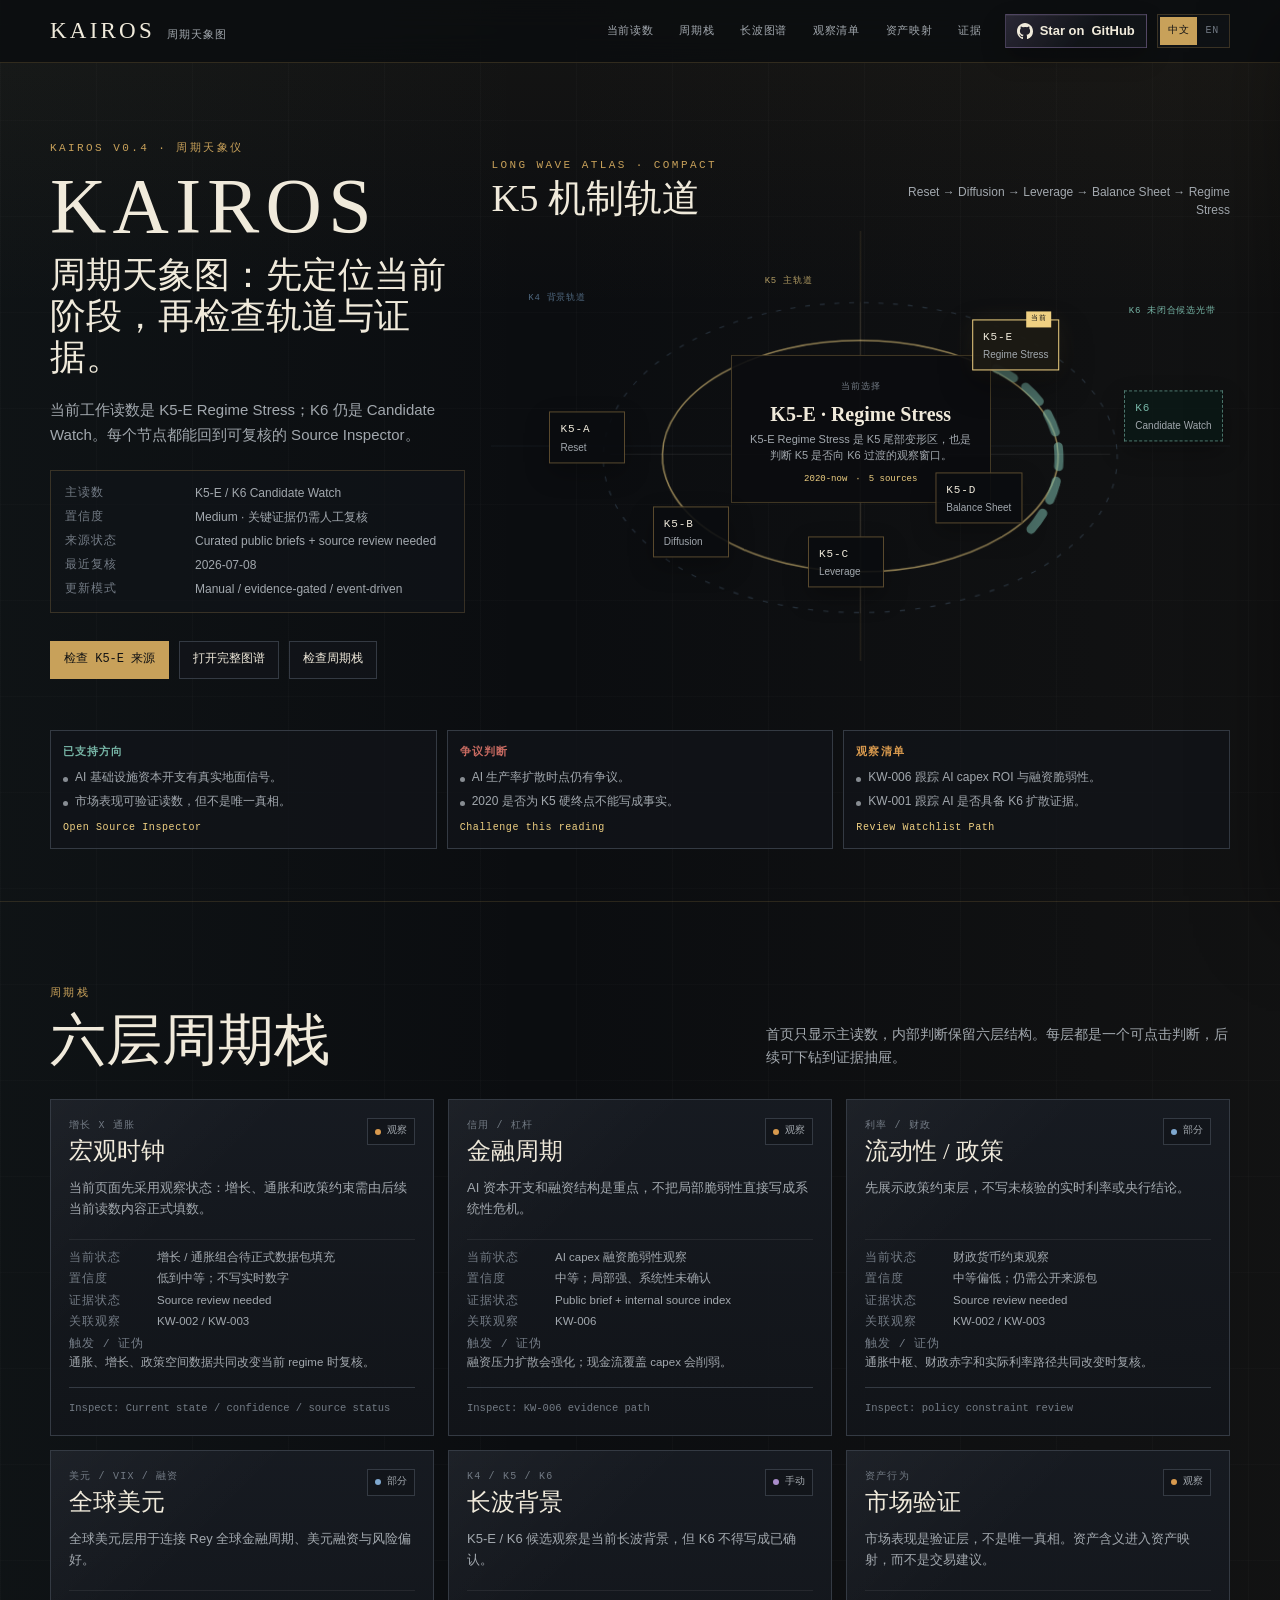
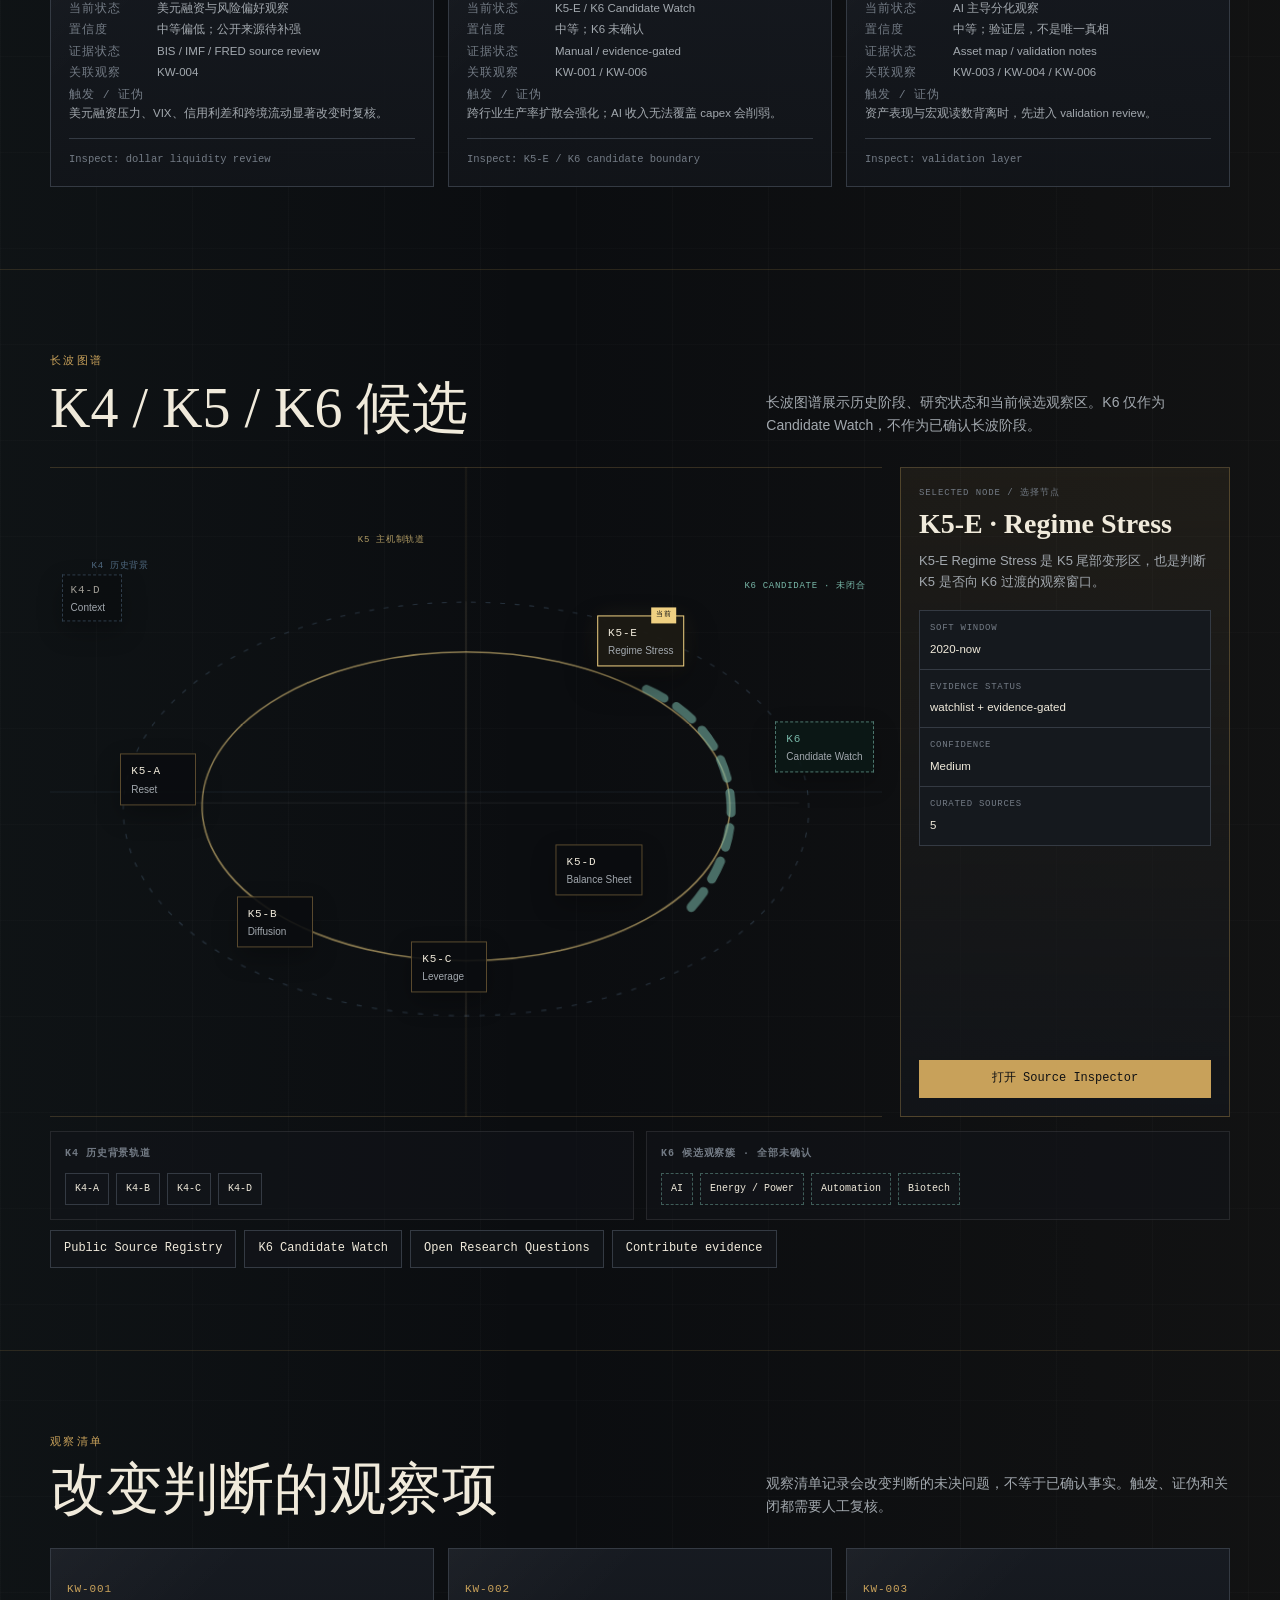
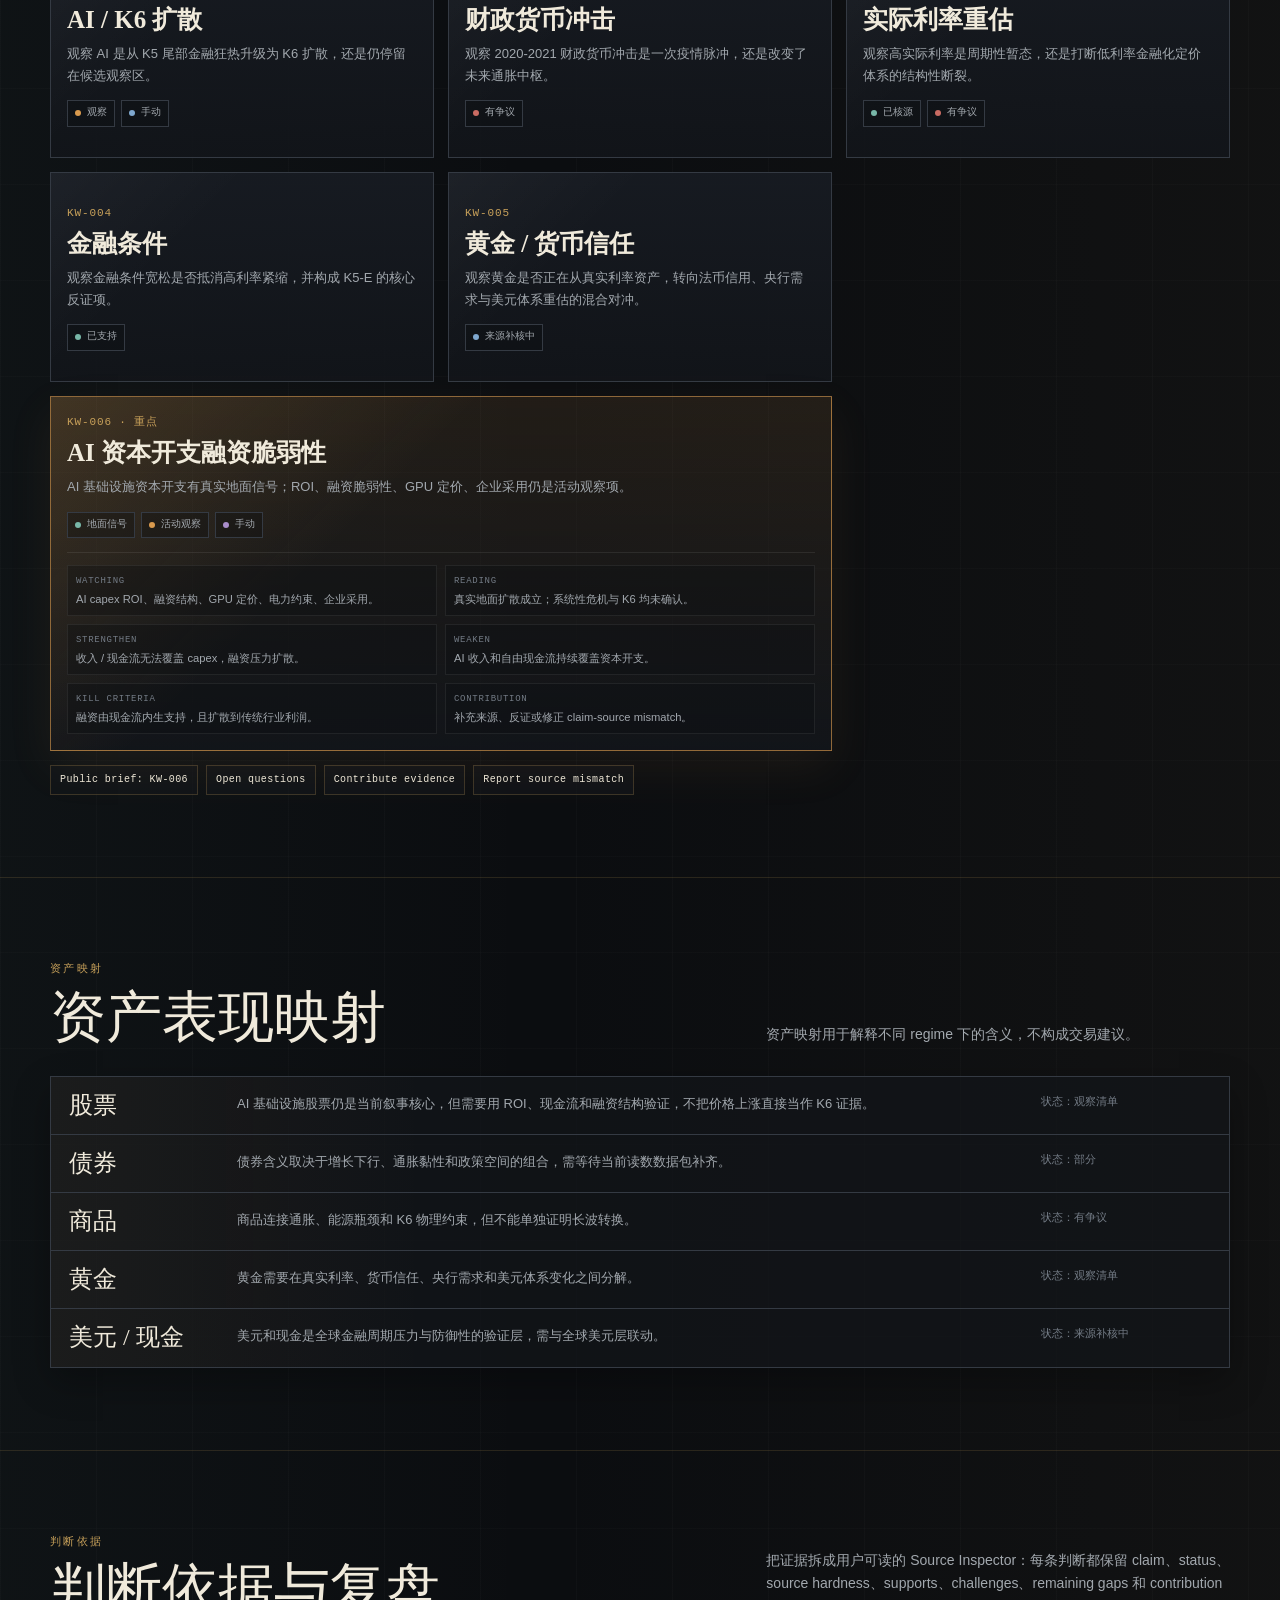
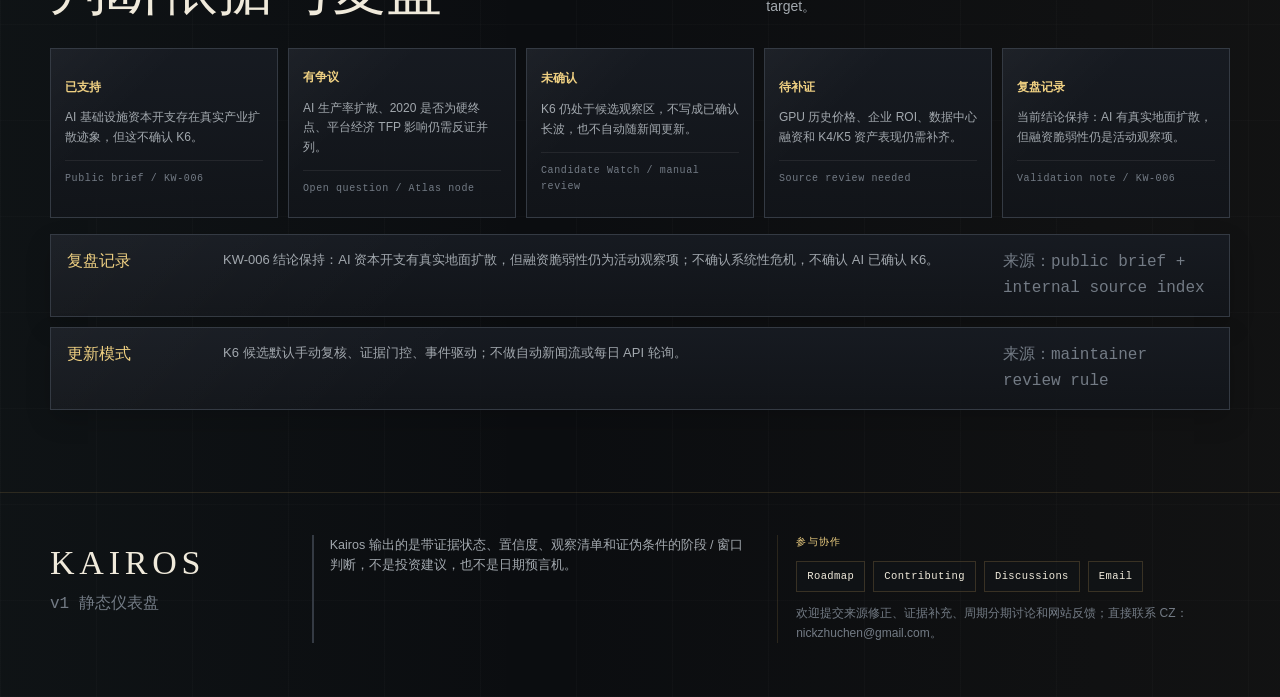
==== commit 4eb1f1d3: "feat: add indexable research pages for seo v0.2" ====
--- a/index.html
+++ b/index.html
@@ -11,9 +11,6 @@
 <meta name="color-scheme" content="dark">
 <meta name="robots" content="index, follow">
 <link rel="canonical" href="https://kairos-atlas.com/">
-<link rel="alternate" hreflang="zh-CN" href="https://kairos-atlas.com/">
-<link rel="alternate" hreflang="en" href="https://kairos-atlas.com/?lang=en">
-<link rel="alternate" hreflang="x-default" href="https://kairos-atlas.com/">
 <meta property="og:title" content="Kairos · 周期天象图 | Macro Cycle Observatory">
 <meta property="og:description" content="Macro Cycle Observatory for regime readings, Long Wave Atlas, Watchlist, and evidence-gated validation.">
 <meta property="og:type" content="website">
@@ -50,7 +47,8 @@
       "inLanguage": [
         "zh-CN",
         "en"
-      ]
+      ],
+      "sameAs": "https://github.com/nickzhuchen66/kairos-atlas"
     },
     {
       "@type": "CreativeWork",
@@ -69,7 +67,8 @@
         "K6 Candidate Watch",
         "evidence-gated validation"
       ],
-      "keywords": "macro cycles, macro regime, Long Wave Atlas, K6 Candidate Watch, evidence-gated research, Kairos Atlas"
+      "keywords": "macro cycles, macro regime, Long Wave Atlas, K6 Candidate Watch, evidence-gated research, Kairos Atlas",
+      "sameAs": "https://github.com/nickzhuchen66/kairos-atlas"
     }
   ]
 }
@@ -1880,31 +1879,106 @@
   }
   @media(max-width:680px){
     .wrap{width:calc(100% - 28px);max-width:1180px}
-    .topbar-inner{align-items:flex-start;flex-direction:column;padding:12px 0}
-    .top-actions{width:100%;align-items:flex-start;flex-direction:column;gap:8px}
-    .utility-actions{width:100%;justify-content:space-between}
-    .github-link{min-height:32px;padding:7px 10px;font-size:12px}
+    .topbar-inner{
+      display:grid;
+      grid-template-columns:minmax(0,1fr) auto;
+      gap:8px 10px;
+      align-items:center;
+      padding:10px 0;
+    }
+    .brand{
+      min-width:0;
+      flex-direction:column;
+      align-items:flex-start;
+      gap:1px;
+    }
+    .brand-name{font-size:21px;line-height:1.05}
+    .brand-sub{
+      max-width:120px;
+      color:var(--quiet);
+      font-size:9px!important;
+      line-height:1.2;
+      letter-spacing:.04em!important;
+      white-space:normal;
+      overflow-wrap:normal;
+    }
+    .top-actions{display:contents}
+    .utility-actions{
+      grid-column:2;
+      grid-row:1;
+      width:auto;
+      justify-content:flex-end;
+      gap:6px;
+    }
+    .github-link{min-height:30px;padding:6px 8px;font-size:11px}
     .github-word-star{display:none}
-    nav{width:100%}
-    .hero{padding-top:34px;overflow:visible}
+    .lang-btn{padding:5px 6px}
+    nav{
+      grid-column:1 / -1;
+      grid-row:2;
+      width:100%;
+      display:grid;
+      grid-template-columns:repeat(3,minmax(0,1fr));
+      gap:2px;
+      overflow:visible;
+    }
+    .nav-link{
+      min-width:0;
+      padding:6px 2px;
+      font-size:9px;
+      letter-spacing:.02em;
+      line-height:1.2;
+      text-align:center;
+    }
+    .hero{
+      grid-template-columns:minmax(0,1fr);
+      gap:0;
+      padding-top:22px;
+      overflow:visible;
+    }
+    .hero-intro{display:contents}
     .hero-intro,.hero-title,.hero-copy,.reading-summary,.hero-actions{
       width:100%;
       max-width:100%;
       min-width:0;
     }
-    h1{font-size:clamp(42px,16vw,62px)}
-    .hero-title{font-size:22px;max-width:100%;overflow-wrap:break-word}
-    .hero-copy{max-width:100%;overflow-wrap:break-word}
+    .hero-intro > .eyebrow{order:1}
+    h1{order:2;margin:10px 0 12px;font-size:46px}
+    .hero-title{order:3;margin-bottom:12px;font-size:21px;max-width:100%;overflow-wrap:break-word}
+    .hero-copy{order:4;max-width:100%;font-size:13.5px;line-height:1.55;overflow-wrap:break-word}
     html[lang="en"] .hero-title{
-      font-size:22px;
-      width:min(320px, calc(100vw - 28px))!important;
-      max-width:min(320px, calc(100vw - 28px))!important;
-      line-height:1.18;
+      font-size:20px;
+      width:100%!important;
+      max-width:100%!important;
+      line-height:1.16;
     }
-    html[lang="en"] .hero-copy{max-width:calc(100vw - 28px)}
-    .hero-actions{display:grid;grid-template-columns:1fr;gap:9px}
-    .btn{width:100%;justify-content:flex-start}
-    .reading-summary{max-width:100%}
+    html[lang="en"] .hero-copy{max-width:100%}
+    .reading-summary{display:contents}
+    .reading-summary-row{
+      min-width:0;
+      grid-template-columns:92px minmax(0,1fr)!important;
+      gap:10px;
+    }
+    .summary-primary{
+      order:5;
+      margin-top:14px;
+      padding:10px 12px;
+      border:1px solid rgba(200,161,90,.26);
+      background:rgba(18,21,26,.56);
+    }
+    .summary-secondary{
+      order:9;
+      padding:8px 10px;
+      border-left:1px solid rgba(200,161,90,.18);
+      border-right:1px solid rgba(200,161,90,.18);
+      background:rgba(18,21,26,.34);
+    }
+    .summary-details-start{margin-top:14px;border-top:1px solid rgba(200,161,90,.18)}
+    .summary-details-end{border-bottom:1px solid rgba(200,161,90,.18)}
+    .hero-actions{display:contents}
+    .hero-actions .btn{width:100%;justify-content:flex-start}
+    .hero-actions .primary{order:6;margin-top:12px}
+    .hero-actions .btn:not(.primary){order:8;margin-top:8px}
     .dashboard{padding:18px}
     .dashboard,.orbital{width:100%;max-width:100%}
     .instrument-strip,.watch-path{grid-template-columns:1fr;gap:7px}
@@ -1922,27 +1996,28 @@
     .dash-head{display:block}
     .status-block{text-align:left;margin-top:14px}
     .status-line{grid-template-columns:72px 1fr}
-    .reading-summary-row,.phase-meta div{grid-template-columns:1fr}
+    .phase-meta div{grid-template-columns:1fr}
     .inspector-grid{grid-template-columns:1fr}
     .scanline::before{display:none}
-    .hero-atlas{min-height:auto;padding:16px 0 0}
-    .instrument-heading{align-items:flex-start;flex-direction:column;gap:8px}
-    .instrument-heading p{text-align:left;max-width:none}
+    .hero-atlas{order:7;min-height:auto;padding:14px 0 0}
+    .instrument-heading{align-items:flex-start;flex-direction:column;gap:5px;margin-bottom:8px}
+    .instrument-heading h2{font-size:24px}
+    .instrument-heading p{max-width:none;text-align:left;font-size:10px;line-height:1.4}
     .compact-orbital,.full-orbital{display:none}
     .hero-phase-timeline,.mobile-phase-timeline{
       display:grid;
-      gap:8px;
+      gap:6px;
     }
     .phase-node{
       position:relative;
       width:100%;
       min-width:0;
-      min-height:54px;
+      min-height:48px;
       display:grid;
       grid-template-columns:58px minmax(0,1fr);
       gap:10px;
       align-items:center;
-      padding:10px 12px 10px 42px;
+      padding:8px 10px 8px 40px;
       border:1px solid rgba(200,161,90,.24);
       background:rgba(18,21,26,.74);
       color:var(--ink);
@@ -1952,7 +2027,7 @@
     .phase-node::before{
       content:"";
       position:absolute;
-      left:17px;
+      left:16px;
       top:50%;
       width:10px;
       height:10px;
@@ -1976,6 +2051,7 @@
     .phase-node.candidate .node-code{color:var(--regime-candidate)}
     .context-strips{grid-template-columns:minmax(0,1fr)}
     .selected-readout{min-height:0}
+    .hero-proof-strip{order:10}
   }
   @media(prefers-reduced-motion:reduce){
     html{scroll-behavior:auto}
@@ -1994,15 +2070,15 @@
 <body>
   <div class="topbar">
     <div class="wrap topbar-inner">
-      <a class="brand" href="#home" aria-label="Kairos 首页">
+      <a class="brand" href="/" aria-label="Kairos 首页">
         <span class="brand-name">Kairos</span>
         <span class="brand-sub">周期天象图</span>
       </a>
       <div class="top-actions">
         <nav aria-label="Kairos 分区">
-          <a class="nav-link" href="#reading">当前读数</a>
+          <a class="nav-link" href="/current-regime/">当前读数</a>
           <a class="nav-link" href="#stack">周期栈</a>
-          <a class="nav-link" href="#atlas">长波图谱</a>
+          <a class="nav-link" href="/long-wave-atlas/">长波图谱</a>
           <a class="nav-link" href="#watchlist">观察清单</a>
           <a class="nav-link" href="#assets">资产映射</a>
           <a class="nav-link" href="#evidence">证据</a>
@@ -2032,11 +2108,11 @@
         <p class="hero-title" data-zh="周期天象图：先定位当前阶段，再检查轨道与证据。" data-en="Macro Cycle Observatory: locate the current phase, then inspect its orbit and evidence.">周期天象图：先定位当前阶段，再检查轨道与证据。</p>
         <p class="hero-copy" data-zh="当前工作读数是 K5-E Regime Stress；K6 仍是 Candidate Watch。每个节点都能回到可复核的 Source Inspector。" data-en="The current working reading is K5-E Regime Stress; K6 remains Candidate Watch. Every node leads back to a reviewable Source Inspector.">当前工作读数是 K5-E Regime Stress；K6 仍是 Candidate Watch。每个节点都能回到可复核的 Source Inspector。</p>
         <div class="reading-summary" aria-label="当前读数摘要">
-          <div class="reading-summary-row"><span>主读数</span><span>K5-E / K6 Candidate Watch</span></div>
-          <div class="reading-summary-row"><span>置信度</span><span>Medium · 关键证据仍需人工复核</span></div>
-          <div class="reading-summary-row"><span>来源状态</span><span>Curated public briefs + source review needed</span></div>
-          <div class="reading-summary-row"><span>最近复核</span><span>2026-07-08</span></div>
-          <div class="reading-summary-row"><span>更新模式</span><span>Manual / evidence-gated / event-driven</span></div>
+          <div class="reading-summary-row summary-primary"><span>主读数</span><span>K5-E / K6 Candidate Watch</span></div>
+          <div class="reading-summary-row summary-secondary summary-details-start"><span>置信度</span><span>Medium · 关键证据仍需人工复核</span></div>
+          <div class="reading-summary-row summary-secondary"><span>来源状态</span><span>Curated public briefs + source review needed</span></div>
+          <div class="reading-summary-row summary-secondary"><span>最近复核</span><span>2026-07-08</span></div>
+          <div class="reading-summary-row summary-secondary summary-details-end"><span>更新模式</span><span>Manual / evidence-gated / event-driven</span></div>
         </div>
         <div class="hero-actions">
           <button class="btn primary js-open" type="button" data-title="K5-E 财政货币冲击 / AI 作为 K6 候选" data-kind="k5e" data-zh="检查 K5-E 来源" data-en="Inspect K5-E sources">检查 K5-E 来源</button>
@@ -2293,7 +2369,8 @@
           </div>
         </div>
         <div class="atlas-public-links">
-          <a class="btn" href="research/sources/public_source_registry.md" data-zh="Public Source Registry" data-en="Public Source Registry">Public Source Registry</a>
+          <a class="btn" href="/research/source-registry/" data-zh="Public Source Registry" data-en="Public Source Registry">Public Source Registry</a>
+          <a class="btn" href="/research/k6-candidate-watch/" data-zh="K6 Candidate Watch" data-en="K6 Candidate Watch">K6 Candidate Watch</a>
           <a class="btn" href="research/OPEN_QUESTIONS.md" data-zh="Open Research Questions" data-en="Open Research Questions">Open Research Questions</a>
           <a class="btn" href="https://github.com/nickzhuchen66/kairos-atlas/issues/new/choose" target="_blank" rel="noopener noreferrer" data-zh="Contribute evidence" data-en="Contribute evidence">Contribute evidence</a>
         </div>
@@ -2539,7 +2616,7 @@
           </button>
         </div>
         <div class="contribution-links" aria-label="公开贡献入口">
-          <a class="contribution-link" href="research/KW-006_AI_Capex_Financing_Fragility.md">Public brief: KW-006</a>
+          <a class="contribution-link" href="/research/ai-capex-financing-fragility/">Public brief: KW-006</a>
           <a class="contribution-link" href="research/OPEN_QUESTIONS.md">Open questions</a>
           <a class="contribution-link" href="https://github.com/nickzhuchen66/kairos-atlas/issues/new/choose" target="_blank" rel="noopener noreferrer">Contribute evidence</a>
           <a class="contribution-link" href="https://github.com/nickzhuchen66/kairos-atlas/issues/new/choose" target="_blank" rel="noopener noreferrer">Report source mismatch</a>
@@ -2653,7 +2730,7 @@
             <li>K5-E Regime Stress · 2020-now</li>
             <li>K6 Candidate Watch · unconfirmed / manual / evidence-gated / event-driven</li>
           </ol>
-          <p><a href="research/sources/public_source_registry.md">Public Curated Source Registry</a></p>
+          <p><a href="/research/source-registry/">Public Curated Source Registry</a></p>
         </div>
       </section>
     </noscript>
@@ -3089,7 +3166,7 @@
       related: ["public ground-signal cross-check", "KW-006"],
       relatedWatchlist: "KW-006",
       relatedAtlas: "K5-E / K6 Candidate Watch",
-      relatedBrief: "research/KW-006_AI_Capex_Financing_Fragility.md",
+      relatedBrief: "/research/ai-capex-financing-fragility/",
       contribution: "补充企业 ROI、现金流覆盖、GPU 价格或电力瓶颈的 primary source",
       kill: ["不能由地面信号单独推出确认 K6", "不能写成系统性金融危机"]
     },
@@ -3182,12 +3259,12 @@
     k4b: {summary:"K4-B 可展示骨架，但资产表现和产业扩散数据不足。", evidence:["战后重建、资本管制、美元短缺、欧洲复兴。"], gaps:["马歇尔计划细节","战后债务压制","股票恢复与利率管制"]},
     k4c: {summary:"K4-C 是有争议 / 来源补核中节点。", evidence:["Triffin dilemma、黄金池、美元外部负债、资本管制。"], gaps:["1950s-1960s 可比资产表现","Bretton Woods 稳定机制争议"]},
     k4d: {summary:"K4-D 是优先补详细节点，连接通胀状态到 K5 金融化起点。", evidence:["Nixon shock、1970s inflation、oil shocks、Volcker disinflation。"], gaps:["Volcker 相关来源补核","1970s 资产行为定量化"]},
-    k5a: {title:"K5-A · Reset", window:"1979/82-1991", mechanism:"Reset", confidence:"Medium", claim:"K5-A 是 K5 的制度重置期：去通胀、美元协调和金融化起点共同替代 K4-D 滞胀框架。", summary:"K5-A Reset 将 K4-D 的美元-黄金断裂与滞胀，切换为强美元、去通胀、利率下行和金融化资产定价的起点。", evidence:["Fed funds 高位与回落、Plaza / Louvre 协调、Latin American debt crisis 和广义美元路径支持 reset 框架。","资产行为方向：美债收益率长期下行起点较清晰，美元先强后政策协调回调。"], challenges:["1979、1982 或整个 1979/82 transition window 都不能写成机械硬起点。","强美元不是债务危机唯一原因；金融化也不是突然从零开始。"], gaps:["REPAIR-007：股票、黄金和债券 total-return 口径仍需统一。","1980s 金融化起点与加速点的证据卡仍需细化。"], status:"supported + contested soft boundary", hardness:"primary data + official archive + high-quality secondary", relatedWatchlist:"K5 periodization / source correction", relatedAtlas:"K5-A Reset", relatedBrief:"research/sources/public_source_registry.md", contribution:"补充 1980s 资产 total-return、金融自由化证据或 K5-A 起点反证", kill:["Plaza / Louvre 方向不得写反","1982 不得写成机械起点","金融化不得写成突然从零开始"]},
+    k5a: {title:"K5-A · Reset", window:"1979/82-1991", mechanism:"Reset", confidence:"Medium", claim:"K5-A 是 K5 的制度重置期：去通胀、美元协调和金融化起点共同替代 K4-D 滞胀框架。", summary:"K5-A Reset 将 K4-D 的美元-黄金断裂与滞胀，切换为强美元、去通胀、利率下行和金融化资产定价的起点。", evidence:["Fed funds 高位与回落、Plaza / Louvre 协调、Latin American debt crisis 和广义美元路径支持 reset 框架。","资产行为方向：美债收益率长期下行起点较清晰，美元先强后政策协调回调。"], challenges:["1979、1982 或整个 1979/82 transition window 都不能写成机械硬起点。","强美元不是债务危机唯一原因；金融化也不是突然从零开始。"], gaps:["REPAIR-007：股票、黄金和债券 total-return 口径仍需统一。","1980s 金融化起点与加速点的证据卡仍需细化。"], status:"supported + contested soft boundary", hardness:"primary data + official archive + high-quality secondary", relatedWatchlist:"K5 periodization / source correction", relatedAtlas:"K5-A Reset", relatedBrief:"/research/source-registry/", contribution:"补充 1980s 资产 total-return、金融自由化证据或 K5-A 起点反证", kill:["Plaza / Louvre 方向不得写反","1982 不得写成机械起点","金融化不得写成突然从零开始"]},
     k5b: {title:"K5-B · Diffusion", window:"1991-2000 core / 2000-2004 transition", mechanism:"Diffusion", confidence:"Medium", claim:"K5-B 是 K5 的扩散与稳定繁荣窗口：全球化、ICT diffusion 和 Great Moderation 共同释放 K5 红利。", summary:"K5-B Diffusion 展示技术-制度红利释放，但它不是新 K-wave 起点；2000-2004 仍应作为 transition corridor 观察。", evidence:["NBER recession chronology 支持 1990-91 后长扩张锚点。","Great Moderation、ICT productivity acceleration、trade % GDP 上升和 Greenspan irrational exuberance 支持扩散与估值繁荣框架。"], challenges:["Great Moderation 成因存在政策、结构变化和 good luck 争议。","ICT 是否足以构成新长波、强美元与商品弱势的精确因果仍未定。"], gaps:["REPAIR-002 / REPAIR-003：DXY、Nasdaq、黄金和 dot-com 资产表现仍需硬来源。","REPAIR-005 / REPAIR-006：NAFTA / WTO / EM crises 仍需官方 source package。"], status:"supported + contested mixed", hardness:"official chronology + central-bank speeches + official multilateral data + academic paper", relatedWatchlist:"AI diffusion analogy / K5-B transition corridor", relatedAtlas:"K5-B Diffusion", relatedBrief:"research/OPEN_QUESTIONS.md", contribution:"补充 ICT productivity、trade globalization 或 2000-2004 transition 反证", kill:["不得把 Great Moderation 写成央行能力的单一胜利","不得把 2000 写成 K5 结束"]},
-    k5c: {title:"K5-C · Leverage", window:"2004-2008", mechanism:"Leverage", confidence:"Medium", claim:"K5-C 是 K5 的杠杆错觉期：住房信用、证券化、全球失衡和美元杠杆共同放大私人信用机器。", summary:"K5-C Leverage 从 K5-B 的技术与全球化红利，转入不可持续的信用扩张、住房泡沫和全球失衡。", evidence:["Bernanke global saving glut、global imbalances、NY Fed saving / banking glut、Fed crisis response 和 WTI oil data 支持信用与流动性压力框架。","2007-08 流动性工具是从私人信用断裂走向公共资产负债表接管的桥。"], challenges:["China-WTO 不能写成单一主因；global saving glut 也不是唯一解释。","2004 SEC 净资本规则、ABCP 总量和 Eurodollar 总量仍需补证。"], gaps:["REPAIR-004：ABCP / shadow banking 直接数据仍需修复。","REPAIR-005 / REPAIR-006：China-WTO 与 EM crises source package 仍需补强。"], status:"supported + source repair needed", hardness:"central-bank speeches + central-bank research + official policy source + official data", relatedWatchlist:"KW-006 financing-fragility analogy", relatedAtlas:"K5-C Leverage", relatedBrief:"research/KW-006_AI_Capex_Financing_Fragility.md", contribution:"补充 ABCP、shadow banking、housing credit 或 global imbalances 的 direct source", kill:["不做中国责任论","不把模型估计写成直接事实","不把储蓄过剩写成唯一原因"]},
+    k5c: {title:"K5-C · Leverage", window:"2004-2008", mechanism:"Leverage", confidence:"Medium", claim:"K5-C 是 K5 的杠杆错觉期：住房信用、证券化、全球失衡和美元杠杆共同放大私人信用机器。", summary:"K5-C Leverage 从 K5-B 的技术与全球化红利，转入不可持续的信用扩张、住房泡沫和全球失衡。", evidence:["Bernanke global saving glut、global imbalances、NY Fed saving / banking glut、Fed crisis response 和 WTI oil data 支持信用与流动性压力框架。","2007-08 流动性工具是从私人信用断裂走向公共资产负债表接管的桥。"], challenges:["China-WTO 不能写成单一主因；global saving glut 也不是唯一解释。","2004 SEC 净资本规则、ABCP 总量和 Eurodollar 总量仍需补证。"], gaps:["REPAIR-004：ABCP / shadow banking 直接数据仍需修复。","REPAIR-005 / REPAIR-006：China-WTO 与 EM crises source package 仍需补强。"], status:"supported + source repair needed", hardness:"central-bank speeches + central-bank research + official policy source + official data", relatedWatchlist:"KW-006 financing-fragility analogy", relatedAtlas:"K5-C Leverage", relatedBrief:"/research/ai-capex-financing-fragility/", contribution:"补充 ABCP、shadow banking、housing credit 或 global imbalances 的 direct source", kill:["不做中国责任论","不把模型估计写成直接事实","不把储蓄过剩写成唯一原因"]},
     k5d: {title:"K5-D · Balance Sheet", window:"2008-2020", mechanism:"Balance Sheet", confidence:"Medium", claim:"K5-D 是公共资产负债表接管期：QE、ZLB、低利率、平台经济和资产再通胀共同构成后危机时代。", summary:"K5-D Balance Sheet 表示私人信用泡沫破裂后，周期由央行资产负债表、低贴现率和平台经济集中度维持。", evidence:["Fed balance sheet expansion、S&P 500 price index、10-year Treasury yield 和 federal deficit data 支持 QE / low-rate balance-sheet era 框架。","2008 后资产再通胀和久期资产重估是理解当前高利率反转的基准。"], challenges:["平台经济是否显著提升宏观 TFP 仍有争议。","长期停滞、全球储蓄过剩和低利率资产表现之间的解释权重仍需分解。"], gaps:["REPAIR-007：S&P 500 price index 不是 total return；10Y yield 也不是债券 total return。","平台经济与宏观 TFP 的 source-backed counterevidence 仍需整理。"], status:"supported + contested TFP", hardness:"official data + market data + source review", relatedWatchlist:"platform productivity / low-rate regime reversal", relatedAtlas:"K5-D Balance Sheet", relatedBrief:"research/OPEN_QUESTIONS.md", contribution:"补充平台经济 TFP、资产 total-return 或 QE transmission 证据", kill:["不得把平台经济写成 confirmed K6","不得把低利率资产表现等同于实体生产率复兴"]},
-    k5e: {title:"K5-E · Regime Stress", window:"2020-now", mechanism:"Regime Stress", confidence:"Medium", claim:"K5-E 是当前主读数所在阶段：财政货币冲击、通胀回归、高利率和宽金融条件并存；AI 只能作为 K6 Candidate Watch。", summary:"K5-E Regime Stress 是 K5 尾部变形区，也是判断 K5 是否向 K6 过渡的观察窗口。", evidence:["CBO fiscal shock、NFCI、real-rate / HY spread 数据支持 regime tension。","Census AI adoption、IEA electricity、NBER AI productivity papers 与 KW-006 source set 支持 K6 Candidate Watch，但不确认 K6。"], challenges:["财政主导是否成为长期 regime、高实际利率下股票和黄金同涨主因、AI 是否能形成广泛生产率扩散仍有争议。","若 capex ROI 弱化或采用停滞，AI 更像 K5 late-cycle overbuild。"], gaps:["AI adoption / ROI、传统行业利润池迁移、生产率扩散仍需持续补证。","黄金、央行买金、跨资产 total-return 和电力约束仍有 source-repair 项。"], status:"watchlist + evidence-gated", hardness:"official fiscal data + market data + public brief + source review", relatedWatchlist:"KW-001 / KW-006", relatedAtlas:"K5-E Regime Stress / K6 Candidate Watch", relatedBrief:"research/KW-001_AI_as_K6_Candidate.md / research/KW-006_AI_Capex_Financing_Fragility.md", contribution:"补充 AI diffusion、capex ROI、power-grid bottleneck 或 fiscal-monetary shock 反证", kill:["AI 不是 confirmed K6","K6 不是 confirmed","Watchlist 不是 confirmed fact","K6 不自动随新闻更新"]},
-    k6ai: {title:"K6 · Candidate Watch", window:"unconfirmed transition watch", mechanism:"Candidate Watch", confidence:"Manual review", candidate:true, claim:"AI 是 K6 Candidate Watch，不是 confirmed K6。", summary:"AI 是当前最重要的 K6 Candidate Watch，但仍不能确认 K6。", evidence:["KW-006 / public brief 支持 AI 基础设施资本开支存在真实地面信号。"], challenges:["企业 ROI、跨行业生产率和传统行业利润池迁移仍未确认。"], gaps:["跨行业生产率扩散","企业 ROI","传统行业利润池迁移"], status:"候选观察 / 未确认", hardness:"部分核验 / 证据门控", relatedWatchlist:"KW-001 / KW-006", relatedAtlas:"K6 Candidate Watch", relatedBrief:"research/KW-001_AI_as_K6_Candidate.md", contribution:"提交 AI adoption / productivity diffusion 的 primary source", kill:["AI 采用停留在少数行业或浅层功能","AI 收入无法覆盖资本开支和折旧压力"]},
+    k5e: {title:"K5-E · Regime Stress", window:"2020-now", mechanism:"Regime Stress", confidence:"Medium", claim:"K5-E 是当前主读数所在阶段：财政货币冲击、通胀回归、高利率和宽金融条件并存；AI 只能作为 K6 Candidate Watch。", summary:"K5-E Regime Stress 是 K5 尾部变形区，也是判断 K5 是否向 K6 过渡的观察窗口。", evidence:["CBO fiscal shock、NFCI、real-rate / HY spread 数据支持 regime tension。","Census AI adoption、IEA electricity、NBER AI productivity papers 与 KW-006 source set 支持 K6 Candidate Watch，但不确认 K6。"], challenges:["财政主导是否成为长期 regime、高实际利率下股票和黄金同涨主因、AI 是否能形成广泛生产率扩散仍有争议。","若 capex ROI 弱化或采用停滞，AI 更像 K5 late-cycle overbuild。"], gaps:["AI adoption / ROI、传统行业利润池迁移、生产率扩散仍需持续补证。","黄金、央行买金、跨资产 total-return 和电力约束仍有 source-repair 项。"], status:"watchlist + evidence-gated", hardness:"official fiscal data + market data + public brief + source review", relatedWatchlist:"KW-001 / KW-006", relatedAtlas:"K5-E Regime Stress / K6 Candidate Watch", relatedBrief:"/research/k6-candidate-watch/ / /research/ai-capex-financing-fragility/", contribution:"补充 AI diffusion、capex ROI、power-grid bottleneck 或 fiscal-monetary shock 反证", kill:["AI 不是 confirmed K6","K6 不是 confirmed","Watchlist 不是 confirmed fact","K6 不自动随新闻更新"]},
+    k6ai: {title:"K6 · Candidate Watch", window:"unconfirmed transition watch", mechanism:"Candidate Watch", confidence:"Manual review", candidate:true, claim:"AI 是 K6 Candidate Watch，不是 confirmed K6。", summary:"AI 是当前最重要的 K6 Candidate Watch，但仍不能确认 K6。", evidence:["KW-006 / public brief 支持 AI 基础设施资本开支存在真实地面信号。"], challenges:["企业 ROI、跨行业生产率和传统行业利润池迁移仍未确认。"], gaps:["跨行业生产率扩散","企业 ROI","传统行业利润池迁移"], status:"候选观察 / 未确认", hardness:"部分核验 / 证据门控", relatedWatchlist:"KW-001 / KW-006", relatedAtlas:"K6 Candidate Watch", relatedBrief:"/research/k6-candidate-watch/", contribution:"提交 AI adoption / productivity diffusion 的 primary source", kill:["AI 采用停留在少数行业或浅层功能","AI 收入无法覆盖资本开支和折旧压力"]},
     k6energy: {summary:"能源与电力约束是 K6 Candidate 的物理约束观察项，不是独立确认条件。", evidence:["数据中心、电网和电力设备地面信号可作为观察入口。"], gaps:["NERC 完整警报","电网投资与瓶颈数据","能源密度约束"], status:"候选观察 / 未确认", hardness:"来源补核中", relatedWatchlist:"KW-006", relatedAtlas:"K6 Candidate Watch", relatedBrief:"research/OPEN_QUESTIONS.md", kill:["电力瓶颈缓解且不限制 AI 扩散","能源约束不能解释资本开支路径"]},
     k6auto: {summary:"自动化 / 机器人需要证明它从软件效率扩展到实体生产和服务流程。", evidence:["当前页面仅作为候选观察，不写成已支持结论。"], gaps:["机器人采用率","单位经济性","跨行业劳动生产率"], status:"候选观察 / 未确认", hardness:"待补证", related:["K6 Candidate Watch"], kill:["自动化仍停留在局部场景","生产率和利润池迁移缺乏证据"]},
     k6bio: {summary:"生物技术暂列 K6 Candidate 观察项，需要更强的生产率和资本形成证据。", evidence:["当前仅保留为候选方向，不进入已支持判断。"], gaps:["产业化速度","资本形成强度","生产率影响"], status:"候选观察 / 未确认", hardness:"待补证", related:["K6 Candidate Watch"], kill:["技术进展不能形成广泛资本开支或生产率扩散"]},
@@ -3196,7 +3273,7 @@
     kw3: {summary:"KW-003 观察高实际利率是否永久打断低利率资产定价体系。", evidence:["FRED DFII10 已核源。","NFCI 宽松状态可作为反证。"], gaps:["2020-now 股债商品黄金总回报数据源","长久期资产验证","信用再融资压力"], status:"活动 / 已支持但有争议", hardness:"FRED 已核源；资产总回报来源待补", related:["资产映射","当前读数"], kill:["Fed 被迫重新大幅降息","实际利率回到接近 0 或负值","长久期资产重新全面占优"]},
     kw4: {summary:"KW-004 观察金融条件宽松是否抵消高利率紧缩。", evidence:["FRED NFCI notes 明确负值代表金融条件较平均更宽松。","FRED BAMLH0A0HYM2 可观察高收益信用利差。"], gaps:["私人信贷资金流向","C&I loans","违约或流动性压力证据"], status:"活动 / 已支持", hardness:"FRED 已核源", related:["金融周期","当前读数"], kill:["NFCI 转正","HY spreads 快速上行","私人信贷出现违约或流动性压力"]},
     kw5: {summary:"KW-005 观察黄金是否从真实利率资产转向法币信用对冲资产。", evidence:["当前方向值得观察，但黄金数据直接来源仍在补核中。"], gaps:["FRED / LBMA / World Gold Council 直接来源","央行买金","ETF flows"], status:"观察中 / 来源补核中", hardness:"来源补核中", related:["资产映射","长波图谱"], kill:["实际利率上行重新压制黄金","央行买入放缓","美元信用疑虑缓和"]},
-    kw6: {claim:"AI capex financing fragility 是活动观察项；不确认系统性危机，也不确认 AI 为 K6。", summary:"KW-006 是当前重点：AI 资本开支有真实地面信号，但融资脆弱性仍是活动观察项。", evidence:["公开 brief 记录 AI 基础设施资本开支、GPU 定价、数据中心融资和企业采用的初始路径。","当前支持真实地面扩散，不支持系统性危机 confirmed。"], challenges:["若 AI 收入、自由现金流和内部融资持续覆盖资本开支，融资脆弱性会被削弱。","若传统行业采用和利润迁移扩大，K6 Candidate 会被强化但仍需复核。"], gaps:["GPU 历史价格","企业采用 / ROI","NERC 完整警报","Equinix 直接来源","WoodMac 变压器交付周期"], status:"活动观察项 / 部分已核源", hardness:"public brief + internal source index；仍有来源补核", relatedWatchlist:"KW-006", relatedAtlas:"K5-E / K6 Candidate Watch", relatedBrief:"research/KW-006_AI_Capex_Financing_Fragility.md", contribution:"提交 evidence contribution、source correction 或 counterevidence", kill:["AI 收入和自由现金流能持续覆盖资本开支","融资结构主要由现金流内生支持","资本开支扩散到传统行业并带来利润提升"]},
+    kw6: {claim:"AI capex financing fragility 是活动观察项；不确认系统性危机，也不确认 AI 为 K6。", summary:"KW-006 是当前重点：AI 资本开支有真实地面信号，但融资脆弱性仍是活动观察项。", evidence:["公开 brief 记录 AI 基础设施资本开支、GPU 定价、数据中心融资和企业采用的初始路径。","当前支持真实地面扩散，不支持系统性危机 confirmed。"], challenges:["若 AI 收入、自由现金流和内部融资持续覆盖资本开支，融资脆弱性会被削弱。","若传统行业采用和利润迁移扩大，K6 Candidate 会被强化但仍需复核。"], gaps:["GPU 历史价格","企业采用 / ROI","NERC 完整警报","Equinix 直接来源","WoodMac 变压器交付周期"], status:"活动观察项 / 部分已核源", hardness:"public brief + internal source index；仍有来源补核", relatedWatchlist:"KW-006", relatedAtlas:"K5-E / K6 Candidate Watch", relatedBrief:"/research/ai-capex-financing-fragility/", contribution:"提交 evidence contribution、source correction 或 counterevidence", kill:["AI 收入和自由现金流能持续覆盖资本开支","融资结构主要由现金流内生支持","资本开支扩散到传统行业并带来利润提升"]},
     ep1: {summary:"KW-006 public source index is retained as a traceability layer.", evidence:["It tracks AI capex, cash flow, commitments, leases, debt, and financing fragility at a curated level."], gaps:["Keep public claims synced with reviewed source notes"]},
     ep2: {summary:"CoreWeave remains one watch example, not a proxy for the whole AI cycle.", evidence:["Revenue, backlog, interest expense, debt maturity, and lease exposure are relevant watch fields."], gaps:["Quarterly updates against GPU pricing / utilization"]},
     ep3: {summary:"GPU cloud market pricing remains a source-review gap.", evidence:["Public listed-price baselines can support the initial observation."], gaps:["Historical transaction prices, availability, utilization, and provider margins"]},
@@ -3215,7 +3292,7 @@
       hardness: "mixed: Evidence Pack cross-check + remaining source review",
       relatedWatchlist: "KW-006",
       relatedAtlas: "K5-E / K6 Candidate Watch",
-      relatedBrief: "research/KW-006_AI_Capex_Financing_Fragility.md",
+      relatedBrief: "/research/ai-capex-financing-fragility/",
       contribution: "Add primary sources for enterprise ROI, cash-flow coverage, GPU pricing, or power bottlenecks",
       kill: ["Ground signals alone cannot confirm K6", "Do not write this as a systemic financial crisis"]
     },
@@ -3308,12 +3385,12 @@
     k4b: {summary:"K4-B can show the skeleton, but asset behavior and industrial diffusion data remain thin.", evidence:["Postwar reconstruction, capital controls, dollar shortage, and European recovery."], gaps:["Marshall Plan details","Postwar debt repression","Equity recovery and rate controls"]},
     k4c: {summary:"K4-C is contested / under source review.", evidence:["Triffin dilemma, gold pool, external dollar liabilities, and capital controls."], gaps:["1950s-1960s comparable asset behavior","Debate over Bretton Woods stability mechanisms"]},
     k4d: {summary:"K4-D is a priority node because it connects inflation regime to the K5 financialization starting point.", evidence:["Nixon shock, 1970s inflation, oil shocks, and Volcker disinflation."], gaps:["Volcker source review","Quantified 1970s asset behavior"]},
-    k5a: {title:"K5-A · Reset", window:"1979/82-1991", mechanism:"Reset", confidence:"Medium", claim:"K5-A is the K5 institutional reset: disinflation, dollar coordination, and financialization replace the K4-D stagflation frame.", summary:"K5-A Reset moves from K4-D dollar-gold rupture and stagflation into strong-dollar disinflation, falling-rate financialization, and a new asset-pricing frame.", evidence:["High and falling fed funds, Plaza / Louvre coordination, the Latin American debt crisis, and broad-dollar movement support the reset frame.","Asset behavior: the long-rate downtrend is clearer; the dollar first strengthened, then entered policy-coordinated adjustment."], challenges:["1979, 1982, or the whole 1979/82 transition window should not be written as a mechanical hard start.","Strong dollar was not the sole debt-crisis cause; financialization did not suddenly start from zero."], gaps:["REPAIR-007: equity, gold, and bond total-return sources still need a unified source base.","The distinction between financialization starting point and acceleration point still needs evidence cards."], status:"supported + contested soft boundary", hardness:"primary data + official archive + high-quality secondary", relatedWatchlist:"K5 periodization / source correction", relatedAtlas:"K5-A Reset", relatedBrief:"research/sources/public_source_registry.md", contribution:"Add 1980s asset total-return, financial-liberalization evidence, or K5-A starting-boundary counterevidence", kill:["Do not reverse Plaza / Louvre direction","Do not write 1982 as a mechanical start","Do not write financialization as suddenly starting from zero"]},
+    k5a: {title:"K5-A · Reset", window:"1979/82-1991", mechanism:"Reset", confidence:"Medium", claim:"K5-A is the K5 institutional reset: disinflation, dollar coordination, and financialization replace the K4-D stagflation frame.", summary:"K5-A Reset moves from K4-D dollar-gold rupture and stagflation into strong-dollar disinflation, falling-rate financialization, and a new asset-pricing frame.", evidence:["High and falling fed funds, Plaza / Louvre coordination, the Latin American debt crisis, and broad-dollar movement support the reset frame.","Asset behavior: the long-rate downtrend is clearer; the dollar first strengthened, then entered policy-coordinated adjustment."], challenges:["1979, 1982, or the whole 1979/82 transition window should not be written as a mechanical hard start.","Strong dollar was not the sole debt-crisis cause; financialization did not suddenly start from zero."], gaps:["REPAIR-007: equity, gold, and bond total-return sources still need a unified source base.","The distinction between financialization starting point and acceleration point still needs evidence cards."], status:"supported + contested soft boundary", hardness:"primary data + official archive + high-quality secondary", relatedWatchlist:"K5 periodization / source correction", relatedAtlas:"K5-A Reset", relatedBrief:"/research/source-registry/", contribution:"Add 1980s asset total-return, financial-liberalization evidence, or K5-A starting-boundary counterevidence", kill:["Do not reverse Plaza / Louvre direction","Do not write 1982 as a mechanical start","Do not write financialization as suddenly starting from zero"]},
     k5b: {title:"K5-B · Diffusion", window:"1991-2000 core / 2000-2004 transition", mechanism:"Diffusion", confidence:"Medium", claim:"K5-B is K5's diffusion and stable prosperity window: globalization, ICT diffusion, and the Great Moderation release K5's technology-institution dividend.", summary:"K5-B Diffusion shows the technology-institution dividend being released, but it is not a new K-wave starting point; 2000-2004 remains a transition corridor.", evidence:["NBER recession chronology anchors the long expansion after 1990-91.","Great Moderation, ICT productivity acceleration, rising trade % GDP, and Greenspan's irrational-exuberance warning support the diffusion and valuation-boom frame."], challenges:["Great Moderation causes remain contested across policy, structural change, and good luck.","Whether ICT was enough to define a new long wave, and the exact dollar / commodity causality, remain open."], gaps:["REPAIR-002 / REPAIR-003: DXY, Nasdaq, gold, and dot-com asset performance still need harder sources.","REPAIR-005 / REPAIR-006: NAFTA / WTO / EM crises need official source packages."], status:"supported + contested mixed", hardness:"official chronology + central-bank speeches + official multilateral data + academic paper", relatedWatchlist:"AI diffusion analogy / K5-B transition corridor", relatedAtlas:"K5-B Diffusion", relatedBrief:"research/OPEN_QUESTIONS.md", contribution:"Add ICT productivity, trade globalization, or 2000-2004 transition counterevidence", kill:["Do not write the Great Moderation as a single central-bank victory","Do not write 2000 as the end of K5"]},
-    k5c: {title:"K5-C · Leverage", window:"2004-2008", mechanism:"Leverage", confidence:"Medium", claim:"K5-C is K5's leverage illusion: housing credit, securitization, global imbalances, and dollar leverage amplify the private-credit machine.", summary:"K5-C Leverage moves from K5-B technology and globalization dividends into unsustainable credit expansion, housing bubbles, and global imbalances.", evidence:["Bernanke's global saving glut, global imbalances, NY Fed saving / banking glut research, Fed crisis response, and WTI oil data support the credit and liquidity-stress frame.","2007-08 liquidity facilities bridge the break in private credit to the public balance-sheet takeover."], challenges:["China-WTO cannot be written as the single cause; the global saving glut is not the only explanation.","The 2004 SEC net capital rule, ABCP totals, and Eurodollar scale still need stronger evidence."], gaps:["REPAIR-004: ABCP / shadow-banking direct data still needs repair.","REPAIR-005 / REPAIR-006: China-WTO and EM-crisis source packages still need strengthening."], status:"supported + source repair needed", hardness:"central-bank speeches + central-bank research + official policy source + official data", relatedWatchlist:"KW-006 financing-fragility analogy", relatedAtlas:"K5-C Leverage", relatedBrief:"research/KW-006_AI_Capex_Financing_Fragility.md", contribution:"Add direct sources for ABCP, shadow banking, housing credit, or global imbalances", kill:["Do not turn this into a China-blame narrative","Do not write model estimates as direct facts","Do not write saving glut as the only cause"]},
+    k5c: {title:"K5-C · Leverage", window:"2004-2008", mechanism:"Leverage", confidence:"Medium", claim:"K5-C is K5's leverage illusion: housing credit, securitization, global imbalances, and dollar leverage amplify the private-credit machine.", summary:"K5-C Leverage moves from K5-B technology and globalization dividends into unsustainable credit expansion, housing bubbles, and global imbalances.", evidence:["Bernanke's global saving glut, global imbalances, NY Fed saving / banking glut research, Fed crisis response, and WTI oil data support the credit and liquidity-stress frame.","2007-08 liquidity facilities bridge the break in private credit to the public balance-sheet takeover."], challenges:["China-WTO cannot be written as the single cause; the global saving glut is not the only explanation.","The 2004 SEC net capital rule, ABCP totals, and Eurodollar scale still need stronger evidence."], gaps:["REPAIR-004: ABCP / shadow-banking direct data still needs repair.","REPAIR-005 / REPAIR-006: China-WTO and EM-crisis source packages still need strengthening."], status:"supported + source repair needed", hardness:"central-bank speeches + central-bank research + official policy source + official data", relatedWatchlist:"KW-006 financing-fragility analogy", relatedAtlas:"K5-C Leverage", relatedBrief:"/research/ai-capex-financing-fragility/", contribution:"Add direct sources for ABCP, shadow banking, housing credit, or global imbalances", kill:["Do not turn this into a China-blame narrative","Do not write model estimates as direct facts","Do not write saving glut as the only cause"]},
     k5d: {title:"K5-D · Balance Sheet", window:"2008-2020", mechanism:"Balance Sheet", confidence:"Medium", claim:"K5-D is the public balance-sheet takeover: QE, ZLB, low rates, platform economy, and asset reinflation define the post-crisis era.", summary:"K5-D Balance Sheet means that after the private-credit bubble broke, the cycle was maintained by central-bank balance sheets, low discount rates, and platform-economy concentration.", evidence:["Fed balance-sheet expansion, S&P 500 price index, 10-year Treasury yield, and federal deficit data support the QE / low-rate balance-sheet era frame.","Post-2008 asset reinflation and duration repricing are the baseline for understanding today's higher-rate reversal."], challenges:["Whether the platform economy materially raised macro TFP remains contested.","The relative roles of secular stagnation, global saving glut, and low-rate asset behavior still need decomposition."], gaps:["REPAIR-007: S&P 500 price index is not total return; 10Y yield is not bond total return.","Source-backed counterevidence on platform economy and macro TFP still needs organization."], status:"supported + contested TFP", hardness:"official data + market data + source review", relatedWatchlist:"platform productivity / low-rate regime reversal", relatedAtlas:"K5-D Balance Sheet", relatedBrief:"research/OPEN_QUESTIONS.md", contribution:"Add platform-economy TFP, asset total-return, or QE transmission evidence", kill:["Do not write platform economy as confirmed K6","Do not equate low-rate asset performance with real productivity revival"]},
-    k5e: {title:"K5-E · Regime Stress", window:"2020-now", mechanism:"Regime Stress", confidence:"Medium", claim:"K5-E is the current regime node: fiscal-monetary shock, inflation return, high rates, and loose financial conditions coexist; AI is only K6 Candidate Watch.", summary:"K5-E Regime Stress is K5's late deformation zone and the observation window for whether K5 is transitioning toward K6.", evidence:["CBO fiscal shock, NFCI, real-rate / HY spread data support the regime-tension reading.","Census AI adoption, IEA electricity, NBER AI productivity papers, and the KW-006 source set support K6 Candidate Watch, not confirmed K6."], challenges:["Long-run fiscal dominance, the drivers of stocks and gold rising under high real rates, and broad AI productivity diffusion remain contested.","If capex ROI weakens or adoption stalls, AI looks more like K5 late-cycle overbuild."], gaps:["AI adoption / ROI, traditional-industry profit-pool migration, and productivity diffusion still need evidence.","Gold, central-bank buying, cross-asset total returns, and power constraints still contain source-repair items."], status:"watchlist + evidence-gated", hardness:"official fiscal data + market data + public brief + source review", relatedWatchlist:"KW-001 / KW-006", relatedAtlas:"K5-E Regime Stress / K6 Candidate Watch", relatedBrief:"research/KW-001_AI_as_K6_Candidate.md / research/KW-006_AI_Capex_Financing_Fragility.md", contribution:"Add AI diffusion, capex ROI, power-grid bottleneck, or fiscal-monetary shock counterevidence", kill:["AI is not confirmed K6","K6 is not confirmed","Watchlist is not confirmed fact","K6 does not auto-update from news flow"]},
-    k6ai: {title:"K6 · Candidate Watch", window:"unconfirmed transition watch", mechanism:"Candidate Watch", confidence:"Manual review", candidate:true, claim:"AI is K6 Candidate Watch, not confirmed K6.", summary:"AI is the most important K6 Candidate Watch item, but it still cannot confirm K6.", evidence:["KW-006 / public brief support real ground signals in AI infrastructure capex."], challenges:["Enterprise ROI, cross-industry productivity, and traditional-industry profit migration remain unconfirmed."], gaps:["Cross-industry productivity diffusion","Enterprise ROI","Traditional-industry profit-pool migration"], status:"candidate watch / unconfirmed", hardness:"partly reviewed / evidence-gated", relatedWatchlist:"KW-001 / KW-006", relatedAtlas:"K6 Candidate Watch", relatedBrief:"research/KW-001_AI_as_K6_Candidate.md", contribution:"Submit primary sources for AI adoption or productivity diffusion", kill:["AI adoption remains limited to a few industries or shallow functions","AI revenue cannot cover capex and depreciation pressure"]},
+    k5e: {title:"K5-E · Regime Stress", window:"2020-now", mechanism:"Regime Stress", confidence:"Medium", claim:"K5-E is the current regime node: fiscal-monetary shock, inflation return, high rates, and loose financial conditions coexist; AI is only K6 Candidate Watch.", summary:"K5-E Regime Stress is K5's late deformation zone and the observation window for whether K5 is transitioning toward K6.", evidence:["CBO fiscal shock, NFCI, real-rate / HY spread data support the regime-tension reading.","Census AI adoption, IEA electricity, NBER AI productivity papers, and the KW-006 source set support K6 Candidate Watch, not confirmed K6."], challenges:["Long-run fiscal dominance, the drivers of stocks and gold rising under high real rates, and broad AI productivity diffusion remain contested.","If capex ROI weakens or adoption stalls, AI looks more like K5 late-cycle overbuild."], gaps:["AI adoption / ROI, traditional-industry profit-pool migration, and productivity diffusion still need evidence.","Gold, central-bank buying, cross-asset total returns, and power constraints still contain source-repair items."], status:"watchlist + evidence-gated", hardness:"official fiscal data + market data + public brief + source review", relatedWatchlist:"KW-001 / KW-006", relatedAtlas:"K5-E Regime Stress / K6 Candidate Watch", relatedBrief:"/research/k6-candidate-watch/ / /research/ai-capex-financing-fragility/", contribution:"Add AI diffusion, capex ROI, power-grid bottleneck, or fiscal-monetary shock counterevidence", kill:["AI is not confirmed K6","K6 is not confirmed","Watchlist is not confirmed fact","K6 does not auto-update from news flow"]},
+    k6ai: {title:"K6 · Candidate Watch", window:"unconfirmed transition watch", mechanism:"Candidate Watch", confidence:"Manual review", candidate:true, claim:"AI is K6 Candidate Watch, not confirmed K6.", summary:"AI is the most important K6 Candidate Watch item, but it still cannot confirm K6.", evidence:["KW-006 / public brief support real ground signals in AI infrastructure capex."], challenges:["Enterprise ROI, cross-industry productivity, and traditional-industry profit migration remain unconfirmed."], gaps:["Cross-industry productivity diffusion","Enterprise ROI","Traditional-industry profit-pool migration"], status:"candidate watch / unconfirmed", hardness:"partly reviewed / evidence-gated", relatedWatchlist:"KW-001 / KW-006", relatedAtlas:"K6 Candidate Watch", relatedBrief:"/research/k6-candidate-watch/", contribution:"Submit primary sources for AI adoption or productivity diffusion", kill:["AI adoption remains limited to a few industries or shallow functions","AI revenue cannot cover capex and depreciation pressure"]},
     k6energy: {summary:"Energy and power constraints are physical-constraint watch items for K6 Candidate, not independent confirmation criteria.", evidence:["Data centers, grids, and power-equipment ground signals are observation entry points."], gaps:["Full NERC alert","Grid investment and bottleneck data","Energy-density constraints"], status:"candidate watch / unconfirmed", hardness:"source review", relatedWatchlist:"KW-006", relatedAtlas:"K6 Candidate Watch", relatedBrief:"research/OPEN_QUESTIONS.md", kill:["Power bottlenecks ease and do not limit AI diffusion","Energy constraints cannot explain the capex path"]},
     k6auto: {summary:"Automation / robotics needs evidence that it moves from software efficiency into physical production and service workflows.", evidence:["The current page lists it only as a candidate watch, not a supported conclusion."], gaps:["Robotics adoption rate","Unit economics","Cross-industry labor productivity"], status:"candidate watch / unconfirmed", hardness:"evidence gap", related:["K6 Candidate Watch"], kill:["Automation remains limited to local scenarios","Productivity and profit-pool migration lack evidence"]},
     k6bio: {summary:"Biotech remains a K6 Candidate watch item and needs stronger productivity and capital-formation evidence.", evidence:["It is retained only as a candidate direction, not as a supported reading."], gaps:["Industrialization speed","Capital-formation intensity","Productivity impact"], status:"candidate watch / unconfirmed", hardness:"evidence gap", related:["K6 Candidate Watch"], kill:["Technical progress does not produce broad capex or productivity diffusion"]},
@@ -3322,7 +3399,7 @@
     kw3: {summary:"KW-003 watches whether high real rates permanently break low-rate asset pricing.", evidence:["FRED DFII10 is source-checked.","Loose NFCI conditions can act as counter-evidence."], gaps:["2020-now total-return sources for equities, bonds, commodities, and gold","Long-duration asset validation","Credit refinancing pressure"], status:"active / supported but contested", hardness:"FRED source-checked; asset total-return sources pending", related:["Asset Map","Current Reading"], kill:["The Fed is forced into major cuts again","Real rates return near zero or negative","Long-duration assets broadly regain leadership"]},
     kw4: {summary:"KW-004 watches whether loose financial conditions offset high-rate tightening.", evidence:["FRED NFCI notes state that negative values indicate easier-than-average financial conditions.","FRED BAMLH0A0HYM2 can track high-yield credit spreads."], gaps:["Private-credit flows","C&I loans","Default or liquidity-stress evidence"], status:"active / supported", hardness:"FRED source-checked", related:["Financial Cycle","Current Reading"], kill:["NFCI turns positive","High-yield spreads rise quickly","Private credit shows defaults or liquidity stress"]},
     kw5: {summary:"KW-005 watches whether gold is shifting from a real-rate asset toward a fiat-credit hedge.", evidence:["The direction is worth watching, but direct gold data sources are still under review."], gaps:["FRED / LBMA / World Gold Council direct sources","Central-bank gold buying","ETF flows"], status:"watching / source review", hardness:"source review", related:["Asset Map","Long Wave Atlas"], kill:["Rising real rates suppress gold again","Central-bank buying slows","Dollar-credit concerns ease"]},
-    kw6: {claim:"AI capex financing fragility is an active watch item; it does not confirm systemic crisis or AI as K6.", summary:"KW-006 is the current priority: AI capex has real ground signals, while financing fragility remains an active watch item.", evidence:["The public brief tracks AI infrastructure capex, GPU pricing, data-center financing, and enterprise adoption as an initial path.","Current evidence supports real ground diffusion, not confirmed systemic crisis."], challenges:["If AI revenue, free cash flow, and internal funding sustainably cover capex, the fragility watch weakens.","If traditional-industry adoption and profit migration broaden, K6 Candidate strengthens but still requires review."], gaps:["GPU historical pricing","Enterprise adoption / ROI","Full NERC alert","Equinix direct source","WoodMac transformer lead time"], status:"active watch item / partly source-checked", hardness:"public brief + internal source index; source review remains", relatedWatchlist:"KW-006", relatedAtlas:"K5-E / K6 Candidate Watch", relatedBrief:"research/KW-006_AI_Capex_Financing_Fragility.md", contribution:"Submit evidence contribution, source correction, or counterevidence", kill:["AI revenue and free cash flow sustainably cover capex","Financing is mostly internally funded by cash flow","Capex diffuses into traditional industries and lifts profits"]},
+    kw6: {claim:"AI capex financing fragility is an active watch item; it does not confirm systemic crisis or AI as K6.", summary:"KW-006 is the current priority: AI capex has real ground signals, while financing fragility remains an active watch item.", evidence:["The public brief tracks AI infrastructure capex, GPU pricing, data-center financing, and enterprise adoption as an initial path.","Current evidence supports real ground diffusion, not confirmed systemic crisis."], challenges:["If AI revenue, free cash flow, and internal funding sustainably cover capex, the fragility watch weakens.","If traditional-industry adoption and profit migration broaden, K6 Candidate strengthens but still requires review."], gaps:["GPU historical pricing","Enterprise adoption / ROI","Full NERC alert","Equinix direct source","WoodMac transformer lead time"], status:"active watch item / partly source-checked", hardness:"public brief + internal source index; source review remains", relatedWatchlist:"KW-006", relatedAtlas:"K5-E / K6 Candidate Watch", relatedBrief:"/research/ai-capex-financing-fragility/", contribution:"Submit evidence contribution, source correction, or counterevidence", kill:["AI revenue and free cash flow sustainably cover capex","Financing is mostly internally funded by cash flow","Capex diffuses into traditional industries and lifts profits"]},
     ep1: {summary:"KW-006 public source index is retained as a traceability layer.", evidence:["It tracks AI capex, cash flow, commitments, leases, debt, and financing fragility at a curated level."], gaps:["Keep public claims synced with reviewed source notes"]},
     ep2: {summary:"CoreWeave remains one watch example, not a proxy for the whole AI cycle.", evidence:["Revenue, backlog, interest expense, debt maturity, and lease exposure are relevant watch fields."], gaps:["Quarterly updates against GPU pricing / utilization"]},
     ep3: {summary:"GPU cloud market pricing remains a source-review gap.", evidence:["Public listed-price baselines can support the initial observation."], gaps:["Historical transaction prices, availability, utilization, and provider margins"]},
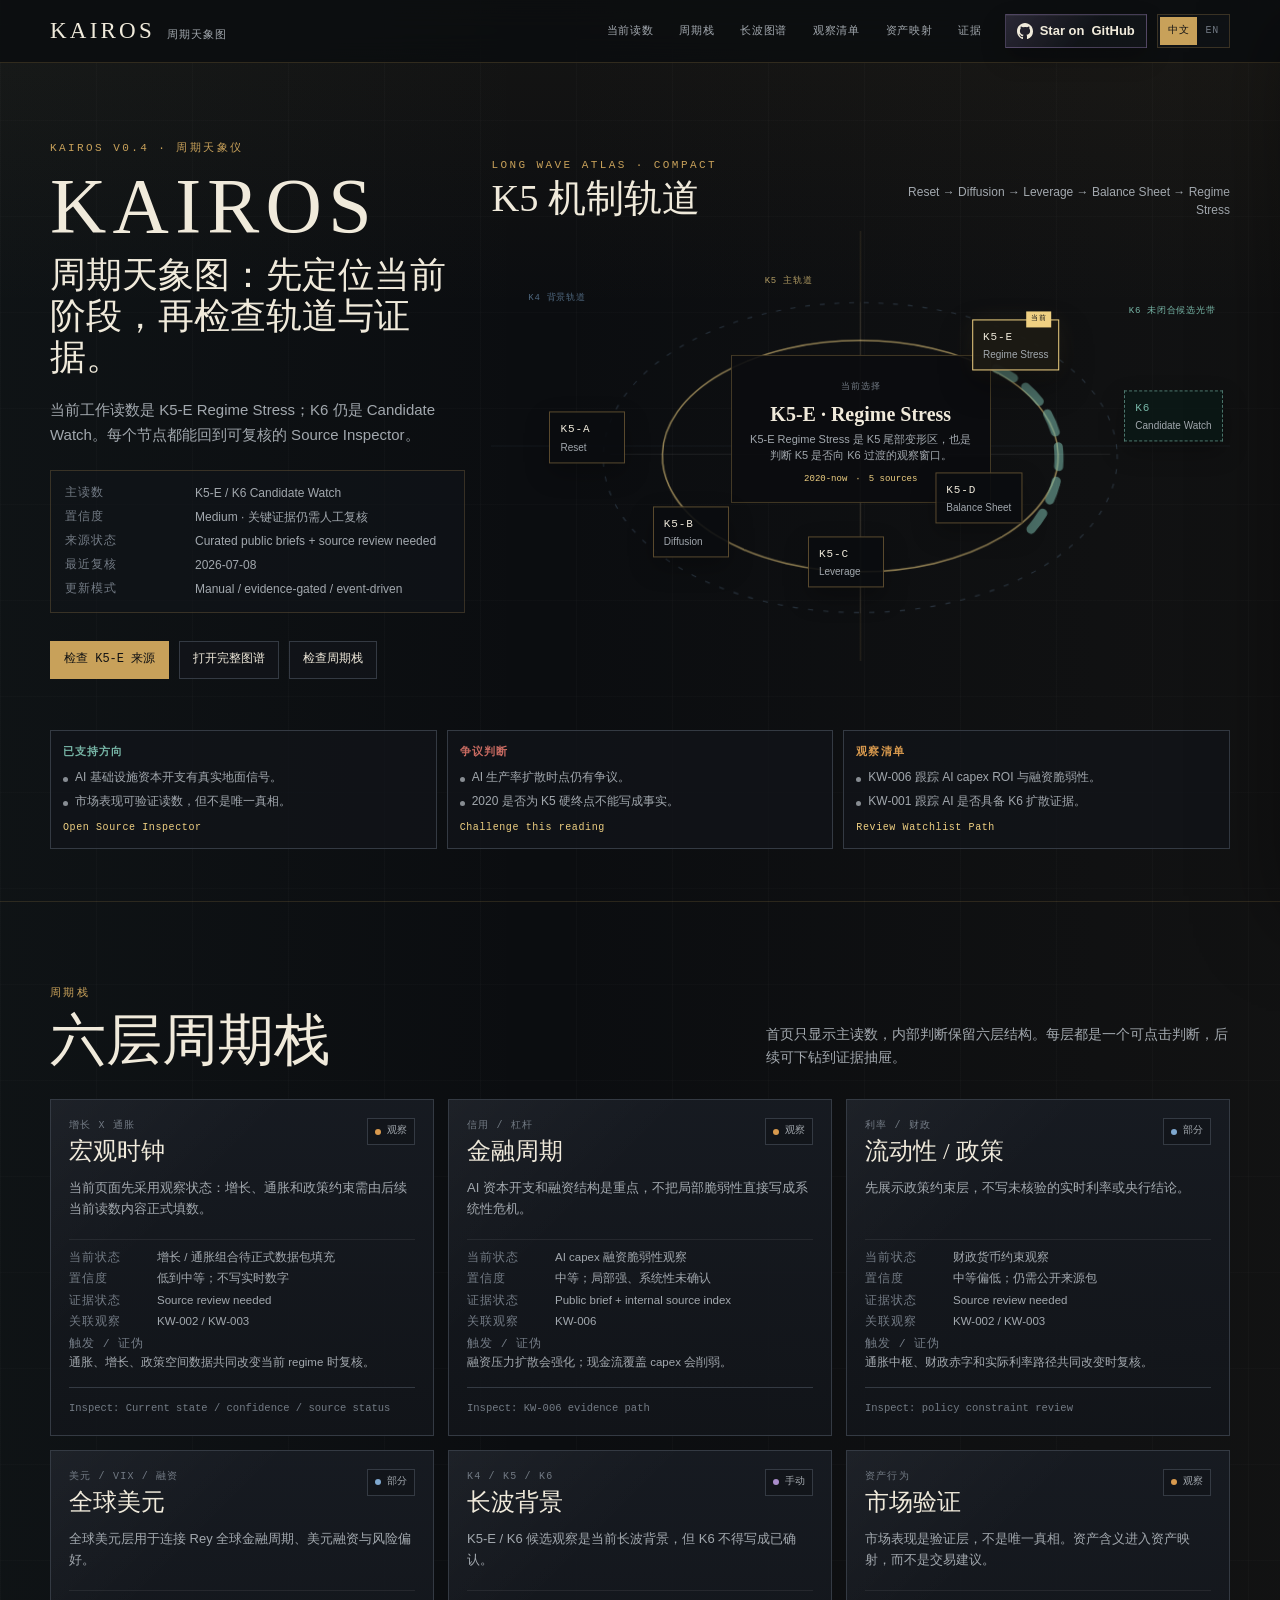
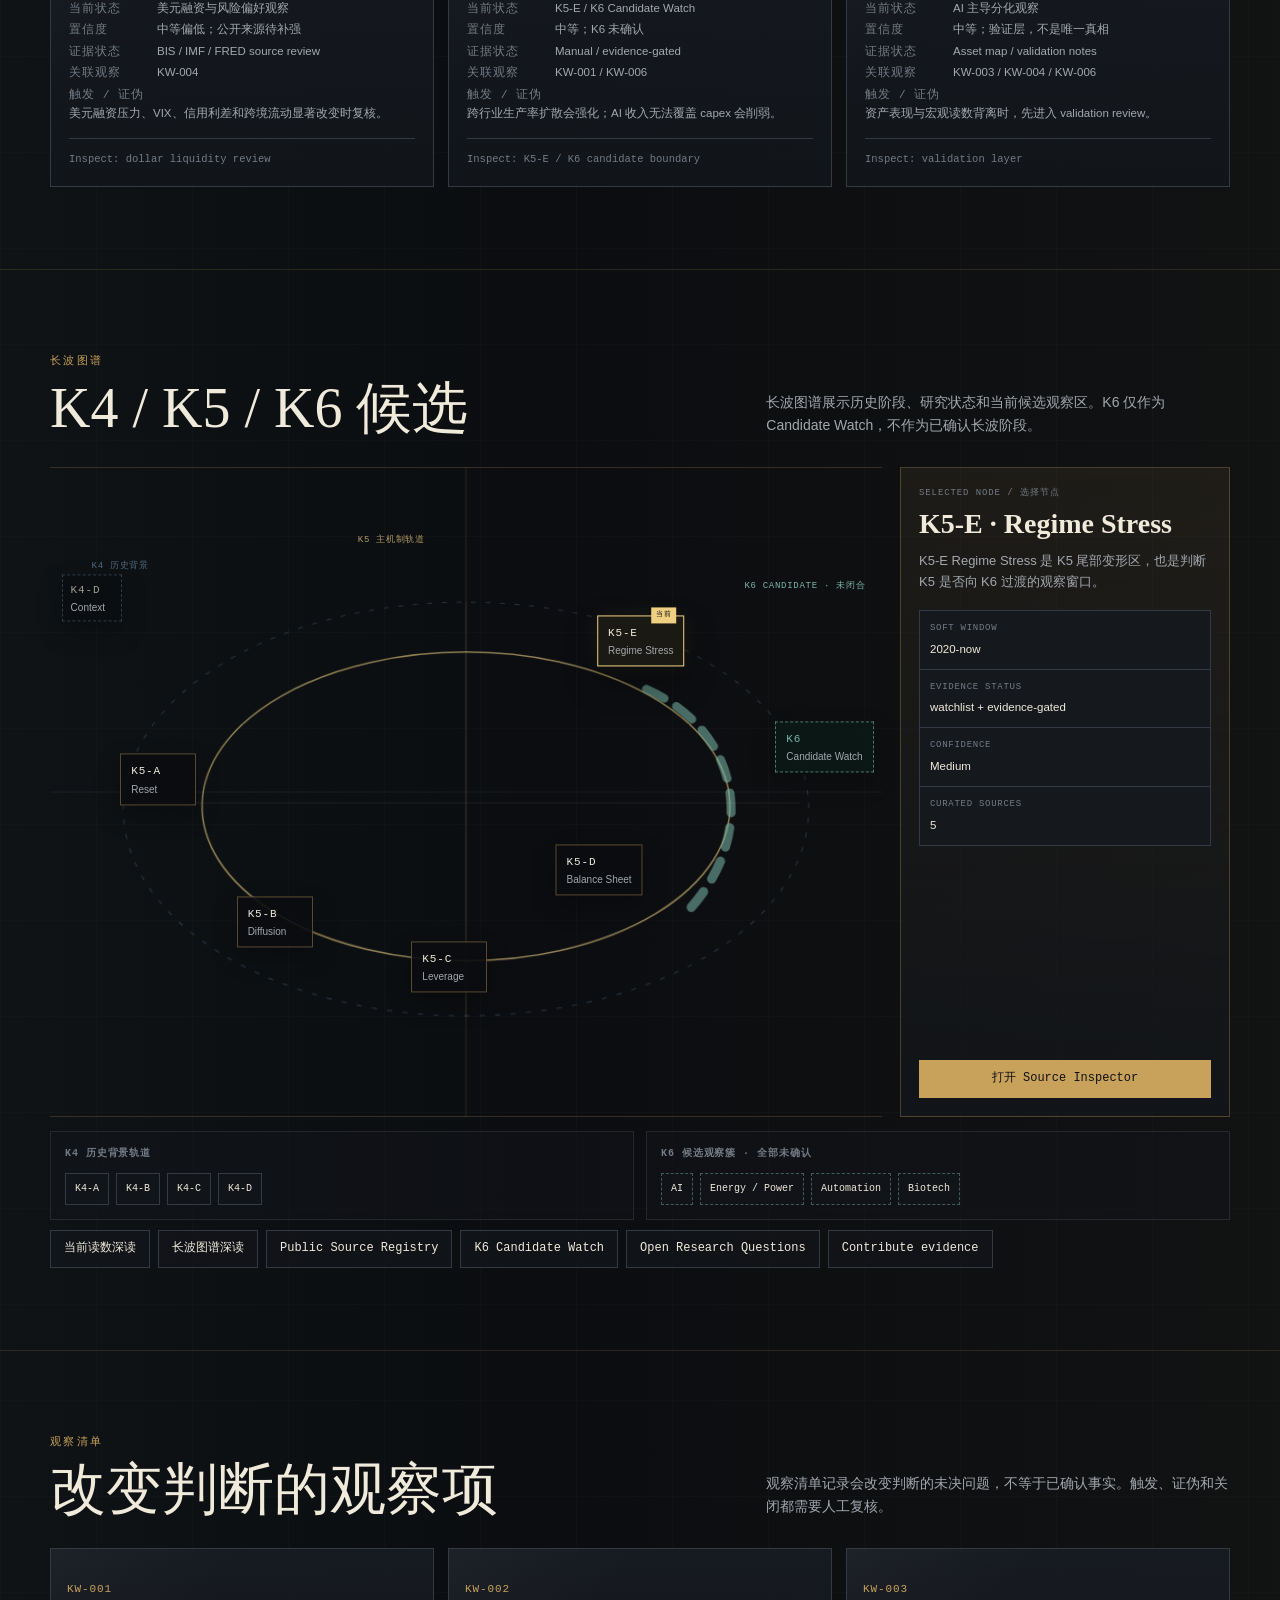
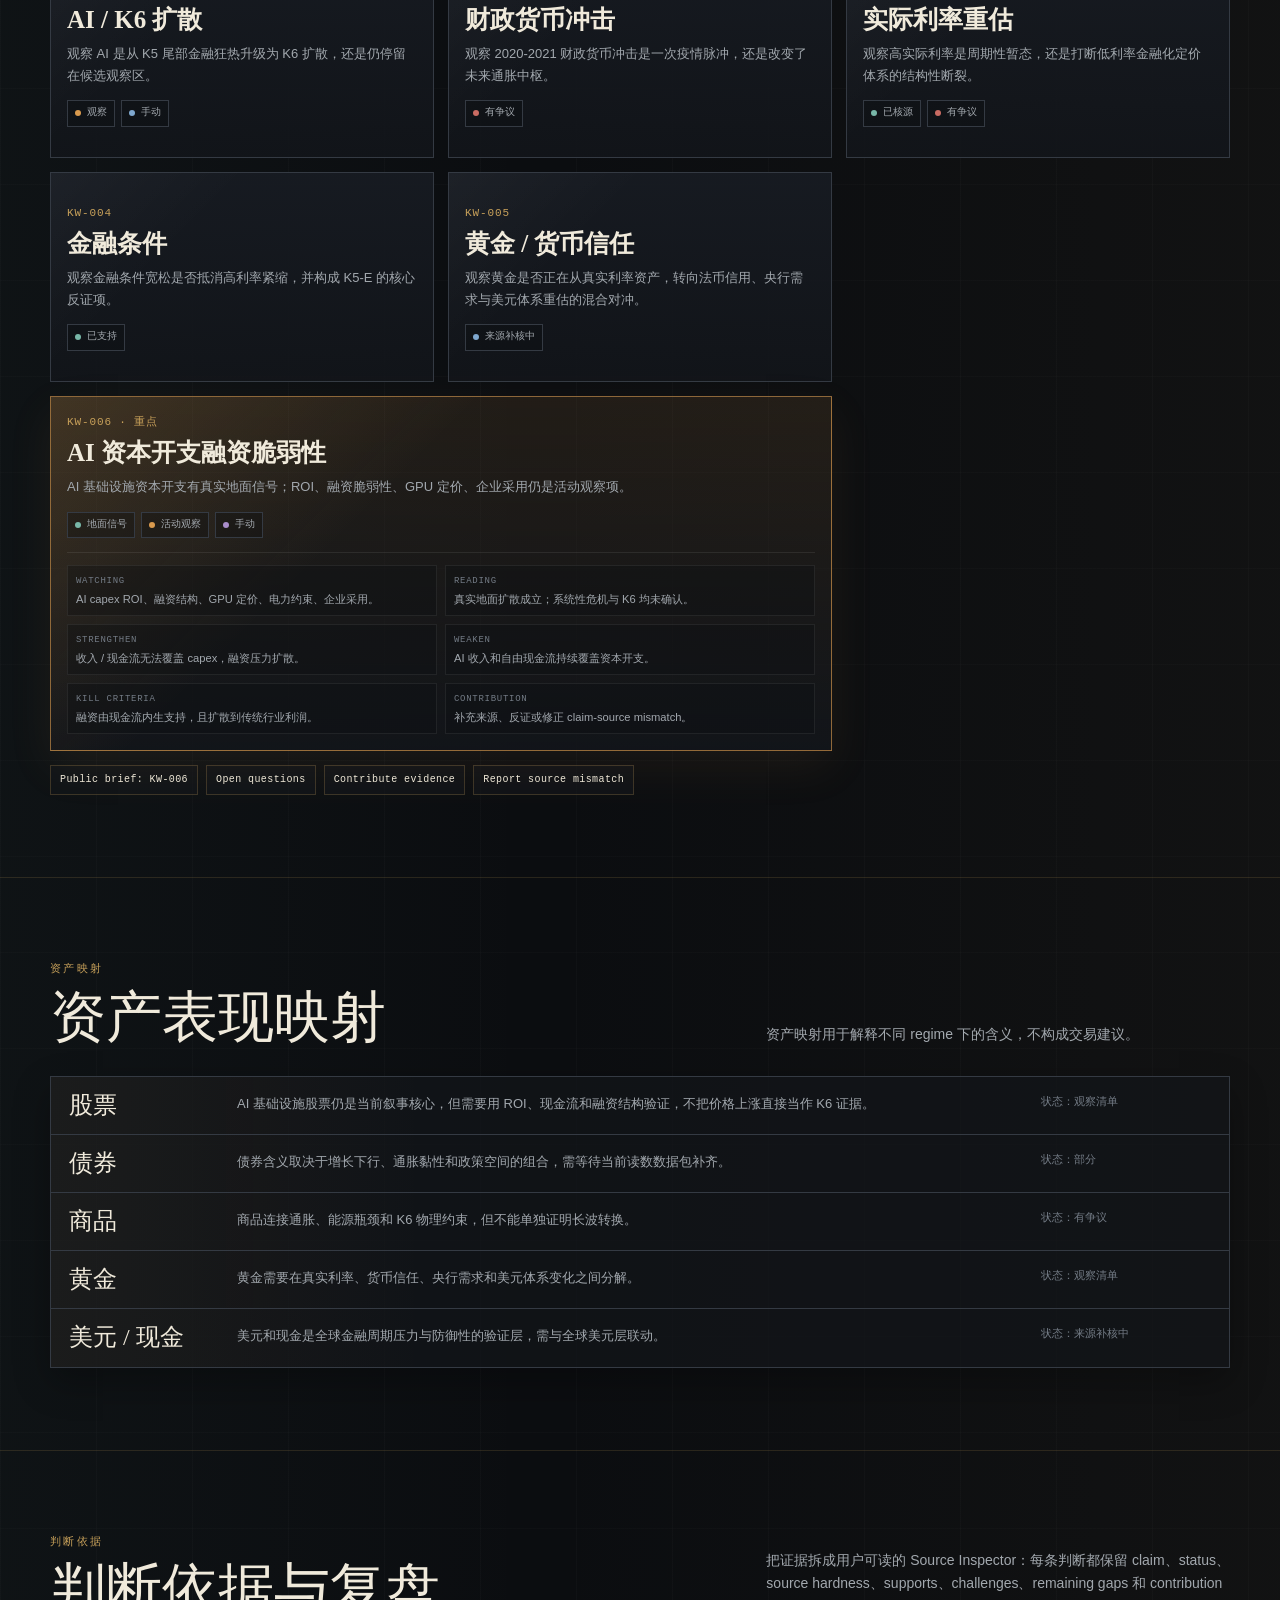
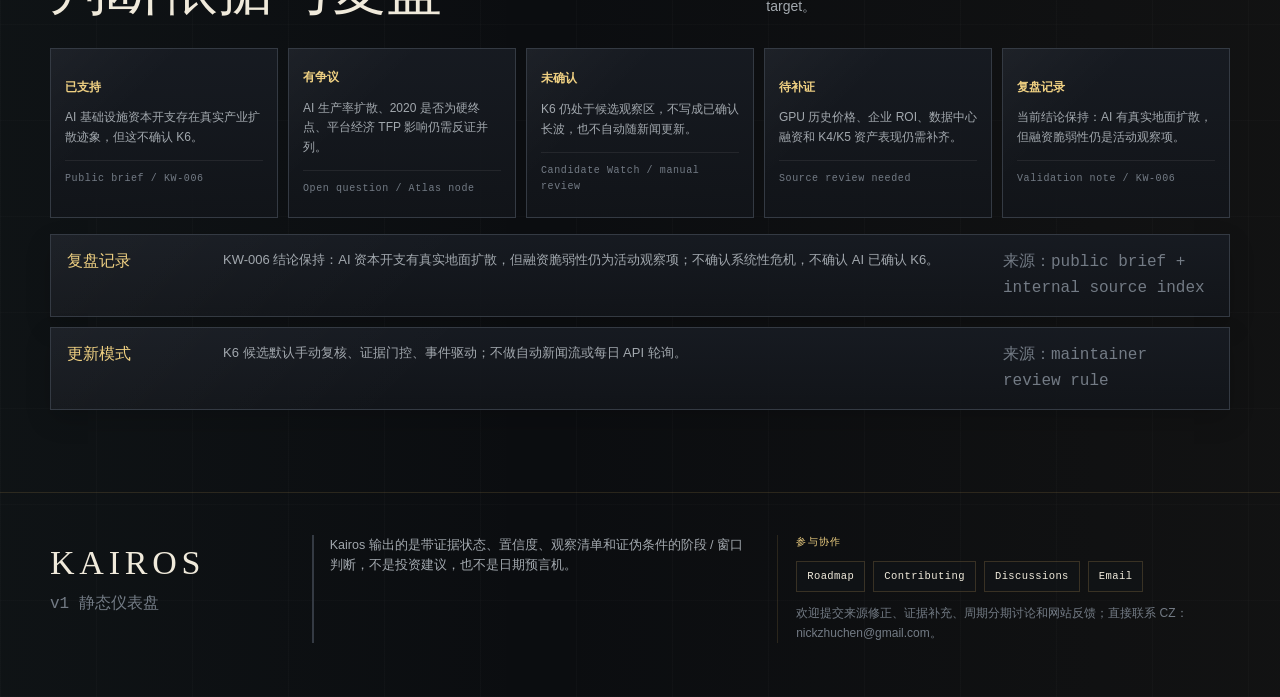
==== commit 387761ae: "fix: preserve dashboard navigation in seo preview" ====
--- a/index.html
+++ b/index.html
@@ -2076,9 +2076,9 @@
       </a>
       <div class="top-actions">
         <nav aria-label="Kairos 分区">
-          <a class="nav-link" href="/current-regime/">当前读数</a>
+          <a class="nav-link" href="#reading">当前读数</a>
           <a class="nav-link" href="#stack">周期栈</a>
-          <a class="nav-link" href="/long-wave-atlas/">长波图谱</a>
+          <a class="nav-link" href="#atlas">长波图谱</a>
           <a class="nav-link" href="#watchlist">观察清单</a>
           <a class="nav-link" href="#assets">资产映射</a>
           <a class="nav-link" href="#evidence">证据</a>
@@ -2369,6 +2369,8 @@
           </div>
         </div>
         <div class="atlas-public-links">
+          <a class="btn" href="/current-regime/" data-zh="当前读数深读" data-en="Current Regime Brief">当前读数深读</a>
+          <a class="btn" href="/long-wave-atlas/" data-zh="长波图谱深读" data-en="Long Wave Atlas Brief">长波图谱深读</a>
           <a class="btn" href="/research/source-registry/" data-zh="Public Source Registry" data-en="Public Source Registry">Public Source Registry</a>
           <a class="btn" href="/research/k6-candidate-watch/" data-zh="K6 Candidate Watch" data-en="K6 Candidate Watch">K6 Candidate Watch</a>
           <a class="btn" href="research/OPEN_QUESTIONS.md" data-zh="Open Research Questions" data-en="Open Research Questions">Open Research Questions</a>
@@ -3166,7 +3168,7 @@
       related: ["public ground-signal cross-check", "KW-006"],
       relatedWatchlist: "KW-006",
       relatedAtlas: "K5-E / K6 Candidate Watch",
-      relatedBrief: "/research/ai-capex-financing-fragility/",
+      relatedBrief: "AI 资本开支融资脆弱性",
       contribution: "补充企业 ROI、现金流覆盖、GPU 价格或电力瓶颈的 primary source",
       kill: ["不能由地面信号单独推出确认 K6", "不能写成系统性金融危机"]
     },
@@ -3259,12 +3261,12 @@
     k4b: {summary:"K4-B 可展示骨架，但资产表现和产业扩散数据不足。", evidence:["战后重建、资本管制、美元短缺、欧洲复兴。"], gaps:["马歇尔计划细节","战后债务压制","股票恢复与利率管制"]},
     k4c: {summary:"K4-C 是有争议 / 来源补核中节点。", evidence:["Triffin dilemma、黄金池、美元外部负债、资本管制。"], gaps:["1950s-1960s 可比资产表现","Bretton Woods 稳定机制争议"]},
     k4d: {summary:"K4-D 是优先补详细节点，连接通胀状态到 K5 金融化起点。", evidence:["Nixon shock、1970s inflation、oil shocks、Volcker disinflation。"], gaps:["Volcker 相关来源补核","1970s 资产行为定量化"]},
-    k5a: {title:"K5-A · Reset", window:"1979/82-1991", mechanism:"Reset", confidence:"Medium", claim:"K5-A 是 K5 的制度重置期：去通胀、美元协调和金融化起点共同替代 K4-D 滞胀框架。", summary:"K5-A Reset 将 K4-D 的美元-黄金断裂与滞胀，切换为强美元、去通胀、利率下行和金融化资产定价的起点。", evidence:["Fed funds 高位与回落、Plaza / Louvre 协调、Latin American debt crisis 和广义美元路径支持 reset 框架。","资产行为方向：美债收益率长期下行起点较清晰，美元先强后政策协调回调。"], challenges:["1979、1982 或整个 1979/82 transition window 都不能写成机械硬起点。","强美元不是债务危机唯一原因；金融化也不是突然从零开始。"], gaps:["REPAIR-007：股票、黄金和债券 total-return 口径仍需统一。","1980s 金融化起点与加速点的证据卡仍需细化。"], status:"supported + contested soft boundary", hardness:"primary data + official archive + high-quality secondary", relatedWatchlist:"K5 periodization / source correction", relatedAtlas:"K5-A Reset", relatedBrief:"/research/source-registry/", contribution:"补充 1980s 资产 total-return、金融自由化证据或 K5-A 起点反证", kill:["Plaza / Louvre 方向不得写反","1982 不得写成机械起点","金融化不得写成突然从零开始"]},
+    k5a: {title:"K5-A · Reset", window:"1979/82-1991", mechanism:"Reset", confidence:"Medium", claim:"K5-A 是 K5 的制度重置期：去通胀、美元协调和金融化起点共同替代 K4-D 滞胀框架。", summary:"K5-A Reset 将 K4-D 的美元-黄金断裂与滞胀，切换为强美元、去通胀、利率下行和金融化资产定价的起点。", evidence:["Fed funds 高位与回落、Plaza / Louvre 协调、Latin American debt crisis 和广义美元路径支持 reset 框架。","资产行为方向：美债收益率长期下行起点较清晰，美元先强后政策协调回调。"], challenges:["1979、1982 或整个 1979/82 transition window 都不能写成机械硬起点。","强美元不是债务危机唯一原因；金融化也不是突然从零开始。"], gaps:["REPAIR-007：股票、黄金和债券 total-return 口径仍需统一。","1980s 金融化起点与加速点的证据卡仍需细化。"], status:"supported + contested soft boundary", hardness:"primary data + official archive + high-quality secondary", relatedWatchlist:"K5 periodization / source correction", relatedAtlas:"K5-A Reset", relatedBrief:"Public Source Registry", contribution:"补充 1980s 资产 total-return、金融自由化证据或 K5-A 起点反证", kill:["Plaza / Louvre 方向不得写反","1982 不得写成机械起点","金融化不得写成突然从零开始"]},
     k5b: {title:"K5-B · Diffusion", window:"1991-2000 core / 2000-2004 transition", mechanism:"Diffusion", confidence:"Medium", claim:"K5-B 是 K5 的扩散与稳定繁荣窗口：全球化、ICT diffusion 和 Great Moderation 共同释放 K5 红利。", summary:"K5-B Diffusion 展示技术-制度红利释放，但它不是新 K-wave 起点；2000-2004 仍应作为 transition corridor 观察。", evidence:["NBER recession chronology 支持 1990-91 后长扩张锚点。","Great Moderation、ICT productivity acceleration、trade % GDP 上升和 Greenspan irrational exuberance 支持扩散与估值繁荣框架。"], challenges:["Great Moderation 成因存在政策、结构变化和 good luck 争议。","ICT 是否足以构成新长波、强美元与商品弱势的精确因果仍未定。"], gaps:["REPAIR-002 / REPAIR-003：DXY、Nasdaq、黄金和 dot-com 资产表现仍需硬来源。","REPAIR-005 / REPAIR-006：NAFTA / WTO / EM crises 仍需官方 source package。"], status:"supported + contested mixed", hardness:"official chronology + central-bank speeches + official multilateral data + academic paper", relatedWatchlist:"AI diffusion analogy / K5-B transition corridor", relatedAtlas:"K5-B Diffusion", relatedBrief:"research/OPEN_QUESTIONS.md", contribution:"补充 ICT productivity、trade globalization 或 2000-2004 transition 反证", kill:["不得把 Great Moderation 写成央行能力的单一胜利","不得把 2000 写成 K5 结束"]},
-    k5c: {title:"K5-C · Leverage", window:"2004-2008", mechanism:"Leverage", confidence:"Medium", claim:"K5-C 是 K5 的杠杆错觉期：住房信用、证券化、全球失衡和美元杠杆共同放大私人信用机器。", summary:"K5-C Leverage 从 K5-B 的技术与全球化红利，转入不可持续的信用扩张、住房泡沫和全球失衡。", evidence:["Bernanke global saving glut、global imbalances、NY Fed saving / banking glut、Fed crisis response 和 WTI oil data 支持信用与流动性压力框架。","2007-08 流动性工具是从私人信用断裂走向公共资产负债表接管的桥。"], challenges:["China-WTO 不能写成单一主因；global saving glut 也不是唯一解释。","2004 SEC 净资本规则、ABCP 总量和 Eurodollar 总量仍需补证。"], gaps:["REPAIR-004：ABCP / shadow banking 直接数据仍需修复。","REPAIR-005 / REPAIR-006：China-WTO 与 EM crises source package 仍需补强。"], status:"supported + source repair needed", hardness:"central-bank speeches + central-bank research + official policy source + official data", relatedWatchlist:"KW-006 financing-fragility analogy", relatedAtlas:"K5-C Leverage", relatedBrief:"/research/ai-capex-financing-fragility/", contribution:"补充 ABCP、shadow banking、housing credit 或 global imbalances 的 direct source", kill:["不做中国责任论","不把模型估计写成直接事实","不把储蓄过剩写成唯一原因"]},
+    k5c: {title:"K5-C · Leverage", window:"2004-2008", mechanism:"Leverage", confidence:"Medium", claim:"K5-C 是 K5 的杠杆错觉期：住房信用、证券化、全球失衡和美元杠杆共同放大私人信用机器。", summary:"K5-C Leverage 从 K5-B 的技术与全球化红利，转入不可持续的信用扩张、住房泡沫和全球失衡。", evidence:["Bernanke global saving glut、global imbalances、NY Fed saving / banking glut、Fed crisis response 和 WTI oil data 支持信用与流动性压力框架。","2007-08 流动性工具是从私人信用断裂走向公共资产负债表接管的桥。"], challenges:["China-WTO 不能写成单一主因；global saving glut 也不是唯一解释。","2004 SEC 净资本规则、ABCP 总量和 Eurodollar 总量仍需补证。"], gaps:["REPAIR-004：ABCP / shadow banking 直接数据仍需修复。","REPAIR-005 / REPAIR-006：China-WTO 与 EM crises source package 仍需补强。"], status:"supported + source repair needed", hardness:"central-bank speeches + central-bank research + official policy source + official data", relatedWatchlist:"KW-006 financing-fragility analogy", relatedAtlas:"K5-C Leverage", relatedBrief:"AI 资本开支融资脆弱性", contribution:"补充 ABCP、shadow banking、housing credit 或 global imbalances 的 direct source", kill:["不做中国责任论","不把模型估计写成直接事实","不把储蓄过剩写成唯一原因"]},
     k5d: {title:"K5-D · Balance Sheet", window:"2008-2020", mechanism:"Balance Sheet", confidence:"Medium", claim:"K5-D 是公共资产负债表接管期：QE、ZLB、低利率、平台经济和资产再通胀共同构成后危机时代。", summary:"K5-D Balance Sheet 表示私人信用泡沫破裂后，周期由央行资产负债表、低贴现率和平台经济集中度维持。", evidence:["Fed balance sheet expansion、S&P 500 price index、10-year Treasury yield 和 federal deficit data 支持 QE / low-rate balance-sheet era 框架。","2008 后资产再通胀和久期资产重估是理解当前高利率反转的基准。"], challenges:["平台经济是否显著提升宏观 TFP 仍有争议。","长期停滞、全球储蓄过剩和低利率资产表现之间的解释权重仍需分解。"], gaps:["REPAIR-007：S&P 500 price index 不是 total return；10Y yield 也不是债券 total return。","平台经济与宏观 TFP 的 source-backed counterevidence 仍需整理。"], status:"supported + contested TFP", hardness:"official data + market data + source review", relatedWatchlist:"platform productivity / low-rate regime reversal", relatedAtlas:"K5-D Balance Sheet", relatedBrief:"research/OPEN_QUESTIONS.md", contribution:"补充平台经济 TFP、资产 total-return 或 QE transmission 证据", kill:["不得把平台经济写成 confirmed K6","不得把低利率资产表现等同于实体生产率复兴"]},
-    k5e: {title:"K5-E · Regime Stress", window:"2020-now", mechanism:"Regime Stress", confidence:"Medium", claim:"K5-E 是当前主读数所在阶段：财政货币冲击、通胀回归、高利率和宽金融条件并存；AI 只能作为 K6 Candidate Watch。", summary:"K5-E Regime Stress 是 K5 尾部变形区，也是判断 K5 是否向 K6 过渡的观察窗口。", evidence:["CBO fiscal shock、NFCI、real-rate / HY spread 数据支持 regime tension。","Census AI adoption、IEA electricity、NBER AI productivity papers 与 KW-006 source set 支持 K6 Candidate Watch，但不确认 K6。"], challenges:["财政主导是否成为长期 regime、高实际利率下股票和黄金同涨主因、AI 是否能形成广泛生产率扩散仍有争议。","若 capex ROI 弱化或采用停滞，AI 更像 K5 late-cycle overbuild。"], gaps:["AI adoption / ROI、传统行业利润池迁移、生产率扩散仍需持续补证。","黄金、央行买金、跨资产 total-return 和电力约束仍有 source-repair 项。"], status:"watchlist + evidence-gated", hardness:"official fiscal data + market data + public brief + source review", relatedWatchlist:"KW-001 / KW-006", relatedAtlas:"K5-E Regime Stress / K6 Candidate Watch", relatedBrief:"/research/k6-candidate-watch/ / /research/ai-capex-financing-fragility/", contribution:"补充 AI diffusion、capex ROI、power-grid bottleneck 或 fiscal-monetary shock 反证", kill:["AI 不是 confirmed K6","K6 不是 confirmed","Watchlist 不是 confirmed fact","K6 不自动随新闻更新"]},
-    k6ai: {title:"K6 · Candidate Watch", window:"unconfirmed transition watch", mechanism:"Candidate Watch", confidence:"Manual review", candidate:true, claim:"AI 是 K6 Candidate Watch，不是 confirmed K6。", summary:"AI 是当前最重要的 K6 Candidate Watch，但仍不能确认 K6。", evidence:["KW-006 / public brief 支持 AI 基础设施资本开支存在真实地面信号。"], challenges:["企业 ROI、跨行业生产率和传统行业利润池迁移仍未确认。"], gaps:["跨行业生产率扩散","企业 ROI","传统行业利润池迁移"], status:"候选观察 / 未确认", hardness:"部分核验 / 证据门控", relatedWatchlist:"KW-001 / KW-006", relatedAtlas:"K6 Candidate Watch", relatedBrief:"/research/k6-candidate-watch/", contribution:"提交 AI adoption / productivity diffusion 的 primary source", kill:["AI 采用停留在少数行业或浅层功能","AI 收入无法覆盖资本开支和折旧压力"]},
+    k5e: {title:"K5-E · Regime Stress", window:"2020-now", mechanism:"Regime Stress", confidence:"Medium", claim:"K5-E 是当前主读数所在阶段：财政货币冲击、通胀回归、高利率和宽金融条件并存；AI 只能作为 K6 Candidate Watch。", summary:"K5-E Regime Stress 是 K5 尾部变形区，也是判断 K5 是否向 K6 过渡的观察窗口。", evidence:["CBO fiscal shock、NFCI、real-rate / HY spread 数据支持 regime tension。","Census AI adoption、IEA electricity、NBER AI productivity papers 与 KW-006 source set 支持 K6 Candidate Watch，但不确认 K6。"], challenges:["财政主导是否成为长期 regime、高实际利率下股票和黄金同涨主因、AI 是否能形成广泛生产率扩散仍有争议。","若 capex ROI 弱化或采用停滞，AI 更像 K5 late-cycle overbuild。"], gaps:["AI adoption / ROI、传统行业利润池迁移、生产率扩散仍需持续补证。","黄金、央行买金、跨资产 total-return 和电力约束仍有 source-repair 项。"], status:"watchlist + evidence-gated", hardness:"official fiscal data + market data + public brief + source review", relatedWatchlist:"KW-001 / KW-006", relatedAtlas:"K5-E Regime Stress / K6 Candidate Watch", relatedBrief:"K6 Candidate Watch / AI 资本开支融资脆弱性", contribution:"补充 AI diffusion、capex ROI、power-grid bottleneck 或 fiscal-monetary shock 反证", kill:["AI 不是 confirmed K6","K6 不是 confirmed","Watchlist 不是 confirmed fact","K6 不自动随新闻更新"]},
+    k6ai: {title:"K6 · Candidate Watch", window:"unconfirmed transition watch", mechanism:"Candidate Watch", confidence:"Manual review", candidate:true, claim:"AI 是 K6 Candidate Watch，不是 confirmed K6。", summary:"AI 是当前最重要的 K6 Candidate Watch，但仍不能确认 K6。", evidence:["KW-006 / public brief 支持 AI 基础设施资本开支存在真实地面信号。"], challenges:["企业 ROI、跨行业生产率和传统行业利润池迁移仍未确认。"], gaps:["跨行业生产率扩散","企业 ROI","传统行业利润池迁移"], status:"候选观察 / 未确认", hardness:"部分核验 / 证据门控", relatedWatchlist:"KW-001 / KW-006", relatedAtlas:"K6 Candidate Watch", relatedBrief:"K6 Candidate Watch", contribution:"提交 AI adoption / productivity diffusion 的 primary source", kill:["AI 采用停留在少数行业或浅层功能","AI 收入无法覆盖资本开支和折旧压力"]},
     k6energy: {summary:"能源与电力约束是 K6 Candidate 的物理约束观察项，不是独立确认条件。", evidence:["数据中心、电网和电力设备地面信号可作为观察入口。"], gaps:["NERC 完整警报","电网投资与瓶颈数据","能源密度约束"], status:"候选观察 / 未确认", hardness:"来源补核中", relatedWatchlist:"KW-006", relatedAtlas:"K6 Candidate Watch", relatedBrief:"research/OPEN_QUESTIONS.md", kill:["电力瓶颈缓解且不限制 AI 扩散","能源约束不能解释资本开支路径"]},
     k6auto: {summary:"自动化 / 机器人需要证明它从软件效率扩展到实体生产和服务流程。", evidence:["当前页面仅作为候选观察，不写成已支持结论。"], gaps:["机器人采用率","单位经济性","跨行业劳动生产率"], status:"候选观察 / 未确认", hardness:"待补证", related:["K6 Candidate Watch"], kill:["自动化仍停留在局部场景","生产率和利润池迁移缺乏证据"]},
     k6bio: {summary:"生物技术暂列 K6 Candidate 观察项，需要更强的生产率和资本形成证据。", evidence:["当前仅保留为候选方向，不进入已支持判断。"], gaps:["产业化速度","资本形成强度","生产率影响"], status:"候选观察 / 未确认", hardness:"待补证", related:["K6 Candidate Watch"], kill:["技术进展不能形成广泛资本开支或生产率扩散"]},
@@ -3273,7 +3275,7 @@
     kw3: {summary:"KW-003 观察高实际利率是否永久打断低利率资产定价体系。", evidence:["FRED DFII10 已核源。","NFCI 宽松状态可作为反证。"], gaps:["2020-now 股债商品黄金总回报数据源","长久期资产验证","信用再融资压力"], status:"活动 / 已支持但有争议", hardness:"FRED 已核源；资产总回报来源待补", related:["资产映射","当前读数"], kill:["Fed 被迫重新大幅降息","实际利率回到接近 0 或负值","长久期资产重新全面占优"]},
     kw4: {summary:"KW-004 观察金融条件宽松是否抵消高利率紧缩。", evidence:["FRED NFCI notes 明确负值代表金融条件较平均更宽松。","FRED BAMLH0A0HYM2 可观察高收益信用利差。"], gaps:["私人信贷资金流向","C&I loans","违约或流动性压力证据"], status:"活动 / 已支持", hardness:"FRED 已核源", related:["金融周期","当前读数"], kill:["NFCI 转正","HY spreads 快速上行","私人信贷出现违约或流动性压力"]},
     kw5: {summary:"KW-005 观察黄金是否从真实利率资产转向法币信用对冲资产。", evidence:["当前方向值得观察，但黄金数据直接来源仍在补核中。"], gaps:["FRED / LBMA / World Gold Council 直接来源","央行买金","ETF flows"], status:"观察中 / 来源补核中", hardness:"来源补核中", related:["资产映射","长波图谱"], kill:["实际利率上行重新压制黄金","央行买入放缓","美元信用疑虑缓和"]},
-    kw6: {claim:"AI capex financing fragility 是活动观察项；不确认系统性危机，也不确认 AI 为 K6。", summary:"KW-006 是当前重点：AI 资本开支有真实地面信号，但融资脆弱性仍是活动观察项。", evidence:["公开 brief 记录 AI 基础设施资本开支、GPU 定价、数据中心融资和企业采用的初始路径。","当前支持真实地面扩散，不支持系统性危机 confirmed。"], challenges:["若 AI 收入、自由现金流和内部融资持续覆盖资本开支，融资脆弱性会被削弱。","若传统行业采用和利润迁移扩大，K6 Candidate 会被强化但仍需复核。"], gaps:["GPU 历史价格","企业采用 / ROI","NERC 完整警报","Equinix 直接来源","WoodMac 变压器交付周期"], status:"活动观察项 / 部分已核源", hardness:"public brief + internal source index；仍有来源补核", relatedWatchlist:"KW-006", relatedAtlas:"K5-E / K6 Candidate Watch", relatedBrief:"/research/ai-capex-financing-fragility/", contribution:"提交 evidence contribution、source correction 或 counterevidence", kill:["AI 收入和自由现金流能持续覆盖资本开支","融资结构主要由现金流内生支持","资本开支扩散到传统行业并带来利润提升"]},
+    kw6: {claim:"AI capex financing fragility 是活动观察项；不确认系统性危机，也不确认 AI 为 K6。", summary:"KW-006 是当前重点：AI 资本开支有真实地面信号，但融资脆弱性仍是活动观察项。", evidence:["公开 brief 记录 AI 基础设施资本开支、GPU 定价、数据中心融资和企业采用的初始路径。","当前支持真实地面扩散，不支持系统性危机 confirmed。"], challenges:["若 AI 收入、自由现金流和内部融资持续覆盖资本开支，融资脆弱性会被削弱。","若传统行业采用和利润迁移扩大，K6 Candidate 会被强化但仍需复核。"], gaps:["GPU 历史价格","企业采用 / ROI","NERC 完整警报","Equinix 直接来源","WoodMac 变压器交付周期"], status:"活动观察项 / 部分已核源", hardness:"public brief + internal source index；仍有来源补核", relatedWatchlist:"KW-006", relatedAtlas:"K5-E / K6 Candidate Watch", relatedBrief:"AI 资本开支融资脆弱性", contribution:"提交 evidence contribution、source correction 或 counterevidence", kill:["AI 收入和自由现金流能持续覆盖资本开支","融资结构主要由现金流内生支持","资本开支扩散到传统行业并带来利润提升"]},
     ep1: {summary:"KW-006 public source index is retained as a traceability layer.", evidence:["It tracks AI capex, cash flow, commitments, leases, debt, and financing fragility at a curated level."], gaps:["Keep public claims synced with reviewed source notes"]},
     ep2: {summary:"CoreWeave remains one watch example, not a proxy for the whole AI cycle.", evidence:["Revenue, backlog, interest expense, debt maturity, and lease exposure are relevant watch fields."], gaps:["Quarterly updates against GPU pricing / utilization"]},
     ep3: {summary:"GPU cloud market pricing remains a source-review gap.", evidence:["Public listed-price baselines can support the initial observation."], gaps:["Historical transaction prices, availability, utilization, and provider margins"]},
@@ -3292,7 +3294,7 @@
       hardness: "mixed: Evidence Pack cross-check + remaining source review",
       relatedWatchlist: "KW-006",
       relatedAtlas: "K5-E / K6 Candidate Watch",
-      relatedBrief: "/research/ai-capex-financing-fragility/",
+      relatedBrief: "AI capex financing fragility",
       contribution: "Add primary sources for enterprise ROI, cash-flow coverage, GPU pricing, or power bottlenecks",
       kill: ["Ground signals alone cannot confirm K6", "Do not write this as a systemic financial crisis"]
     },
@@ -3385,12 +3387,12 @@
     k4b: {summary:"K4-B can show the skeleton, but asset behavior and industrial diffusion data remain thin.", evidence:["Postwar reconstruction, capital controls, dollar shortage, and European recovery."], gaps:["Marshall Plan details","Postwar debt repression","Equity recovery and rate controls"]},
     k4c: {summary:"K4-C is contested / under source review.", evidence:["Triffin dilemma, gold pool, external dollar liabilities, and capital controls."], gaps:["1950s-1960s comparable asset behavior","Debate over Bretton Woods stability mechanisms"]},
     k4d: {summary:"K4-D is a priority node because it connects inflation regime to the K5 financialization starting point.", evidence:["Nixon shock, 1970s inflation, oil shocks, and Volcker disinflation."], gaps:["Volcker source review","Quantified 1970s asset behavior"]},
-    k5a: {title:"K5-A · Reset", window:"1979/82-1991", mechanism:"Reset", confidence:"Medium", claim:"K5-A is the K5 institutional reset: disinflation, dollar coordination, and financialization replace the K4-D stagflation frame.", summary:"K5-A Reset moves from K4-D dollar-gold rupture and stagflation into strong-dollar disinflation, falling-rate financialization, and a new asset-pricing frame.", evidence:["High and falling fed funds, Plaza / Louvre coordination, the Latin American debt crisis, and broad-dollar movement support the reset frame.","Asset behavior: the long-rate downtrend is clearer; the dollar first strengthened, then entered policy-coordinated adjustment."], challenges:["1979, 1982, or the whole 1979/82 transition window should not be written as a mechanical hard start.","Strong dollar was not the sole debt-crisis cause; financialization did not suddenly start from zero."], gaps:["REPAIR-007: equity, gold, and bond total-return sources still need a unified source base.","The distinction between financialization starting point and acceleration point still needs evidence cards."], status:"supported + contested soft boundary", hardness:"primary data + official archive + high-quality secondary", relatedWatchlist:"K5 periodization / source correction", relatedAtlas:"K5-A Reset", relatedBrief:"/research/source-registry/", contribution:"Add 1980s asset total-return, financial-liberalization evidence, or K5-A starting-boundary counterevidence", kill:["Do not reverse Plaza / Louvre direction","Do not write 1982 as a mechanical start","Do not write financialization as suddenly starting from zero"]},
+    k5a: {title:"K5-A · Reset", window:"1979/82-1991", mechanism:"Reset", confidence:"Medium", claim:"K5-A is the K5 institutional reset: disinflation, dollar coordination, and financialization replace the K4-D stagflation frame.", summary:"K5-A Reset moves from K4-D dollar-gold rupture and stagflation into strong-dollar disinflation, falling-rate financialization, and a new asset-pricing frame.", evidence:["High and falling fed funds, Plaza / Louvre coordination, the Latin American debt crisis, and broad-dollar movement support the reset frame.","Asset behavior: the long-rate downtrend is clearer; the dollar first strengthened, then entered policy-coordinated adjustment."], challenges:["1979, 1982, or the whole 1979/82 transition window should not be written as a mechanical hard start.","Strong dollar was not the sole debt-crisis cause; financialization did not suddenly start from zero."], gaps:["REPAIR-007: equity, gold, and bond total-return sources still need a unified source base.","The distinction between financialization starting point and acceleration point still needs evidence cards."], status:"supported + contested soft boundary", hardness:"primary data + official archive + high-quality secondary", relatedWatchlist:"K5 periodization / source correction", relatedAtlas:"K5-A Reset", relatedBrief:"Public Source Registry", contribution:"Add 1980s asset total-return, financial-liberalization evidence, or K5-A starting-boundary counterevidence", kill:["Do not reverse Plaza / Louvre direction","Do not write 1982 as a mechanical start","Do not write financialization as suddenly starting from zero"]},
     k5b: {title:"K5-B · Diffusion", window:"1991-2000 core / 2000-2004 transition", mechanism:"Diffusion", confidence:"Medium", claim:"K5-B is K5's diffusion and stable prosperity window: globalization, ICT diffusion, and the Great Moderation release K5's technology-institution dividend.", summary:"K5-B Diffusion shows the technology-institution dividend being released, but it is not a new K-wave starting point; 2000-2004 remains a transition corridor.", evidence:["NBER recession chronology anchors the long expansion after 1990-91.","Great Moderation, ICT productivity acceleration, rising trade % GDP, and Greenspan's irrational-exuberance warning support the diffusion and valuation-boom frame."], challenges:["Great Moderation causes remain contested across policy, structural change, and good luck.","Whether ICT was enough to define a new long wave, and the exact dollar / commodity causality, remain open."], gaps:["REPAIR-002 / REPAIR-003: DXY, Nasdaq, gold, and dot-com asset performance still need harder sources.","REPAIR-005 / REPAIR-006: NAFTA / WTO / EM crises need official source packages."], status:"supported + contested mixed", hardness:"official chronology + central-bank speeches + official multilateral data + academic paper", relatedWatchlist:"AI diffusion analogy / K5-B transition corridor", relatedAtlas:"K5-B Diffusion", relatedBrief:"research/OPEN_QUESTIONS.md", contribution:"Add ICT productivity, trade globalization, or 2000-2004 transition counterevidence", kill:["Do not write the Great Moderation as a single central-bank victory","Do not write 2000 as the end of K5"]},
-    k5c: {title:"K5-C · Leverage", window:"2004-2008", mechanism:"Leverage", confidence:"Medium", claim:"K5-C is K5's leverage illusion: housing credit, securitization, global imbalances, and dollar leverage amplify the private-credit machine.", summary:"K5-C Leverage moves from K5-B technology and globalization dividends into unsustainable credit expansion, housing bubbles, and global imbalances.", evidence:["Bernanke's global saving glut, global imbalances, NY Fed saving / banking glut research, Fed crisis response, and WTI oil data support the credit and liquidity-stress frame.","2007-08 liquidity facilities bridge the break in private credit to the public balance-sheet takeover."], challenges:["China-WTO cannot be written as the single cause; the global saving glut is not the only explanation.","The 2004 SEC net capital rule, ABCP totals, and Eurodollar scale still need stronger evidence."], gaps:["REPAIR-004: ABCP / shadow-banking direct data still needs repair.","REPAIR-005 / REPAIR-006: China-WTO and EM-crisis source packages still need strengthening."], status:"supported + source repair needed", hardness:"central-bank speeches + central-bank research + official policy source + official data", relatedWatchlist:"KW-006 financing-fragility analogy", relatedAtlas:"K5-C Leverage", relatedBrief:"/research/ai-capex-financing-fragility/", contribution:"Add direct sources for ABCP, shadow banking, housing credit, or global imbalances", kill:["Do not turn this into a China-blame narrative","Do not write model estimates as direct facts","Do not write saving glut as the only cause"]},
+    k5c: {title:"K5-C · Leverage", window:"2004-2008", mechanism:"Leverage", confidence:"Medium", claim:"K5-C is K5's leverage illusion: housing credit, securitization, global imbalances, and dollar leverage amplify the private-credit machine.", summary:"K5-C Leverage moves from K5-B technology and globalization dividends into unsustainable credit expansion, housing bubbles, and global imbalances.", evidence:["Bernanke's global saving glut, global imbalances, NY Fed saving / banking glut research, Fed crisis response, and WTI oil data support the credit and liquidity-stress frame.","2007-08 liquidity facilities bridge the break in private credit to the public balance-sheet takeover."], challenges:["China-WTO cannot be written as the single cause; the global saving glut is not the only explanation.","The 2004 SEC net capital rule, ABCP totals, and Eurodollar scale still need stronger evidence."], gaps:["REPAIR-004: ABCP / shadow-banking direct data still needs repair.","REPAIR-005 / REPAIR-006: China-WTO and EM-crisis source packages still need strengthening."], status:"supported + source repair needed", hardness:"central-bank speeches + central-bank research + official policy source + official data", relatedWatchlist:"KW-006 financing-fragility analogy", relatedAtlas:"K5-C Leverage", relatedBrief:"AI capex financing fragility", contribution:"Add direct sources for ABCP, shadow banking, housing credit, or global imbalances", kill:["Do not turn this into a China-blame narrative","Do not write model estimates as direct facts","Do not write saving glut as the only cause"]},
     k5d: {title:"K5-D · Balance Sheet", window:"2008-2020", mechanism:"Balance Sheet", confidence:"Medium", claim:"K5-D is the public balance-sheet takeover: QE, ZLB, low rates, platform economy, and asset reinflation define the post-crisis era.", summary:"K5-D Balance Sheet means that after the private-credit bubble broke, the cycle was maintained by central-bank balance sheets, low discount rates, and platform-economy concentration.", evidence:["Fed balance-sheet expansion, S&P 500 price index, 10-year Treasury yield, and federal deficit data support the QE / low-rate balance-sheet era frame.","Post-2008 asset reinflation and duration repricing are the baseline for understanding today's higher-rate reversal."], challenges:["Whether the platform economy materially raised macro TFP remains contested.","The relative roles of secular stagnation, global saving glut, and low-rate asset behavior still need decomposition."], gaps:["REPAIR-007: S&P 500 price index is not total return; 10Y yield is not bond total return.","Source-backed counterevidence on platform economy and macro TFP still needs organization."], status:"supported + contested TFP", hardness:"official data + market data + source review", relatedWatchlist:"platform productivity / low-rate regime reversal", relatedAtlas:"K5-D Balance Sheet", relatedBrief:"research/OPEN_QUESTIONS.md", contribution:"Add platform-economy TFP, asset total-return, or QE transmission evidence", kill:["Do not write platform economy as confirmed K6","Do not equate low-rate asset performance with real productivity revival"]},
-    k5e: {title:"K5-E · Regime Stress", window:"2020-now", mechanism:"Regime Stress", confidence:"Medium", claim:"K5-E is the current regime node: fiscal-monetary shock, inflation return, high rates, and loose financial conditions coexist; AI is only K6 Candidate Watch.", summary:"K5-E Regime Stress is K5's late deformation zone and the observation window for whether K5 is transitioning toward K6.", evidence:["CBO fiscal shock, NFCI, real-rate / HY spread data support the regime-tension reading.","Census AI adoption, IEA electricity, NBER AI productivity papers, and the KW-006 source set support K6 Candidate Watch, not confirmed K6."], challenges:["Long-run fiscal dominance, the drivers of stocks and gold rising under high real rates, and broad AI productivity diffusion remain contested.","If capex ROI weakens or adoption stalls, AI looks more like K5 late-cycle overbuild."], gaps:["AI adoption / ROI, traditional-industry profit-pool migration, and productivity diffusion still need evidence.","Gold, central-bank buying, cross-asset total returns, and power constraints still contain source-repair items."], status:"watchlist + evidence-gated", hardness:"official fiscal data + market data + public brief + source review", relatedWatchlist:"KW-001 / KW-006", relatedAtlas:"K5-E Regime Stress / K6 Candidate Watch", relatedBrief:"/research/k6-candidate-watch/ / /research/ai-capex-financing-fragility/", contribution:"Add AI diffusion, capex ROI, power-grid bottleneck, or fiscal-monetary shock counterevidence", kill:["AI is not confirmed K6","K6 is not confirmed","Watchlist is not confirmed fact","K6 does not auto-update from news flow"]},
-    k6ai: {title:"K6 · Candidate Watch", window:"unconfirmed transition watch", mechanism:"Candidate Watch", confidence:"Manual review", candidate:true, claim:"AI is K6 Candidate Watch, not confirmed K6.", summary:"AI is the most important K6 Candidate Watch item, but it still cannot confirm K6.", evidence:["KW-006 / public brief support real ground signals in AI infrastructure capex."], challenges:["Enterprise ROI, cross-industry productivity, and traditional-industry profit migration remain unconfirmed."], gaps:["Cross-industry productivity diffusion","Enterprise ROI","Traditional-industry profit-pool migration"], status:"candidate watch / unconfirmed", hardness:"partly reviewed / evidence-gated", relatedWatchlist:"KW-001 / KW-006", relatedAtlas:"K6 Candidate Watch", relatedBrief:"/research/k6-candidate-watch/", contribution:"Submit primary sources for AI adoption or productivity diffusion", kill:["AI adoption remains limited to a few industries or shallow functions","AI revenue cannot cover capex and depreciation pressure"]},
+    k5e: {title:"K5-E · Regime Stress", window:"2020-now", mechanism:"Regime Stress", confidence:"Medium", claim:"K5-E is the current regime node: fiscal-monetary shock, inflation return, high rates, and loose financial conditions coexist; AI is only K6 Candidate Watch.", summary:"K5-E Regime Stress is K5's late deformation zone and the observation window for whether K5 is transitioning toward K6.", evidence:["CBO fiscal shock, NFCI, real-rate / HY spread data support the regime-tension reading.","Census AI adoption, IEA electricity, NBER AI productivity papers, and the KW-006 source set support K6 Candidate Watch, not confirmed K6."], challenges:["Long-run fiscal dominance, the drivers of stocks and gold rising under high real rates, and broad AI productivity diffusion remain contested.","If capex ROI weakens or adoption stalls, AI looks more like K5 late-cycle overbuild."], gaps:["AI adoption / ROI, traditional-industry profit-pool migration, and productivity diffusion still need evidence.","Gold, central-bank buying, cross-asset total returns, and power constraints still contain source-repair items."], status:"watchlist + evidence-gated", hardness:"official fiscal data + market data + public brief + source review", relatedWatchlist:"KW-001 / KW-006", relatedAtlas:"K5-E Regime Stress / K6 Candidate Watch", relatedBrief:"K6 Candidate Watch / AI capex financing fragility", contribution:"Add AI diffusion, capex ROI, power-grid bottleneck, or fiscal-monetary shock counterevidence", kill:["AI is not confirmed K6","K6 is not confirmed","Watchlist is not confirmed fact","K6 does not auto-update from news flow"]},
+    k6ai: {title:"K6 · Candidate Watch", window:"unconfirmed transition watch", mechanism:"Candidate Watch", confidence:"Manual review", candidate:true, claim:"AI is K6 Candidate Watch, not confirmed K6.", summary:"AI is the most important K6 Candidate Watch item, but it still cannot confirm K6.", evidence:["KW-006 / public brief support real ground signals in AI infrastructure capex."], challenges:["Enterprise ROI, cross-industry productivity, and traditional-industry profit migration remain unconfirmed."], gaps:["Cross-industry productivity diffusion","Enterprise ROI","Traditional-industry profit-pool migration"], status:"candidate watch / unconfirmed", hardness:"partly reviewed / evidence-gated", relatedWatchlist:"KW-001 / KW-006", relatedAtlas:"K6 Candidate Watch", relatedBrief:"K6 Candidate Watch", contribution:"Submit primary sources for AI adoption or productivity diffusion", kill:["AI adoption remains limited to a few industries or shallow functions","AI revenue cannot cover capex and depreciation pressure"]},
     k6energy: {summary:"Energy and power constraints are physical-constraint watch items for K6 Candidate, not independent confirmation criteria.", evidence:["Data centers, grids, and power-equipment ground signals are observation entry points."], gaps:["Full NERC alert","Grid investment and bottleneck data","Energy-density constraints"], status:"candidate watch / unconfirmed", hardness:"source review", relatedWatchlist:"KW-006", relatedAtlas:"K6 Candidate Watch", relatedBrief:"research/OPEN_QUESTIONS.md", kill:["Power bottlenecks ease and do not limit AI diffusion","Energy constraints cannot explain the capex path"]},
     k6auto: {summary:"Automation / robotics needs evidence that it moves from software efficiency into physical production and service workflows.", evidence:["The current page lists it only as a candidate watch, not a supported conclusion."], gaps:["Robotics adoption rate","Unit economics","Cross-industry labor productivity"], status:"candidate watch / unconfirmed", hardness:"evidence gap", related:["K6 Candidate Watch"], kill:["Automation remains limited to local scenarios","Productivity and profit-pool migration lack evidence"]},
     k6bio: {summary:"Biotech remains a K6 Candidate watch item and needs stronger productivity and capital-formation evidence.", evidence:["It is retained only as a candidate direction, not as a supported reading."], gaps:["Industrialization speed","Capital-formation intensity","Productivity impact"], status:"candidate watch / unconfirmed", hardness:"evidence gap", related:["K6 Candidate Watch"], kill:["Technical progress does not produce broad capex or productivity diffusion"]},
@@ -3399,7 +3401,7 @@
     kw3: {summary:"KW-003 watches whether high real rates permanently break low-rate asset pricing.", evidence:["FRED DFII10 is source-checked.","Loose NFCI conditions can act as counter-evidence."], gaps:["2020-now total-return sources for equities, bonds, commodities, and gold","Long-duration asset validation","Credit refinancing pressure"], status:"active / supported but contested", hardness:"FRED source-checked; asset total-return sources pending", related:["Asset Map","Current Reading"], kill:["The Fed is forced into major cuts again","Real rates return near zero or negative","Long-duration assets broadly regain leadership"]},
     kw4: {summary:"KW-004 watches whether loose financial conditions offset high-rate tightening.", evidence:["FRED NFCI notes state that negative values indicate easier-than-average financial conditions.","FRED BAMLH0A0HYM2 can track high-yield credit spreads."], gaps:["Private-credit flows","C&I loans","Default or liquidity-stress evidence"], status:"active / supported", hardness:"FRED source-checked", related:["Financial Cycle","Current Reading"], kill:["NFCI turns positive","High-yield spreads rise quickly","Private credit shows defaults or liquidity stress"]},
     kw5: {summary:"KW-005 watches whether gold is shifting from a real-rate asset toward a fiat-credit hedge.", evidence:["The direction is worth watching, but direct gold data sources are still under review."], gaps:["FRED / LBMA / World Gold Council direct sources","Central-bank gold buying","ETF flows"], status:"watching / source review", hardness:"source review", related:["Asset Map","Long Wave Atlas"], kill:["Rising real rates suppress gold again","Central-bank buying slows","Dollar-credit concerns ease"]},
-    kw6: {claim:"AI capex financing fragility is an active watch item; it does not confirm systemic crisis or AI as K6.", summary:"KW-006 is the current priority: AI capex has real ground signals, while financing fragility remains an active watch item.", evidence:["The public brief tracks AI infrastructure capex, GPU pricing, data-center financing, and enterprise adoption as an initial path.","Current evidence supports real ground diffusion, not confirmed systemic crisis."], challenges:["If AI revenue, free cash flow, and internal funding sustainably cover capex, the fragility watch weakens.","If traditional-industry adoption and profit migration broaden, K6 Candidate strengthens but still requires review."], gaps:["GPU historical pricing","Enterprise adoption / ROI","Full NERC alert","Equinix direct source","WoodMac transformer lead time"], status:"active watch item / partly source-checked", hardness:"public brief + internal source index; source review remains", relatedWatchlist:"KW-006", relatedAtlas:"K5-E / K6 Candidate Watch", relatedBrief:"/research/ai-capex-financing-fragility/", contribution:"Submit evidence contribution, source correction, or counterevidence", kill:["AI revenue and free cash flow sustainably cover capex","Financing is mostly internally funded by cash flow","Capex diffuses into traditional industries and lifts profits"]},
+    kw6: {claim:"AI capex financing fragility is an active watch item; it does not confirm systemic crisis or AI as K6.", summary:"KW-006 is the current priority: AI capex has real ground signals, while financing fragility remains an active watch item.", evidence:["The public brief tracks AI infrastructure capex, GPU pricing, data-center financing, and enterprise adoption as an initial path.","Current evidence supports real ground diffusion, not confirmed systemic crisis."], challenges:["If AI revenue, free cash flow, and internal funding sustainably cover capex, the fragility watch weakens.","If traditional-industry adoption and profit migration broaden, K6 Candidate strengthens but still requires review."], gaps:["GPU historical pricing","Enterprise adoption / ROI","Full NERC alert","Equinix direct source","WoodMac transformer lead time"], status:"active watch item / partly source-checked", hardness:"public brief + internal source index; source review remains", relatedWatchlist:"KW-006", relatedAtlas:"K5-E / K6 Candidate Watch", relatedBrief:"AI capex financing fragility", contribution:"Submit evidence contribution, source correction, or counterevidence", kill:["AI revenue and free cash flow sustainably cover capex","Financing is mostly internally funded by cash flow","Capex diffuses into traditional industries and lifts profits"]},
     ep1: {summary:"KW-006 public source index is retained as a traceability layer.", evidence:["It tracks AI capex, cash flow, commitments, leases, debt, and financing fragility at a curated level."], gaps:["Keep public claims synced with reviewed source notes"]},
     ep2: {summary:"CoreWeave remains one watch example, not a proxy for the whole AI cycle.", evidence:["Revenue, backlog, interest expense, debt maturity, and lease exposure are relevant watch fields."], gaps:["Quarterly updates against GPU pricing / utilization"]},
     ep3: {summary:"GPU cloud market pricing remains a source-review gap.", evidence:["Public listed-price baselines can support the initial observation."], gaps:["Historical transaction prices, availability, utilization, and provider margins"]},
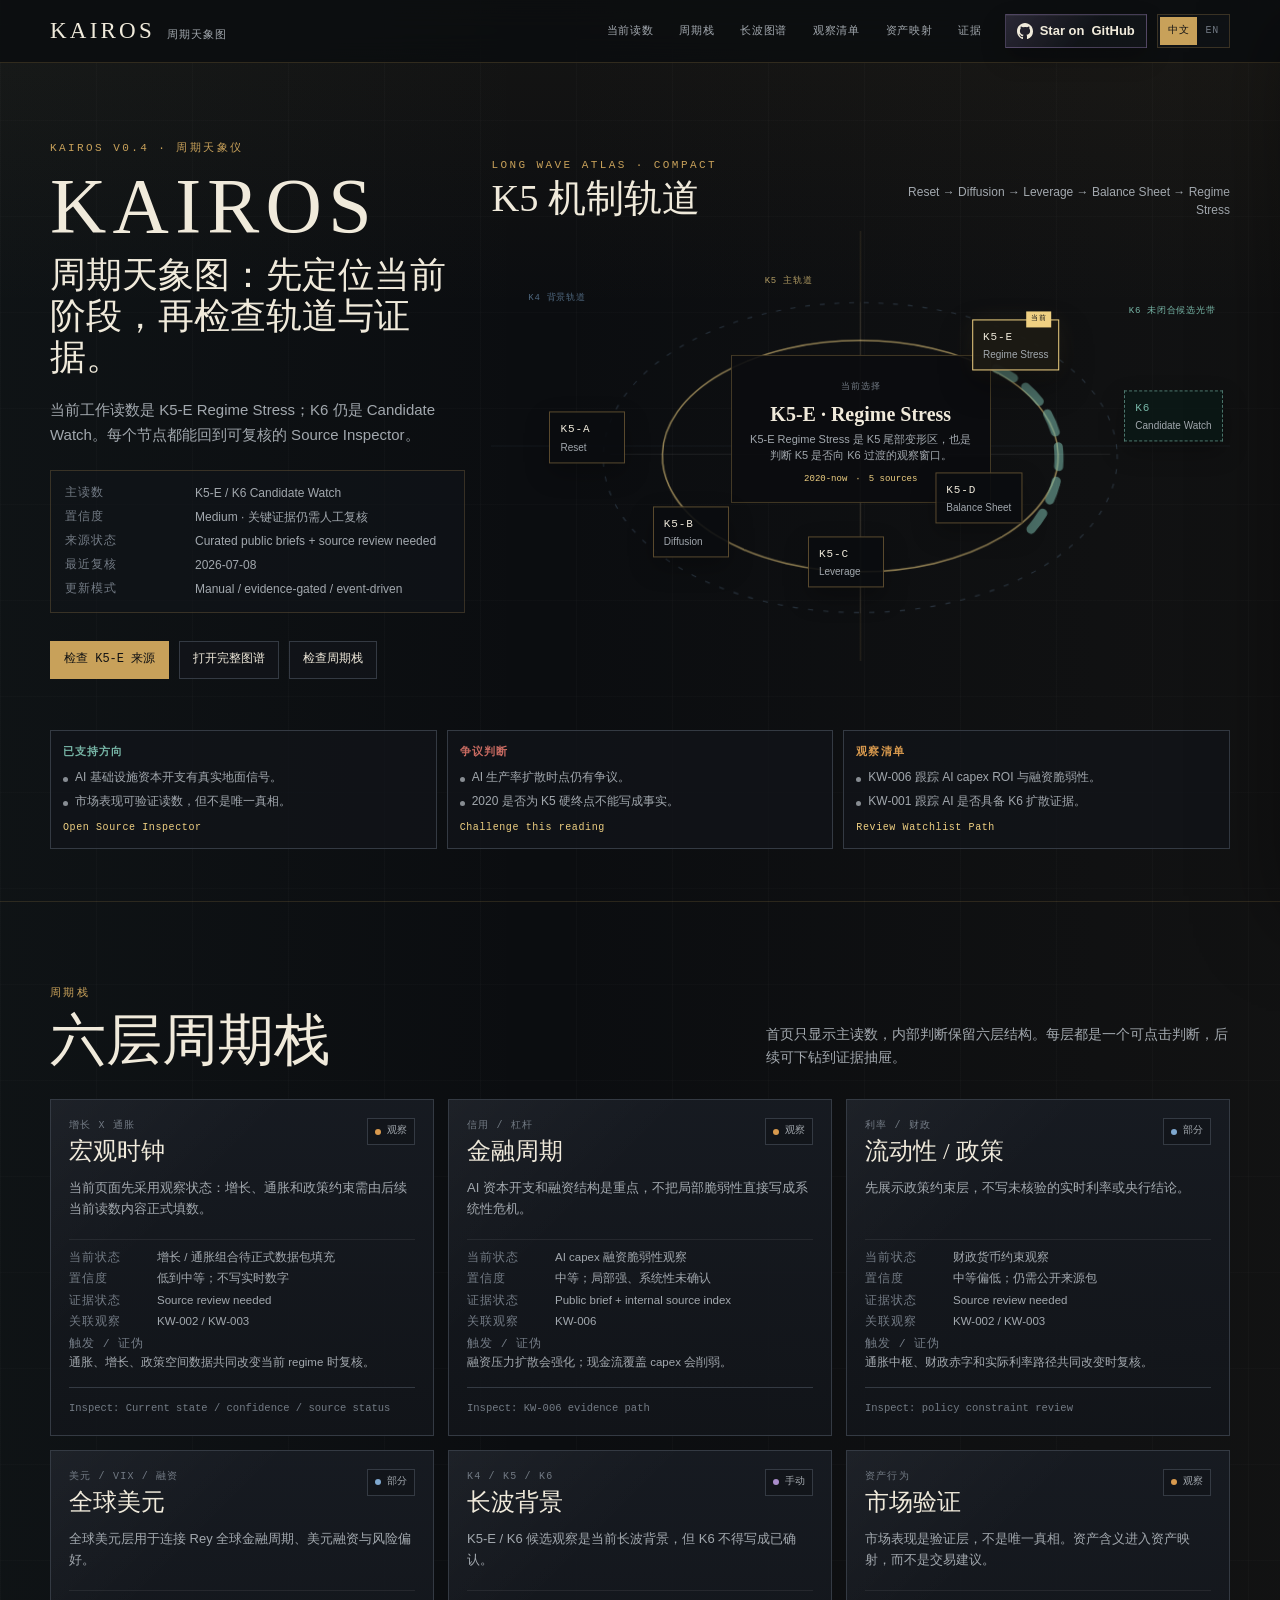
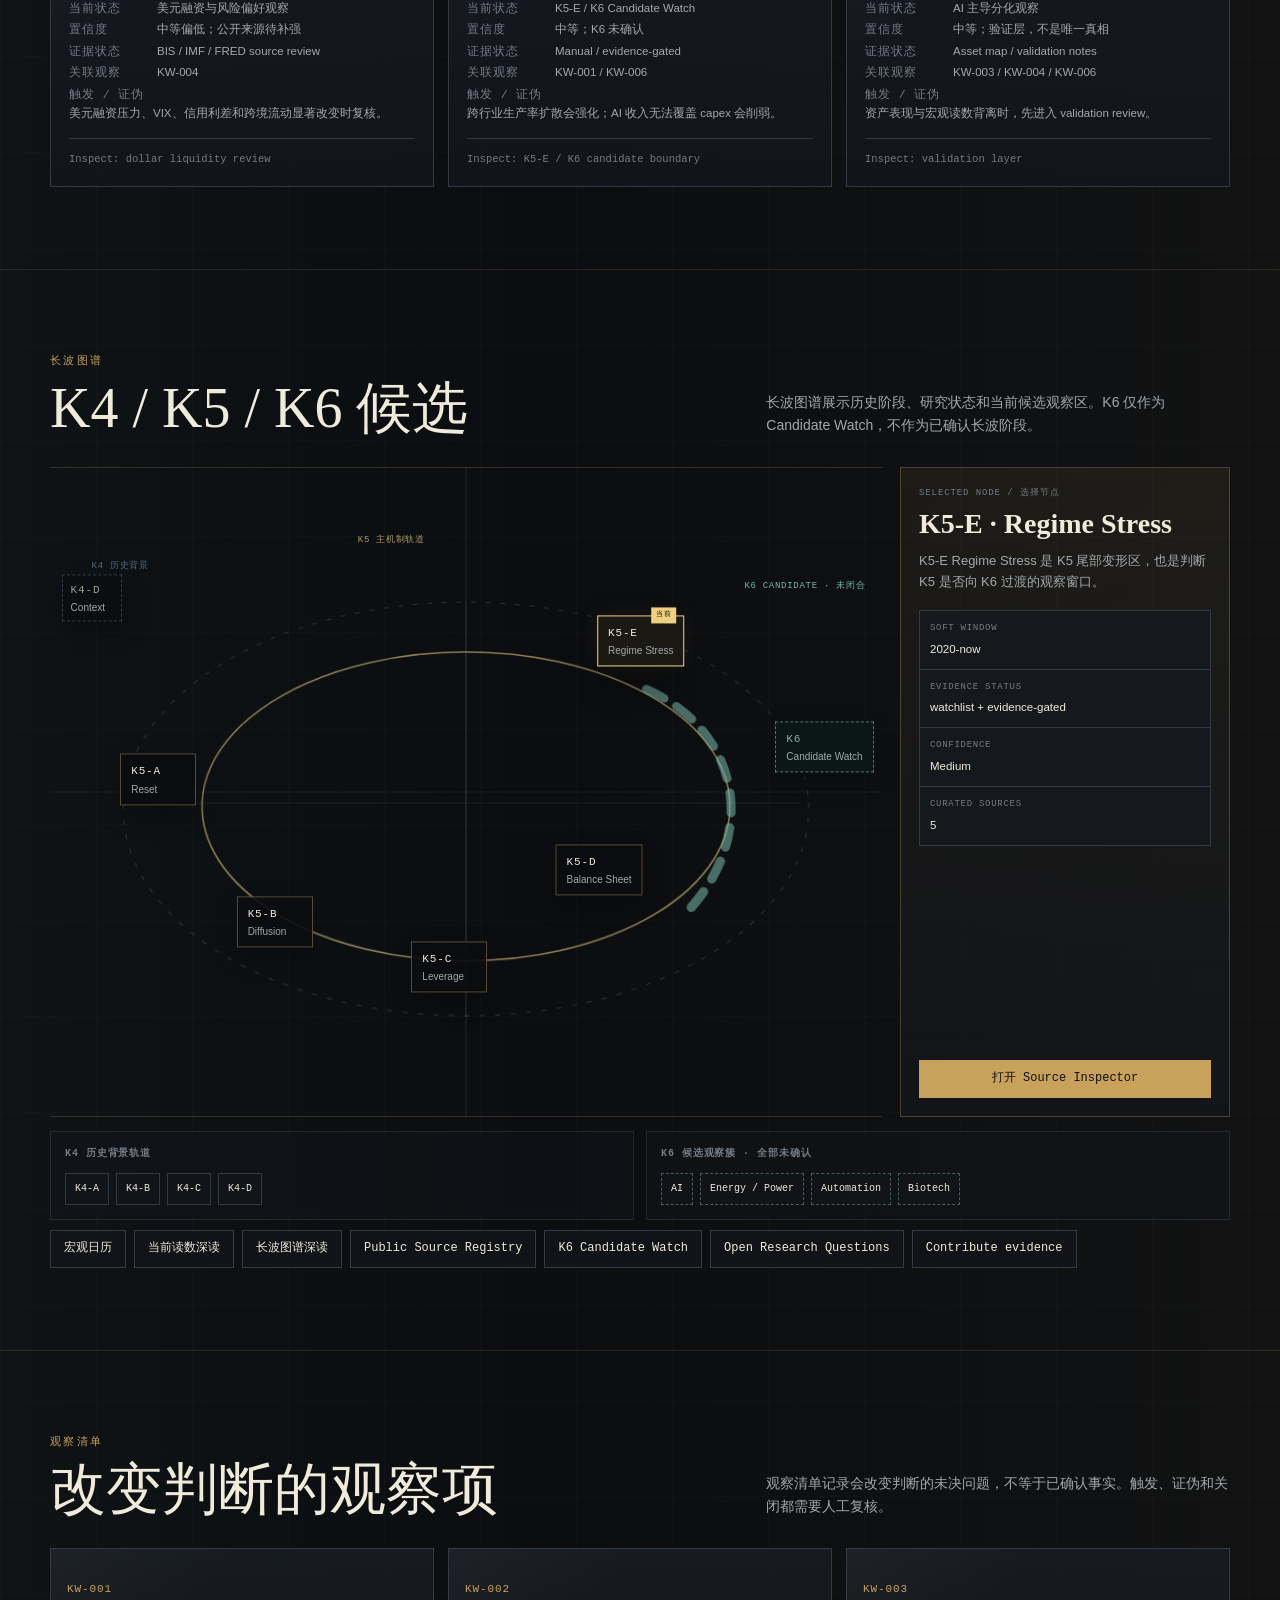
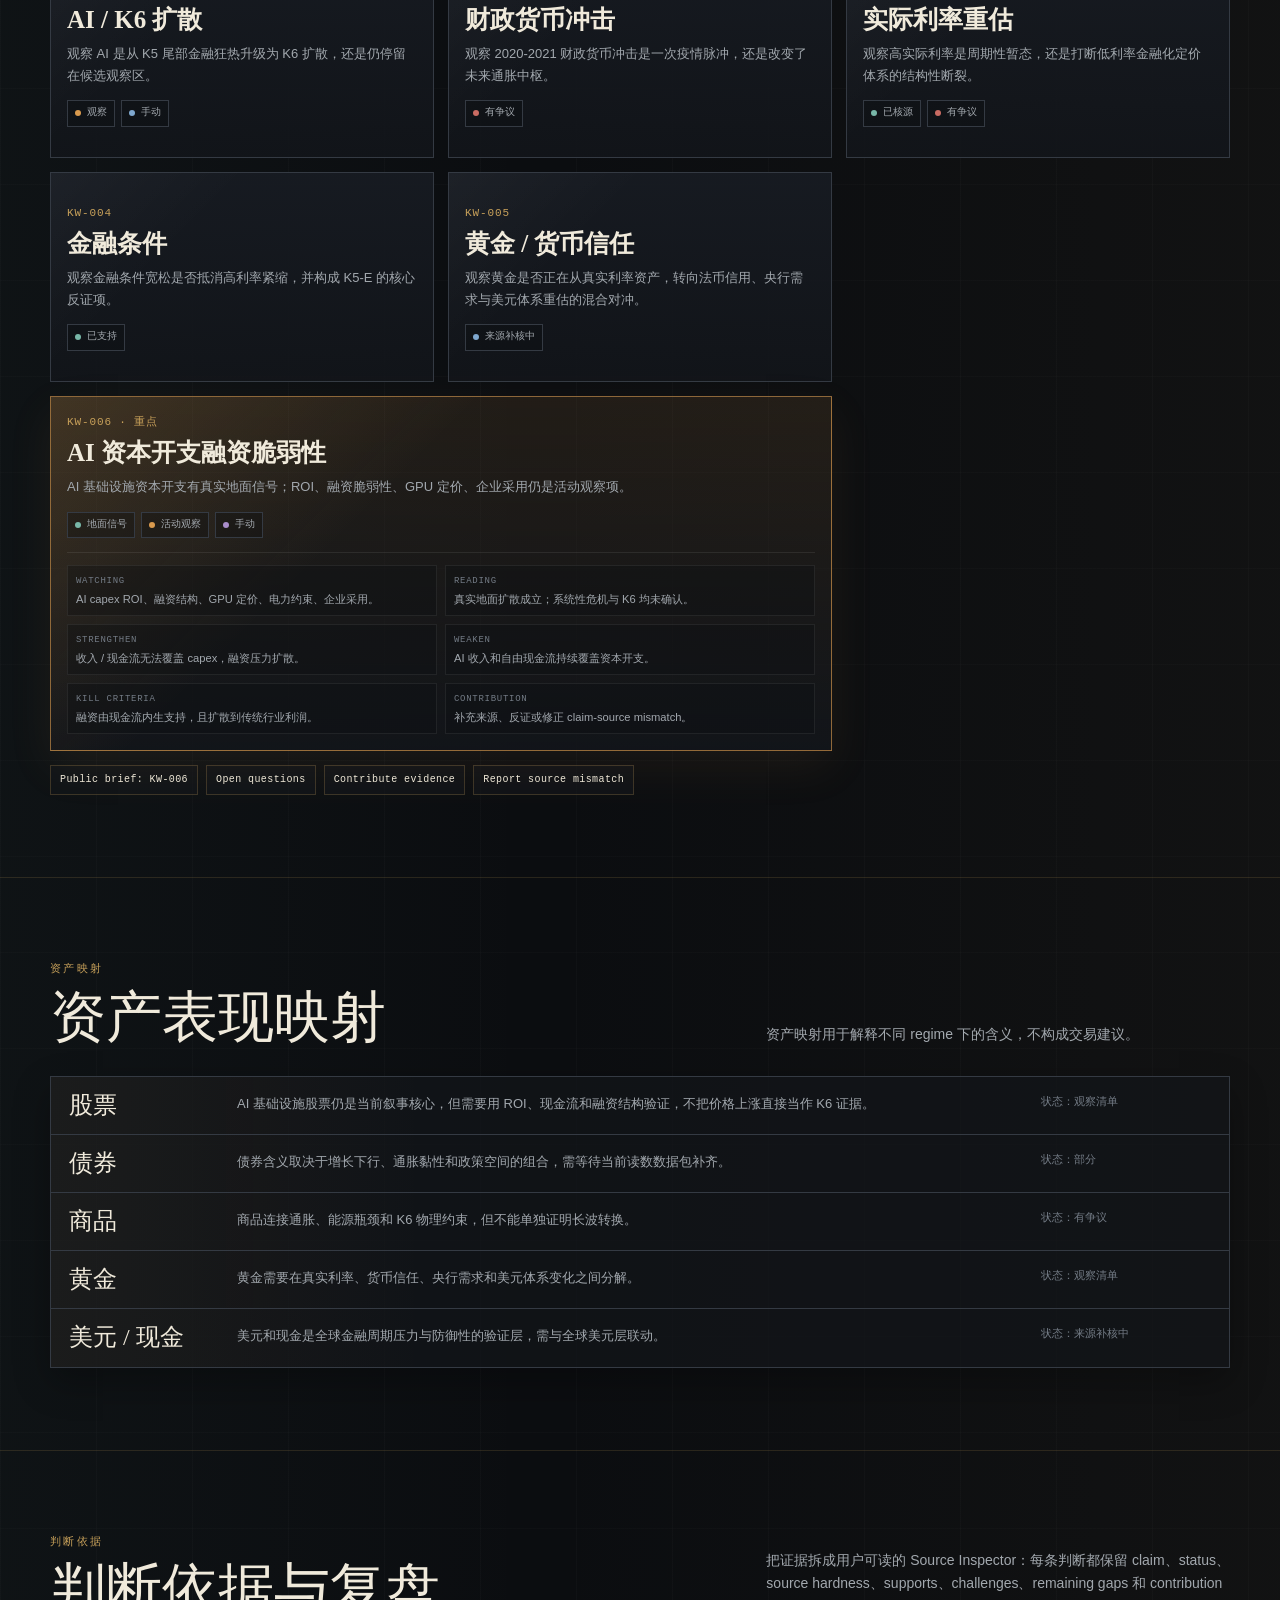
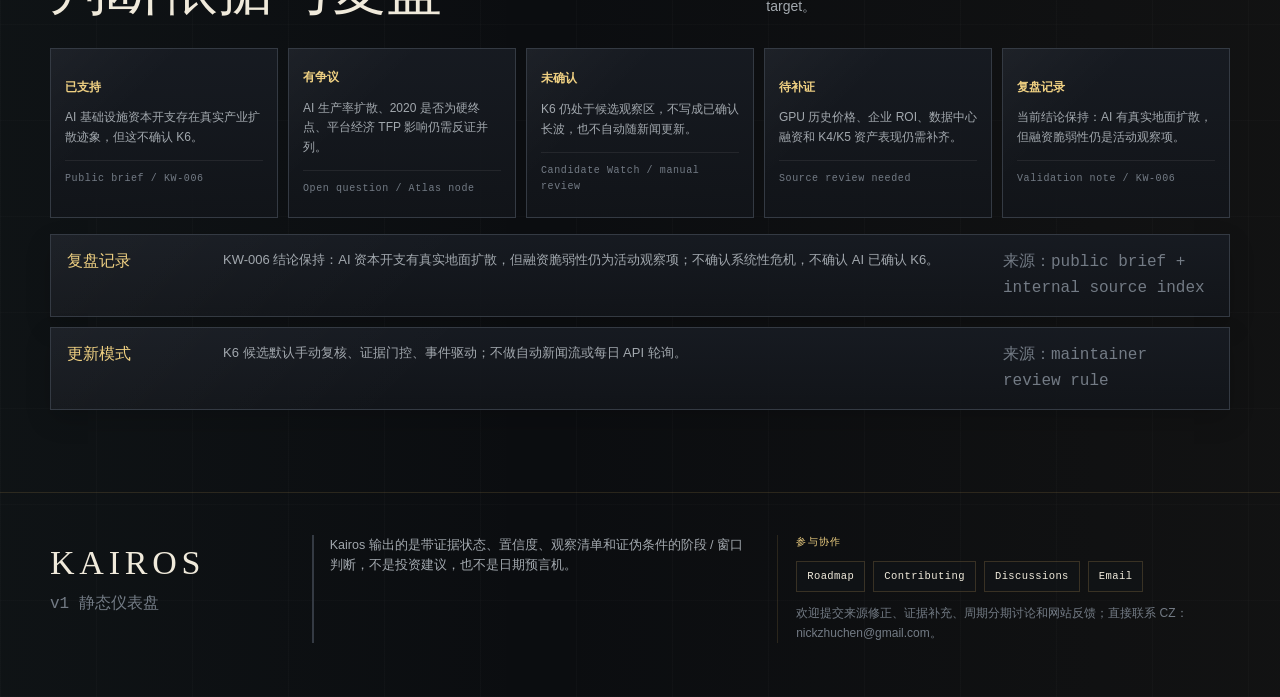
==== commit e249759a: "feat: add macro calendar v0.1 candidate" ====
--- a/index.html
+++ b/index.html
@@ -2369,6 +2369,7 @@
           </div>
         </div>
         <div class="atlas-public-links">
+          <a class="btn" href="/macro-calendar/" data-zh="宏观日历" data-en="Macro Calendar">宏观日历</a>
           <a class="btn" href="/current-regime/" data-zh="当前读数深读" data-en="Current Regime Brief">当前读数深读</a>
           <a class="btn" href="/long-wave-atlas/" data-zh="长波图谱深读" data-en="Long Wave Atlas Brief">长波图谱深读</a>
           <a class="btn" href="/research/source-registry/" data-zh="Public Source Registry" data-en="Public Source Registry">Public Source Registry</a>
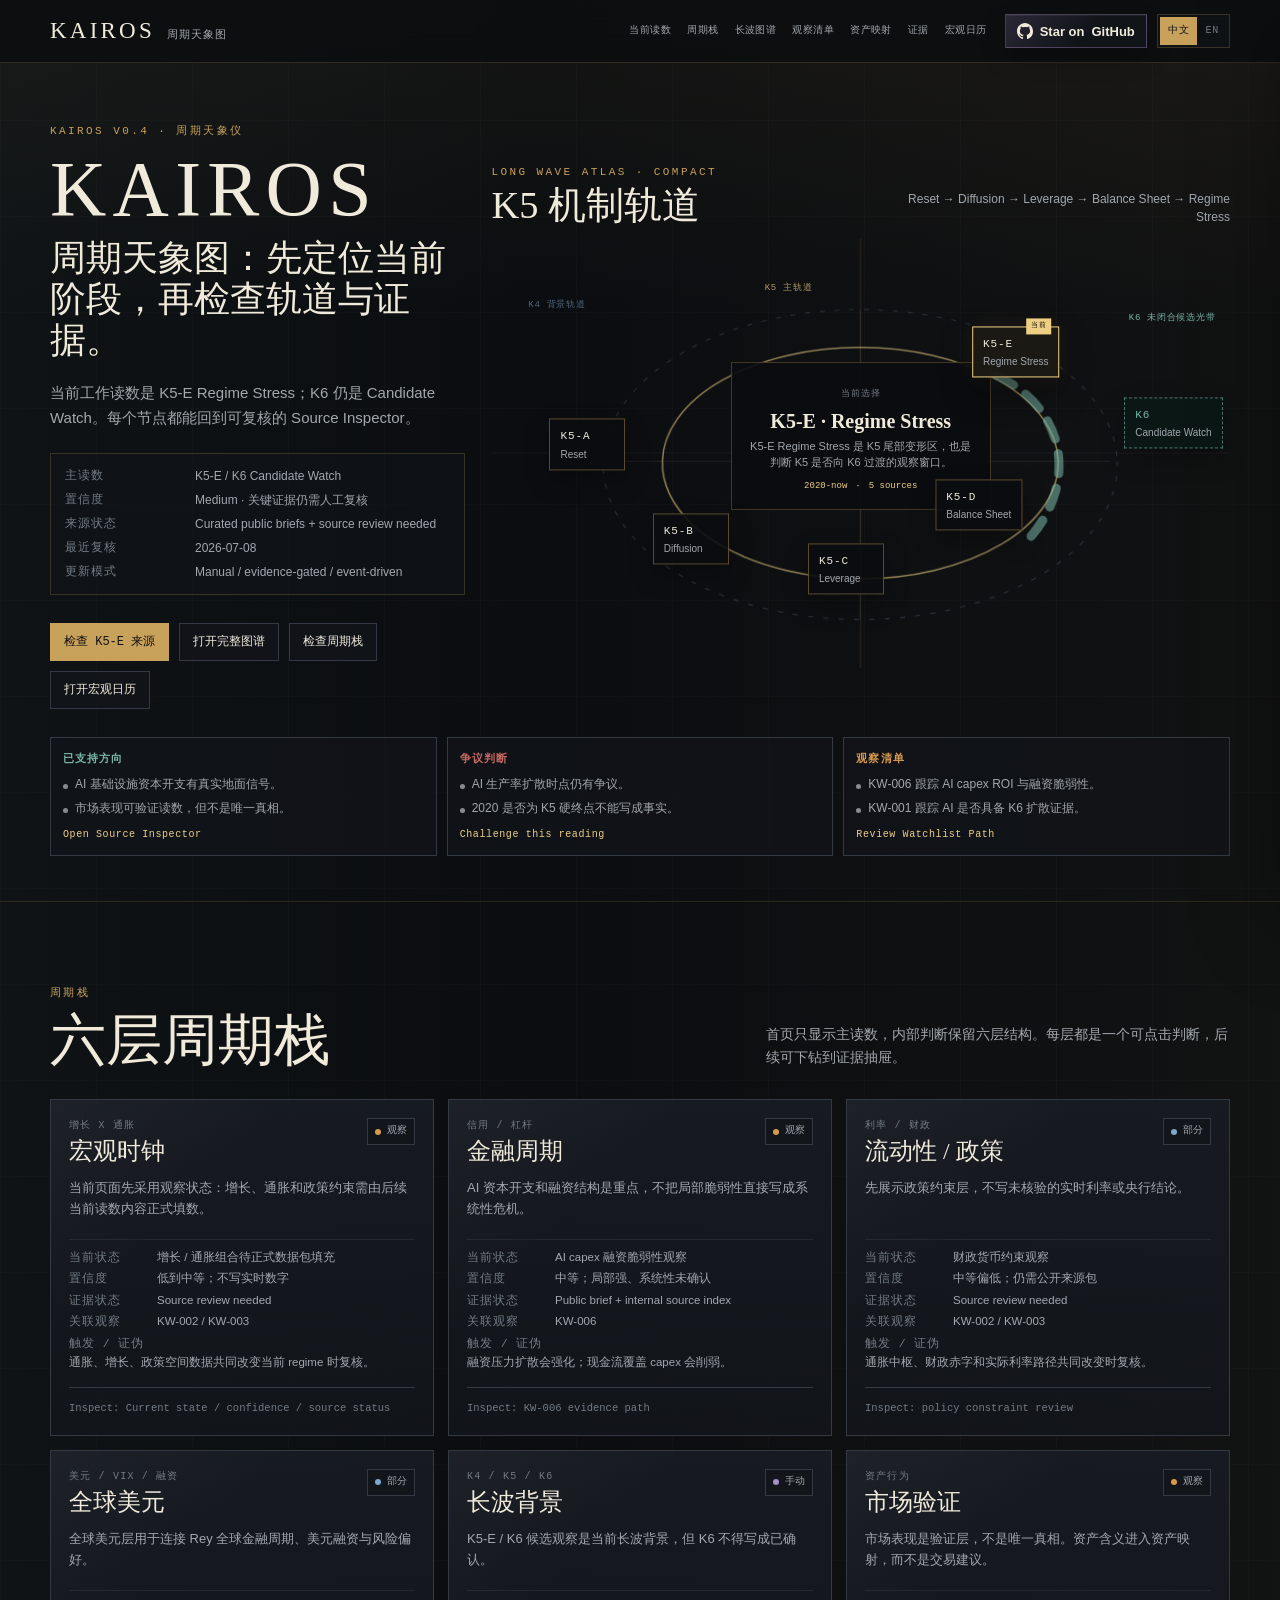
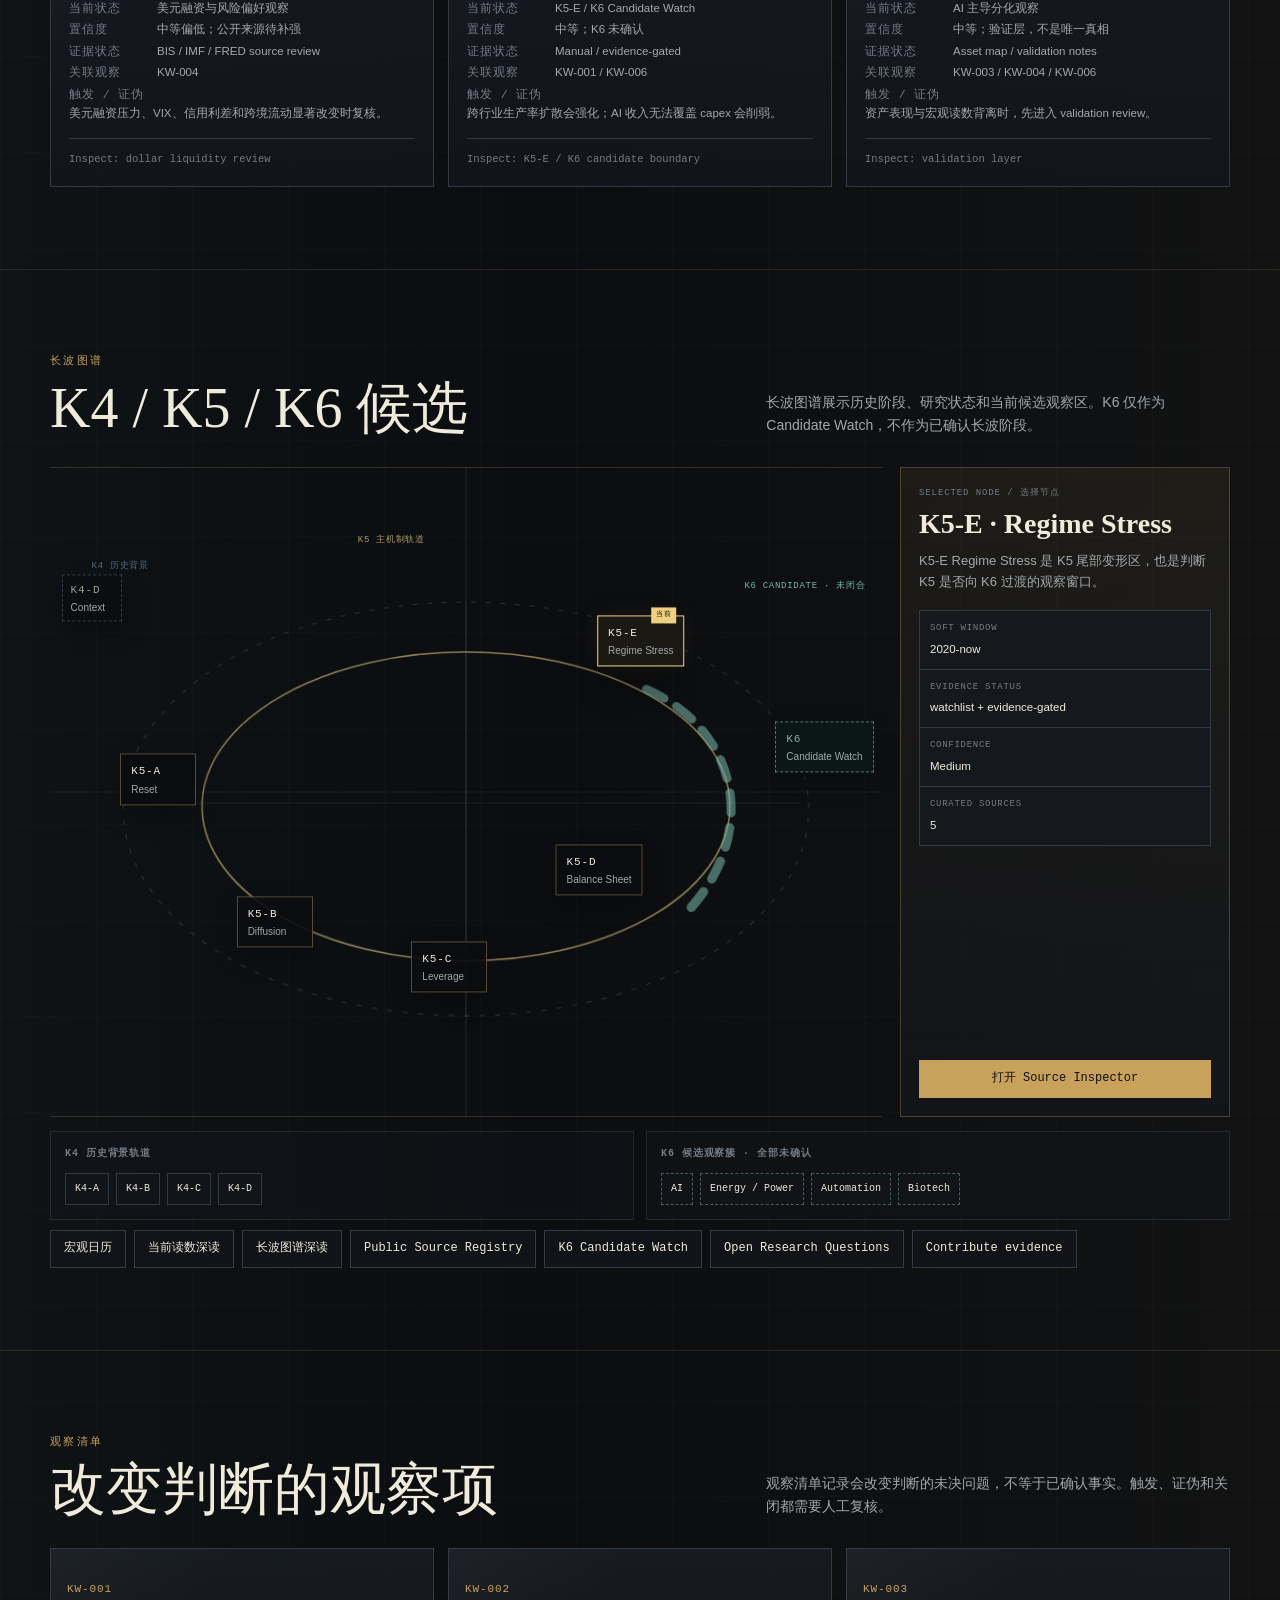
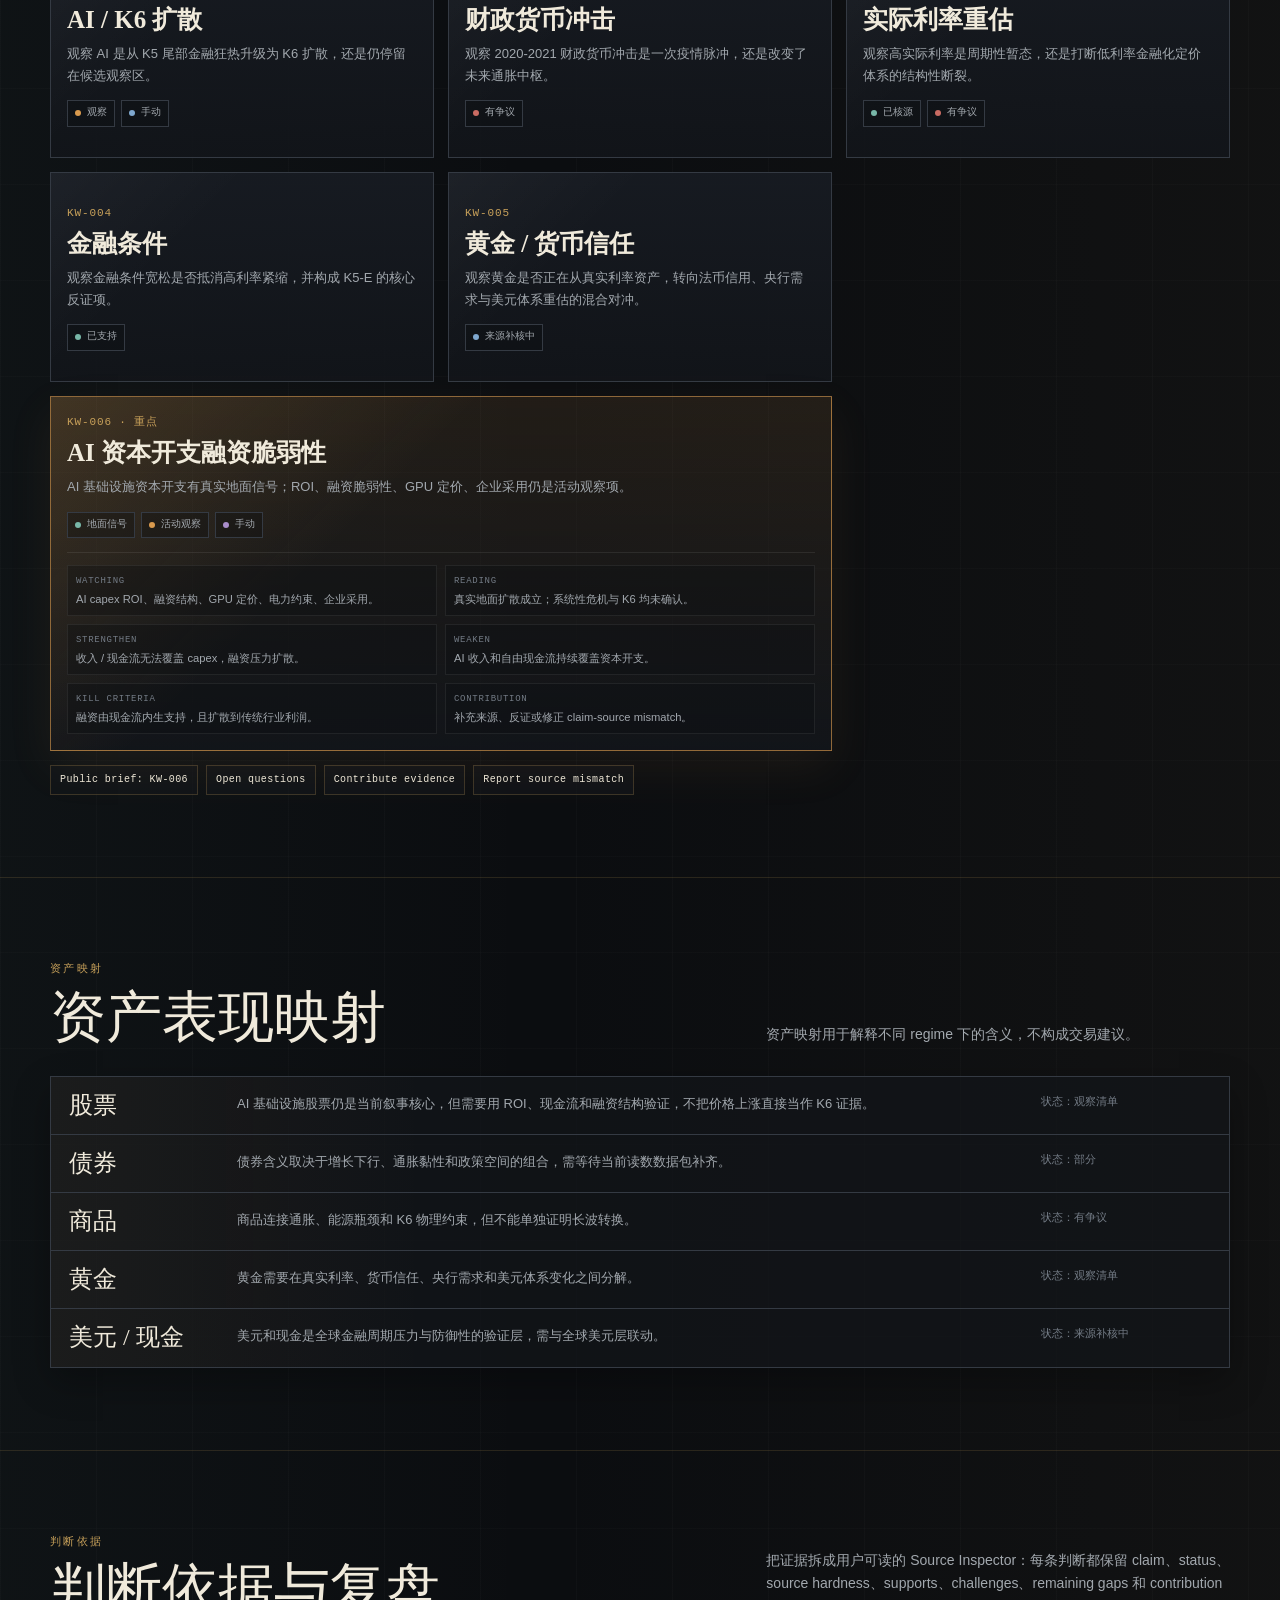
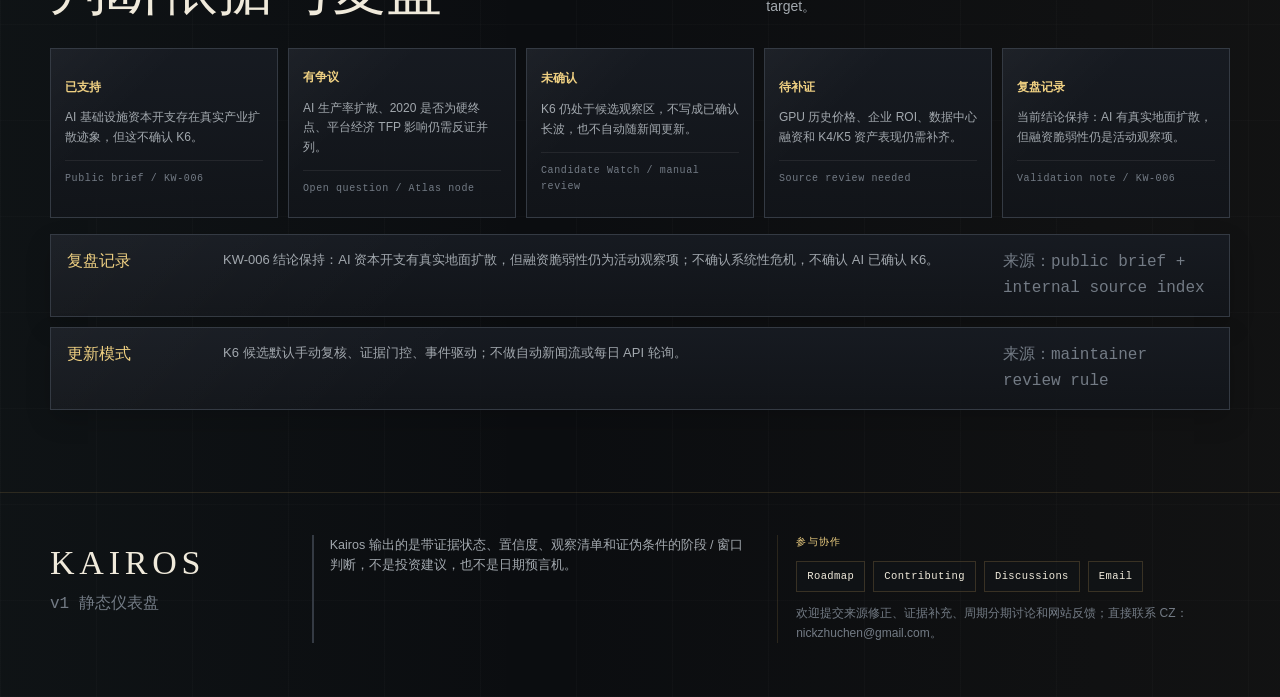
==== commit 28a0c4ca: "fix: surface macro calendar on homepage" ====
--- a/index.html
+++ b/index.html
@@ -182,16 +182,20 @@
     display:flex;
     align-items:center;
     gap:4px;
+    min-width:0;
     overflow-x:auto;
     scrollbar-width:none;
   }
   nav::-webkit-scrollbar{display:none}
   .nav-link{
+    min-height:44px;
+    display:flex;
+    align-items:center;
     color:var(--muted);
     font-family:var(--font-mono);
-    font-size:11px;
-    letter-spacing:.06em;
-    padding:9px 10px;
+    font-size:10px;
+    letter-spacing:.045em;
+    padding:9px 5px;
     border:1px solid transparent;
     white-space:nowrap;
   }
@@ -1866,6 +1870,42 @@
     to{opacity:1;transform:none}
   }
 
+  @media(max-width:1220px){
+    .topbar-inner{
+      display:grid;
+      grid-template-columns:minmax(0,1fr) auto;
+      gap:8px 10px;
+      align-items:center;
+      padding:10px 0;
+    }
+    .top-actions{display:contents}
+    .utility-actions{
+      grid-column:2;
+      grid-row:1;
+      justify-content:flex-end;
+    }
+    nav{
+      grid-column:1 / -1;
+      grid-row:2;
+      width:100%;
+      display:grid;
+      grid-template-columns:repeat(7,minmax(0,1fr));
+      gap:2px;
+      overflow:visible;
+    }
+    .nav-link{
+      min-width:0;
+      min-height:44px;
+      display:flex;
+      align-items:center;
+      justify-content:center;
+      padding:6px 4px;
+      line-height:1.25;
+      text-align:center;
+      white-space:normal;
+      overflow-wrap:anywhere;
+    }
+  }
   @media(max-width:980px){
     .hero,.section-head,.split,.footer-grid{grid-template-columns:minmax(0,1fr)}
     .hero-atlas{min-height:520px}
@@ -1918,17 +1958,23 @@
       grid-row:2;
       width:100%;
       display:grid;
-      grid-template-columns:repeat(3,minmax(0,1fr));
+      grid-template-columns:repeat(4,minmax(0,1fr));
       gap:2px;
       overflow:visible;
     }
     .nav-link{
       min-width:0;
-      padding:6px 2px;
+      min-height:44px;
+      display:flex;
+      align-items:center;
+      justify-content:center;
+      padding:6px 3px;
       font-size:9px;
       letter-spacing:.02em;
-      line-height:1.2;
+      line-height:1.25;
       text-align:center;
+      white-space:normal;
+      overflow-wrap:anywhere;
     }
     .hero{
       grid-template-columns:minmax(0,1fr);
@@ -1978,7 +2024,8 @@
     .hero-actions{display:contents}
     .hero-actions .btn{width:100%;justify-content:flex-start}
     .hero-actions .primary{order:6;margin-top:12px}
-    .hero-actions .btn:not(.primary){order:8;margin-top:8px}
+    .hero-actions .btn:not(.primary):not(.calendar-entry){order:8;margin-top:8px}
+    .hero-actions .btn.calendar-entry{order:6;margin-top:8px}
     .dashboard{padding:18px}
     .dashboard,.orbital{width:100%;max-width:100%}
     .instrument-strip,.watch-path{grid-template-columns:1fr;gap:7px}
@@ -2075,13 +2122,14 @@
         <span class="brand-sub">周期天象图</span>
       </a>
       <div class="top-actions">
-        <nav aria-label="Kairos 分区">
-          <a class="nav-link" href="#reading">当前读数</a>
-          <a class="nav-link" href="#stack">周期栈</a>
-          <a class="nav-link" href="#atlas">长波图谱</a>
-          <a class="nav-link" href="#watchlist">观察清单</a>
-          <a class="nav-link" href="#assets">资产映射</a>
-          <a class="nav-link" href="#evidence">证据</a>
+        <nav aria-label="Kairos 页面与站点导航">
+          <a class="nav-link" href="#reading" data-zh="当前读数" data-en="Current Reading">当前读数</a>
+          <a class="nav-link" href="#stack" data-zh="周期栈" data-en="Cycle Stack">周期栈</a>
+          <a class="nav-link" href="#atlas" data-zh="长波图谱" data-en="Long Wave Atlas">长波图谱</a>
+          <a class="nav-link" href="#watchlist" data-zh="观察清单" data-en="Watchlist">观察清单</a>
+          <a class="nav-link" href="#assets" data-zh="资产映射" data-en="Asset Map">资产映射</a>
+          <a class="nav-link" href="#evidence" data-zh="证据" data-en="Evidence">证据</a>
+          <a class="nav-link" href="/macro-calendar/" data-zh="宏观日历" data-en="Macro Calendar">宏观日历</a>
         </nav>
         <div class="utility-actions">
           <a class="github-link" href="https://github.com/nickzhuchen66/kairos-atlas" target="_blank" rel="noopener noreferrer" aria-label="Open Kairos on GitHub">
@@ -2118,6 +2166,7 @@
           <button class="btn primary js-open" type="button" data-title="K5-E 财政货币冲击 / AI 作为 K6 候选" data-kind="k5e" data-zh="检查 K5-E 来源" data-en="Inspect K5-E sources">检查 K5-E 来源</button>
           <a class="btn" href="#atlas" data-zh="打开完整图谱" data-en="Open full Atlas">打开完整图谱</a>
           <a class="btn" href="#stack" data-zh="检查周期栈" data-en="Inspect Cycle Stack">检查周期栈</a>
+          <a class="btn calendar-entry" href="/macro-calendar/" data-zh="打开宏观日历" data-en="Open Macro Calendar">打开宏观日历</a>
         </div>
       </div>
 
@@ -3084,6 +3133,7 @@
   const attrTextEn = {
     "Kairos 首页": "Kairos Home",
     "Kairos 分区": "Kairos sections",
+    "Kairos 页面与站点导航": "Kairos page and site navigation",
     "语言切换": "Language switch",
     "当前周期状态仪表盘": "Current regime dashboard",
     "读数元信息": "Reading metadata",
